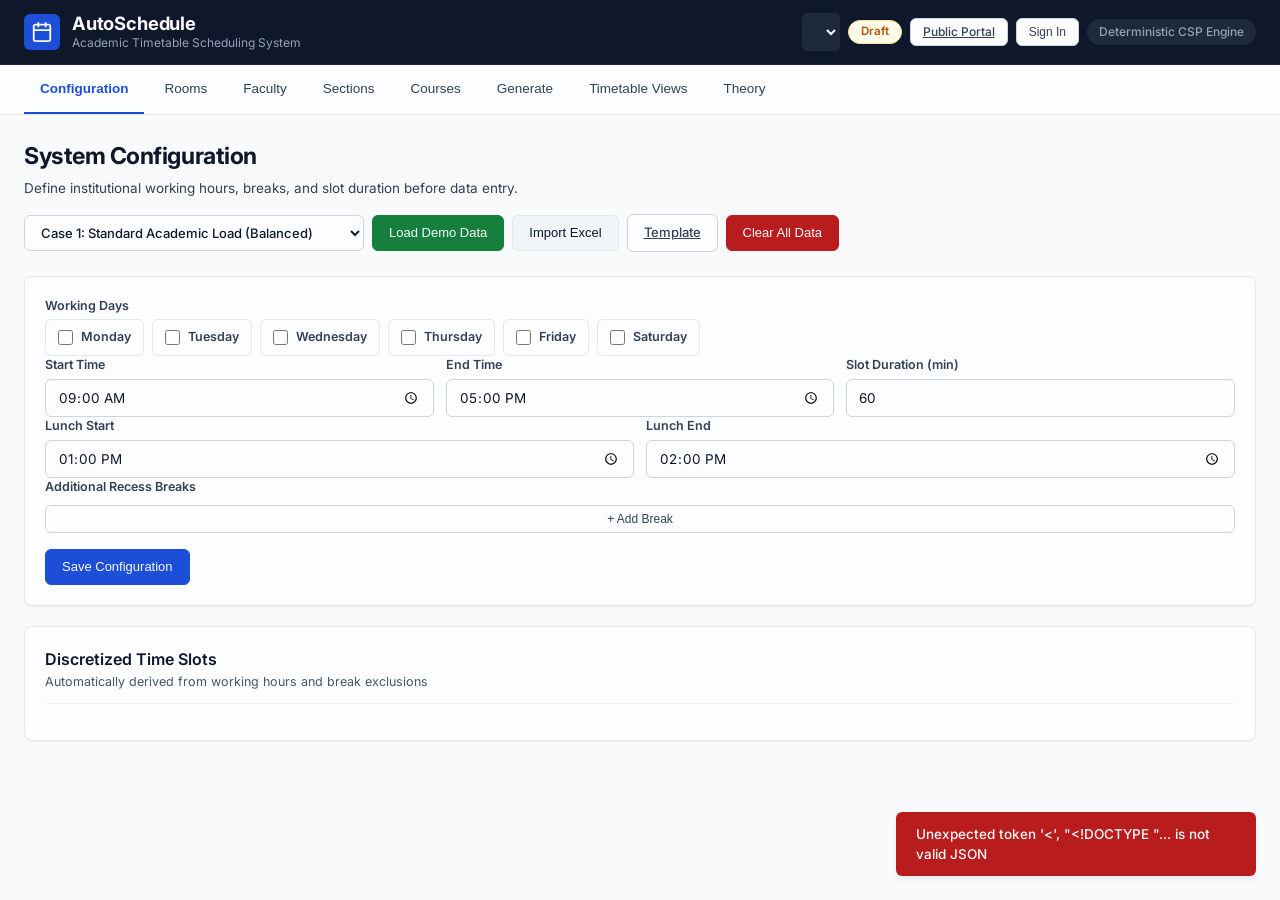
==== templates/index.html @ fb6706a2 "feat: implement faculty dashboard, change alert logging, utilization reports and pwa support - Facul" ====
<!DOCTYPE html>
<html lang="en" class="js">

<head>
    <meta charset="UTF-8">
    <meta name="viewport" content="width=device-width, initial-scale=1.0">
    <title>AutoSchedule: Academic Timetable System</title>
    <meta name="description" content="Constraint-based academic timetable scheduler powered by deterministic backtracking CSP.">
    <link rel="preconnect" href="https://fonts.googleapis.com">
    <link rel="preconnect" href="https://fonts.gstatic.com" crossorigin>
    <link href="https://fonts.googleapis.com/css2?family=Inter:wght@400;500;600;700&display=swap" rel="stylesheet">
    <link rel="stylesheet" href="/static/style.css">
    <link rel="manifest" href="/manifest.json">
    <style>
/* Hallmark · built: AutoSchedule · redesign: restyle · genre: modern-minimal · job: schedule academic courses and generate conflict-free timetables */
html, body { overflow-x: clip; width: 100%; }
:focus-visible { outline: 2px solid var(--color-brand-primary); outline-offset: 2px; }
.btn:active, .tab-btn:active, .view-btn:active { transform: translateY(1px); }
.btn:disabled, button:disabled { opacity: 0.6; cursor: not-allowed; }
    </style>
</head>

<body>

    <header class="app-header">
        <div class="header-inner">
            <div class="header-logo">
                <div class="logo-icon" aria-hidden="true">
                    <svg width="22" height="22" viewBox="0 0 24 24" fill="none" stroke="currentColor"
                        stroke-width="2" stroke-linecap="round" stroke-linejoin="round" aria-hidden="true">
                        <rect x="3" y="4" width="18" height="18" rx="2" ry="2"></rect>
                        <line x1="16" y1="2" x2="16" y2="6"></line>
                        <line x1="8" y1="2" x2="8" y2="6"></line>
                        <line x1="3" y1="10" x2="21" y2="10"></line>
                    </svg>
                </div>
                <div class="header-text">
                    <h1>AutoSchedule</h1>
                    <span class="header-subtitle">Academic Timetable Scheduling System</span>
                </div>
            </div>
            <div class="header-meta" style="display: flex; gap: 8px; align-items: center;">
                <select id="header-term-select" class="header-term-selector" aria-label="Select Active Academic Term"></select>
                <span id="header-lifecycle-chip" class="lifecycle-chip chip-draft">Draft</span>
                <a href="/portal" class="btn btn-outline btn-sm" style="white-space: nowrap;">Public Portal</a>
                <span id="header-user-badge" class="lifecycle-chip chip-draft" style="display: none;">Guest</span>
                <button type="button" id="btn-auth-action" class="btn btn-sm btn-outline" style="white-space: nowrap;">Sign In</button>
                <span class="system-status-chip">Deterministic CSP Engine</span>
            </div>
        </div>
    </header>

    <div class="nav-bar-wrapper">
        <div class="nav-inner">
            <nav class="tabs" aria-label="Main Navigation">
                <button class="tab-btn active" data-target="config">Configuration</button>
                <button class="tab-btn" data-target="rooms">Rooms</button>
                <button class="tab-btn" data-target="faculty">Faculty</button>
                <button class="tab-btn" data-target="sections">Sections</button>
                <button class="tab-btn" data-target="courses">Courses</button>
                <button class="tab-btn" data-target="generate">Generate</button>
                <button class="tab-btn" data-target="views">Timetable Views</button>
                <button class="tab-btn" data-target="theory">Theory</button>
            </nav>
        </div>
    </div>

    <main id="content">

        <!-- Configuration Tab -->
        <section id="config" class="tab-content active">
            <div class="page-header">
                <div class="page-header-text">
                    <h2>System Configuration</h2>
                    <p class="page-desc">Define institutional working hours, breaks, and slot duration before data entry.</p>
                </div>
                <div class="actions">
                    <select id="demo-scenario-select" class="select-scenario" aria-label="Select demo scenario">
                        <option value="standard">Case 1: Standard Academic Load (Balanced)</option>
                        <option value="bottleneck">Case 2: Resource Bottleneck (High Contention)</option>
                        <option value="infeasible">Case 3: Infeasible Conflict (Stress Test)</option>
                        <option value="single_section">Case 4: Single Section (Viva Walkthrough)</option>
                    </select>
                    <button id="btn-load-demo" class="btn btn-success">
                        Load Demo Data
                    </button>
                    <button id="btn-open-import" class="btn btn-secondary">
                        Import Excel
                    </button>
                    <a href="/api/import/template" class="btn btn-outline" download>
                        Template
                    </a>
                    <button id="btn-clear-data" class="btn btn-danger">
                        Clear All Data
                    </button>
                </div>
            </div>

            <div class="surface-card">
                <form id="form-config">
                    <div class="form-group">
                        <label>Working Days</label>
                        <div class="checkbox-group">
                            <label class="checkbox-pill"><input type="checkbox" name="working_days" value="Monday">
                                Monday</label>
                            <label class="checkbox-pill"><input type="checkbox" name="working_days" value="Tuesday">
                                Tuesday</label>
                            <label class="checkbox-pill"><input type="checkbox" name="working_days" value="Wednesday">
                                Wednesday</label>
                            <label class="checkbox-pill"><input type="checkbox" name="working_days" value="Thursday">
                                Thursday</label>
                            <label class="checkbox-pill"><input type="checkbox" name="working_days" value="Friday">
                                Friday</label>
                            <label class="checkbox-pill"><input type="checkbox" name="working_days" value="Saturday">
                                Saturday</label>
                        </div>
                    </div>

                    <div class="form-row">
                        <div class="form-group">
                            <label for="start_time">Start Time</label>
                            <input type="time" id="start_time" name="start_time" value="09:00" required>
                        </div>
                        <div class="form-group">
                            <label for="end_time">End Time</label>
                            <input type="time" id="end_time" name="end_time" value="17:00" required>
                        </div>
                        <div class="form-group">
                            <label for="slot_duration_minutes">Slot Duration (min)</label>
                            <input type="number" id="slot_duration_minutes" name="slot_duration_minutes" value="60"
                                required>
                        </div>
                    </div>

                    <div class="form-row">
                        <div class="form-group">
                            <label for="lunch_start">Lunch Start</label>
                            <input type="time" id="lunch_start" name="lunch_start" value="13:00" required>
                        </div>
                        <div class="form-group">
                            <label for="lunch_end">Lunch End</label>
                            <input type="time" id="lunch_end" name="lunch_end" value="14:00" required>
                        </div>
                    </div>

                    <div class="form-group">
                        <label>Additional Recess Breaks</label>
                        <div id="breaks-container"></div>
                        <button type="button" id="btn-add-break" class="btn btn-sm btn-outline">+ Add Break</button>
                    </div>

                    <div class="form-actions">
                        <button type="submit" class="btn btn-primary">Save Configuration</button>
                    </div>
                </form>
            </div>

            <div class="surface-card" id="time-slots-display">
                <div class="section-subhead">
                    <h3>Discretized Time Slots</h3>
                    <span class="subhead-caption">Automatically derived from working hours and break exclusions</span>
                </div>
                <ul id="time-slots-list" class="slot-list"></ul>
            </div>
        </section>

        <!-- Rooms Tab -->
        <section id="rooms" class="tab-content">
            <div class="page-header">
                <div class="page-header-text">
                    <h2>Rooms &amp; Physical Facilities</h2>
                    <p class="page-desc">Manage lecture classrooms and laboratory allocations with seating capacities.</p>
                </div>
            </div>

            <div class="workbench-layout">
                <div class="workbench-aside surface-card">
                    <h3 class="form-title">Add New Room</h3>
                    <form id="form-room" class="stack-form">
                        <div class="form-group">
                            <label for="room_id">Room ID</label>
                            <input type="text" id="room_id" placeholder="e.g. R101" required>
                        </div>
                        <div class="form-group">
                            <label for="room_name">Display Name</label>
                            <input type="text" id="room_name" placeholder="e.g. Lecture Hall 101" required>
                        </div>
                        <div class="form-group">
                            <label for="room_type">Room Classification</label>
                            <select id="room_type" required>
                                <option value="THEORY_ROOM">Theory Room</option>
                                <option value="LAB">Lab Facility</option>
                            </select>
                        </div>
                        <div class="form-row">
                            <div class="form-group">
                                <label for="room_capacity">Capacity</label>
                                <input type="number" id="room_capacity" placeholder="e.g. 70">
                            </div>
                            <div class="form-group">
                                <label for="room_category">Category</label>
                                <input type="text" id="room_category" placeholder="e.g. Dept Main">
                            </div>
                        </div>
                        <button type="submit" class="btn btn-primary btn-block">Add Room</button>
                    </form>
                </div>

                <div class="workbench-main surface-card">
                    <div class="section-subhead">
                        <h3>Room Directory</h3>
                    </div>
                    <div class="table-scroll">
                        <table id="table-rooms" class="data-table">
                            <thead>
                                <tr>
                                    <th>Room ID</th>
                                    <th>Name</th>
                                    <th>Classification</th>
                                    <th>Capacity</th>
                                    <th>Category</th>
                                    <th>Actions</th>
                                </tr>
                            </thead>
                            <tbody></tbody>
                        </table>
                    </div>
                </div>
            </div>
        </section>

        <!-- Faculty Tab -->
        <section id="faculty" class="tab-content">
            <div class="page-header">
                <div class="page-header-text">
                    <h2>Faculty Members</h2>
                    <p class="page-desc">Register instructors and teaching assistants for course assignments.</p>
                </div>
            </div>

            <div class="workbench-layout">
                <div class="workbench-aside surface-card">
                    <h3 class="form-title">Add New Faculty</h3>
                    <form id="form-faculty" class="stack-form">
                        <div class="form-group">
                            <label for="faculty_id">Faculty ID</label>
                            <input type="text" id="faculty_id" placeholder="e.g. F101" required>
                        </div>
                        <div class="form-group">
                            <label for="faculty_name">Full Name</label>
                            <input type="text" id="faculty_name" placeholder="e.g. Dr. Jane Smith" required>
                        </div>
                        <button type="submit" class="btn btn-primary btn-block">Add Faculty</button>
                    </form>
                </div>

                <div class="workbench-main surface-card">
                    <div class="section-subhead">
                        <h3>Faculty Directory</h3>
                    </div>
                    <div class="table-scroll">
                        <table id="table-faculty" class="data-table">
                            <thead>
                                <tr>
                                    <th>Faculty ID</th>
                                    <th>Full Name</th>
                                    <th>Actions</th>
                                </tr>
                            </thead>
                            <tbody></tbody>
                        </table>
                    </div>
                </div>
            </div>
        </section>

        <!-- Sections Tab -->
        <section id="sections" class="tab-content">
            <div class="page-header">
                <div class="page-header-text">
                    <h2>Academic Sections &amp; Lab Batches</h2>
                    <p class="page-desc">Organize student cohorts into semester divisions and laboratory practical batches.</p>
                </div>
            </div>

            <div class="workbench-layout">
                <div class="workbench-aside">
                    <div class="surface-card">
                        <h3 class="form-title">Add Section</h3>
                        <form id="form-section" class="stack-form">
                            <div class="form-group">
                                <label for="section_id">Section ID</label>
                                <input type="text" id="section_id" placeholder="e.g. CS_3A" required>
                            </div>
                            <div class="form-group">
                                <label for="section_name">Section Name</label>
                                <input type="text" id="section_name" placeholder="e.g. 3rd Sem Section A" required>
                            </div>
                            <div class="form-row">
                                <div class="form-group">
                                    <label for="section_semester">Semester</label>
                                    <input type="number" id="section_semester" placeholder="3" min="1" max="8" required>
                                </div>
                                <div class="form-group">
                                    <label for="section_division">Division</label>
                                    <input type="text" id="section_division" placeholder="A" required>
                                </div>
                            </div>
                            <div class="form-group">
                                <label for="section_strength">Total Strength</label>
                                <input type="number" id="section_strength" placeholder="e.g. 60">
                            </div>
                            <button type="submit" class="btn btn-primary btn-block">Add Section</button>
                        </form>
                    </div>

                    <div class="surface-card" style="margin-top: 16px;">
                        <h3 class="form-title">Add Lab Batch</h3>
                        <form id="form-batch" class="stack-form">
                            <div class="form-group">
                                <label for="batch_id">Batch ID</label>
                                <input type="text" id="batch_id" placeholder="e.g. CS_3A_B1" required>
                            </div>
                            <div class="form-group">
                                <label for="batch_name">Batch Name</label>
                                <input type="text" id="batch_name" placeholder="e.g. Batch B1" required>
                            </div>
                            <div class="form-group">
                                <label for="batch_section">Parent Section</label>
                                <select id="batch_section" required>
                                    <option value="">Select Section</option>
                                </select>
                            </div>
                            <div class="form-group">
                                <label for="batch_strength">Batch Strength</label>
                                <input type="number" id="batch_strength" placeholder="e.g. 30" required>
                            </div>
                            <button type="submit" class="btn btn-secondary btn-block">Add Batch</button>
                        </form>
                    </div>
                </div>

                <div class="workbench-main surface-card">
                    <div class="section-subhead">
                        <h3>Registered Sections &amp; Associated Batches</h3>
                    </div>
                    <div class="table-scroll">
                        <table id="table-sections" class="data-table">
                            <thead>
                                <tr>
                                    <th>Section ID</th>
                                    <th>Name</th>
                                    <th>Semester</th>
                                    <th>Division</th>
                                    <th>Strength</th>
                                    <th>Batches</th>
                                    <th>Actions</th>
                                </tr>
                            </thead>
                            <tbody></tbody>
                        </table>
                    </div>
                </div>
            </div>
        </section>

        <!-- Courses Tab -->
        <section id="courses" class="tab-content">
            <div class="page-header">
                <div class="page-header-text">
                    <h2>Course Curriculum &amp; Credit Allocations</h2>
                    <p class="page-desc">Define courses with Lecture-Tutorial-Practical (L-T-P) periods, faculty allocations, and venue requirements.</p>
                </div>
            </div>

            <div class="surface-card">
                <h3 class="form-title">Course Entry</h3>
                <form id="form-course" class="course-grid-form">
                    <div class="form-row">
                        <div class="form-group">
                            <label for="course_id">Course ID</label>
                            <input type="text" id="course_id" placeholder="e.g. CS301_3A" required>
                        </div>
                        <div class="form-group">
                            <label for="course_code">Course Code</label>
                            <input type="text" id="course_code" placeholder="e.g. CS301" required>
                        </div>
                        <div class="form-group flex-2">
                            <label for="course_name">Course Title</label>
                            <input type="text" id="course_name" placeholder="e.g. Operating Systems" required>
                        </div>
                        <div class="form-group">
                            <label for="course_section">Section</label>
                            <select id="course_section" required>
                                <option value="">Select Section</option>
                            </select>
                        </div>
                    </div>

                    <div class="form-row">
                        <div class="form-group">
                            <label>L-T-P Credits (Lectures, Tutorials, Practicals)</label>
                            <div class="ltp-inputs">
                                <div class="ltp-field">
                                    <span class="ltp-label">L</span>
                                    <input type="number" step="0.5" id="course_l" value="0" min="0" required>
                                </div>
                                <div class="ltp-field">
                                    <span class="ltp-label">T</span>
                                    <input type="number" step="0.5" id="course_t" value="0" min="0" required>
                                </div>
                                <div class="ltp-field">
                                    <span class="ltp-label">P</span>
                                    <input type="number" step="0.5" id="course_p" value="0" min="0" required>
                                </div>
                            </div>
                        </div>
                        <div class="form-group">
                            <label for="course_room_type">Required Room Type</label>
                            <select id="course_room_type" required>
                                <option value="THEORY_ROOM">Theory Room</option>
                                <option value="LAB">Lab Facility</option>
                            </select>
                        </div>
                        <div class="form-group">
                            <label for="course_required_room">Specific Room Lock (Optional)</label>
                            <select id="course_required_room">
                                <option value="">Any Suitable Room</option>
                            </select>
                        </div>
                    </div>

                    <div class="form-row faculty-pickers">
                        <div class="form-group">
                            <label for="course_faculty">Primary Instructors <span class="field-hint">(Hold Ctrl/Cmd to select multiple)</span></label>
                            <select id="course_faculty" multiple required class="multi-select-box"></select>
                        </div>
                        <div class="form-group">
                            <label for="course_assistant_faculty">Assistant Instructors <span class="field-hint">(Optional)</span></label>
                            <select id="course_assistant_faculty" multiple class="multi-select-box"></select>
                        </div>
                    </div>

                    <div class="form-group" id="lab-batches-group">
                        <select id="course_lab_batches" multiple class="multi-select-box" style="display: none;"
                            title="Hold Ctrl/Cmd to select multiple batches">
                        </select>
                    </div>

                    <div class="form-actions">
                        <button type="submit" class="btn btn-primary">Save Course</button>
                    </div>
                </form>
            </div>

            <div class="surface-card">
                <div class="section-subhead">
                    <h3>Course Ledger</h3>
                </div>
                <div class="table-scroll">
                    <table id="table-courses" class="data-table">
                        <thead>
                            <tr>
                                <th>Course ID</th>
                                <th>Code</th>
                                <th>Course Title</th>
                                <th>Section</th>
                                <th>L-T-P</th>
                                <th>Batches</th>
                                <th>Primary Faculty</th>
                                <th>Assistant Faculty</th>
                                <th>Room Type</th>
                                <th>Actions</th>
                            </tr>
                        </thead>
                        <tbody></tbody>
                    </table>
                </div>
            </div>
        </section>

        <!-- Generate Tab -->
        <section id="generate" class="tab-content">
            <div class="page-header">
                <div class="page-header-text">
                    <h2>Generate Timetable</h2>
                    <p class="page-desc">Execute deterministic Constraint Satisfaction Problem backtracking to produce a verified conflict-free schedule.</p>
                </div>
            </div>

            <div class="algo-metrics-bar surface-card">
                <div class="algo-stat-item">
                    <span class="algo-stat-value">6</span>
                    <span class="algo-stat-label">Hard Constraints</span>
                </div>
                <div class="algo-stat-item">
                    <span class="algo-stat-value">7</span>
                    <span class="algo-stat-label">Soft Metrics</span>
                </div>
                <div class="algo-stat-item">
                    <span class="algo-stat-value">MRV</span>
                    <span class="algo-stat-label">Variable Ordering</span>
                </div>
                <div class="algo-stat-item">
                    <span class="algo-stat-value">&lt;50ms</span>
                    <span class="algo-stat-label">Typical Runtime</span>
                </div>
            </div>

            <div class="surface-card constraints-overview-card">
                <div class="section-subhead">
                    <h3>Hard Constraint Enforcement Rules</h3>
                    <span class="subhead-caption">Every valid timetable guarantees zero violations across all 6 hard rules</span>
                </div>
                <div class="constraints-grid">
                    <div class="constraint-chip">Section Conflict Exclusion</div>
                    <div class="constraint-chip">Faculty Mutual Exclusion</div>
                    <div class="constraint-chip">Room Double-Booking Guard</div>
                    <div class="constraint-chip">Room Suitability Matching</div>
                    <div class="constraint-chip">Room Seating Capacity Check</div>
                    <div class="constraint-chip">Contiguous Multi-Period Lab Slots</div>
                </div>
            </div>

            <!-- Pre-Generate Summary Panel -->
            <div class="surface-card" id="pre-gen-summary" style="display:none; margin-bottom:16px;">
                <div class="section-subhead">
                    <h3>Pre-Execution Schedule Analysis</h3>
                    <span class="subhead-caption">Resource capacity audit prior to solver execution</span>
                </div>
                <div id="summary-grid" class="summary-tiles-grid"></div>
                <div id="summary-warnings" class="summary-warnings-box"></div>
                <div class="summary-actions">
                    <button id="btn-confirm-generate" class="btn btn-primary btn-lg" style="white-space: nowrap;">
                        Execute Solver
                    </button>
                    <button id="btn-cancel-generate" class="btn btn-outline">Cancel</button>
                </div>
            </div>

            <div class="generate-controls surface-card">
                <button id="btn-generate" class="btn btn-primary btn-lg">
                    Generate Timetable
                </button>
                <button id="btn-generate-multiple" class="btn btn-secondary btn-lg">
                    Generate 3 Alternatives
                </button>
                <button id="btn-validate" class="btn btn-secondary">
                    Validate Constraints
                </button>
            </div>

            <div id="generate-status" style="margin-top: 20px; display: none;">
                <div class="status-card" id="gen-status-card">
                    <h3 id="gen-status-text"></h3>
                    <div id="gen-score" style="display: none;"></div>
                    <div id="gen-diagnostics" style="display: none;" class="gen-diagnostics-box"></div>
                </div>
            </div>

            <div id="variants-comparison-panel" class="surface-card" style="display: none; margin-top: 20px;">
                <div class="section-subhead">
                    <div>
                        <h3>Candidate Schedule Comparison</h3>
                        <span class="subhead-caption">Multi-variant Pareto comparison across soft constraints and distribution metrics</span>
                    </div>
                </div>
                <div id="variants-grid" class="variants-comparison-grid"></div>
            </div>

            <div id="validation-report" style="display: none; margin-top: 20px;">
                <div class="surface-card">
                    <h3>Constraint Validation Report</h3>
                    <div id="val-content"></div>
                </div>
            </div>
        </section>

        <!-- Timetable Views Tab -->
        <section id="views" class="tab-content">
            <div class="page-header">
                <div class="page-header-text">
                    <h2>Timetable Schedules</h2>
                    <p class="page-desc">Inspect multi-dimensional schedules filtered by Master view, Section cohort, Instructor, or Facility room.</p>
                </div>
                <div class="actions">
                    <span id="views-lifecycle-badge" class="lifecycle-chip chip-draft" style="align-self: center;">Draft</span>
                    <button id="btn-version-history" class="btn btn-outline" style="display: none;">
                        Version History
                    </button>
                    <button id="btn-change-alerts" class="btn btn-outline" style="display: none;">
                        Change Log
                    </button>
                    <button id="btn-reports-analytics" class="btn btn-outline" style="display: none;">
                        Utilization Report
                    </button>
                    <button id="btn-publish-schedule" class="btn btn-success" style="display: none;">
                        Publish Schedule
                    </button>
                    <button id="btn-unpublish-schedule" class="btn btn-outline" style="display: none;">
                        Revert to Draft
                    </button>
                    <a href="/api/export/excel" id="btn-export-excel" class="btn btn-primary" style="display: none;" download>
                        Export Excel
                    </a>
                    <button id="btn-print" class="btn btn-outline" style="display: none;" onclick="window.print()">
                        Print Timetable
                    </button>
                </div>
            </div>

            <div class="timetable-filter-bar surface-card">
                <div class="view-tabs" role="tablist">
                    <button class="view-btn active" data-view="master">Master View</button>
                    <button class="view-btn" data-view="section">By Section</button>
                    <button class="view-btn" data-view="faculty">By Faculty</button>
                    <button class="view-btn" data-view="room">By Room</button>
                </div>

                <div id="view-controls" class="view-controls-wrap">
                    <select id="view-selector" class="view-dropdown" style="display: none;"></select>
                    <a id="btn-faculty-ics" class="btn btn-outline" style="display: none; font-size: 12px; padding: 6px 12px; text-decoration: none;" target="_blank">
                        Subscribe Calendar (.ics)
                    </a>
                </div>
            </div>

            <div id="view-content" class="timetable-viewport surface-card">
                <div class="empty-state">
                    <p>No timetable generated yet.<br>Navigate to the <strong>Generate</strong> tab to run the solver.</p>
                </div>
            </div>
        </section>

        <!-- Architecture & Course Theory Tab -->
        <section id="theory" class="tab-content">
            <div class="page-header">
                <div class="page-header-text">
                    <h2>System Architecture &amp; Theoretical Mapping</h2>
                    <p class="page-desc">Academic curriculum integration mapping timetabling logic to core computer science fundamentals.</p>
                </div>
            </div>

            <!-- 4 Core Subjects Grid -->
            <div class="theory-grid">
                
                <!-- OS Card -->
                <div class="surface-card theory-card card-os">
                    <div class="theory-card-header">
                        <h3>Operating Systems (OS)</h3>
                        <span class="theory-tag tag-os">Resource Management</span>
                    </div>
                    <ul class="theory-list">
                        <li><strong>Mutual Exclusion (Mutex):</strong> Physical rooms and faculty members represent non-shareable resources. No two concurrent sessions may lock the same room or faculty resource during identical quantum slices.</li>
                        <li><strong>Deadlock Avoidance:</strong> Minimum Remaining Values (MRV) forward checking enforces state safety invariants similar to the Banker’s Algorithm, preventing search execution deadlocks.</li>
                        <li><strong>Quantum Discretization:</strong> Operating hours are segmented into uniform time quanta with institutional lunch intervals acting as protected kernel break boundaries.</li>
                        <li><strong>Concurrency &amp; Multiprogramming:</strong> Practical lab batches execute concurrently across distinct partitioned laboratory rooms during the same operational time slice.</li>
                    </ul>
                    <div class="code-ref-footer">
                        Code Reference: constraints.py (lines 60-90)
                    </div>
                </div>

                <!-- DBMS Card -->
                <div class="surface-card theory-card card-dbms">
                    <div class="theory-card-header">
                        <h3>Database Systems (DBMS)</h3>
                        <span class="theory-tag tag-dbms">Relational Model &amp; ACID</span>
                    </div>
                    <ul class="theory-list">
                        <li><strong>3NF Normalization:</strong> Entities (Rooms, Faculty, Sections, Batches, Courses) adhere to Third Normal Form with unique keys and referential integrity.</li>
                        <li><strong>ACID Transaction Rollback:</strong> Assign / Unassign backtracking cycles behave as atomic transactions. Downstream constraint violations trigger clean rollback without partial state corruption.</li>
                        <li><strong>Relational Constraints:</strong> Domain constraints on room types, entity integrity on primary identifiers, and referential constraints across parent sections.</li>
                        <li><strong>Shadow Paging / WAL:</strong> database.py executes atomic filesystem replacement (os.replace) via temporary storage files to ensure persistence crash safety.</li>
                    </ul>
                    <div class="code-ref-footer">
                        Code Reference: models.py, database.py, scheduler.py (_assign/_unassign)
                    </div>
                </div>

                <!-- DAA Card -->
                <div class="surface-card theory-card card-daa">
                    <div class="theory-card-header">
                        <h3>Design &amp; Analysis of Algorithms (DAA)</h3>
                        <span class="theory-tag tag-daa">CSP &amp; Heuristic Search</span>
                    </div>
                    <ul class="theory-list">
                        <li><strong>CSP Formulation:</strong> Formal (X, D, C) tri-tuple formulation where variables X are academic sessions, domains D are slot-room assignments, and C are hard consistency constraints.</li>
                        <li><strong>State Space Tree Search:</strong> Depth-First recursive exploration of viable assignment branches with intelligent backtracking.</li>
                        <li><strong>MRV (Fail-First) Heuristic:</strong> Multi-period practical lab sessions and variables with the fewest remaining candidate rooms are evaluated first to minimize branching factors.</li>
                        <li><strong>Complexity Analysis:</strong> Theoretical worst-case exponential O(d^n) reduced to empirical sub-50ms execution via forward consistency pruning.</li>
                    </ul>
                    <div class="code-ref-footer">
                        Code Reference: scheduler.py (solve, _backtrack)
                    </div>
                </div>

                <!-- DMS Card -->
                <div class="surface-card theory-card card-dms">
                    <div class="theory-card-header">
                        <h3>Discrete Mathematical Structures (DMS)</h3>
                        <span class="theory-tag tag-dms">Graph &amp; Set Theory</span>
                    </div>
                    <ul class="theory-list">
                        <li><strong>Cartesian Products:</strong> Variable domains are derived from the Cartesian product: WorkingDays x TimeSlots x SuitableRooms.</li>
                        <li><strong>Bipartite Matching:</strong> Assigning session requirements to available room-time combinations under degree constraints.</li>
                        <li><strong>Graph Vertex Coloring:</strong> Sessions correspond to vertices, resource conflicts (shared instructor, room, or section) form edges, and time slots represent distinct colors. Solvable when chromatic number chi(G) &lt;= total slots.</li>
                        <li><strong>Predicate Logic:</strong> Institutional rules articulated as universal and existential propositions across all assignment tuples.</li>
                    </ul>
                    <div class="code-ref-footer">
                        Code Reference: constraints.py, time_slots.py
                    </div>
                </div>

            </div>

            <!-- Algorithm Justification Table -->
            <div class="surface-card" style="margin-bottom: 24px;">
                <div class="section-subhead">
                    <h3>Engine Comparison Matrix: CSP Backtracking vs. Alternatives</h3>
                    <span class="subhead-caption">Architectural evaluation of academic timetabling algorithmic engines</span>
                </div>
                <div class="table-scroll">
                    <table class="data-table">
                        <thead>
                            <tr>
                                <th>Approach</th>
                                <th>Mechanism</th>
                                <th>Core Strengths</th>
                                <th>Evaluation for Academic Scheduling</th>
                            </tr>
                        </thead>
                        <tbody>
                            <tr>
                                <td><strong>CSP + Backtracking (Selected)</strong></td>
                                <td>Deterministic depth-first search with MRV pruning and forward checking</td>
                                <td>Guarantees 100% hard constraint satisfaction; mathematically proves infeasibility; fully explainable</td>
                                <td>Selected engine. Pure native Python with zero commercial binary dependencies.</td>
                            </tr>
                            <tr>
                                <td><strong>Genetic Algorithms (GA)</strong></td>
                                <td>Stochastic population crossover and mutation evaluated against fitness metrics</td>
                                <td>Effective for multi-objective optimization across soft preferences</td>
                                <td>Hard constraints modeled as soft penalties; frequently yields 1-2 critical conflicts; non-deterministic.</td>
                            </tr>
                            <tr>
                                <td><strong>Integer Linear Programming (ILP)</strong></td>
                                <td>Simplex / Branch-and-bound optimization solver (Gurobi, CPLEX)</td>
                                <td>Provably optimal for strictly linear mathematical formulations</td>
                                <td>Requires external proprietary C solvers; complex formulation for contiguous multi-hour practicals.</td>
                            </tr>
                            <tr>
                                <td><strong>CPU Scheduling (RR, SJF, FCFS)</strong></td>
                                <td>Priority / Queue-based single-resource dispatcher</td>
                                <td>Efficient for 1-dimensional CPU core dispatching</td>
                                <td>Inapplicable problem space: CPU scheduling is 1D time dispatching, whereas timetabling is 3D multi-resource locking.</td>
                            </tr>
                        </tbody>
                    </table>
                </div>
            </div>

            <!-- Code Navigation Cheatsheet -->
            <div class="surface-card">
                <div class="section-subhead">
                    <h3>Code Navigation Matrix</h3>
                    <span class="subhead-caption">Implementation guide for architectural review</span>
                </div>
                <div class="table-scroll">
                    <table class="data-table">
                        <thead>
                            <tr>
                                <th>Architecture Component</th>
                                <th>Source File</th>
                                <th>Key Functions &amp; Logic</th>
                            </tr>
                        </thead>
                        <tbody>
                            <tr>
                                <td><strong>CSP Backtracking Engine</strong></td>
                                <td>scheduler.py</td>
                                <td>solve(), _backtrack(), MRV ordering, forward checking loop</td>
                            </tr>
                            <tr>
                                <td><strong>Hard Constraint Rules</strong></td>
                                <td>constraints.py</td>
                                <td>check_section_conflict, check_faculty_conflict, check_room_conflict, check_consecutive_slots</td>
                            </tr>
                            <tr>
                                <td><strong>Soft Constraint Quality Metrics</strong></td>
                                <td>soft_constraints.py</td>
                                <td>compute_total_soft_score (7 quality metrics scored out of 100)</td>
                            </tr>
                            <tr>
                                <td><strong>Data Models &amp; Normalization</strong></td>
                                <td>models.py</td>
                                <td>Room, Faculty, Section, Batch, Course, ScheduleSession, Assignment</td>
                            </tr>
                            <tr>
                                <td><strong>Atomic Storage &amp; Persistence</strong></td>
                                <td>database.py</td>
                                <td>Transactional shadow-file writing with thread locks</td>
                            </tr>
                            <tr>
                                <td><strong>Dynamic Time Quanta</strong></td>
                                <td>time_slots.py</td>
                                <td>Sliding time windows, lunch exclusions, break intervals</td>
                            </tr>
                        </tbody>
                    </table>
                </div>
            </div>
        </section>

    </main>

    <div id="notification" class="notification hidden" role="status" aria-live="polite"></div>

    <!-- Excel Ingestion Modal -->
    <div id="modal-import" class="modal-backdrop" style="display: none;">
        <div class="modal-card surface-card">
            <div class="modal-header">
                <h3>Bulk Ingest Institutional Assets</h3>
                <button type="button" id="btn-close-import" class="modal-close-btn" aria-label="Close modal">&times;</button>
            </div>
            <div class="modal-body">
                <p class="modal-desc">
                    Upload an Excel workbook (.xlsx) containing sheets for Rooms, Faculty, Sections, Batches, and Courses.
                </p>
                <div class="import-template-prompt">
                    <span>Need the standard schema format?</span>
                    <a href="/api/import/template" class="link-download-template" download>Download Starter Template (.xlsx)</a>
                </div>
                <form id="form-import-excel">
                    <div class="form-group">
                        <label for="excel-file-input">Select Workbook (.xlsx)</label>
                        <input type="file" id="excel-file-input" accept=".xlsx,.xlsm" required>
                    </div>
                    <div class="form-group" style="margin-top: 12px;">
                        <label>Ingestion Mode</label>
                        <div class="checkbox-group" style="margin-top: 4px;">
                            <label class="checkbox-pill">
                                <input type="radio" name="import_mode" value="replace" checked>
                                Replace Existing Data
                            </label>
                            <label class="checkbox-pill">
                                <input type="radio" name="import_mode" value="append">
                                Append New Entries
                            </label>
                        </div>
                    </div>
                    <div id="import-feedback" style="display: none; margin-top: 16px;"></div>
                    <div class="form-actions" style="margin-top: 20px; justify-content: flex-end;">
                        <button type="button" id="btn-cancel-import" class="btn btn-outline">Cancel</button>
                        <button type="submit" id="btn-submit-import" class="btn btn-primary">Upload &amp; Validate</button>
                    </div>
                </form>
            </div>
        </div>
    </div>

    <!-- Interactive Session Move Modal -->
    <div id="modal-move-session" class="modal-backdrop" style="display: none;">
        <div class="modal-card surface-card">
            <div class="modal-header">
                <h3>Adjust Session Placement</h3>
                <button type="button" id="btn-close-move" class="modal-close-btn" aria-label="Close modal">&times;</button>
            </div>
            <div class="modal-body">
                <div class="session-info-callout" id="move-session-callout">
                    <div id="move-modal-course-title" style="font-weight: 700; font-size: 14px;"></div>
                    <div id="move-modal-course-meta" style="font-size: 12px; color: var(--color-text-secondary); margin-top: 2px;"></div>
                    <div id="move-modal-current-pos" style="font-size: 12px; margin-top: 6px; padding: 6px 10px; background: var(--color-surface-subtle); border-radius: var(--radius-sm); border: 1px solid var(--color-border);"></div>
                </div>

                <form id="form-move-session" style="margin-top: 16px;">
                    <input type="hidden" id="move-session-id">
                    
                    <div class="form-row">
                        <div class="form-group flex-1">
                            <label for="move-target-day">Target Day</label>
                            <select id="move-target-day" required></select>
                        </div>
                        <div class="form-group flex-1">
                            <label for="move-target-slot">Target Start Period</label>
                            <select id="move-target-slot" required></select>
                        </div>
                    </div>

                    <div class="form-group" style="margin-top: 12px;">
                        <label for="move-target-room">Target Facility Room</label>
                        <select id="move-target-room" required></select>
                    </div>

                    <div id="move-feedback" style="display: none; margin-top: 16px;"></div>

                    <div class="form-actions" style="margin-top: 20px; justify-content: space-between;">
                        <button type="button" id="btn-check-move" class="btn btn-secondary">Check Feasibility</button>
                        <div style="display: flex; gap: var(--space-2);">
                            <button type="button" id="btn-cancel-move" class="btn btn-outline">Cancel</button>
                            <button type="submit" id="btn-apply-move" class="btn btn-primary">Apply Move</button>
                        </div>
                    </div>
                </form>
            </div>
        </div>
    </div>

    <!-- Authentication & Role Sign-In Modal -->
    <div id="modal-auth" class="modal-backdrop" style="display: none;">
        <div class="modal-card surface-card">
            <div class="modal-header">
                <h3>Institutional Role Authentication</h3>
                <button type="button" id="btn-close-auth" class="modal-close-btn" aria-label="Close modal">&times;</button>
            </div>
            <div class="modal-body">
                <p class="modal-desc">
                    Authenticate to access coordinator scheduling tools and administration settings.
                </p>

                <div style="margin-bottom: 16px; padding: 10px; background: var(--color-surface-subtle); border-radius: var(--radius-md); border: 1px solid var(--color-border);">
                    <span style="font-size: 11.5px; font-weight: 600; color: var(--color-text-secondary); display: block; margin-bottom: 8px;">
                        Quick Demo Accounts:
                    </span>
                    <div style="display: flex; gap: 8px; flex-wrap: wrap;">
                        <button type="button" class="btn btn-sm btn-outline btn-quick-login" data-username="admin" data-password="admin123">Admin</button>
                        <button type="button" class="btn btn-sm btn-outline btn-quick-login" data-username="coordinator" data-password="coord123">Coordinator</button>
                        <button type="button" class="btn btn-sm btn-outline btn-quick-login" data-username="faculty" data-password="faculty123">Faculty</button>
                        <button type="button" class="btn btn-sm btn-outline btn-quick-login" data-username="student" data-password="student123">Student</button>
                    </div>
                </div>

                <form id="form-auth-login" onsubmit="return false;">
                    <div class="form-group">
                        <label for="auth-username">Username</label>
                        <input type="text" id="auth-username" required autocomplete="username">
                    </div>
                    <div class="form-group" style="margin-top: 12px;">
                        <label for="auth-password">Password</label>
                        <input type="password" id="auth-password" required autocomplete="current-password">
                    </div>

                    <div id="auth-feedback" style="display: none; margin-top: 14px;"></div>

                    <div class="form-actions" style="margin-top: 18px; justify-content: flex-end;">
                        <button type="button" id="btn-cancel-auth" class="btn btn-outline">Cancel</button>
                        <button type="submit" id="btn-submit-auth" class="btn btn-primary">Sign In</button>
                    </div>
                </form>
            </div>
        </div>
    </div>

    <!-- Version History Modal -->
    <div id="modal-version-history" class="modal-backdrop" style="display: none;">
        <div class="modal-card surface-card" style="max-width: 740px; width: 90%;">
            <div class="modal-header">
                <h3>Schedule Version History &amp; Snapshots</h3>
                <button type="button" id="btn-close-version-history" class="modal-close-btn" aria-label="Close modal">&times;</button>
            </div>
            <div class="modal-body">
                <p class="modal-desc">
                    View previous schedule snapshots, audit soft quality scores, or restore an earlier version.
                </p>

                <!-- Create snapshot sub-form -->
                <div style="background: var(--color-surface-subtle); padding: 12px; border-radius: var(--radius-sm); border: 1px solid var(--color-border); margin-bottom: 16px;">
                    <div style="font-weight: 600; font-size: 13px; margin-bottom: 8px;">Create New Schedule Snapshot</div>
                    <div style="display: flex; gap: 8px; flex-wrap: wrap;">
                        <input type="text" id="snapshot-tag-input" placeholder="Version tag (e.g. v1.1-adjusted)" style="flex: 1; min-width: 180px; padding: 6px 10px; border: 1px solid var(--color-border); border-radius: var(--radius-sm); font-size: 13px;">
                        <input type="text" id="snapshot-note-input" placeholder="Snapshot note..." style="flex: 2; min-width: 200px; padding: 6px 10px; border: 1px solid var(--color-border); border-radius: var(--radius-sm); font-size: 13px;">
                        <button type="button" id="btn-save-snapshot" class="btn btn-primary" style="padding: 6px 14px; font-size: 13px;">Save Snapshot</button>
                    </div>
                </div>

                <div id="version-history-feedback" style="display: none; margin-bottom: 12px;"></div>

                <!-- Versions list table -->
                <div class="table-responsive" style="max-height: 320px; overflow-y: auto;">
                    <table class="data-table" id="table-version-history" style="width: 100%; font-size: 13px;">
                        <thead>
                            <tr>
                                <th>Version Tag</th>
                                <th>Saved Date</th>
                                <th>Note</th>
                                <th>Score</th>
                                <th>Sessions</th>
                                <th style="text-align: right;">Action</th>
                            </tr>
                        </thead>
                        <tbody id="version-history-tbody">
                            <tr><td colspan="6" style="text-align: center; color: var(--color-text-secondary); padding: 16px;">Loading versions...</td></tr>
                        </tbody>
                    </table>
                </div>
            </div>
            <div class="modal-footer" style="display: flex; justify-content: flex-end; padding-top: 14px; border-top: 1px solid var(--color-border); margin-top: 16px;">
                <button type="button" id="btn-dismiss-version-history" class="btn btn-outline">Close</button>
            </div>
        </div>
    </div>

    <!-- Change Alerts Log Modal -->
    <div id="modal-change-alerts" class="modal-backdrop" style="display: none;">
        <div class="modal-card surface-card" style="max-width: 680px; width: 90%;">
            <div class="modal-header">
                <h3>Timetable Change Alert Log</h3>
                <button type="button" id="btn-close-change-alerts" class="modal-close-btn" aria-label="Close modal">&times;</button>
            </div>
            <div class="modal-body">
                <p class="modal-desc">Chronological log of recent session relocations, atomic swaps, and schedule rollbacks.</p>
                <div class="table-responsive" style="max-height: 320px; overflow-y: auto;">
                    <table class="data-table" style="width: 100%; font-size: 13px;">
                        <thead>
                            <tr>
                                <th>Event</th>
                                <th>Timestamp (UTC)</th>
                                <th>Session</th>
                                <th>Details</th>
                            </tr>
                        </thead>
                        <tbody id="change-alerts-tbody">
                            <tr><td colspan="4" style="text-align: center; color: var(--color-text-secondary); padding: 16px;">Loading alerts...</td></tr>
                        </tbody>
                    </table>
                </div>
            </div>
            <div class="modal-footer" style="display: flex; justify-content: space-between; padding-top: 14px; border-top: 1px solid var(--color-border); margin-top: 16px;">
                <button type="button" id="btn-clear-change-alerts" class="btn btn-outline btn-sm">Clear Log</button>
                <button type="button" id="btn-dismiss-change-alerts" class="btn btn-outline">Close</button>
            </div>
        </div>
    </div>

    <!-- Institutional Utilization & Analytics Modal -->
    <div id="modal-reports" class="modal-backdrop" style="display: none;">
        <div class="modal-card surface-card" style="max-width: 800px; width: 92%;">
            <div class="modal-header">
                <h3>Institutional Utilization &amp; Workload Analytics</h3>
                <button type="button" id="btn-close-reports" class="modal-close-btn" aria-label="Close modal">&times;</button>
            </div>
            <div class="modal-body">
                <div class="report-tabs" style="display: flex; gap: 8px; margin-bottom: 16px; border-bottom: 1px solid var(--color-border); padding-bottom: 8px;">
                    <button type="button" class="btn btn-sm btn-outline report-tab-btn active" data-report="rooms">Room Utilization</button>
                    <button type="button" class="btn btn-sm btn-outline report-tab-btn" data-report="faculty">Faculty Workload</button>
                    <button type="button" class="btn btn-sm btn-outline report-tab-btn" data-report="sections">Cohort Density</button>
                </div>
                <div id="report-content-panel" class="table-responsive" style="max-height: 360px; overflow-y: auto;">
                    <div style="text-align: center; padding: 20px; color: var(--color-text-secondary);">Loading analytics...</div>
                </div>
            </div>
            <div class="modal-footer" style="display: flex; justify-content: flex-end; padding-top: 14px; border-top: 1px solid var(--color-border); margin-top: 16px;">
                <button type="button" id="btn-dismiss-reports" class="btn btn-outline">Close</button>
            </div>
        </div>
    </div>

    <script src="/static/app.js"></script>

    <script>
        // Pre-Generate Summary Controller
        (function () {
            const btnGen = document.getElementById('btn-generate');
            const btnConf = document.getElementById('btn-confirm-generate');
            const btnCancel = document.getElementById('btn-cancel-generate');
            const panel = document.getElementById('pre-gen-summary');
            const grid = document.getElementById('summary-grid');
            const warnings = document.getElementById('summary-warnings');
            const controls = document.querySelector('.generate-controls');

            let _skipSummary = false;

            function statTile(label, value, variant) {
                return '<div class="stat-tile ' + (variant || 'tile-default') + '">' +
                        '<div class="stat-tile-value">' + value + '</div>' +
                        '<div class="stat-tile-label">' + label + '</div>' +
                    '</div>';
            }

            if (btnGen) {
                btnGen.addEventListener('click', async (e) => {
                    if (_skipSummary) { _skipSummary = false; return; }

                    e.stopImmediatePropagation();
                    try {
                        const res = await fetch('/api/summary');
                        const data = await res.json();

                        if (!data.config_set) {
                            alert('Please save a configuration first in the Configuration tab.');
                            return;
                        }
                        if (data.courses === 0) {
                            alert('No courses defined. Please add courses before generating.');
                            return;
                        }

                        grid.innerHTML = [
                            statTile('Sections', data.sections, 'tile-primary'),
                            statTile('Batches', data.batches, 'tile-primary'),
                            statTile('Faculty', data.faculty, 'tile-primary'),
                            statTile('Theory Rooms', data.theory_rooms, 'tile-success'),
                            statTile('Lab Rooms', data.lab_rooms, 'tile-success'),
                            statTile('Courses', data.courses, 'tile-accent'),
                            statTile('Theory Sessions / week', data.theory_sessions_per_week, 'tile-warning'),
                            statTile('Lab Sessions / week', data.lab_sessions_per_week, 'tile-warning'),
                            statTile('Total Hours / week', data.total_weekly_session_hours, 'tile-danger'),
                            statTile('Available Slots / week', data.available_slots_per_week, 'tile-muted'),
                        ].join('');

                        let w = '';
                        if (data.total_weekly_session_hours > data.available_slots_per_week * 0.9) {
                            w += '<p class="summary-warning-item warning-danger">Warning: Total weekly session hours approach or exceed total available slots. Solver execution may fail.</p>';
                        }
                        if (data.lab_rooms === 0 && data.lab_sessions_per_week > 0) {
                            w += '<p class="summary-warning-item warning-caution">Warning: Lab sessions exist but no Lab facilities are configured.</p>';
                        }
                        warnings.innerHTML = w;

                        panel.style.display = 'block';
                        if (controls) controls.style.display = 'none';
                    } catch (err) {
                        alert('Could not load summary: ' + err.message);
                    }
                }, true);
            }

            if (btnCancel) {
                btnCancel.addEventListener('click', () => {
                    panel.style.display = 'none';
                    if (controls) controls.style.display = '';
                });
            }

            if (btnConf) {
                btnConf.addEventListener('click', () => {
                    panel.style.display = 'none';
                    if (controls) controls.style.display = '';
                    _skipSummary = true;
                    document.getElementById('btn-generate').dispatchEvent(new MouseEvent('click', { bubbles: true }));
                });
            }
        })();
    </script>

</body>

</html>
---- static/style.css ----
/* Hallmark · built: AutoSchedule · redesign: restyle · genre: modern-minimal · job: schedule academic courses and generate conflict-free timetables */
/* Hallmark · pre-emit critique: P5 H5 E5 S5 R5 V4 · strongest: institutional clarity and tabular density; eliminated card-itis and generic gradients */

:root {
    --color-brand-primary: #1d4ed8;
    --color-brand-primary-hover: #1e40af;
    --color-brand-primary-subtle: #eff6ff;
    --color-brand-primary-border: #bfdbfe;
    
    --color-header-bg: #0f172a;
    --color-header-border: #1e293b;
    --color-header-text: #f8fafc;
    --color-header-muted: #94a3b8;
    
    --color-surface: #fcfdfe;
    --color-surface-pure: #fcfdfe;
    --color-surface-subtle: #f8fafc;
    --color-surface-muted: #f1f5f9;
    --color-border: #e2e8f0;
    --color-border-subtle: #edf2f7;
    --color-border-strong: #cbd5e1;
    
    --color-text: #0f172a;
    --color-text-secondary: #334155;
    --color-text-muted: #475569;
    
    --color-success: #15803d;
    --color-success-hover: #166534;
    --color-success-bg: #f0fdf4;
    --color-success-border: #86efac;
    
    --color-danger: #b91c1c;
    --color-danger-hover: #991b1b;
    --color-danger-bg: #fef2f2;
    --color-danger-border: #fca5a5;
    
    --color-warning: #b45309;
    --color-warning-bg: #fffbeb;
    --color-warning-border: #fde68a;
    
    --color-theory-bg: #eff6ff;
    --color-theory-border: #bfdbfe;
    --color-theory-text: #1d4ed8;
    
    --color-lab-bg: #f0fdf4;
    --color-lab-border: #bbf7d0;
    --color-lab-text: #15803d;
    
    --color-break-bg: #fff7ed;
    --color-break-border: #fed7aa;
    --color-break-text: #c2410c;
    
    --color-empty-bg: #f8fafc;
    --color-empty-text: #64748b;
    --color-batch-bg: rgba(15, 23, 42, 0.08);
    --color-modal-backdrop: rgba(15, 23, 42, 0.6);
    
    --color-os: #0369a1;
    --color-os-bg: #f0f9ff;
    --color-os-border: #7dd3fc;
    
    --color-dbms: #15803d;
    --color-dbms-bg: #f0fdf4;
    --color-dbms-border: #86efac;
    
    --color-daa: #b45309;
    --color-daa-bg: #fffbeb;
    --color-daa-border: #fde68a;
    
    --color-dms: #6d28d9;
    --color-dms-bg: #f5f3ff;
    --color-dms-border: #c4b5fd;
    
    --font-sans: 'Inter', -apple-system, BlinkMacSystemFont, "Segoe UI", Roboto, sans-serif;
    
    --space-1: 4px;
    --space-2: 8px;
    --space-3: 12px;
    --space-4: 16px;
    --space-5: 20px;
    --space-6: 24px;
    --space-8: 32px;
    --space-10: 40px;
    
    --radius-sm: 4px;
    --radius-md: 6px;
    --radius-lg: 8px;
    --radius-full: 9999px;
    
    --shadow-sm: 0 1px 2px 0 rgba(0, 0, 0, 0.05);
    --shadow-md: 0 4px 6px -1px rgba(0, 0, 0, 0.07), 0 2px 4px -2px rgba(0, 0, 0, 0.05);
    --focus-ring: 0 0 0 3px rgba(29, 78, 216, 0.3);
    
    --banner-height: 64px;
    --nav-height: 53px;
    --sticky-table-offset: calc(var(--banner-height) + var(--nav-height));
}

/* ── Reset and Root ── */
*, *::before, *::after {
    box-sizing: border-box;
}

html, body {
    overflow-x: clip;
    width: 100%;
    margin: 0;
    padding: 0;
}

body {
    font-family: var(--font-sans);
    background-color: var(--color-surface-subtle);
    color: var(--color-text);
    min-height: 100vh;
    font-size: 14px;
    line-height: 1.5;
    display: flex;
    flex-direction: column;
}

/* Focus Visibility (Hallmark Floor Rule 6) */
:focus-visible {
    outline: 2px solid var(--color-brand-primary);
    outline-offset: 2px;
}

/* Button & Interactive States (Gate 26b) */
button:active,
.btn:active,
.tab-btn:active,
.view-btn:active {
    transform: translateY(1px);
}

button:disabled,
.btn:disabled,
input:disabled,
select:disabled {
    opacity: 0.6;
    cursor: not-allowed;
}

/* Reduced Motion Fallback (Hallmark Floor Rule 7) */
@media (prefers-reduced-motion: reduce) {
    *, *::before, *::after {
        animation-duration: 0.01ms !important;
        animation-iteration-count: 1 !important;
        transition-duration: 0.01ms !important;
        scroll-behavior: auto !important;
    }
}

/* ── App Header ── */
.app-header {
    background-color: var(--color-header-bg);
    color: var(--color-header-text);
    border-bottom: 1px solid var(--color-header-border);
    position: sticky;
    top: 0;
    z-index: 100;
}

.header-inner {
    max-width: 1280px;
    margin: 0 auto;
    padding: 0 var(--space-6);
    height: var(--banner-height);
    display: flex;
    align-items: center;
    justify-content: space-between;
}

.header-logo {
    display: flex;
    align-items: center;
    gap: var(--space-3);
}

.logo-icon {
    width: 36px;
    height: 36px;
    background-color: var(--color-brand-primary);
    color: var(--color-header-text);
    border-radius: var(--radius-md);
    display: flex;
    align-items: center;
    justify-content: center;
    flex-shrink: 0;
}

.header-text h1 {
    margin: 0;
    font-size: 1.15rem;
    font-weight: 700;
    letter-spacing: -0.01em;
    color: var(--color-header-text);
    line-height: 1.2;
    text-wrap: balance;
}

.header-subtitle {
    display: block;
    font-size: 12px;
    color: var(--color-header-muted);
}

.system-status-chip {
    font-size: 12px;
    font-weight: 500;
    background-color: var(--color-header-border);
    color: var(--color-header-muted);
    padding: var(--space-1) var(--space-3);
    border-radius: var(--radius-full);
}

/* ── Navigation Bar ── */
.nav-bar-wrapper {
    background-color: var(--color-surface);
    border-bottom: 1px solid var(--color-border);
    position: sticky;
    top: var(--banner-height);
    z-index: 90;
}

.nav-inner {
    max-width: 1280px;
    margin: 0 auto;
    padding: 0 var(--space-6);
}

nav.tabs {
    display: flex;
    gap: var(--space-1);
    overflow-x: auto;
    scrollbar-width: none;
    -webkit-overflow-scrolling: touch;
}

nav.tabs::-webkit-scrollbar {
    display: none;
}

.tab-btn {
    background: transparent;
    border: none;
    border-bottom: 2px solid transparent;
    padding: var(--space-4) var(--space-4);
    font-size: 13.5px;
    font-weight: 500;
    color: var(--color-text-secondary);
    cursor: pointer;
    white-space: nowrap;
    transition: color 0.15s ease, border-color 0.15s ease, background-color 0.15s ease;
}

.tab-btn:hover {
    color: var(--color-brand-primary);
    background-color: var(--color-surface-subtle);
}

.tab-btn.active {
    color: var(--color-brand-primary);
    border-bottom-color: var(--color-brand-primary);
    font-weight: 600;
}

/* ── Main Layout Container ── */
main#content {
    flex: 1;
    max-width: 1280px;
    width: 100%;
    margin: 0 auto;
    padding: var(--space-6);
}

.tab-content {
    display: none;
}

.tab-content.active {
    display: block;
}

/* ── Page Headers ── */
.page-header {
    display: flex;
    align-items: flex-start;
    justify-content: space-between;
    gap: var(--space-4);
    margin-bottom: var(--space-6);
    flex-wrap: wrap;
}

.page-header-text h2 {
    margin: 0 0 var(--space-1) 0;
    font-size: 1.45rem;
    font-weight: 700;
    letter-spacing: -0.02em;
    color: var(--color-text);
    text-wrap: balance;
}

.page-desc {
    margin: 0;
    font-size: 13.5px;
    color: var(--color-text-secondary);
}

.actions {
    display: flex;
    align-items: center;
    gap: var(--space-2);
    flex-wrap: wrap;
}

.select-scenario {
    padding: var(--space-2) var(--space-3);
    border-radius: var(--radius-md);
    border: 1px solid var(--color-border-strong);
    background-color: var(--color-surface);
    color: var(--color-text);
    font-size: 13px;
    font-weight: 500;
    cursor: pointer;
    min-height: 36px;
}

/* ── Surface Cards (Single Layer Containment) ── */
.surface-card {
    background-color: var(--color-surface);
    border: 1px solid var(--color-border);
    border-radius: var(--radius-lg);
    padding: var(--space-5);
    margin-bottom: var(--space-5);
    box-shadow: var(--shadow-sm);
}

.section-subhead {
    margin-bottom: var(--space-4);
    border-bottom: 1px solid var(--color-border-subtle);
    padding-bottom: var(--space-3);
}

.section-subhead h3 {
    margin: 0;
    font-size: 1rem;
    font-weight: 600;
    color: var(--color-text);
}

.subhead-caption {
    display: block;
    font-size: 12.5px;
    color: var(--color-text-muted);
    margin-top: 2px;
}

.form-title {
    margin: 0 0 var(--space-4) 0;
    font-size: 0.95rem;
    font-weight: 600;
    color: var(--color-text);
    border-bottom: 1px solid var(--color-border-subtle);
    padding-bottom: var(--space-3);
}

/* ── Buttons ── */
.btn {
    display: inline-flex;
    align-items: center;
    justify-content: center;
    gap: var(--space-2);
    padding: var(--space-2) var(--space-4);
    font-size: 13px;
    font-weight: 500;
    border-radius: var(--radius-md);
    border: 1px solid transparent;
    cursor: pointer;
    white-space: nowrap;
    min-height: 36px;
    transition: background-color 0.15s ease, border-color 0.15s ease, color 0.15s ease, transform 0.15s ease;
}

.btn-primary {
    background-color: var(--color-brand-primary);
    color: var(--color-header-text);
    border-color: var(--color-brand-primary);
}

.btn-primary:hover {
    background-color: var(--color-brand-primary-hover);
    border-color: var(--color-brand-primary-hover);
}

.btn-secondary {
    background-color: var(--color-surface-muted);
    color: var(--color-text);
    border-color: var(--color-border);
}

.btn-secondary:hover {
    background-color: var(--color-border);
}

.btn-success {
    background-color: var(--color-success);
    color: var(--color-header-text);
    border-color: var(--color-success);
}

.btn-success:hover {
    background-color: var(--color-success-hover);
}

.btn-danger {
    background-color: var(--color-danger);
    color: var(--color-header-text);
    border-color: var(--color-danger);
}

.btn-danger:hover {
    background-color: var(--color-danger-hover);
}

.btn-outline {
    background-color: var(--color-surface);
    color: var(--color-text-secondary);
    border-color: var(--color-border-strong);
}

.btn-outline:hover {
    background-color: var(--color-surface-subtle);
    color: var(--color-text);
}

.btn-sm {
    padding: var(--space-1) var(--space-3);
    font-size: 12px;
    min-height: 28px;
}

.btn-lg {
    padding: var(--space-3) var(--space-6);
    font-size: 14px;
    font-weight: 600;
    min-height: 42px;
}

.btn-block {
    width: 100%;
}

/* ── Workbench Layouts (Rooms, Faculty, Sections) ── */
.workbench-layout {
    display: grid;
    grid-template-columns: minmax(300px, 360px) 1fr;
    gap: var(--space-5);
    align-items: start;
}

.workbench-aside {
    display: flex;
    flex-direction: column;
}

.workbench-main {
    min-width: 0;
}

/* ── Form Controls & Layouts ── */
.stack-form {
    display: flex;
    flex-direction: column;
    gap: var(--space-3);
}

.form-group {
    display: flex;
    flex-direction: column;
    gap: var(--space-1);
}

.form-group label {
    font-size: 12.5px;
    font-weight: 600;
    color: var(--color-text-secondary);
    margin: 0;
}

.field-hint {
    font-weight: 400;
    color: var(--color-text-muted);
}

.form-row {
    display: flex;
    gap: var(--space-3);
    flex-wrap: wrap;
}

.form-row > .form-group {
    flex: 1;
    min-width: 130px;
}

.form-row > .flex-2 {
    flex: 2;
    min-width: 200px;
}

input[type="text"],
input[type="number"],
input[type="time"],
select {
    padding: var(--space-2) var(--space-3);
    font-size: 13.5px;
    font-family: inherit;
    border: 1px solid var(--color-border-strong);
    border-radius: var(--radius-md);
    background-color: var(--color-surface);
    color: var(--color-text);
    min-height: 38px;
    transition: border-color 0.15s ease, box-shadow 0.15s ease;
}

input:focus,
select:focus {
    outline: none;
    border-color: var(--color-brand-primary);
    box-shadow: var(--focus-ring);
}

.form-actions {
    margin-top: var(--space-4);
    display: flex;
    gap: var(--space-3);
}

/* Checkbox Pills */
.checkbox-group {
    display: flex;
    flex-wrap: wrap;
    gap: var(--space-2);
}

.checkbox-pill {
    display: inline-flex;
    align-items: center;
    gap: var(--space-2);
    padding: var(--space-2) var(--space-3);
    border: 1px solid var(--color-border);
    border-radius: var(--radius-md);
    background-color: var(--color-surface);
    font-size: 13px;
    cursor: pointer;
    transition: border-color 0.15s ease, background-color 0.15s ease;
}

.checkbox-pill:hover {
    border-color: var(--color-brand-primary-border);
    background-color: var(--color-brand-primary-subtle);
}

.checkbox-pill input[type="checkbox"] {
    accent-color: var(--color-brand-primary);
    width: 15px;
    height: 15px;
    margin: 0;
}

/* Break Row */
.break-row {
    display: flex;
    align-items: center;
    gap: var(--space-2);
    margin-bottom: var(--space-2);
}

.break-row input {
    min-height: 34px;
}

/* L-T-P Inputs */
.ltp-inputs {
    display: flex;
    gap: var(--space-2);
}

.ltp-field {
    display: flex;
    align-items: center;
    border: 1px solid var(--color-border-strong);
    border-radius: var(--radius-md);
    background-color: var(--color-surface);
    overflow: hidden;
    flex: 1;
}

.ltp-label {
    padding: var(--space-2) var(--space-3);
    background-color: var(--color-surface-muted);
    font-size: 12px;
    font-weight: 700;
    color: var(--color-text-secondary);
    border-right: 1px solid var(--color-border);
}

.ltp-field input {
    border: none;
    padding: var(--space-2);
    font-size: 13px;
    text-align: center;
    width: 100%;
    min-height: auto;
}

.ltp-field input:focus {
    box-shadow: none;
}

/* Multi-select box */
.multi-select-box {
    height: 96px;
    width: 100%;
}

.course-grid-form {
    display: flex;
    flex-direction: column;
    gap: var(--space-4);
}

.faculty-pickers {
    display: grid;
    grid-template-columns: 1fr 1fr;
    gap: var(--space-4);
}

/* ── Data Tables ── */
.table-scroll {
    width: 100%;
    overflow-x: auto;
    -webkit-overflow-scrolling: touch;
    border: 1px solid var(--color-border);
    border-radius: var(--radius-md);
    position: relative;
}

.data-table {
    width: 100%;
    border-collapse: collapse;
    font-size: 13px;
    text-align: left;
    background-color: var(--color-surface);
}

.data-table th,
.data-table td {
    padding: var(--space-3) var(--space-4);
    border-bottom: 1px solid var(--color-border);
    vertical-align: middle;
}

.data-table th {
    background-color: var(--color-surface-subtle);
    font-weight: 600;
    color: var(--color-text-secondary);
    font-size: 12px;
    letter-spacing: normal;
    text-transform: none;
    white-space: nowrap;
}

.data-table tr:last-child td {
    border-bottom: none;
}

.data-table tr:hover td {
    background-color: var(--color-surface-subtle);
}

/* Badges */
.badge {
    display: inline-block;
    padding: 2px var(--space-2);
    font-size: 11.5px;
    font-weight: 600;
    border-radius: var(--radius-sm);
    line-height: 1.4;
}

.badge-theory {
    background-color: var(--color-theory-bg);
    color: var(--color-theory-text);
    border: 1px solid var(--color-theory-border);
}

.badge-lab {
    background-color: var(--color-lab-bg);
    color: var(--color-lab-text);
    border: 1px solid var(--color-lab-border);
}

/* Time Slots List */
.slot-list {
    list-style: none;
    padding: 0;
    margin: 0;
    display: flex;
    flex-wrap: wrap;
    gap: var(--space-2);
}

.slot-list li {
    background-color: var(--color-surface-muted);
    border: 1px solid var(--color-border);
    color: var(--color-text-secondary);
    padding: var(--space-2) var(--space-3);
    border-radius: var(--radius-md);
    font-size: 12.5px;
    font-weight: 500;
    font-variant-numeric: tabular-nums;
}

/* ── Generate Tab Components ── */
.algo-metrics-bar {
    display: grid;
    grid-template-columns: repeat(auto-fit, minmax(160px, 1fr));
    gap: var(--space-4);
    background-color: var(--color-surface);
}

.algo-stat-item {
    text-align: center;
    padding: var(--space-3);
    background-color: var(--color-surface-subtle);
    border: 1px solid var(--color-border-subtle);
    border-radius: var(--radius-md);
}

.algo-stat-value {
    display: block;
    font-size: 1.75rem;
    font-weight: 700;
    color: var(--color-brand-primary);
    font-variant-numeric: tabular-nums;
    line-height: 1.1;
}

.algo-stat-label {
    display: block;
    font-size: 12px;
    color: var(--color-text-muted);
    margin-top: var(--space-1);
}

.constraints-grid {
    display: grid;
    grid-template-columns: repeat(auto-fit, minmax(220px, 1fr));
    gap: var(--space-2);
}

.constraint-chip {
    padding: var(--space-2) var(--space-3);
    background-color: var(--color-surface-subtle);
    border: 1px solid var(--color-border);
    border-radius: var(--radius-md);
    font-size: 12.5px;
    font-weight: 500;
    color: var(--color-text-secondary);
}

.summary-tiles-grid {
    display: grid;
    grid-template-columns: repeat(auto-fit, minmax(130px, 1fr));
    gap: var(--space-3);
    margin-bottom: var(--space-4);
}

.stat-tile {
    padding: var(--space-3);
    border-radius: var(--radius-md);
    border: 1px solid var(--color-border);
    background-color: var(--color-surface-subtle);
    text-align: center;
}

.stat-tile-value {
    font-size: 1.5rem;
    font-weight: 700;
    color: var(--color-brand-primary);
    font-variant-numeric: tabular-nums;
}

.stat-tile-label {
    font-size: 11.5px;
    color: var(--color-text-muted);
    margin-top: var(--space-1);
}

.summary-warnings-box {
    margin-bottom: var(--space-4);
}

.summary-warning-item {
    padding: var(--space-2) var(--space-3);
    border-radius: var(--radius-md);
    font-size: 12.5px;
    font-weight: 500;
    margin-bottom: var(--space-2);
}

.warning-danger {
    background-color: var(--color-danger-bg);
    color: var(--color-danger);
    border: 1px solid var(--color-danger-border);
}

.warning-caution {
    background-color: var(--color-warning-bg);
    color: var(--color-warning);
    border: 1px solid var(--color-warning-border);
}

.generate-controls {
    display: flex;
    align-items: center;
    gap: var(--space-3);
    flex-wrap: wrap;
}

.status-card {
    border-radius: var(--radius-lg);
    padding: var(--space-5);
    border: 1px solid var(--color-border);
    background-color: var(--color-surface);
}

.status-card.success-card {
    background-color: var(--color-success-bg);
    border-color: var(--color-success-border);
}

.status-card.error-card {
    background-color: var(--color-danger-bg);
    border-color: var(--color-danger-border);
}

.score-header-row {
    display: flex;
    align-items: center;
    gap: var(--space-4);
    flex-wrap: wrap;
    margin-bottom: var(--space-3);
}

.score-percent-value {
    font-size: 1.35rem;
    font-weight: 700;
    color: var(--color-success);
    font-variant-numeric: tabular-nums;
}

.score-meta-stats {
    font-size: 13px;
    color: var(--color-text-secondary);
    font-variant-numeric: tabular-nums;
}

.score-details-list {
    display: flex;
    flex-wrap: wrap;
    gap: var(--space-2);
}

.score-chip {
    background-color: var(--color-surface);
    border: 1px solid var(--color-success-border);
    padding: var(--space-1) var(--space-3);
    border-radius: var(--radius-md);
    font-size: 12px;
}

.diagnostics-pre {
    font-size: 12px;
    margin-top: var(--space-2);
    white-space: pre-wrap;
    background-color: var(--color-surface);
    padding: var(--space-3);
    border-radius: var(--radius-md);
    border: 1px solid var(--color-danger-border);
}

.val-success-banner {
    padding: var(--space-3);
    background-color: var(--color-success-bg);
    border: 1px solid var(--color-success-border);
    color: var(--color-success);
    border-radius: var(--radius-md);
    font-weight: 500;
}

.val-error-list {
    color: var(--color-danger);
    padding-left: var(--space-5);
    margin: var(--space-2) 0 0 0;
}

/* ── Timetable Views ── */
.timetable-filter-bar {
    display: flex;
    align-items: center;
    justify-content: space-between;
    gap: var(--space-4);
    flex-wrap: wrap;
}

.view-tabs {
    display: flex;
    gap: var(--space-1);
    background-color: var(--color-surface-muted);
    padding: var(--space-1);
    border-radius: var(--radius-md);
}

.view-btn {
    padding: var(--space-2) var(--space-4);
    border: none;
    background: transparent;
    color: var(--color-text-secondary);
    cursor: pointer;
    border-radius: var(--radius-sm);
    font-size: 13px;
    font-weight: 500;
    transition: background-color 0.15s ease, color 0.15s ease;
}

.view-btn:hover {
    color: var(--color-text);
}

.view-btn.active {
    background-color: var(--color-surface);
    color: var(--color-brand-primary);
    font-weight: 600;
    box-shadow: var(--shadow-sm);
}

.view-dropdown {
    padding: var(--space-2) var(--space-3);
    font-size: 13px;
    min-width: 220px;
}

.timetable-grid {
    width: 100%;
    border-collapse: separate;
    border-spacing: 0;
    font-size: 12.5px;
    background-color: var(--color-surface);
}

.timetable-grid th,
.timetable-grid td {
    border: 1px solid var(--color-border);
    padding: var(--space-2) var(--space-3);
    text-align: center;
    vertical-align: middle;
}

.timetable-grid th {
    background-color: var(--color-surface-subtle);
    color: var(--color-text);
    font-weight: 600;
    font-size: 12px;
    position: sticky;
    top: var(--sticky-table-offset);
    z-index: 2;
    text-transform: none;
    letter-spacing: normal;
}

.timetable-grid th:first-child {
    position: sticky;
    left: 0;
    z-index: 3;
    background-color: var(--color-surface-subtle);
}

.timetable-grid .day-header {
    background-color: var(--color-surface-muted);
    font-weight: 600;
    font-size: 12px;
    position: sticky;
    left: 0;
    z-index: 1;
    border-right: 2px solid var(--color-border);
    white-space: nowrap;
}

.cell-theory, .tt-cell-theory {
    background-color: var(--color-theory-bg) !important;
    color: var(--color-theory-text) !important;
    border: 1px solid var(--color-theory-border) !important;
}

.cell-lab, .tt-cell-lab {
    background-color: var(--color-lab-bg) !important;
    color: var(--color-lab-text) !important;
    border: 1px solid var(--color-lab-border) !important;
}

.cell-empty, .tt-cell-empty {
    background-color: var(--color-empty-bg) !important;
    color: var(--color-empty-text) !important;
}

.tt-cell-break {
    background-color: var(--color-break-bg) !important;
    color: var(--color-break-text) !important;
    font-weight: 700;
    font-size: 11px;
    letter-spacing: normal;
    border-left: 2px dashed var(--color-break-border) !important;
    border-right: 2px dashed var(--color-break-border) !important;
    writing-mode: vertical-rl;
    transform: rotate(180deg);
}

.timetable-grid .break-col {
    background-color: var(--color-surface-subtle);
    width: 48px;
}

.tt-session-card {
    display: flex;
    flex-direction: column;
    gap: 2px;
    min-height: 44px;
    justify-content: center;
}

.tt-subj {
    font-weight: 700;
    font-size: 12px;
    line-height: 1.2;
}

.tt-meta {
    font-size: 10.5px;
    display: flex;
    justify-content: center;
    gap: var(--space-1);
    flex-wrap: wrap;
    opacity: 0.9;
}

.tt-batch {
    display: inline-block;
    padding: 1px var(--space-1);
    border-radius: var(--radius-sm);
    background-color: var(--color-batch-bg);
    font-weight: 600;
    font-size: 10px;
}

.empty-state {
    text-align: center;
    padding: var(--space-10) var(--space-4);
    color: var(--color-text-muted);
}

.empty-state p {
    font-size: 14px;
    margin: 0;
}

/* ── Theory & Architecture Cards ── */
.theory-grid {
    display: grid;
    grid-template-columns: repeat(auto-fit, minmax(280px, 1fr));
    gap: var(--space-5);
    margin-bottom: var(--space-6);
}

.theory-card {
    border-top: 3px solid transparent;
}

.theory-card.card-os {
    border-top-color: var(--color-os);
}

.theory-card.card-dbms {
    border-top-color: var(--color-dbms);
}

.theory-card.card-daa {
    border-top-color: var(--color-daa);
}

.theory-card.card-dms {
    border-top-color: var(--color-dms);
}

.theory-card-header {
    display: flex;
    align-items: center;
    justify-content: space-between;
    margin-bottom: var(--space-3);
    gap: var(--space-2);
}

.theory-card-header h3 {
    margin: 0;
    font-size: 0.95rem;
    font-weight: 700;
}

.theory-tag {
    font-size: 11px;
    font-weight: 600;
    padding: 2px var(--space-2);
    border-radius: var(--radius-sm);
}

.tag-os {
    background-color: var(--color-os-bg);
    color: var(--color-os);
    border: 1px solid var(--color-os-border);
}

.tag-dbms {
    background-color: var(--color-dbms-bg);
    color: var(--color-dbms);
    border: 1px solid var(--color-dbms-border);
}

.tag-daa {
    background-color: var(--color-daa-bg);
    color: var(--color-daa);
    border: 1px solid var(--color-daa-border);
}

.tag-dms {
    background-color: var(--color-dms-bg);
    color: var(--color-dms);
    border: 1px solid var(--color-dms-border);
}

.theory-list {
    padding-left: var(--space-4);
    margin: 0;
    font-size: 12.5px;
    line-height: 1.6;
    color: var(--color-text);
}

.theory-list li {
    margin-bottom: var(--space-2);
}

.code-ref-footer {
    margin-top: var(--space-3);
    padding-top: var(--space-2);
    border-top: 1px dashed var(--color-border);
    font-size: 11.5px;
    color: var(--color-text-muted);
}

/* ── Header Term Selector ── */
.header-term-selector {
    background-color: var(--color-header-border);
    color: var(--color-header-text);
    border: 1px solid var(--color-header-border);
    border-radius: var(--radius-sm);
    padding: 2px var(--space-2);
    font-size: 11.5px;
    font-weight: 500;
    cursor: pointer;
    outline: none;
    transition: border-color 0.15s ease;
}

.header-term-selector:focus {
    border-color: var(--color-brand-primary);
}

/* ── Lifecycle & Publishing Badges ── */
.lifecycle-chip {
    font-size: 11.5px;
    font-weight: 600;
    padding: 2px var(--space-3);
    border-radius: var(--radius-full);
    border: 1px solid transparent;
    text-transform: none;
    letter-spacing: normal;
}

.chip-draft {
    background-color: var(--color-warning-bg);
    color: var(--color-warning);
    border-color: var(--color-warning-border);
}

.chip-published {
    background-color: var(--color-success-bg);
    color: var(--color-success);
    border-color: var(--color-success-border);
}

/* ── Candidate Variants Comparison Grid ── */
.variants-comparison-grid {
    display: grid;
    grid-template-columns: repeat(auto-fit, minmax(280px, 1fr));
    gap: var(--space-4);
    margin-top: var(--space-3);
}

.variant-card {
    padding: var(--space-4);
    border: 1px solid var(--color-border);
    border-radius: var(--radius-lg);
    background-color: var(--color-surface-subtle);
    display: flex;
    flex-direction: column;
    gap: var(--space-3);
    transition: border-color 0.15s ease, box-shadow 0.15s ease;
}

.variant-card.active-variant {
    border-color: var(--color-brand-primary);
    background-color: var(--color-surface);
    box-shadow: var(--shadow-sm);
}

.variant-card-header {
    display: flex;
    align-items: center;
    justify-content: space-between;
    gap: var(--space-2);
}

.variant-title {
    font-size: 13.5px;
    font-weight: 700;
    color: var(--color-text);
    margin: 0;
}

.variant-metrics-row {
    display: flex;
    align-items: center;
    gap: var(--space-3);
    flex-wrap: wrap;
}

.variant-score-badge {
    font-size: 1.25rem;
    font-weight: 700;
    color: var(--color-success);
    font-variant-numeric: tabular-nums;
}

.variant-diversity-tag {
    font-size: 11.5px;
    color: var(--color-text-secondary);
}

.variant-chips-wrap {
    display: flex;
    flex-wrap: wrap;
    gap: var(--space-1);
}

.variant-active-indicator {
    font-size: 11.5px;
    font-weight: 600;
    color: var(--color-brand-primary);
    background-color: var(--color-brand-primary-subtle);
    border: 1px solid var(--color-brand-primary-border);
    padding: var(--space-1) var(--space-3);
    border-radius: var(--radius-sm);
    text-align: center;
}

/* ── Modal Dialog ── */
.modal-backdrop {
    position: fixed;
    top: 0;
    left: 0;
    width: 100%;
    height: 100%;
    background-color: var(--color-modal-backdrop);
    z-index: 1000;
    display: flex;
    align-items: center;
    justify-content: center;
    padding: var(--space-4);
}

.modal-card {
    max-width: 540px;
    width: 100%;
    background-color: var(--color-surface);
    border-radius: var(--radius-lg);
    box-shadow: var(--shadow-md);
    margin-bottom: 0;
}

.modal-header {
    display: flex;
    align-items: center;
    justify-content: space-between;
    border-bottom: 1px solid var(--color-border);
    padding-bottom: var(--space-3);
    margin-bottom: var(--space-4);
}

.modal-header h3 {
    margin: 0;
    font-size: 1.1rem;
    font-weight: 700;
}

.modal-close-btn {
    background: transparent;
    border: none;
    font-size: 20px;
    cursor: pointer;
    color: var(--color-text-muted);
    padding: var(--space-1);
    line-height: 1;
}

.modal-close-btn:hover {
    color: var(--color-text);
}

.modal-desc {
    font-size: 13px;
    color: var(--color-text-secondary);
    margin: 0 0 var(--space-3) 0;
}

.import-template-prompt {
    display: flex;
    align-items: center;
    justify-content: space-between;
    gap: var(--space-2);
    padding: var(--space-2) var(--space-3);
    background-color: var(--color-brand-primary-subtle);
    border: 1px solid var(--color-brand-primary-border);
    border-radius: var(--radius-md);
    font-size: 12.5px;
    margin-bottom: var(--space-4);
    flex-wrap: wrap;
}

.link-download-template {
    font-weight: 600;
    color: var(--color-brand-primary);
    text-decoration: underline;
}

.import-feedback-box {
    padding: var(--space-3);
    border-radius: var(--radius-md);
    font-size: 12.5px;
}

.feedback-success {
    background-color: var(--color-success-bg);
    border: 1px solid var(--color-success-border);
    color: var(--color-success);
}

.feedback-error {
    background-color: var(--color-danger-bg);
    border: 1px solid var(--color-danger-border);
    color: var(--color-danger);
}

/* ── Notification Toast (Scoped for JS Gate 62) ── */
.notification {
    position: fixed;
    bottom: var(--space-6);
    right: var(--space-6);
    padding: var(--space-3) var(--space-5);
    border-radius: var(--radius-md);
    color: var(--color-header-text);
    z-index: 9999;
    font-size: 13.5px;
    font-weight: 500;
    box-shadow: var(--shadow-md);
    max-width: 360px;
    transition: opacity 0.2s ease, transform 0.2s ease;
}

.js .notification.hidden {
    opacity: 0;
    pointer-events: none;
    transform: translateY(8px);
}

.notification.success {
    background-color: var(--color-success);
}

.notification.error {
    background-color: var(--color-danger);
}

.notification.warning {
    background-color: var(--color-warning);
}

/* ── Responsive Breakpoints (Phase 5) ── */
@media (max-width: 1024px) {
    .workbench-layout {
        grid-template-columns: minmax(280px, 320px) 1fr;
    }
}

@media (max-width: 768px) {
    main#content {
        padding: var(--space-4);
    }
    
    .header-inner {
        padding: 0 var(--space-4);
    }
    
    .nav-inner {
        padding: 0 var(--space-4);
    }
    
    .workbench-layout {
        grid-template-columns: 1fr;
    }
    
    .page-header {
        flex-direction: column;
        align-items: stretch;
    }
    
    .actions {
        width: 100%;
    }
    
    .actions select,
    .actions button {
        flex: 1;
    }
    
    .faculty-pickers {
        grid-template-columns: 1fr;
    }
    
    .timetable-filter-bar {
        flex-direction: column;
        align-items: stretch;
    }
    
    .view-tabs {
        width: 100%;
        overflow-x: auto;
    }
    
    .view-btn {
        flex: 1;
        text-align: center;
    }
}

@media (max-width: 480px) {
    main#content {
        padding: var(--space-3);
    }
    
    .surface-card {
        padding: var(--space-4);
    }
    
    .form-row {
        flex-direction: column;
    }
    
    .form-row > .form-group {
        min-width: 100%;
    }
    
    .actions {
        flex-direction: column;
        align-items: stretch;
    }
    
    .actions select,
    .actions button {
        width: 100%;
    }
}

/* ── Print Styles ── */
@media print {
    .app-header,
    .nav-bar-wrapper,
    .timetable-filter-bar,
    .actions,
    .form-actions,
    #btn-print,
    .notification {
        display: none !important;
    }
    
    body {
        background-color: var(--color-surface);
    }
    
    main#content {
        padding: 0;
        max-width: 100%;
    }
    
    .surface-card {
        box-shadow: none;
        border: none;
        padding: 0;
    }
    
    @page {
        size: A4 landscape;
        margin: 10mm;
    }
    
    .timetable-grid {
        font-size: 10px !important;
    }
    
    .timetable-grid th,
    .timetable-grid td {
        padding: var(--space-1) !important;
    }
}
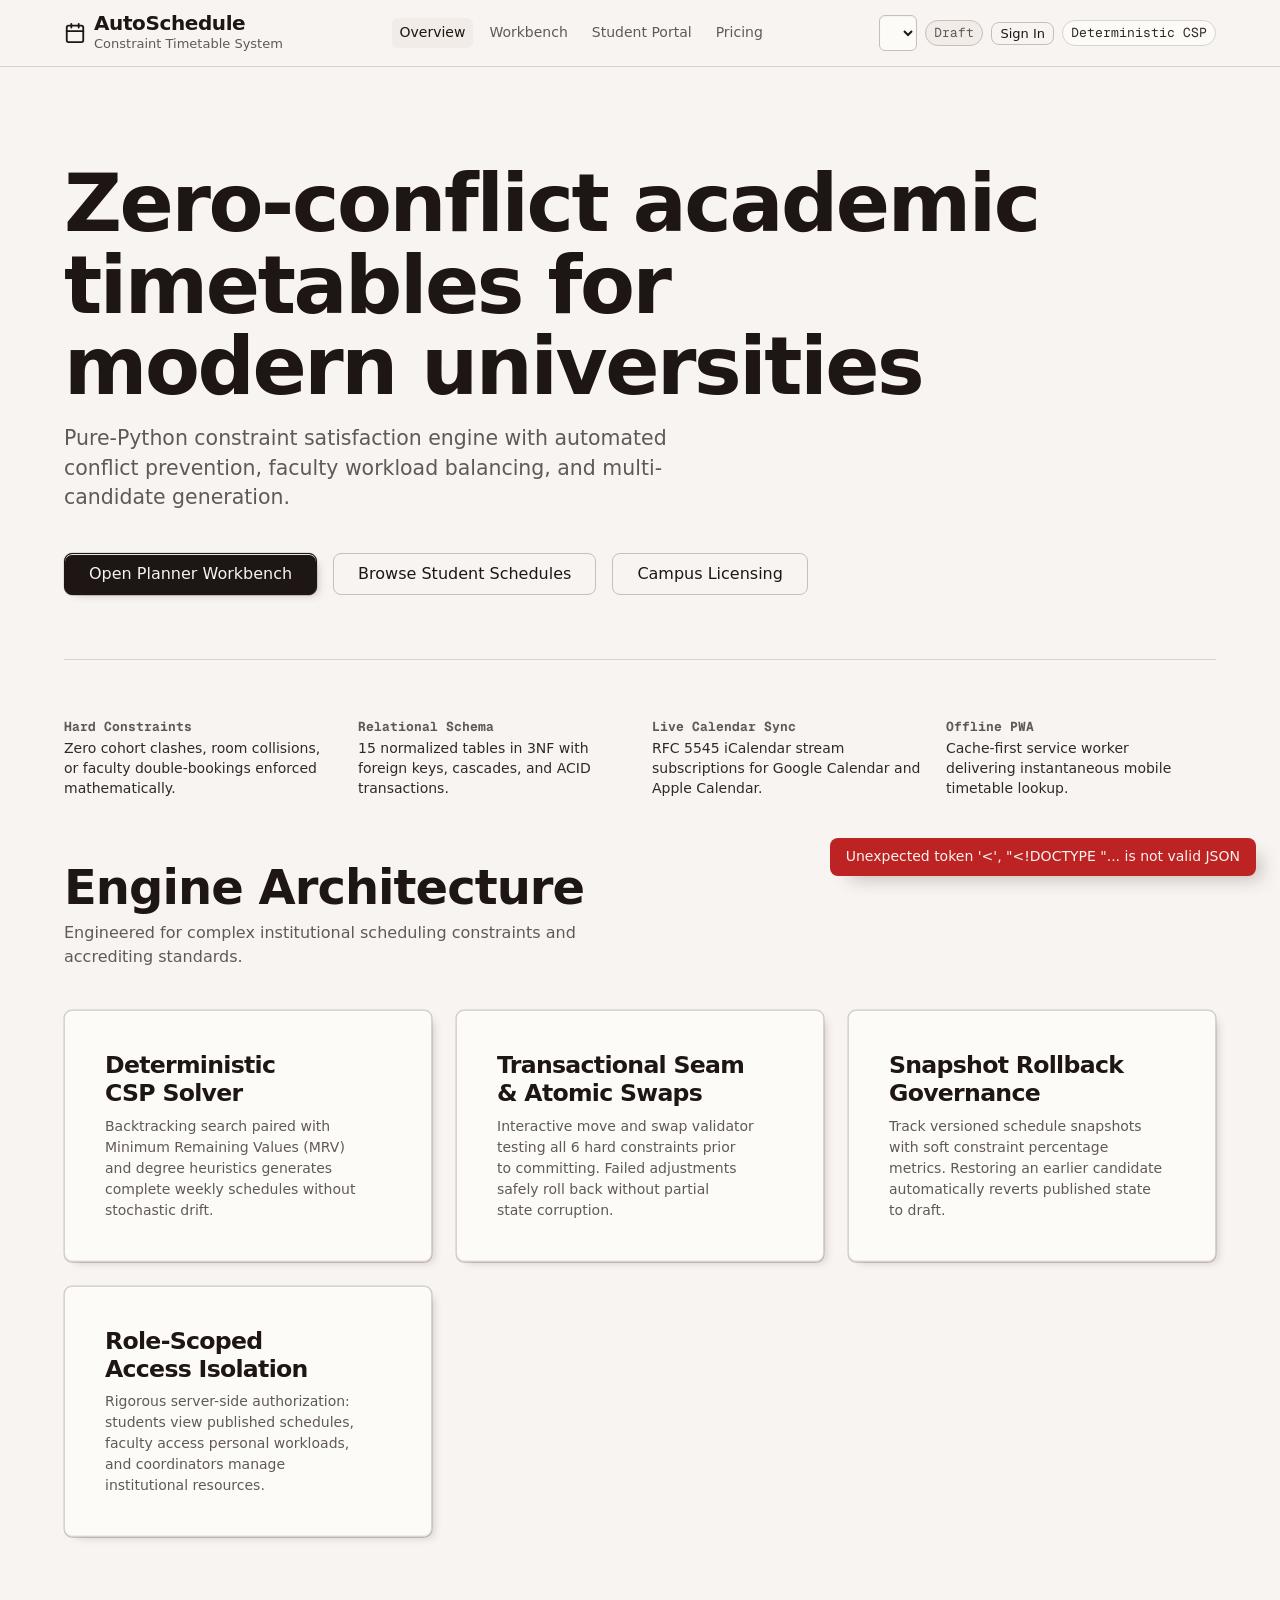
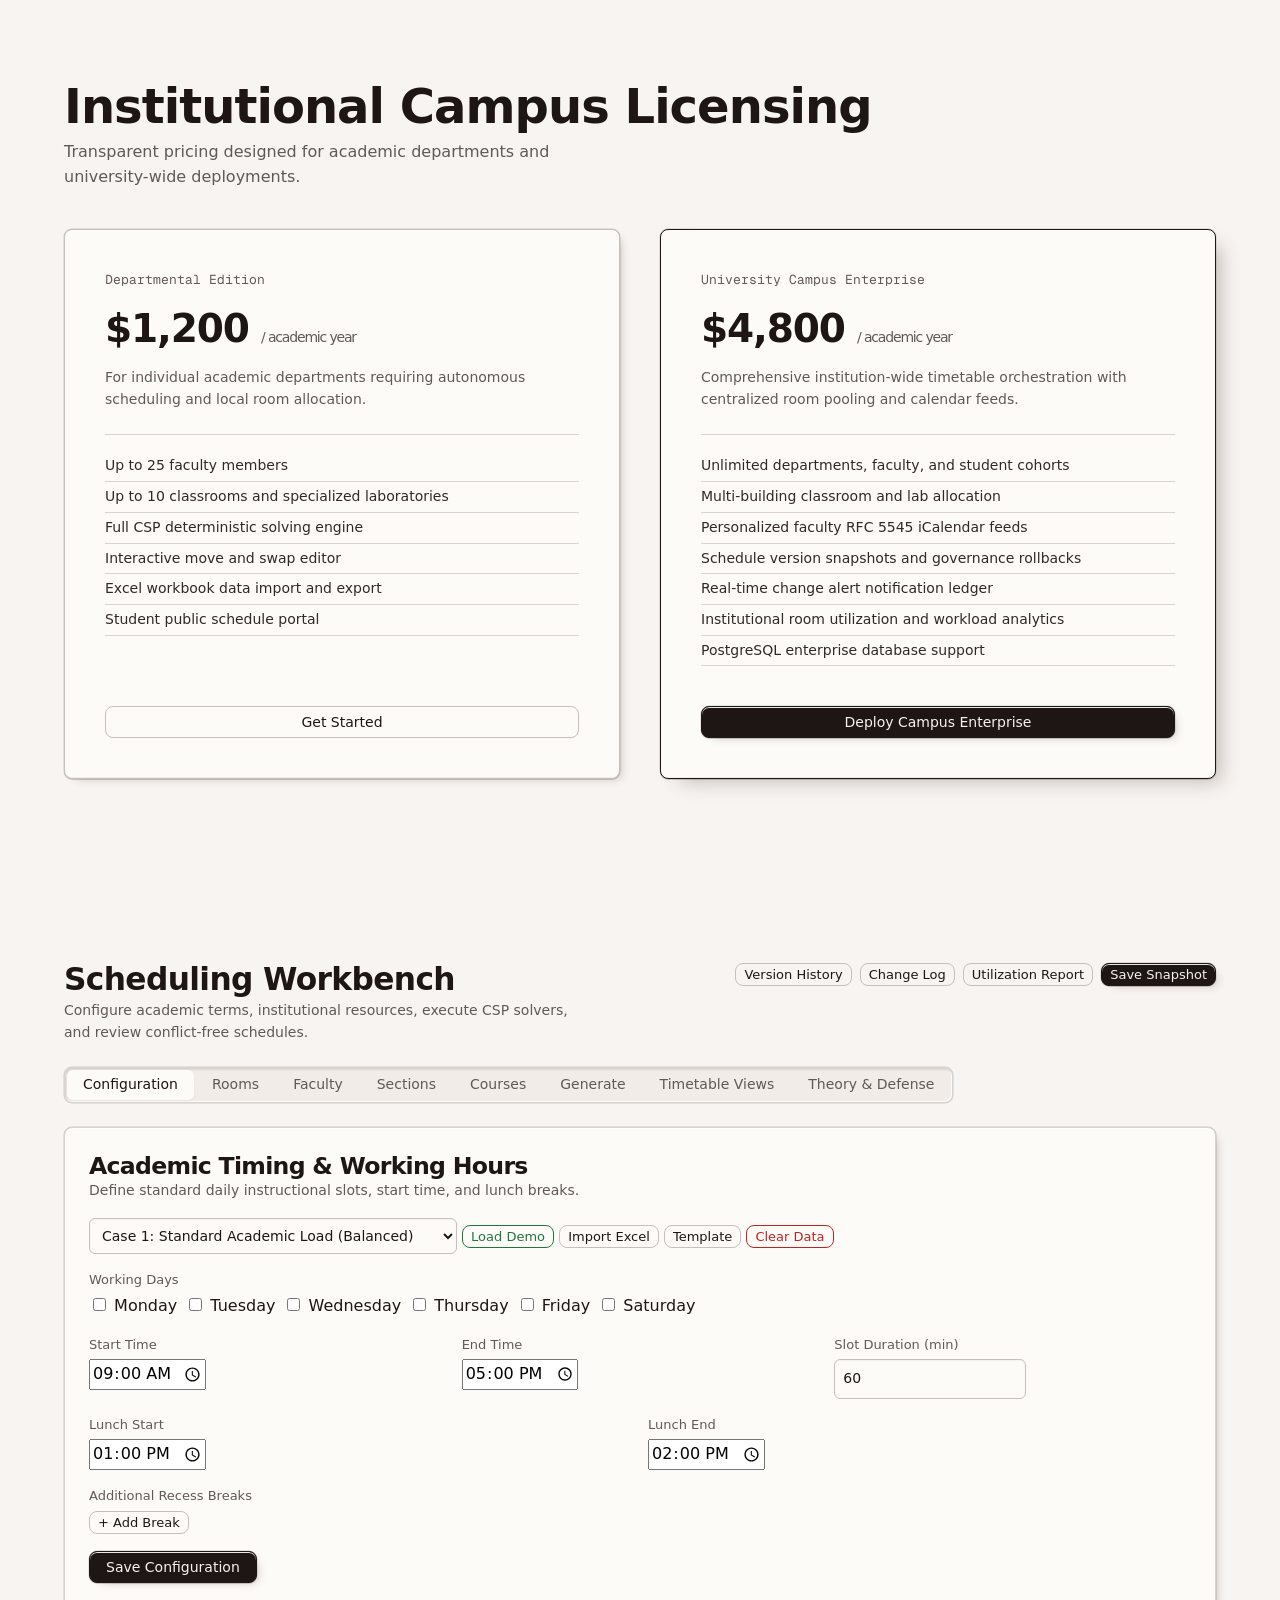
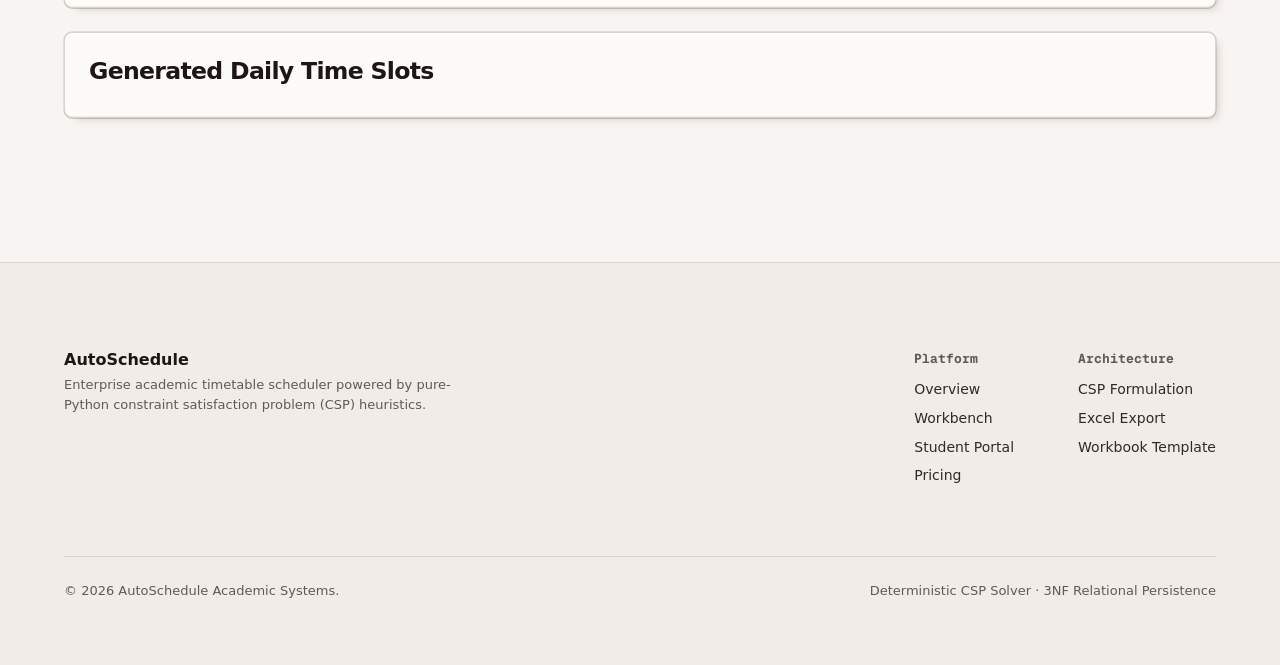
==== commit fe1407b9: "feat: complete commercial redesign with hallmark coral theme, role-scoping and button audit" ====
--- a/templates/index.html
+++ b/templates/index.html
@@ -6,53 +6,226 @@
     <meta name="viewport" content="width=device-width, initial-scale=1.0">
     <title>AutoSchedule: Academic Timetable System</title>
     <meta name="description" content="Constraint-based academic timetable scheduler powered by deterministic backtracking CSP.">
+    <link rel="preconnect" href="https://api.fontshare.com">
     <link rel="preconnect" href="https://fonts.googleapis.com">
     <link rel="preconnect" href="https://fonts.gstatic.com" crossorigin>
-    <link href="https://fonts.googleapis.com/css2?family=Inter:wght@400;500;600;700&display=swap" rel="stylesheet">
+    <link href="https://api.fontshare.com/v2/css?f[]=general-sans@400,500,600,700&display=swap" rel="stylesheet">
+    <link href="https://fonts.googleapis.com/css2?family=Geist+Mono:wght@400;500;600&display=swap" rel="stylesheet">
+    <link rel="stylesheet" href="/static/tokens.css">
+    <link rel="stylesheet" href="/static/base.css">
     <link rel="stylesheet" href="/static/style.css">
     <link rel="manifest" href="/manifest.json">
     <style>
-/* Hallmark · built: AutoSchedule · redesign: restyle · genre: modern-minimal · job: schedule academic courses and generate conflict-free timetables */
-html, body { overflow-x: clip; width: 100%; }
-:focus-visible { outline: 2px solid var(--color-brand-primary); outline-offset: 2px; }
-.btn:active, .tab-btn:active, .view-btn:active { transform: translateY(1px); }
-.btn:disabled, button:disabled { opacity: 0.6; cursor: not-allowed; }
+        /* Hallmark: 2.0.0 */
+        html, body { overflow-x: clip; }
+        :focus-visible { outline: 2px solid var(--color-focus); outline-offset: 2px; }
+        button:active, .btn:active, a[role="button"]:active { transform: translateY(1px); }
+        button:disabled, .btn:disabled, input:disabled, select:disabled { opacity: 0.6; cursor: not-allowed; }
     </style>
 </head>
 
 <body>
 
+    <!-- Top Masthead Header -->
     <header class="app-header">
-        <div class="header-inner">
-            <div class="header-logo">
-                <div class="logo-icon" aria-hidden="true">
-                    <svg width="22" height="22" viewBox="0 0 24 24" fill="none" stroke="currentColor"
-                        stroke-width="2" stroke-linecap="round" stroke-linejoin="round" aria-hidden="true">
-                        <rect x="3" y="4" width="18" height="18" rx="2" ry="2"></rect>
-                        <line x1="16" y1="2" x2="16" y2="6"></line>
-                        <line x1="8" y1="2" x2="8" y2="6"></line>
-                        <line x1="3" y1="10" x2="21" y2="10"></line>
-                    </svg>
-                </div>
+        <div class="container header-inner">
+            <a href="/" class="header-brand" aria-label="AutoSchedule Home">
+                <svg width="22" height="22" viewBox="0 0 24 24" fill="none" stroke="currentColor" stroke-width="2" stroke-linecap="round" stroke-linejoin="round" aria-hidden="true">
+                    <rect x="3" y="4" width="18" height="18" rx="2" ry="2"></rect>
+                    <line x1="16" y1="2" x2="16" y2="6"></line>
+                    <line x1="8" y1="2" x2="8" y2="6"></line>
+                    <line x1="3" y1="10" x2="21" y2="10"></line>
+                </svg>
                 <div class="header-text">
                     <h1>AutoSchedule</h1>
-                    <span class="header-subtitle">Academic Timetable Scheduling System</span>
-                </div>
-            </div>
-            <div class="header-meta" style="display: flex; gap: 8px; align-items: center;">
+                    <span class="header-subtitle">Constraint Timetable System</span>
+                </div>
+            </a>
+
+            <nav class="header-nav" aria-label="Product Navigation">
+                <a href="#landing-section" class="nav-link active" id="nav-link-overview">Overview</a>
+                <a href="#workbench-section" class="nav-link" id="nav-link-workbench">Workbench</a>
+                <a href="/portal" class="nav-link">Student Portal</a>
+                <a href="#pricing-section" class="nav-link" id="nav-link-pricing">Pricing</a>
+            </nav>
+
+            <div class="header-meta">
                 <select id="header-term-select" class="header-term-selector" aria-label="Select Active Academic Term"></select>
                 <span id="header-lifecycle-chip" class="lifecycle-chip chip-draft">Draft</span>
-                <a href="/portal" class="btn btn-outline btn-sm" style="white-space: nowrap;">Public Portal</a>
                 <span id="header-user-badge" class="lifecycle-chip chip-draft" style="display: none;">Guest</span>
-                <button type="button" id="btn-auth-action" class="btn btn-sm btn-outline" style="white-space: nowrap;">Sign In</button>
-                <span class="system-status-chip">Deterministic CSP Engine</span>
+                <button type="button" id="btn-auth-action" class="btn btn-sm btn-outline">Sign In</button>
+                <span class="system-status-chip">Deterministic CSP</span>
             </div>
         </div>
     </header>
 
-    <div class="nav-bar-wrapper">
-        <div class="nav-inner">
-            <nav class="tabs" aria-label="Main Navigation">
+    <main id="content">
+
+        <!-- ================================================================= -->
+        <!-- 1. COMMERCIAL LANDING PAGE (Front Page)                           -->
+        <!-- ================================================================= -->
+        <section id="landing-section" class="landing-section container">
+            <div class="landing-hero">
+                <h2 class="hero-headline">Zero-conflict academic timetables for modern universities</h2>
+                <p class="hero-sentence">
+                    Pure-Python constraint satisfaction engine with automated conflict prevention, faculty workload balancing, and multi-candidate generation.
+                </p>
+                <div class="hero-actions">
+                    <button type="button" id="btn-hero-launch-workbench" class="btn btn-primary btn-lg">Open Planner Workbench</button>
+                    <a href="/portal" class="btn btn-outline btn-lg">Browse Student Schedules</a>
+                    <a href="#pricing-section" class="btn btn-outline btn-lg">Campus Licensing</a>
+                </div>
+
+                <div class="hero-proof-band">
+                    <div class="proof-item">
+                        <h4>Hard Constraints</h4>
+                        <p>Zero cohort clashes, room collisions, or faculty double-bookings enforced mathematically.</p>
+                    </div>
+                    <div class="proof-item">
+                        <h4>Relational Schema</h4>
+                        <p>15 normalized tables in 3NF with foreign keys, cascades, and ACID transactions.</p>
+                    </div>
+                    <div class="proof-item">
+                        <h4>Live Calendar Sync</h4>
+                        <p>RFC 5545 iCalendar stream subscriptions for Google Calendar and Apple Calendar.</p>
+                    </div>
+                    <div class="proof-item">
+                        <h4>Offline PWA</h4>
+                        <p>Cache-first service worker delivering instantaneous mobile timetable lookup.</p>
+                    </div>
+                </div>
+            </div>
+
+            <!-- Features & Architecture Grid -->
+            <div class="section-head">
+                <h2>Engine Architecture</h2>
+                <p>Engineered for complex institutional scheduling constraints and accrediting standards.</p>
+            </div>
+
+            <div class="feature-grid">
+                <div class="feature-card">
+                    <h3>Deterministic CSP Solver</h3>
+                    <p>Backtracking search paired with Minimum Remaining Values (MRV) and degree heuristics generates complete weekly schedules without stochastic drift.</p>
+                </div>
+                <div class="feature-card">
+                    <h3>Transactional Seam & Atomic Swaps</h3>
+                    <p>Interactive move and swap validator testing all 6 hard constraints prior to committing. Failed adjustments safely roll back without partial state corruption.</p>
+                </div>
+                <div class="feature-card">
+                    <h3>Snapshot Rollback Governance</h3>
+                    <p>Track versioned schedule snapshots with soft constraint percentage metrics. Restoring an earlier candidate automatically reverts published state to draft.</p>
+                </div>
+                <div class="feature-card">
+                    <h3>Role-Scoped Access Isolation</h3>
+                    <p>Rigorous server-side authorization: students view published schedules, faculty access personal workloads, and coordinators manage institutional resources.</p>
+                </div>
+            </div>
+
+            <!-- Pricing & Campus Licensing Section -->
+            <div id="pricing-section" class="section-head">
+                <h2>Institutional Campus Licensing</h2>
+                <p>Transparent pricing designed for academic departments and university-wide deployments.</p>
+            </div>
+
+            <div class="pricing-grid">
+                <div class="pricing-card">
+                    <div>
+                        <div class="pricing-tier">Departmental Edition</div>
+                        <div class="pricing-price">$1,200 <span>/ academic year</span></div>
+                        <p class="pricing-desc">For individual academic departments requiring autonomous scheduling and local room allocation.</p>
+                        <ul class="pricing-features">
+                            <li>Up to 25 faculty members</li>
+                            <li>Up to 10 classrooms and specialized laboratories</li>
+                            <li>Full CSP deterministic solving engine</li>
+                            <li>Interactive move and swap editor</li>
+                            <li>Excel workbook data import and export</li>
+                            <li>Student public schedule portal</li>
+                        </ul>
+                    </div>
+                    <button type="button" class="btn btn-outline" onclick="openAuthModal()">Get Started</button>
+                </div>
+
+                <div class="pricing-card featured">
+                    <div>
+                        <div class="pricing-tier">University Campus Enterprise</div>
+                        <div class="pricing-price">$4,800 <span>/ academic year</span></div>
+                        <p class="pricing-desc">Comprehensive institution-wide timetable orchestration with centralized room pooling and calendar feeds.</p>
+                        <ul class="pricing-features">
+                            <li>Unlimited departments, faculty, and student cohorts</li>
+                            <li>Multi-building classroom and lab allocation</li>
+                            <li>Personalized faculty RFC 5545 iCalendar feeds</li>
+                            <li>Schedule version snapshots and governance rollbacks</li>
+                            <li>Real-time change alert notification ledger</li>
+                            <li>Institutional room utilization and workload analytics</li>
+                            <li>PostgreSQL enterprise database support</li>
+                        </ul>
+                    </div>
+                    <button type="button" class="btn btn-primary" onclick="openAuthModal()">Deploy Campus Enterprise</button>
+                </div>
+            </div>
+        </section>
+
+        <!-- ================================================================= -->
+        <!-- 2. FACULTY SELF-SERVICE DASHBOARD                                 -->
+        <!-- ================================================================= -->
+        <section id="faculty-dashboard-section" class="container" style="display: none; padding-top: var(--space-xl);">
+            <div class="page-header">
+                <div>
+                    <h2 class="page-title" id="faculty-welcome-title">Faculty Schedule & Workload</h2>
+                    <p class="page-desc">Your personal teaching assignments, contact hours balance, and calendar subscription.</p>
+                </div>
+                <div class="actions">
+                    <button type="button" id="btn-faculty-ics" class="btn btn-primary" style="white-space: nowrap;">Subscribe Calendar (.ics)</button>
+                </div>
+            </div>
+
+            <div class="surface-card">
+                <div class="form-row">
+                    <div>
+                        <div class="form-label">Weekly Contact Hours</div>
+                        <div style="font-size: var(--text-2xl); font-weight: 600;" id="faculty-workload-hours">0.0 hrs</div>
+                        <div class="form-hint">Institutional target: 16.0 to 20.0 teaching hours per week</div>
+                    </div>
+                    <div>
+                        <div class="form-label">Assigned Courses</div>
+                        <div style="font-size: var(--text-lg); font-weight: 500;" id="faculty-course-count">0 courses</div>
+                        <div class="form-hint" id="faculty-course-names">-</div>
+                    </div>
+                    <div>
+                        <div class="form-label">Calendar Feed URL</div>
+                        <input type="text" id="faculty-ics-url-display" readonly style="width: 100%; font-family: var(--font-outlier); font-size: var(--text-xs);">
+                    </div>
+                </div>
+            </div>
+
+            <div class="surface-card">
+                <h3>Personal Weekly Schedule</h3>
+                <div class="tt-grid-wrapper" style="margin-top: var(--space-md);">
+                    <div id="faculty-personal-timetable-container"></div>
+                </div>
+            </div>
+        </section>
+
+        <!-- ================================================================= -->
+        <!-- 3. ADMINISTRATOR & COORDINATOR SCHEDULING WORKBENCH               -->
+        <!-- ================================================================= -->
+        <section id="workbench-section" class="container" style="padding-top: var(--space-xl);">
+            
+            <div class="page-header">
+                <div>
+                    <h2 class="page-title">Scheduling Workbench</h2>
+                    <p class="page-desc">Configure academic terms, institutional resources, execute CSP solvers, and review conflict-free schedules.</p>
+                </div>
+                <div class="actions" style="display: flex; gap: var(--space-xs); flex-wrap: wrap;">
+                    <button id="btn-version-history" class="btn btn-outline btn-sm">Version History</button>
+                    <button id="btn-change-alerts" class="btn btn-outline btn-sm">Change Log</button>
+                    <button id="btn-reports-analytics" class="btn btn-outline btn-sm">Utilization Report</button>
+                    <button id="btn-header-snapshot" class="btn btn-primary btn-sm">Save Snapshot</button>
+                </div>
+            </div>
+
+            <!-- Tab Navigation Groove -->
+            <div class="tabs-groove" style="margin-bottom: var(--space-lg);">
                 <button class="tab-btn active" data-target="config">Configuration</button>
                 <button class="tab-btn" data-target="rooms">Rooms</button>
                 <button class="tab-btn" data-target="faculty">Faculty</button>
@@ -60,1089 +233,750 @@
                 <button class="tab-btn" data-target="courses">Courses</button>
                 <button class="tab-btn" data-target="generate">Generate</button>
                 <button class="tab-btn" data-target="views">Timetable Views</button>
-                <button class="tab-btn" data-target="theory">Theory</button>
-            </nav>
-        </div>
-    </div>
-
-    <main id="content">
-
-        <!-- Configuration Tab -->
-        <section id="config" class="tab-content active">
-            <div class="page-header">
-                <div class="page-header-text">
-                    <h2>System Configuration</h2>
-                    <p class="page-desc">Define institutional working hours, breaks, and slot duration before data entry.</p>
-                </div>
-                <div class="actions">
-                    <select id="demo-scenario-select" class="select-scenario" aria-label="Select demo scenario">
-                        <option value="standard">Case 1: Standard Academic Load (Balanced)</option>
-                        <option value="bottleneck">Case 2: Resource Bottleneck (High Contention)</option>
-                        <option value="infeasible">Case 3: Infeasible Conflict (Stress Test)</option>
-                        <option value="single_section">Case 4: Single Section (Viva Walkthrough)</option>
-                    </select>
-                    <button id="btn-load-demo" class="btn btn-success">
-                        Load Demo Data
-                    </button>
-                    <button id="btn-open-import" class="btn btn-secondary">
-                        Import Excel
-                    </button>
-                    <a href="/api/import/template" class="btn btn-outline" download>
-                        Template
-                    </a>
-                    <button id="btn-clear-data" class="btn btn-danger">
-                        Clear All Data
-                    </button>
-                </div>
-            </div>
-
-            <div class="surface-card">
-                <form id="form-config">
-                    <div class="form-group">
-                        <label>Working Days</label>
-                        <div class="checkbox-group">
-                            <label class="checkbox-pill"><input type="checkbox" name="working_days" value="Monday">
-                                Monday</label>
-                            <label class="checkbox-pill"><input type="checkbox" name="working_days" value="Tuesday">
-                                Tuesday</label>
-                            <label class="checkbox-pill"><input type="checkbox" name="working_days" value="Wednesday">
-                                Wednesday</label>
-                            <label class="checkbox-pill"><input type="checkbox" name="working_days" value="Thursday">
-                                Thursday</label>
-                            <label class="checkbox-pill"><input type="checkbox" name="working_days" value="Friday">
-                                Friday</label>
-                            <label class="checkbox-pill"><input type="checkbox" name="working_days" value="Saturday">
-                                Saturday</label>
-                        </div>
-                    </div>
-
-                    <div class="form-row">
+                <button class="tab-btn" data-target="theory">Theory & Defense</button>
+            </div>
+
+            <!-- TAB 1: Configuration -->
+            <div id="config" class="tab-content active">
+                <div class="surface-card">
+                    <div class="page-header" style="margin-bottom: var(--space-md);">
+                        <div>
+                            <h3>Academic Timing & Working Hours</h3>
+                            <p class="page-desc">Define standard daily instructional slots, start time, and lunch breaks.</p>
+                        </div>
+                        <div class="actions">
+                            <select id="demo-scenario-select" aria-label="Select demo scenario">
+                                <option value="standard">Case 1: Standard Academic Load (Balanced)</option>
+                                <option value="bottleneck">Case 2: Resource Bottleneck (High Contention)</option>
+                                <option value="infeasible">Case 3: Infeasible Conflict (Stress Test)</option>
+                                <option value="single_section">Case 4: Single Section (Viva Walkthrough)</option>
+                            </select>
+                            <button id="btn-load-demo" class="btn btn-success btn-sm">Load Demo</button>
+                            <button id="btn-open-import" class="btn btn-outline btn-sm">Import Excel</button>
+                            <a href="/api/import/template" class="btn btn-outline btn-sm" download>Template</a>
+                            <button id="btn-clear-data" class="btn btn-danger btn-sm">Clear Data</button>
+                        </div>
+                    </div>
+
+                    <form id="form-config">
                         <div class="form-group">
-                            <label for="start_time">Start Time</label>
-                            <input type="time" id="start_time" name="start_time" value="09:00" required>
-                        </div>
+                            <label class="form-label">Working Days</label>
+                            <div style="display: flex; gap: var(--space-xs); flex-wrap: wrap;">
+                                <label><input type="checkbox" name="working_days" value="Monday"> Monday</label>
+                                <label><input type="checkbox" name="working_days" value="Tuesday"> Tuesday</label>
+                                <label><input type="checkbox" name="working_days" value="Wednesday"> Wednesday</label>
+                                <label><input type="checkbox" name="working_days" value="Thursday"> Thursday</label>
+                                <label><input type="checkbox" name="working_days" value="Friday"> Friday</label>
+                                <label><input type="checkbox" name="working_days" value="Saturday"> Saturday</label>
+                            </div>
+                        </div>
+
+                        <div class="form-row">
+                            <div class="form-group">
+                                <label class="form-label" for="start_time">Start Time</label>
+                                <input type="time" id="start_time" name="start_time" value="09:00" required>
+                            </div>
+                            <div class="form-group">
+                                <label class="form-label" for="end_time">End Time</label>
+                                <input type="time" id="end_time" name="end_time" value="17:00" required>
+                            </div>
+                            <div class="form-group">
+                                <label class="form-label" for="slot_duration_minutes">Slot Duration (min)</label>
+                                <input type="number" id="slot_duration_minutes" name="slot_duration_minutes" value="60" required>
+                            </div>
+                        </div>
+
+                        <div class="form-row">
+                            <div class="form-group">
+                                <label class="form-label" for="lunch_start">Lunch Start</label>
+                                <input type="time" id="lunch_start" name="lunch_start" value="13:00" required>
+                            </div>
+                            <div class="form-group">
+                                <label class="form-label" for="lunch_end">Lunch End</label>
+                                <input type="time" id="lunch_end" name="lunch_end" value="14:00" required>
+                            </div>
+                        </div>
+
                         <div class="form-group">
-                            <label for="end_time">End Time</label>
-                            <input type="time" id="end_time" name="end_time" value="17:00" required>
-                        </div>
-                        <div class="form-group">
-                            <label for="slot_duration_minutes">Slot Duration (min)</label>
-                            <input type="number" id="slot_duration_minutes" name="slot_duration_minutes" value="60"
-                                required>
-                        </div>
-                    </div>
-
-                    <div class="form-row">
-                        <div class="form-group">
-                            <label for="lunch_start">Lunch Start</label>
-                            <input type="time" id="lunch_start" name="lunch_start" value="13:00" required>
-                        </div>
-                        <div class="form-group">
-                            <label for="lunch_end">Lunch End</label>
-                            <input type="time" id="lunch_end" name="lunch_end" value="14:00" required>
-                        </div>
-                    </div>
-
-                    <div class="form-group">
-                        <label>Additional Recess Breaks</label>
-                        <div id="breaks-container"></div>
-                        <button type="button" id="btn-add-break" class="btn btn-sm btn-outline">+ Add Break</button>
-                    </div>
-
-                    <div class="form-actions">
+                            <label class="form-label">Additional Recess Breaks</label>
+                            <div id="breaks-container"></div>
+                            <button type="button" id="btn-add-break" class="btn btn-sm btn-outline">+ Add Break</button>
+                        </div>
+
                         <button type="submit" class="btn btn-primary">Save Configuration</button>
-                    </div>
-                </form>
-            </div>
-
-            <div class="surface-card" id="time-slots-display">
-                <div class="section-subhead">
-                    <h3>Discretized Time Slots</h3>
-                    <span class="subhead-caption">Automatically derived from working hours and break exclusions</span>
-                </div>
-                <ul id="time-slots-list" class="slot-list"></ul>
-            </div>
-        </section>
-
-        <!-- Rooms Tab -->
-        <section id="rooms" class="tab-content">
-            <div class="page-header">
-                <div class="page-header-text">
-                    <h2>Rooms &amp; Physical Facilities</h2>
-                    <p class="page-desc">Manage lecture classrooms and laboratory allocations with seating capacities.</p>
-                </div>
-            </div>
-
-            <div class="workbench-layout">
-                <div class="workbench-aside surface-card">
-                    <h3 class="form-title">Add New Room</h3>
-                    <form id="form-room" class="stack-form">
-                        <div class="form-group">
-                            <label for="room_id">Room ID</label>
-                            <input type="text" id="room_id" placeholder="e.g. R101" required>
-                        </div>
-                        <div class="form-group">
-                            <label for="room_name">Display Name</label>
-                            <input type="text" id="room_name" placeholder="e.g. Lecture Hall 101" required>
-                        </div>
-                        <div class="form-group">
-                            <label for="room_type">Room Classification</label>
-                            <select id="room_type" required>
-                                <option value="THEORY_ROOM">Theory Room</option>
-                                <option value="LAB">Lab Facility</option>
-                            </select>
-                        </div>
+                    </form>
+                </div>
+
+                <div class="surface-card">
+                    <h3>Generated Daily Time Slots</h3>
+                    <div id="time-slots-list" class="form-hint" style="margin-top: var(--space-xs); line-height: 1.8;"></div>
+                </div>
+            </div>
+
+            <!-- TAB 2: Rooms -->
+            <div id="rooms" class="tab-content">
+                <div class="surface-card">
+                    <h3>Register Classroom or Laboratory</h3>
+                    <form id="form-room" style="margin-top: var(--space-md);">
                         <div class="form-row">
                             <div class="form-group">
-                                <label for="room_capacity">Capacity</label>
-                                <input type="number" id="room_capacity" placeholder="e.g. 70">
-                            </div>
-                            <div class="form-group">
-                                <label for="room_category">Category</label>
-                                <input type="text" id="room_category" placeholder="e.g. Dept Main">
-                            </div>
-                        </div>
-                        <button type="submit" class="btn btn-primary btn-block">Add Room</button>
+                                <label class="form-label" for="room_id">Room Code</label>
+                                <input type="text" id="room_id" name="id" placeholder="e.g. R101, L102" required>
+                            </div>
+                            <div class="form-group">
+                                <label class="form-label" for="room_name">Display Name</label>
+                                <input type="text" id="room_name" name="name" placeholder="e.g. Lecture Hall 101" required>
+                            </div>
+                            <div class="form-group">
+                                <label class="form-label" for="room_type">Facility Type</label>
+                                <select id="room_type" name="room_type" required>
+                                    <option value="THEORY_ROOM">Theory Classroom</option>
+                                    <option value="LAB">Computer/Hardware Lab</option>
+                                </select>
+                            </div>
+                            <div class="form-group">
+                                <label class="form-label" for="room_capacity">Seating Capacity</label>
+                                <input type="number" id="room_capacity" name="capacity" value="60" required>
+                            </div>
+                            <div class="form-group">
+                                <label class="form-label" for="room_category">Category Tag</label>
+                                <input type="text" id="room_category" name="category" placeholder="e.g. Core, Elective">
+                            </div>
+                        </div>
+                        <button type="submit" class="btn btn-primary btn-sm">Add Room</button>
                     </form>
                 </div>
 
-                <div class="workbench-main surface-card">
-                    <div class="section-subhead">
-                        <h3>Room Directory</h3>
-                    </div>
-                    <div class="table-scroll">
+                <div class="surface-card">
+                    <h3>Active Institutional Facilities</h3>
+                    <div class="table-container" style="margin-top: var(--space-md);">
                         <table id="table-rooms" class="data-table">
                             <thead>
                                 <tr>
-                                    <th>Room ID</th>
+                                    <th>Code</th>
                                     <th>Name</th>
-                                    <th>Classification</th>
+                                    <th>Type</th>
                                     <th>Capacity</th>
                                     <th>Category</th>
                                     <th>Actions</th>
                                 </tr>
                             </thead>
-                            <tbody></tbody>
+                            <tbody id="rooms-tbody"></tbody>
                         </table>
                     </div>
                 </div>
             </div>
-        </section>
-
-        <!-- Faculty Tab -->
-        <section id="faculty" class="tab-content">
-            <div class="page-header">
-                <div class="page-header-text">
-                    <h2>Faculty Members</h2>
-                    <p class="page-desc">Register instructors and teaching assistants for course assignments.</p>
-                </div>
-            </div>
-
-            <div class="workbench-layout">
-                <div class="workbench-aside surface-card">
-                    <h3 class="form-title">Add New Faculty</h3>
-                    <form id="form-faculty" class="stack-form">
-                        <div class="form-group">
-                            <label for="faculty_id">Faculty ID</label>
-                            <input type="text" id="faculty_id" placeholder="e.g. F101" required>
-                        </div>
-                        <div class="form-group">
-                            <label for="faculty_name">Full Name</label>
-                            <input type="text" id="faculty_name" placeholder="e.g. Dr. Jane Smith" required>
-                        </div>
-                        <button type="submit" class="btn btn-primary btn-block">Add Faculty</button>
+
+            <!-- TAB 3: Faculty -->
+            <div id="faculty" class="tab-content">
+                <div class="surface-card">
+                    <h3>Register Faculty Member</h3>
+                    <form id="form-faculty" style="margin-top: var(--space-md);">
+                        <div class="form-row">
+                            <div class="form-group">
+                                <label class="form-label" for="faculty_id">Faculty Identifier</label>
+                                <input type="text" id="faculty_id" name="id" placeholder="e.g. FAC001" required>
+                            </div>
+                            <div class="form-group">
+                                <label class="form-label" for="faculty_name">Full Name</label>
+                                <input type="text" id="faculty_name" name="name" placeholder="e.g. Dr. Sarah Jenkins" required>
+                            </div>
+                        </div>
+                        <button type="submit" class="btn btn-primary btn-sm">Add Faculty</button>
                     </form>
                 </div>
 
-                <div class="workbench-main surface-card">
-                    <div class="section-subhead">
-                        <h3>Faculty Directory</h3>
-                    </div>
-                    <div class="table-scroll">
+                <div class="surface-card">
+                    <h3>Faculty Roster & Availability</h3>
+                    <div class="table-container" style="margin-top: var(--space-md);">
                         <table id="table-faculty" class="data-table">
                             <thead>
                                 <tr>
-                                    <th>Faculty ID</th>
-                                    <th>Full Name</th>
+                                    <th>ID</th>
+                                    <th>Name</th>
+                                    <th>Available Days</th>
+                                    <th>Unavailability Windows</th>
                                     <th>Actions</th>
                                 </tr>
                             </thead>
-                            <tbody></tbody>
+                            <tbody id="faculty-tbody"></tbody>
                         </table>
                     </div>
                 </div>
             </div>
-        </section>
-
-        <!-- Sections Tab -->
-        <section id="sections" class="tab-content">
-            <div class="page-header">
-                <div class="page-header-text">
-                    <h2>Academic Sections &amp; Lab Batches</h2>
-                    <p class="page-desc">Organize student cohorts into semester divisions and laboratory practical batches.</p>
-                </div>
-            </div>
-
-            <div class="workbench-layout">
-                <div class="workbench-aside">
-                    <div class="surface-card">
-                        <h3 class="form-title">Add Section</h3>
-                        <form id="form-section" class="stack-form">
-                            <div class="form-group">
-                                <label for="section_id">Section ID</label>
-                                <input type="text" id="section_id" placeholder="e.g. CS_3A" required>
-                            </div>
-                            <div class="form-group">
-                                <label for="section_name">Section Name</label>
-                                <input type="text" id="section_name" placeholder="e.g. 3rd Sem Section A" required>
-                            </div>
-                            <div class="form-row">
-                                <div class="form-group">
-                                    <label for="section_semester">Semester</label>
-                                    <input type="number" id="section_semester" placeholder="3" min="1" max="8" required>
-                                </div>
-                                <div class="form-group">
-                                    <label for="section_division">Division</label>
-                                    <input type="text" id="section_division" placeholder="A" required>
-                                </div>
-                            </div>
-                            <div class="form-group">
-                                <label for="section_strength">Total Strength</label>
-                                <input type="number" id="section_strength" placeholder="e.g. 60">
-                            </div>
-                            <button type="submit" class="btn btn-primary btn-block">Add Section</button>
-                        </form>
-                    </div>
-
-                    <div class="surface-card" style="margin-top: 16px;">
-                        <h3 class="form-title">Add Lab Batch</h3>
-                        <form id="form-batch" class="stack-form">
-                            <div class="form-group">
-                                <label for="batch_id">Batch ID</label>
-                                <input type="text" id="batch_id" placeholder="e.g. CS_3A_B1" required>
-                            </div>
-                            <div class="form-group">
-                                <label for="batch_name">Batch Name</label>
-                                <input type="text" id="batch_name" placeholder="e.g. Batch B1" required>
-                            </div>
-                            <div class="form-group">
-                                <label for="batch_section">Parent Section</label>
-                                <select id="batch_section" required>
-                                    <option value="">Select Section</option>
-                                </select>
-                            </div>
-                            <div class="form-group">
-                                <label for="batch_strength">Batch Strength</label>
-                                <input type="number" id="batch_strength" placeholder="e.g. 30" required>
-                            </div>
-                            <button type="submit" class="btn btn-secondary btn-block">Add Batch</button>
-                        </form>
-                    </div>
-                </div>
-
-                <div class="workbench-main surface-card">
-                    <div class="section-subhead">
-                        <h3>Registered Sections &amp; Associated Batches</h3>
-                    </div>
-                    <div class="table-scroll">
+
+            <!-- TAB 4: Sections -->
+            <div id="sections" class="tab-content">
+                <div class="surface-card">
+                    <h3>Create Student Section</h3>
+                    <form id="form-section" style="margin-top: var(--space-md);">
+                        <div class="form-row">
+                            <div class="form-group">
+                                <label class="form-label" for="section_id">Section ID</label>
+                                <input type="text" id="section_id" name="id" placeholder="e.g. 3A, 5B" required>
+                            </div>
+                            <div class="form-group">
+                                <label class="form-label" for="section_name">Cohort Name</label>
+                                <input type="text" id="section_name" name="name" placeholder="e.g. CSE 3rd Sem Division A" required>
+                            </div>
+                            <div class="form-group">
+                                <label class="form-label" for="section_semester">Semester</label>
+                                <input type="number" id="section_semester" name="semester" value="3" required>
+                            </div>
+                            <div class="form-group">
+                                <label class="form-label" for="section_division">Division</label>
+                                <input type="text" id="section_division" name="division" value="A" required>
+                            </div>
+                            <div class="form-group">
+                                <label class="form-label" for="section_strength">Student Count</label>
+                                <input type="number" id="section_strength" name="strength" value="60" required>
+                            </div>
+                        </div>
+                        <button type="submit" class="btn btn-primary btn-sm">Add Section</button>
+                    </form>
+                </div>
+
+                <div class="surface-card">
+                    <h3>Student Sections</h3>
+                    <div class="table-container" style="margin-top: var(--space-md);">
                         <table id="table-sections" class="data-table">
                             <thead>
                                 <tr>
-                                    <th>Section ID</th>
+                                    <th>ID</th>
                                     <th>Name</th>
                                     <th>Semester</th>
                                     <th>Division</th>
                                     <th>Strength</th>
-                                    <th>Batches</th>
                                     <th>Actions</th>
                                 </tr>
                             </thead>
-                            <tbody></tbody>
+                            <tbody id="sections-tbody"></tbody>
                         </table>
                     </div>
                 </div>
-            </div>
+
+                <!-- Laboratory Batches -->
+                <div class="surface-card">
+                    <h3>Laboratory Sub-Batches</h3>
+                    <form id="form-batch" style="margin-top: var(--space-md);">
+                        <div class="form-row">
+                            <div class="form-group">
+                                <label class="form-label" for="batch_id">Batch Identifier</label>
+                                <input type="text" id="batch_id" name="id" placeholder="e.g. 3A1, 3A2" required>
+                            </div>
+                            <div class="form-group">
+                                <label class="form-label" for="batch_name">Batch Name</label>
+                                <input type="text" id="batch_name" name="name" placeholder="e.g. Batch A1" required>
+                            </div>
+                            <div class="form-group">
+                                <label class="form-label" for="batch_section">Parent Section</label>
+                                <select id="batch_section" name="section_id" required></select>
+                            </div>
+                            <div class="form-group">
+                                <label class="form-label" for="batch_strength">Batch Strength</label>
+                                <input type="number" id="batch_strength" name="strength" value="30" required>
+                            </div>
+                        </div>
+                        <button type="submit" class="btn btn-primary btn-sm">Add Batch</button>
+                    </form>
+
+                    <div class="table-container" style="margin-top: var(--space-md);">
+                        <table id="table-batches" class="data-table">
+                            <thead>
+                                <tr>
+                                    <th>ID</th>
+                                    <th>Name</th>
+                                    <th>Section</th>
+                                    <th>Strength</th>
+                                    <th>Actions</th>
+                                </tr>
+                            </thead>
+                            <tbody id="batches-tbody"></tbody>
+                        </table>
+                    </div>
+                </div>
+            </div>
+
+            <!-- TAB 5: Courses -->
+            <div id="courses" class="tab-content">
+                <div class="surface-card">
+                    <h3>Curriculum Course Catalog</h3>
+                    <form id="form-course" style="margin-top: var(--space-md);">
+                        <div class="form-row">
+                            <div class="form-group">
+                                <label class="form-label" for="course_id">Course ID</label>
+                                <input type="text" id="course_id" name="id" placeholder="e.g. CS301_3A" required>
+                            </div>
+                            <div class="form-group">
+                                <label class="form-label" for="course_code">Subject Code</label>
+                                <input type="text" id="course_code" name="code" placeholder="e.g. CS301" required>
+                            </div>
+                            <div class="form-group">
+                                <label class="form-label" for="course_name">Course Title</label>
+                                <input type="text" id="course_name" name="name" placeholder="e.g. Data Structures" required>
+                            </div>
+                            <div class="form-group">
+                                <label class="form-label" for="course_section">Assigned Section</label>
+                                <select id="course_section" name="section_id" required></select>
+                            </div>
+                        </div>
+
+                        <div class="form-row">
+                            <div class="form-group">
+                                <label class="form-label" for="course_l">Lecture Hours (L)</label>
+                                <input type="number" id="course_l" name="l" value="3" required>
+                            </div>
+                            <div class="form-group">
+                                <label class="form-label" for="course_t">Tutorial Hours (T)</label>
+                                <input type="number" id="course_t" name="t" value="0" required>
+                            </div>
+                            <div class="form-group">
+                                <label class="form-label" for="course_p">Practical/Lab Hours (P)</label>
+                                <input type="number" id="course_p" name="p" value="0" required>
+                            </div>
+                            <div class="form-group">
+                                <label class="form-label" for="course_room_type">Room Requirement</label>
+                                <select id="course_room_type" name="room_type" required>
+                                    <option value="THEORY_ROOM">Theory Room</option>
+                                    <option value="LAB">Laboratory</option>
+                                </select>
+                            </div>
+                        </div>
+
+                        <div class="form-row">
+                            <div class="form-group">
+                                <label class="form-label" for="course_faculty">Lead Instructor</label>
+                                <select id="course_faculty" name="faculty_ids" required></select>
+                            </div>
+                            <div class="form-group">
+                                <label class="form-label" for="course_assistant_faculty">Assistant Instructors</label>
+                                <select id="course_assistant_faculty" name="assistant_faculty_ids" multiple></select>
+                            </div>
+                            <div class="form-group">
+                                <label class="form-label" for="course_required_room">Specific Room (Optional)</label>
+                                <select id="course_required_room" name="required_room_id"></select>
+                            </div>
+                            <div class="form-group">
+                                <label class="form-label" for="course_lab_batches">Lab Batches (If Practical)</label>
+                                <select id="course_lab_batches" name="lab_batches" multiple></select>
+                            </div>
+                            <div class="form-group">
+                                <label class="form-label" for="course_lab_duration">Lab Block Duration</label>
+                                <input type="number" id="course_lab_duration" name="lab_duration_slots" value="2">
+                            </div>
+                        </div>
+
+                        <button type="submit" class="btn btn-primary btn-sm">Add Course</button>
+                    </form>
+                </div>
+
+                <div class="surface-card">
+                    <h3>Active Course Offerings</h3>
+                    <div class="table-container" style="margin-top: var(--space-md);">
+                        <table id="table-courses" class="data-table">
+                            <thead>
+                                <tr>
+                                    <th>ID</th>
+                                    <th>Code</th>
+                                    <th>Title</th>
+                                    <th>Section</th>
+                                    <th>L-T-P</th>
+                                    <th>Lab Batches</th>
+                                    <th>Faculty</th>
+                                    <th>Assistants</th>
+                                    <th>Room Type</th>
+                                    <th>Actions</th>
+                                </tr>
+                            </thead>
+                            <tbody id="courses-tbody"></tbody>
+                        </table>
+                    </div>
+                </div>
+            </div>
+
+            <!-- TAB 6: Generate -->
+            <div id="generate" class="tab-content">
+                <div class="surface-card">
+                    <div class="page-header" style="margin-bottom: var(--space-md);">
+                        <div>
+                            <h3>Constraint Satisfaction Solver</h3>
+                            <p class="page-desc">Execute pure-Python deterministic backtracking CSP solver with MRV and degree heuristics.</p>
+                        </div>
+                        <div class="actions">
+                            <button id="btn-generate" class="btn btn-primary">Solve Primary Schedule</button>
+                            <button id="btn-generate-multiple" class="btn btn-outline" style="white-space: nowrap;">Generate Multiple Candidates</button>
+                            <button id="btn-validate" class="btn btn-outline btn-sm">Verify Hard Constraints</button>
+                        </div>
+                    </div>
+
+                    <div id="generate-status" style="margin-bottom: var(--space-md);"></div>
+
+                    <!-- Diagnostics Card -->
+                    <div id="gen-status-card" class="surface-card-plain" style="display: none; background: var(--color-paper-2);">
+                        <div style="display: flex; justify-content: space-between; align-items: center; flex-wrap: wrap; gap: var(--space-xs);">
+                            <span id="gen-status-text" style="font-weight: 600;">Status: Ready</span>
+                            <span id="gen-score" style="font-family: var(--font-outlier); font-size: var(--text-lg);">Score: 0%</span>
+                        </div>
+                        <div id="gen-diagnostics" style="margin-top: var(--space-xs); font-size: var(--text-xs); color: var(--color-muted);"></div>
+                    </div>
+
+                    <!-- Hard Constraint Verification Report -->
+                    <div id="validation-report" class="surface-card-plain" style="display: none; margin-top: var(--space-md); background: var(--color-paper-2);">
+                        <h4 style="margin-bottom: var(--space-xs);">Hard Constraint Verification</h4>
+                        <div id="val-content" style="font-size: var(--text-xs);"></div>
+                    </div>
+
+                    <!-- Multi-Candidate Alternatives Panel -->
+                    <div id="variants-comparison-panel" style="display: none; margin-top: var(--space-lg);">
+                        <h4>Alternative Timetable Candidates</h4>
+                        <p class="form-hint" style="margin-bottom: var(--space-md);">Compare candidate variants across soft scores and diversity percentage before selecting the active institutional schedule.</p>
+                        <div id="variants-grid" class="variants-grid"></div>
+                    </div>
+                </div>
+
+                <!-- Trace Diagnostics Control -->
+                <div class="surface-card">
+                    <h3>Solver Execution Trace Debugging</h3>
+                    <div class="form-row" style="margin-top: var(--space-md);">
+                        <div class="form-group">
+                            <label class="form-label" for="trace-level">Trace Logging Verbosity</label>
+                            <select id="trace-level">
+                                <option value="0">Level 0: Off</option>
+                                <option value="1">Level 1: Milestone Events Only</option>
+                                <option value="2">Level 2: Step-by-Step Backtracking</option>
+                                <option value="3">Level 3: Full Arc Consistency Trace</option>
+                            </select>
+                        </div>
+                        <div class="form-group">
+                            <label class="form-label" for="trace-filter">Session Filter (Optional)</label>
+                            <input type="text" id="trace-filter" placeholder="e.g. CS301_3A_L0">
+                        </div>
+                    </div>
+                </div>
+            </div>
+
+            <!-- TAB 7: Timetable Views & Seam Editor -->
+            <div id="views" class="tab-content">
+                <div class="page-header">
+                    <div>
+                        <h3>Operational Timetable Grid</h3>
+                        <p class="page-desc">Interactive weekly schedule grid. Click any scheduled session to relocate or swap with live constraint validation.</p>
+                    </div>
+                    <div class="actions" style="display: flex; gap: var(--space-xs); flex-wrap: wrap; align-items: center;">
+                        <span id="views-lifecycle-badge" class="lifecycle-chip chip-draft">Draft</span>
+                        <button id="btn-publish-schedule" class="btn btn-success btn-sm">Publish Schedule</button>
+                        <button id="btn-unpublish-schedule" class="btn btn-outline btn-sm">Unpublish</button>
+                        <button id="btn-export-excel" class="btn btn-outline btn-sm">Export Excel</button>
+                        <button id="btn-print" class="btn btn-outline btn-sm">Print</button>
+                    </div>
+                </div>
+
+                <div class="surface-card" style="margin-bottom: var(--space-md); display: flex; justify-content: space-between; align-items: center; gap: var(--space-md); flex-wrap: wrap;">
+                    <div class="view-tabs" role="tablist">
+                        <button class="view-btn active" data-view="master">Master View</button>
+                        <button class="view-btn" data-view="section">By Section</button>
+                        <button class="view-btn" data-view="faculty">By Faculty</button>
+                        <button class="view-btn" data-view="room">By Room</button>
+                    </div>
+
+                    <div style="display: flex; gap: var(--space-sm); align-items: center; flex-wrap: wrap;">
+                        <select id="view-selector" class="view-dropdown" style="display: none;"></select>
+                        <a id="btn-faculty-ics" class="btn btn-outline btn-sm" style="display: none; text-decoration: none; white-space: nowrap;" target="_blank">
+                            Subscribe Calendar (.ics)
+                        </a>
+                    </div>
+                </div>
+
+                <!-- Timetable Grid Container -->
+                <div id="view-content" class="tt-grid-wrapper"></div>
+            </div>
+
+            <!-- TAB 8: Theory & Viva Defense Guide -->
+            <div id="theory" class="tab-content">
+                <div class="surface-card">
+                    <h3>Constraint Satisfaction Problem (CSP) Formulation</h3>
+                    <div class="page-desc" style="max-width: 75ch; margin-top: var(--space-sm); line-height: 1.6;">
+                        <p><strong>Formal Model:</strong> A timetable is defined by a tuple <code>(X, D, C)</code> where:</p>
+                        <ul style="margin-block: var(--space-xs); padding-left: var(--space-lg);">
+                            <li><strong>Variables (X):</strong> Every lecture session and laboratory block across all registered courses.</li>
+                            <li><strong>Domains (D):</strong> Feasible assignments of <code>(Day, Start Slot, Room)</code> satisfying time and capacity boundaries.</li>
+                            <li><strong>Hard Constraints (C_hard):</strong> Absolute inviolable constraints. Solutions violating even one hard constraint are discarded.</li>
+                            <li><strong>Soft Constraints (C_soft):</strong> Quality optimization metrics aggregated into a weighted soft score.</li>
+                        </ul>
+
+                        <h3 style="margin-top: var(--space-md);">The 6 Hard Constraints</h3>
+                        <ol style="margin-block: var(--space-xs); padding-left: var(--space-lg);">
+                            <li><strong>Room Conflict:</strong> At most one academic session per room per time slot.</li>
+                            <li><strong>Faculty Conflict:</strong> No instructor scheduled in two simultaneous classes.</li>
+                            <li><strong>Cohort Conflict:</strong> No student section or overlapping lab batch double-booked.</li>
+                            <li><strong>Faculty Availability:</strong> Sessions scheduled only during designated available days and hours.</li>
+                            <li><strong>Room Suitability:</strong> Laboratories assigned exclusively to lab blocks; seating capacity &ge; cohort strength.</li>
+                            <li><strong>Session Continuity:</strong> Multi-hour lab blocks assigned to contiguous unbroken time slots.</li>
+                        </ol>
+                    </div>
+                </div>
+            </div>
+
         </section>
 
-        <!-- Courses Tab -->
-        <section id="courses" class="tab-content">
-            <div class="page-header">
-                <div class="page-header-text">
-                    <h2>Course Curriculum &amp; Credit Allocations</h2>
-                    <p class="page-desc">Define courses with Lecture-Tutorial-Practical (L-T-P) periods, faculty allocations, and venue requirements.</p>
-                </div>
-            </div>
-
-            <div class="surface-card">
-                <h3 class="form-title">Course Entry</h3>
-                <form id="form-course" class="course-grid-form">
-                    <div class="form-row">
-                        <div class="form-group">
-                            <label for="course_id">Course ID</label>
-                            <input type="text" id="course_id" placeholder="e.g. CS301_3A" required>
-                        </div>
-                        <div class="form-group">
-                            <label for="course_code">Course Code</label>
-                            <input type="text" id="course_code" placeholder="e.g. CS301" required>
-                        </div>
-                        <div class="form-group flex-2">
-                            <label for="course_name">Course Title</label>
-                            <input type="text" id="course_name" placeholder="e.g. Operating Systems" required>
-                        </div>
-                        <div class="form-group">
-                            <label for="course_section">Section</label>
-                            <select id="course_section" required>
-                                <option value="">Select Section</option>
-                            </select>
-                        </div>
-                    </div>
-
-                    <div class="form-row">
-                        <div class="form-group">
-                            <label>L-T-P Credits (Lectures, Tutorials, Practicals)</label>
-                            <div class="ltp-inputs">
-                                <div class="ltp-field">
-                                    <span class="ltp-label">L</span>
-                                    <input type="number" step="0.5" id="course_l" value="0" min="0" required>
-                                </div>
-                                <div class="ltp-field">
-                                    <span class="ltp-label">T</span>
-                                    <input type="number" step="0.5" id="course_t" value="0" min="0" required>
-                                </div>
-                                <div class="ltp-field">
-                                    <span class="ltp-label">P</span>
-                                    <input type="number" step="0.5" id="course_p" value="0" min="0" required>
-                                </div>
-                            </div>
-                        </div>
-                        <div class="form-group">
-                            <label for="course_room_type">Required Room Type</label>
-                            <select id="course_room_type" required>
-                                <option value="THEORY_ROOM">Theory Room</option>
-                                <option value="LAB">Lab Facility</option>
-                            </select>
-                        </div>
-                        <div class="form-group">
-                            <label for="course_required_room">Specific Room Lock (Optional)</label>
-                            <select id="course_required_room">
-                                <option value="">Any Suitable Room</option>
-                            </select>
-                        </div>
-                    </div>
-
-                    <div class="form-row faculty-pickers">
-                        <div class="form-group">
-                            <label for="course_faculty">Primary Instructors <span class="field-hint">(Hold Ctrl/Cmd to select multiple)</span></label>
-                            <select id="course_faculty" multiple required class="multi-select-box"></select>
-                        </div>
-                        <div class="form-group">
-                            <label for="course_assistant_faculty">Assistant Instructors <span class="field-hint">(Optional)</span></label>
-                            <select id="course_assistant_faculty" multiple class="multi-select-box"></select>
-                        </div>
-                    </div>
-
-                    <div class="form-group" id="lab-batches-group">
-                        <select id="course_lab_batches" multiple class="multi-select-box" style="display: none;"
-                            title="Hold Ctrl/Cmd to select multiple batches">
-                        </select>
-                    </div>
-
-                    <div class="form-actions">
-                        <button type="submit" class="btn btn-primary">Save Course</button>
-                    </div>
-                </form>
-            </div>
-
-            <div class="surface-card">
-                <div class="section-subhead">
-                    <h3>Course Ledger</h3>
-                </div>
-                <div class="table-scroll">
-                    <table id="table-courses" class="data-table">
-                        <thead>
-                            <tr>
-                                <th>Course ID</th>
-                                <th>Code</th>
-                                <th>Course Title</th>
-                                <th>Section</th>
-                                <th>L-T-P</th>
-                                <th>Batches</th>
-                                <th>Primary Faculty</th>
-                                <th>Assistant Faculty</th>
-                                <th>Room Type</th>
-                                <th>Actions</th>
-                            </tr>
-                        </thead>
-                        <tbody></tbody>
-                    </table>
-                </div>
-            </div>
-        </section>
-
-        <!-- Generate Tab -->
-        <section id="generate" class="tab-content">
-            <div class="page-header">
-                <div class="page-header-text">
-                    <h2>Generate Timetable</h2>
-                    <p class="page-desc">Execute deterministic Constraint Satisfaction Problem backtracking to produce a verified conflict-free schedule.</p>
-                </div>
-            </div>
-
-            <div class="algo-metrics-bar surface-card">
-                <div class="algo-stat-item">
-                    <span class="algo-stat-value">6</span>
-                    <span class="algo-stat-label">Hard Constraints</span>
-                </div>
-                <div class="algo-stat-item">
-                    <span class="algo-stat-value">7</span>
-                    <span class="algo-stat-label">Soft Metrics</span>
-                </div>
-                <div class="algo-stat-item">
-                    <span class="algo-stat-value">MRV</span>
-                    <span class="algo-stat-label">Variable Ordering</span>
-                </div>
-                <div class="algo-stat-item">
-                    <span class="algo-stat-value">&lt;50ms</span>
-                    <span class="algo-stat-label">Typical Runtime</span>
-                </div>
-            </div>
-
-            <div class="surface-card constraints-overview-card">
-                <div class="section-subhead">
-                    <h3>Hard Constraint Enforcement Rules</h3>
-                    <span class="subhead-caption">Every valid timetable guarantees zero violations across all 6 hard rules</span>
-                </div>
-                <div class="constraints-grid">
-                    <div class="constraint-chip">Section Conflict Exclusion</div>
-                    <div class="constraint-chip">Faculty Mutual Exclusion</div>
-                    <div class="constraint-chip">Room Double-Booking Guard</div>
-                    <div class="constraint-chip">Room Suitability Matching</div>
-                    <div class="constraint-chip">Room Seating Capacity Check</div>
-                    <div class="constraint-chip">Contiguous Multi-Period Lab Slots</div>
-                </div>
-            </div>
-
-            <!-- Pre-Generate Summary Panel -->
-            <div class="surface-card" id="pre-gen-summary" style="display:none; margin-bottom:16px;">
-                <div class="section-subhead">
-                    <h3>Pre-Execution Schedule Analysis</h3>
-                    <span class="subhead-caption">Resource capacity audit prior to solver execution</span>
-                </div>
-                <div id="summary-grid" class="summary-tiles-grid"></div>
-                <div id="summary-warnings" class="summary-warnings-box"></div>
-                <div class="summary-actions">
-                    <button id="btn-confirm-generate" class="btn btn-primary btn-lg" style="white-space: nowrap;">
-                        Execute Solver
-                    </button>
-                    <button id="btn-cancel-generate" class="btn btn-outline">Cancel</button>
-                </div>
-            </div>
-
-            <div class="generate-controls surface-card">
-                <button id="btn-generate" class="btn btn-primary btn-lg">
-                    Generate Timetable
-                </button>
-                <button id="btn-generate-multiple" class="btn btn-secondary btn-lg">
-                    Generate 3 Alternatives
-                </button>
-                <button id="btn-validate" class="btn btn-secondary">
-                    Validate Constraints
-                </button>
-            </div>
-
-            <div id="generate-status" style="margin-top: 20px; display: none;">
-                <div class="status-card" id="gen-status-card">
-                    <h3 id="gen-status-text"></h3>
-                    <div id="gen-score" style="display: none;"></div>
-                    <div id="gen-diagnostics" style="display: none;" class="gen-diagnostics-box"></div>
-                </div>
-            </div>
-
-            <div id="variants-comparison-panel" class="surface-card" style="display: none; margin-top: 20px;">
-                <div class="section-subhead">
-                    <div>
-                        <h3>Candidate Schedule Comparison</h3>
-                        <span class="subhead-caption">Multi-variant Pareto comparison across soft constraints and distribution metrics</span>
-                    </div>
-                </div>
-                <div id="variants-grid" class="variants-comparison-grid"></div>
-            </div>
-
-            <div id="validation-report" style="display: none; margin-top: 20px;">
-                <div class="surface-card">
-                    <h3>Constraint Validation Report</h3>
-                    <div id="val-content"></div>
-                </div>
-            </div>
-        </section>
-
-        <!-- Timetable Views Tab -->
-        <section id="views" class="tab-content">
-            <div class="page-header">
-                <div class="page-header-text">
-                    <h2>Timetable Schedules</h2>
-                    <p class="page-desc">Inspect multi-dimensional schedules filtered by Master view, Section cohort, Instructor, or Facility room.</p>
-                </div>
-                <div class="actions">
-                    <span id="views-lifecycle-badge" class="lifecycle-chip chip-draft" style="align-self: center;">Draft</span>
-                    <button id="btn-version-history" class="btn btn-outline" style="display: none;">
-                        Version History
-                    </button>
-                    <button id="btn-change-alerts" class="btn btn-outline" style="display: none;">
-                        Change Log
-                    </button>
-                    <button id="btn-reports-analytics" class="btn btn-outline" style="display: none;">
-                        Utilization Report
-                    </button>
-                    <button id="btn-publish-schedule" class="btn btn-success" style="display: none;">
-                        Publish Schedule
-                    </button>
-                    <button id="btn-unpublish-schedule" class="btn btn-outline" style="display: none;">
-                        Revert to Draft
-                    </button>
-                    <a href="/api/export/excel" id="btn-export-excel" class="btn btn-primary" style="display: none;" download>
-                        Export Excel
-                    </a>
-                    <button id="btn-print" class="btn btn-outline" style="display: none;" onclick="window.print()">
-                        Print Timetable
-                    </button>
-                </div>
-            </div>
-
-            <div class="timetable-filter-bar surface-card">
-                <div class="view-tabs" role="tablist">
-                    <button class="view-btn active" data-view="master">Master View</button>
-                    <button class="view-btn" data-view="section">By Section</button>
-                    <button class="view-btn" data-view="faculty">By Faculty</button>
-                    <button class="view-btn" data-view="room">By Room</button>
-                </div>
-
-                <div id="view-controls" class="view-controls-wrap">
-                    <select id="view-selector" class="view-dropdown" style="display: none;"></select>
-                    <a id="btn-faculty-ics" class="btn btn-outline" style="display: none; font-size: 12px; padding: 6px 12px; text-decoration: none;" target="_blank">
-                        Subscribe Calendar (.ics)
-                    </a>
-                </div>
-            </div>
-
-            <div id="view-content" class="timetable-viewport surface-card">
-                <div class="empty-state">
-                    <p>No timetable generated yet.<br>Navigate to the <strong>Generate</strong> tab to run the solver.</p>
-                </div>
-            </div>
-        </section>
-
-        <!-- Architecture & Course Theory Tab -->
-        <section id="theory" class="tab-content">
-            <div class="page-header">
-                <div class="page-header-text">
-                    <h2>System Architecture &amp; Theoretical Mapping</h2>
-                    <p class="page-desc">Academic curriculum integration mapping timetabling logic to core computer science fundamentals.</p>
-                </div>
-            </div>
-
-            <!-- 4 Core Subjects Grid -->
-            <div class="theory-grid">
-                
-                <!-- OS Card -->
-                <div class="surface-card theory-card card-os">
-                    <div class="theory-card-header">
-                        <h3>Operating Systems (OS)</h3>
-                        <span class="theory-tag tag-os">Resource Management</span>
-                    </div>
-                    <ul class="theory-list">
-                        <li><strong>Mutual Exclusion (Mutex):</strong> Physical rooms and faculty members represent non-shareable resources. No two concurrent sessions may lock the same room or faculty resource during identical quantum slices.</li>
-                        <li><strong>Deadlock Avoidance:</strong> Minimum Remaining Values (MRV) forward checking enforces state safety invariants similar to the Banker’s Algorithm, preventing search execution deadlocks.</li>
-                        <li><strong>Quantum Discretization:</strong> Operating hours are segmented into uniform time quanta with institutional lunch intervals acting as protected kernel break boundaries.</li>
-                        <li><strong>Concurrency &amp; Multiprogramming:</strong> Practical lab batches execute concurrently across distinct partitioned laboratory rooms during the same operational time slice.</li>
-                    </ul>
-                    <div class="code-ref-footer">
-                        Code Reference: constraints.py (lines 60-90)
-                    </div>
-                </div>
-
-                <!-- DBMS Card -->
-                <div class="surface-card theory-card card-dbms">
-                    <div class="theory-card-header">
-                        <h3>Database Systems (DBMS)</h3>
-                        <span class="theory-tag tag-dbms">Relational Model &amp; ACID</span>
-                    </div>
-                    <ul class="theory-list">
-                        <li><strong>3NF Normalization:</strong> Entities (Rooms, Faculty, Sections, Batches, Courses) adhere to Third Normal Form with unique keys and referential integrity.</li>
-                        <li><strong>ACID Transaction Rollback:</strong> Assign / Unassign backtracking cycles behave as atomic transactions. Downstream constraint violations trigger clean rollback without partial state corruption.</li>
-                        <li><strong>Relational Constraints:</strong> Domain constraints on room types, entity integrity on primary identifiers, and referential constraints across parent sections.</li>
-                        <li><strong>Shadow Paging / WAL:</strong> database.py executes atomic filesystem replacement (os.replace) via temporary storage files to ensure persistence crash safety.</li>
-                    </ul>
-                    <div class="code-ref-footer">
-                        Code Reference: models.py, database.py, scheduler.py (_assign/_unassign)
-                    </div>
-                </div>
-
-                <!-- DAA Card -->
-                <div class="surface-card theory-card card-daa">
-                    <div class="theory-card-header">
-                        <h3>Design &amp; Analysis of Algorithms (DAA)</h3>
-                        <span class="theory-tag tag-daa">CSP &amp; Heuristic Search</span>
-                    </div>
-                    <ul class="theory-list">
-                        <li><strong>CSP Formulation:</strong> Formal (X, D, C) tri-tuple formulation where variables X are academic sessions, domains D are slot-room assignments, and C are hard consistency constraints.</li>
-                        <li><strong>State Space Tree Search:</strong> Depth-First recursive exploration of viable assignment branches with intelligent backtracking.</li>
-                        <li><strong>MRV (Fail-First) Heuristic:</strong> Multi-period practical lab sessions and variables with the fewest remaining candidate rooms are evaluated first to minimize branching factors.</li>
-                        <li><strong>Complexity Analysis:</strong> Theoretical worst-case exponential O(d^n) reduced to empirical sub-50ms execution via forward consistency pruning.</li>
-                    </ul>
-                    <div class="code-ref-footer">
-                        Code Reference: scheduler.py (solve, _backtrack)
-                    </div>
-                </div>
-
-                <!-- DMS Card -->
-                <div class="surface-card theory-card card-dms">
-                    <div class="theory-card-header">
-                        <h3>Discrete Mathematical Structures (DMS)</h3>
-                        <span class="theory-tag tag-dms">Graph &amp; Set Theory</span>
-                    </div>
-                    <ul class="theory-list">
-                        <li><strong>Cartesian Products:</strong> Variable domains are derived from the Cartesian product: WorkingDays x TimeSlots x SuitableRooms.</li>
-                        <li><strong>Bipartite Matching:</strong> Assigning session requirements to available room-time combinations under degree constraints.</li>
-                        <li><strong>Graph Vertex Coloring:</strong> Sessions correspond to vertices, resource conflicts (shared instructor, room, or section) form edges, and time slots represent distinct colors. Solvable when chromatic number chi(G) &lt;= total slots.</li>
-                        <li><strong>Predicate Logic:</strong> Institutional rules articulated as universal and existential propositions across all assignment tuples.</li>
-                    </ul>
-                    <div class="code-ref-footer">
-                        Code Reference: constraints.py, time_slots.py
-                    </div>
-                </div>
-
-            </div>
-
-            <!-- Algorithm Justification Table -->
-            <div class="surface-card" style="margin-bottom: 24px;">
-                <div class="section-subhead">
-                    <h3>Engine Comparison Matrix: CSP Backtracking vs. Alternatives</h3>
-                    <span class="subhead-caption">Architectural evaluation of academic timetabling algorithmic engines</span>
-                </div>
-                <div class="table-scroll">
-                    <table class="data-table">
-                        <thead>
-                            <tr>
-                                <th>Approach</th>
-                                <th>Mechanism</th>
-                                <th>Core Strengths</th>
-                                <th>Evaluation for Academic Scheduling</th>
-                            </tr>
-                        </thead>
-                        <tbody>
-                            <tr>
-                                <td><strong>CSP + Backtracking (Selected)</strong></td>
-                                <td>Deterministic depth-first search with MRV pruning and forward checking</td>
-                                <td>Guarantees 100% hard constraint satisfaction; mathematically proves infeasibility; fully explainable</td>
-                                <td>Selected engine. Pure native Python with zero commercial binary dependencies.</td>
-                            </tr>
-                            <tr>
-                                <td><strong>Genetic Algorithms (GA)</strong></td>
-                                <td>Stochastic population crossover and mutation evaluated against fitness metrics</td>
-                                <td>Effective for multi-objective optimization across soft preferences</td>
-                                <td>Hard constraints modeled as soft penalties; frequently yields 1-2 critical conflicts; non-deterministic.</td>
-                            </tr>
-                            <tr>
-                                <td><strong>Integer Linear Programming (ILP)</strong></td>
-                                <td>Simplex / Branch-and-bound optimization solver (Gurobi, CPLEX)</td>
-                                <td>Provably optimal for strictly linear mathematical formulations</td>
-                                <td>Requires external proprietary C solvers; complex formulation for contiguous multi-hour practicals.</td>
-                            </tr>
-                            <tr>
-                                <td><strong>CPU Scheduling (RR, SJF, FCFS)</strong></td>
-                                <td>Priority / Queue-based single-resource dispatcher</td>
-                                <td>Efficient for 1-dimensional CPU core dispatching</td>
-                                <td>Inapplicable problem space: CPU scheduling is 1D time dispatching, whereas timetabling is 3D multi-resource locking.</td>
-                            </tr>
-                        </tbody>
-                    </table>
-                </div>
-            </div>
-
-            <!-- Code Navigation Cheatsheet -->
-            <div class="surface-card">
-                <div class="section-subhead">
-                    <h3>Code Navigation Matrix</h3>
-                    <span class="subhead-caption">Implementation guide for architectural review</span>
-                </div>
-                <div class="table-scroll">
-                    <table class="data-table">
-                        <thead>
-                            <tr>
-                                <th>Architecture Component</th>
-                                <th>Source File</th>
-                                <th>Key Functions &amp; Logic</th>
-                            </tr>
-                        </thead>
-                        <tbody>
-                            <tr>
-                                <td><strong>CSP Backtracking Engine</strong></td>
-                                <td>scheduler.py</td>
-                                <td>solve(), _backtrack(), MRV ordering, forward checking loop</td>
-                            </tr>
-                            <tr>
-                                <td><strong>Hard Constraint Rules</strong></td>
-                                <td>constraints.py</td>
-                                <td>check_section_conflict, check_faculty_conflict, check_room_conflict, check_consecutive_slots</td>
-                            </tr>
-                            <tr>
-                                <td><strong>Soft Constraint Quality Metrics</strong></td>
-                                <td>soft_constraints.py</td>
-                                <td>compute_total_soft_score (7 quality metrics scored out of 100)</td>
-                            </tr>
-                            <tr>
-                                <td><strong>Data Models &amp; Normalization</strong></td>
-                                <td>models.py</td>
-                                <td>Room, Faculty, Section, Batch, Course, ScheduleSession, Assignment</td>
-                            </tr>
-                            <tr>
-                                <td><strong>Atomic Storage &amp; Persistence</strong></td>
-                                <td>database.py</td>
-                                <td>Transactional shadow-file writing with thread locks</td>
-                            </tr>
-                            <tr>
-                                <td><strong>Dynamic Time Quanta</strong></td>
-                                <td>time_slots.py</td>
-                                <td>Sliding time windows, lunch exclusions, break intervals</td>
-                            </tr>
-                        </tbody>
-                    </table>
-                </div>
-            </div>
-        </section>
-
     </main>
 
-    <div id="notification" class="notification hidden" role="status" aria-live="polite"></div>
-
-    <!-- Excel Ingestion Modal -->
-    <div id="modal-import" class="modal-backdrop" style="display: none;">
-        <div class="modal-card surface-card">
+    <!-- ===================================================================== -->
+    <!-- MODAL DIALOGS                                                         -->
+    <!-- ===================================================================== -->
+
+    <!-- Auth Login Modal -->
+    <div id="modal-auth" class="modal">
+        <div class="modal-content">
             <div class="modal-header">
-                <h3>Bulk Ingest Institutional Assets</h3>
-                <button type="button" id="btn-close-import" class="modal-close-btn" aria-label="Close modal">&times;</button>
-            </div>
-            <div class="modal-body">
-                <p class="modal-desc">
-                    Upload an Excel workbook (.xlsx) containing sheets for Rooms, Faculty, Sections, Batches, and Courses.
-                </p>
-                <div class="import-template-prompt">
-                    <span>Need the standard schema format?</span>
-                    <a href="/api/import/template" class="link-download-template" download>Download Starter Template (.xlsx)</a>
-                </div>
-                <form id="form-import-excel">
-                    <div class="form-group">
-                        <label for="excel-file-input">Select Workbook (.xlsx)</label>
-                        <input type="file" id="excel-file-input" accept=".xlsx,.xlsm" required>
-                    </div>
-                    <div class="form-group" style="margin-top: 12px;">
-                        <label>Ingestion Mode</label>
-                        <div class="checkbox-group" style="margin-top: 4px;">
-                            <label class="checkbox-pill">
-                                <input type="radio" name="import_mode" value="replace" checked>
-                                Replace Existing Data
-                            </label>
-                            <label class="checkbox-pill">
-                                <input type="radio" name="import_mode" value="append">
-                                Append New Entries
-                            </label>
-                        </div>
-                    </div>
-                    <div id="import-feedback" style="display: none; margin-top: 16px;"></div>
-                    <div class="form-actions" style="margin-top: 20px; justify-content: flex-end;">
-                        <button type="button" id="btn-cancel-import" class="btn btn-outline">Cancel</button>
-                        <button type="submit" id="btn-submit-import" class="btn btn-primary">Upload &amp; Validate</button>
-                    </div>
-                </form>
-            </div>
+                <h3>Campus Account Sign In</h3>
+                <button type="button" class="modal-close" id="btn-close-auth">&times;</button>
+            </div>
+            <form id="form-auth-login">
+                <div class="form-group">
+                    <label class="form-label" for="auth-username">Username</label>
+                    <input type="text" id="auth-username" required autocomplete="username">
+                </div>
+                <div class="form-group">
+                    <label class="form-label" for="auth-password">Password</label>
+                    <input type="password" id="auth-password" required autocomplete="current-password">
+                </div>
+                <div id="auth-feedback" class="form-hint" style="color: var(--color-error); margin-bottom: var(--space-sm);"></div>
+                <div style="display: flex; gap: var(--space-xs); justify-content: flex-end;">
+                    <button type="button" class="btn btn-outline" id="btn-cancel-auth">Cancel</button>
+                    <button type="submit" class="btn btn-primary" id="btn-submit-auth">Sign In</button>
+                </div>
+                <div style="margin-top: var(--space-md); padding-top: var(--space-md); border-top: 1px solid var(--color-rule);">
+                    <span class="form-hint" style="display: block; margin-bottom: var(--space-2xs);">Quick demo credentials:</span>
+                    <div style="display: flex; gap: var(--space-2xs); flex-wrap: wrap;">
+                        <button type="button" class="btn btn-sm btn-outline" onclick="quickFillAuth('admin', 'admin123')">Admin</button>
+                        <button type="button" class="btn btn-sm btn-outline" onclick="quickFillAuth('coordinator', 'coord123')">Coordinator</button>
+                        <button type="button" class="btn btn-sm btn-outline" onclick="quickFillAuth('faculty', 'faculty123')">Faculty</button>
+                        <button type="button" class="btn btn-sm btn-outline" onclick="quickFillAuth('student', 'student123')">Student</button>
+                    </div>
+                </div>
+            </form>
         </div>
     </div>
 
-    <!-- Interactive Session Move Modal -->
-    <div id="modal-move-session" class="modal-backdrop" style="display: none;">
-        <div class="modal-card surface-card">
+    <!-- Excel Import Modal -->
+    <div id="modal-import" class="modal">
+        <div class="modal-content">
             <div class="modal-header">
-                <h3>Adjust Session Placement</h3>
-                <button type="button" id="btn-close-move" class="modal-close-btn" aria-label="Close modal">&times;</button>
-            </div>
-            <div class="modal-body">
-                <div class="session-info-callout" id="move-session-callout">
-                    <div id="move-modal-course-title" style="font-weight: 700; font-size: 14px;"></div>
-                    <div id="move-modal-course-meta" style="font-size: 12px; color: var(--color-text-secondary); margin-top: 2px;"></div>
-                    <div id="move-modal-current-pos" style="font-size: 12px; margin-top: 6px; padding: 6px 10px; background: var(--color-surface-subtle); border-radius: var(--radius-sm); border: 1px solid var(--color-border);"></div>
-                </div>
-
-                <form id="form-move-session" style="margin-top: 16px;">
-                    <input type="hidden" id="move-session-id">
-                    
-                    <div class="form-row">
-                        <div class="form-group flex-1">
-                            <label for="move-target-day">Target Day</label>
-                            <select id="move-target-day" required></select>
-                        </div>
-                        <div class="form-group flex-1">
-                            <label for="move-target-slot">Target Start Period</label>
-                            <select id="move-target-slot" required></select>
-                        </div>
-                    </div>
-
-                    <div class="form-group" style="margin-top: 12px;">
-                        <label for="move-target-room">Target Facility Room</label>
-                        <select id="move-target-room" required></select>
-                    </div>
-
-                    <div id="move-feedback" style="display: none; margin-top: 16px;"></div>
-
-                    <div class="form-actions" style="margin-top: 20px; justify-content: space-between;">
-                        <button type="button" id="btn-check-move" class="btn btn-secondary">Check Feasibility</button>
-                        <div style="display: flex; gap: var(--space-2);">
-                            <button type="button" id="btn-cancel-move" class="btn btn-outline">Cancel</button>
-                            <button type="submit" id="btn-apply-move" class="btn btn-primary">Apply Move</button>
-                        </div>
-                    </div>
-                </form>
-            </div>
+                <h3>Import Institutional Excel Workbook</h3>
+                <button type="button" class="modal-close" id="btn-close-import">&times;</button>
+            </div>
+            <form id="form-import-excel">
+                <p class="page-desc" style="margin-bottom: var(--space-md);">Upload a formatted multi-sheet Excel file (.xlsx) containing Rooms, Faculty, Sections, Batches, and Courses.</p>
+                <div class="form-group">
+                    <label class="form-label" for="excel-file-input">Excel File (.xlsx)</label>
+                    <input type="file" id="excel-file-input" accept=".xlsx,.xlsm" required>
+                </div>
+                <div class="form-group">
+                    <label class="form-label">Import Mode</label>
+                    <label><input type="radio" name="import_mode" value="replace" checked> Replace existing dataset</label>
+                    <label style="margin-left: var(--space-md);"><input type="radio" name="import_mode" value="append"> Append new records</label>
+                </div>
+                <div id="import-feedback" class="form-hint" style="margin-bottom: var(--space-md);"></div>
+                <div style="display: flex; gap: var(--space-xs); justify-content: flex-end;">
+                    <button type="button" class="btn btn-outline" id="btn-cancel-import">Cancel</button>
+                    <button type="submit" class="btn btn-primary" id="btn-submit-import">Import Workbook</button>
+                </div>
+            </form>
         </div>
     </div>
 
-    <!-- Authentication & Role Sign-In Modal -->
-    <div id="modal-auth" class="modal-backdrop" style="display: none;">
-        <div class="modal-card surface-card">
+    <!-- Interactive Move Session Modal -->
+    <div id="modal-move-session" class="modal">
+        <div class="modal-content">
             <div class="modal-header">
-                <h3>Institutional Role Authentication</h3>
-                <button type="button" id="btn-close-auth" class="modal-close-btn" aria-label="Close modal">&times;</button>
-            </div>
-            <div class="modal-body">
-                <p class="modal-desc">
-                    Authenticate to access coordinator scheduling tools and administration settings.
-                </p>
-
-                <div style="margin-bottom: 16px; padding: 10px; background: var(--color-surface-subtle); border-radius: var(--radius-md); border: 1px solid var(--color-border);">
-                    <span style="font-size: 11.5px; font-weight: 600; color: var(--color-text-secondary); display: block; margin-bottom: 8px;">
-                        Quick Demo Accounts:
-                    </span>
-                    <div style="display: flex; gap: 8px; flex-wrap: wrap;">
-                        <button type="button" class="btn btn-sm btn-outline btn-quick-login" data-username="admin" data-password="admin123">Admin</button>
-                        <button type="button" class="btn btn-sm btn-outline btn-quick-login" data-username="coordinator" data-password="coord123">Coordinator</button>
-                        <button type="button" class="btn btn-sm btn-outline btn-quick-login" data-username="faculty" data-password="faculty123">Faculty</button>
-                        <button type="button" class="btn btn-sm btn-outline btn-quick-login" data-username="student" data-password="student123">Student</button>
-                    </div>
-                </div>
-
-                <form id="form-auth-login" onsubmit="return false;">
+                <h3>Relocate Scheduled Session</h3>
+                <button type="button" class="modal-close" id="btn-close-move">&times;</button>
+            </div>
+            <form id="form-move-session">
+                <input type="hidden" id="move-session-id">
+                <div style="margin-bottom: var(--space-md);">
+                    <h4 id="move-modal-course-title" style="margin-bottom: var(--space-3xs);">Course</h4>
+                    <span id="move-modal-course-meta" class="form-hint">Details</span>
+                    <div id="move-modal-current-pos" class="form-hint" style="font-weight: 500; color: var(--color-ink);">Current: Monday, Slot 0 (Room 101)</div>
+                </div>
+
+                <div class="form-row">
                     <div class="form-group">
-                        <label for="auth-username">Username</label>
-                        <input type="text" id="auth-username" required autocomplete="username">
-                    </div>
-                    <div class="form-group" style="margin-top: 12px;">
-                        <label for="auth-password">Password</label>
-                        <input type="password" id="auth-password" required autocomplete="current-password">
-                    </div>
-
-                    <div id="auth-feedback" style="display: none; margin-top: 14px;"></div>
-
-                    <div class="form-actions" style="margin-top: 18px; justify-content: flex-end;">
-                        <button type="button" id="btn-cancel-auth" class="btn btn-outline">Cancel</button>
-                        <button type="submit" id="btn-submit-auth" class="btn btn-primary">Sign In</button>
-                    </div>
-                </form>
-            </div>
+                        <label class="form-label" for="move-target-day">Target Day</label>
+                        <select id="move-target-day" required>
+                            <option value="Monday">Monday</option>
+                            <option value="Tuesday">Tuesday</option>
+                            <option value="Wednesday">Wednesday</option>
+                            <option value="Thursday">Thursday</option>
+                            <option value="Friday">Friday</option>
+                            <option value="Saturday">Saturday</option>
+                        </select>
+                    </div>
+                    <div class="form-group">
+                        <label class="form-label" for="move-target-slot">Target Slot</label>
+                        <select id="move-target-slot" required></select>
+                    </div>
+                    <div class="form-group">
+                        <label class="form-label" for="move-target-room">Target Room</label>
+                        <select id="move-target-room" required></select>
+                    </div>
+                </div>
+
+                <div id="move-feedback" class="form-hint" style="margin-bottom: var(--space-md);"></div>
+
+                <div style="display: flex; gap: var(--space-xs); justify-content: flex-end;">
+                    <button type="button" class="btn btn-outline" id="btn-check-move">Verify Collision</button>
+                    <button type="button" class="btn btn-outline" id="btn-cancel-move">Cancel</button>
+                    <button type="submit" class="btn btn-primary" id="btn-apply-move">Apply Move</button>
+                </div>
+            </form>
         </div>
     </div>
 
-    <!-- Version History Modal -->
-    <div id="modal-version-history" class="modal-backdrop" style="display: none;">
-        <div class="modal-card surface-card" style="max-width: 740px; width: 90%;">
+    <!-- Version Snapshots Modal -->
+    <div id="modal-version-history" class="modal">
+        <div class="modal-content" style="max-width: 800px;">
             <div class="modal-header">
-                <h3>Schedule Version History &amp; Snapshots</h3>
-                <button type="button" id="btn-close-version-history" class="modal-close-btn" aria-label="Close modal">&times;</button>
-            </div>
-            <div class="modal-body">
-                <p class="modal-desc">
-                    View previous schedule snapshots, audit soft quality scores, or restore an earlier version.
-                </p>
-
-                <!-- Create snapshot sub-form -->
-                <div style="background: var(--color-surface-subtle); padding: 12px; border-radius: var(--radius-sm); border: 1px solid var(--color-border); margin-bottom: 16px;">
-                    <div style="font-weight: 600; font-size: 13px; margin-bottom: 8px;">Create New Schedule Snapshot</div>
-                    <div style="display: flex; gap: 8px; flex-wrap: wrap;">
-                        <input type="text" id="snapshot-tag-input" placeholder="Version tag (e.g. v1.1-adjusted)" style="flex: 1; min-width: 180px; padding: 6px 10px; border: 1px solid var(--color-border); border-radius: var(--radius-sm); font-size: 13px;">
-                        <input type="text" id="snapshot-note-input" placeholder="Snapshot note..." style="flex: 2; min-width: 200px; padding: 6px 10px; border: 1px solid var(--color-border); border-radius: var(--radius-sm); font-size: 13px;">
-                        <button type="button" id="btn-save-snapshot" class="btn btn-primary" style="padding: 6px 14px; font-size: 13px;">Save Snapshot</button>
-                    </div>
-                </div>
-
-                <div id="version-history-feedback" style="display: none; margin-bottom: 12px;"></div>
-
-                <!-- Versions list table -->
-                <div class="table-responsive" style="max-height: 320px; overflow-y: auto;">
-                    <table class="data-table" id="table-version-history" style="width: 100%; font-size: 13px;">
-                        <thead>
-                            <tr>
-                                <th>Version Tag</th>
-                                <th>Saved Date</th>
-                                <th>Note</th>
-                                <th>Score</th>
-                                <th>Sessions</th>
-                                <th style="text-align: right;">Action</th>
-                            </tr>
-                        </thead>
-                        <tbody id="version-history-tbody">
-                            <tr><td colspan="6" style="text-align: center; color: var(--color-text-secondary); padding: 16px;">Loading versions...</td></tr>
-                        </tbody>
-                    </table>
-                </div>
-            </div>
-            <div class="modal-footer" style="display: flex; justify-content: flex-end; padding-top: 14px; border-top: 1px solid var(--color-border); margin-top: 16px;">
-                <button type="button" id="btn-dismiss-version-history" class="btn btn-outline">Close</button>
+                <h3>Schedule Version Snapshots & Rollback</h3>
+                <button type="button" class="modal-close" id="btn-close-version-history">&times;</button>
+            </div>
+            <div style="margin-bottom: var(--space-md);">
+                <div class="form-row" style="align-items: flex-end;">
+                    <div class="form-group" style="margin-bottom: 0;">
+                        <label class="form-label" for="snapshot-tag-input">Version Tag (Optional)</label>
+                        <input type="text" id="snapshot-tag-input" placeholder="e.g. v1.1-post-faculty-review">
+                    </div>
+                    <div class="form-group" style="margin-bottom: 0;">
+                        <label class="form-label" for="snapshot-note-input">Change Notes</label>
+                        <input type="text" id="snapshot-note-input" placeholder="e.g. Swapped CS301 lab to Friday morning">
+                    </div>
+                    <div class="form-group" style="margin-bottom: 0;">
+                        <button type="button" id="btn-save-snapshot" class="btn btn-primary btn-sm" style="height: 38px;">Save Snapshot</button>
+                    </div>
+                </div>
+            </div>
+            <div class="table-container" style="max-height: 350px; overflow-y: auto;">
+                <table class="data-table">
+                    <thead>
+                        <tr>
+                            <th>Tag</th>
+                            <th>Timestamp</th>
+                            <th>Score</th>
+                            <th>Note</th>
+                            <th>Actions</th>
+                        </tr>
+                    </thead>
+                    <tbody id="version-history-tbody"></tbody>
+                </table>
+            </div>
+            <div style="display: flex; justify-content: flex-end; margin-top: var(--space-md);">
+                <button type="button" class="btn btn-outline" id="btn-dismiss-version-history">Close</button>
             </div>
         </div>
     </div>
 
-    <!-- Change Alerts Log Modal -->
-    <div id="modal-change-alerts" class="modal-backdrop" style="display: none;">
-        <div class="modal-card surface-card" style="max-width: 680px; width: 90%;">
+    <!-- Change Log Modal -->
+    <div id="modal-change-alerts" class="modal">
+        <div class="modal-content" style="max-width: 800px;">
             <div class="modal-header">
-                <h3>Timetable Change Alert Log</h3>
-                <button type="button" id="btn-close-change-alerts" class="modal-close-btn" aria-label="Close modal">&times;</button>
-            </div>
-            <div class="modal-body">
-                <p class="modal-desc">Chronological log of recent session relocations, atomic swaps, and schedule rollbacks.</p>
-                <div class="table-responsive" style="max-height: 320px; overflow-y: auto;">
-                    <table class="data-table" style="width: 100%; font-size: 13px;">
-                        <thead>
-                            <tr>
-                                <th>Event</th>
-                                <th>Timestamp (UTC)</th>
-                                <th>Session</th>
-                                <th>Details</th>
-                            </tr>
-                        </thead>
-                        <tbody id="change-alerts-tbody">
-                            <tr><td colspan="4" style="text-align: center; color: var(--color-text-secondary); padding: 16px;">Loading alerts...</td></tr>
-                        </tbody>
-                    </table>
-                </div>
-            </div>
-            <div class="modal-footer" style="display: flex; justify-content: space-between; padding-top: 14px; border-top: 1px solid var(--color-border); margin-top: 16px;">
-                <button type="button" id="btn-clear-change-alerts" class="btn btn-outline btn-sm">Clear Log</button>
-                <button type="button" id="btn-dismiss-change-alerts" class="btn btn-outline">Close</button>
+                <h3>Schedule Modification Audit Trail</h3>
+                <button type="button" class="modal-close" id="btn-close-change-alerts">&times;</button>
+            </div>
+            <div class="table-container" style="max-height: 350px; overflow-y: auto;">
+                <table class="data-table">
+                    <thead>
+                        <tr>
+                            <th>Time</th>
+                            <th>Event</th>
+                            <th>Session / Details</th>
+                            <th>From &rarr; To</th>
+                        </tr>
+                    </thead>
+                    <tbody id="change-alerts-tbody"></tbody>
+                </table>
+            </div>
+            <div style="display: flex; justify-content: space-between; margin-top: var(--space-md);">
+                <button type="button" class="btn btn-danger btn-sm" id="btn-clear-change-alerts">Clear Audit Log</button>
+                <button type="button" class="btn btn-outline" id="btn-dismiss-change-alerts">Close</button>
             </div>
         </div>
     </div>
 
-    <!-- Institutional Utilization & Analytics Modal -->
-    <div id="modal-reports" class="modal-backdrop" style="display: none;">
-        <div class="modal-card surface-card" style="max-width: 800px; width: 92%;">
+    <!-- Utilization Reports Modal -->
+    <div id="modal-reports" class="modal">
+        <div class="modal-content" style="max-width: 860px;">
             <div class="modal-header">
-                <h3>Institutional Utilization &amp; Workload Analytics</h3>
-                <button type="button" id="btn-close-reports" class="modal-close-btn" aria-label="Close modal">&times;</button>
-            </div>
-            <div class="modal-body">
-                <div class="report-tabs" style="display: flex; gap: 8px; margin-bottom: 16px; border-bottom: 1px solid var(--color-border); padding-bottom: 8px;">
-                    <button type="button" class="btn btn-sm btn-outline report-tab-btn active" data-report="rooms">Room Utilization</button>
-                    <button type="button" class="btn btn-sm btn-outline report-tab-btn" data-report="faculty">Faculty Workload</button>
-                    <button type="button" class="btn btn-sm btn-outline report-tab-btn" data-report="sections">Cohort Density</button>
-                </div>
-                <div id="report-content-panel" class="table-responsive" style="max-height: 360px; overflow-y: auto;">
-                    <div style="text-align: center; padding: 20px; color: var(--color-text-secondary);">Loading analytics...</div>
-                </div>
-            </div>
-            <div class="modal-footer" style="display: flex; justify-content: flex-end; padding-top: 14px; border-top: 1px solid var(--color-border); margin-top: 16px;">
-                <button type="button" id="btn-dismiss-reports" class="btn btn-outline">Close</button>
+                <h3>Institutional Facility & Faculty Utilization</h3>
+                <button type="button" class="modal-close" id="btn-close-reports">&times;</button>
+            </div>
+            <div class="view-tabs" role="tablist" style="margin-bottom: var(--space-md);">
+                <button class="view-btn report-tab-btn active" data-report="rooms">Classrooms</button>
+                <button class="view-btn report-tab-btn" data-report="faculty">Faculty Workload</button>
+                <button class="view-btn report-tab-btn" data-report="sections">Section Density</button>
+            </div>
+            <div id="report-content-panel"></div>
+            <div style="display: flex; justify-content: flex-end; margin-top: var(--space-md);">
+                <button type="button" class="btn btn-outline" id="btn-dismiss-reports">Close</button>
             </div>
         </div>
     </div>
 
+    <!-- Notification Toast -->
+    <div id="notification" class="notification hidden" role="alert"></div>
+
+    <!-- Commercial Site Footer -->
+    <footer class="site-footer">
+        <div class="container footer-inner">
+            <div class="footer-brand">
+                <h4>AutoSchedule</h4>
+                <p>Enterprise academic timetable scheduler powered by pure-Python constraint satisfaction problem (CSP) heuristics.</p>
+            </div>
+            <div class="footer-links">
+                <div class="footer-col">
+                    <h5>Platform</h5>
+                    <ul>
+                        <li><a href="#landing-section">Overview</a></li>
+                        <li><a href="#workbench-section">Workbench</a></li>
+                        <li><a href="/portal">Student Portal</a></li>
+                        <li><a href="#pricing-section">Pricing</a></li>
+                    </ul>
+                </div>
+                <div class="footer-col">
+                    <h5>Architecture</h5>
+                    <ul>
+                        <li><a href="#theory">CSP Formulation</a></li>
+                        <li><a href="/api/export/excel">Excel Export</a></li>
+                        <li><a href="/api/import/template">Workbook Template</a></li>
+                    </ul>
+                </div>
+            </div>
+            <div class="footer-meta">
+                <span>&copy; 2026 AutoSchedule Academic Systems.</span>
+                <span>Deterministic CSP Solver · 3NF Relational Persistence</span>
+            </div>
+        </div>
+    </footer>
+
     <script src="/static/app.js"></script>
-
     <script>
-        // Pre-Generate Summary Controller
-        (function () {
-            const btnGen = document.getElementById('btn-generate');
-            const btnConf = document.getElementById('btn-confirm-generate');
-            const btnCancel = document.getElementById('btn-cancel-generate');
-            const panel = document.getElementById('pre-gen-summary');
-            const grid = document.getElementById('summary-grid');
-            const warnings = document.getElementById('summary-warnings');
-            const controls = document.querySelector('.generate-controls');
-
-            let _skipSummary = false;
-
-            function statTile(label, value, variant) {
-                return '<div class="stat-tile ' + (variant || 'tile-default') + '">' +
-                        '<div class="stat-tile-value">' + value + '</div>' +
-                        '<div class="stat-tile-label">' + label + '</div>' +
-                    '</div>';
+        function quickFillAuth(user, pass) {
+            document.getElementById('auth-username').value = user;
+            document.getElementById('auth-password').value = pass;
+        }
+
+        // Smooth navigation and section switcher
+        document.getElementById('btn-hero-launch-workbench')?.addEventListener('click', () => {
+            const wb = document.getElementById('workbench-section');
+            const fac = document.getElementById('faculty-dashboard-section');
+            if (currentUser && currentUser.role === 'FACULTY' && fac) {
+                fac.scrollIntoView({ behavior: 'smooth' });
+            } else if (wb) {
+                wb.scrollIntoView({ behavior: 'smooth' });
+                const configTab = document.querySelector('.tab-btn[data-target="config"]');
+                if (configTab) configTab.click();
             }
-
-            if (btnGen) {
-                btnGen.addEventListener('click', async (e) => {
-                    if (_skipSummary) { _skipSummary = false; return; }
-
-                    e.stopImmediatePropagation();
-                    try {
-                        const res = await fetch('/api/summary');
-                        const data = await res.json();
-
-                        if (!data.config_set) {
-                            alert('Please save a configuration first in the Configuration tab.');
-                            return;
-                        }
-                        if (data.courses === 0) {
-                            alert('No courses defined. Please add courses before generating.');
-                            return;
-                        }
-
-                        grid.innerHTML = [
-                            statTile('Sections', data.sections, 'tile-primary'),
-                            statTile('Batches', data.batches, 'tile-primary'),
-                            statTile('Faculty', data.faculty, 'tile-primary'),
-                            statTile('Theory Rooms', data.theory_rooms, 'tile-success'),
-                            statTile('Lab Rooms', data.lab_rooms, 'tile-success'),
-                            statTile('Courses', data.courses, 'tile-accent'),
-                            statTile('Theory Sessions / week', data.theory_sessions_per_week, 'tile-warning'),
-                            statTile('Lab Sessions / week', data.lab_sessions_per_week, 'tile-warning'),
-                            statTile('Total Hours / week', data.total_weekly_session_hours, 'tile-danger'),
-                            statTile('Available Slots / week', data.available_slots_per_week, 'tile-muted'),
-                        ].join('');
-
-                        let w = '';
-                        if (data.total_weekly_session_hours > data.available_slots_per_week * 0.9) {
-                            w += '<p class="summary-warning-item warning-danger">Warning: Total weekly session hours approach or exceed total available slots. Solver execution may fail.</p>';
-                        }
-                        if (data.lab_rooms === 0 && data.lab_sessions_per_week > 0) {
-                            w += '<p class="summary-warning-item warning-caution">Warning: Lab sessions exist but no Lab facilities are configured.</p>';
-                        }
-                        warnings.innerHTML = w;
-
-                        panel.style.display = 'block';
-                        if (controls) controls.style.display = 'none';
-                    } catch (err) {
-                        alert('Could not load summary: ' + err.message);
-                    }
-                }, true);
-            }
-
-            if (btnCancel) {
-                btnCancel.addEventListener('click', () => {
-                    panel.style.display = 'none';
-                    if (controls) controls.style.display = '';
-                });
-            }
-
-            if (btnConf) {
-                btnConf.addEventListener('click', () => {
-                    panel.style.display = 'none';
-                    if (controls) controls.style.display = '';
-                    _skipSummary = true;
-                    document.getElementById('btn-generate').dispatchEvent(new MouseEvent('click', { bubbles: true }));
-                });
-            }
-        })();
+        });
     </script>
-
 </body>
-
 </html>
--- a/static/tokens.css
+++ b/static/tokens.css
@@ -0,0 +1,28 @@
+:root {
+  color-scheme: light;
+  --space-3xs: 2px; --space-2xs: 4px; --space-xs: 8px; --space-sm: 12px; --space-md: 16px; --space-lg: 24px; --space-xl: 40px; --space-2xl: 64px; --space-3xl: 96px; --space-4xl: 144px;
+  --text-xs: 0.8125rem; --text-sm: 0.875rem; --text-md: 1rem; --text-lg: 1.25rem; --text-xl: 1.5625rem; --text-2xl: 1.953rem; --text-3xl: 2.441rem;
+  --text-display-s: clamp(2.25rem, 4vw + 0.5rem, 3.75rem); --text-display: clamp(2.75rem, 5vw + 1rem, 5.25rem);
+  --text-section: clamp(2rem, 2.5vw + 1rem, 3.5rem); --text-title: clamp(1.25rem, 0.75vw + 0.875rem, 1.625rem); --text-lead: clamp(1.125rem, 0.35vw + 1rem, 1.375rem);
+  --ease-out: cubic-bezier(0.16, 1, 0.3, 1); --ease-in: cubic-bezier(0.7, 0, 0.84, 0); --ease-in-out: cubic-bezier(0.65, 0, 0.35, 1);
+  --dur-micro: 120ms; --dur-short: 220ms; --dur-long: 420ms;
+  --color-error: oklch(52% 0.19 27); --color-success: oklch(50% 0.12 150);
+  --container: 1440px; --gutter: 64px; --gap-columns: 32px; --section-gap-s: 120px; --section-gap: 144px; --section-gap-l: 176px;
+  --z-base: 1; --z-raised: 10; --z-dropdown: 100; --z-sticky: 200; --z-sticky-nav: 300; --z-modal: 400; --z-toast: 500; --z-tooltip: 600;
+  --color-paper: oklch(97% 0.006 55); --color-paper-2: oklch(94.5% 0.007 55); --color-paper-3: oklch(91.5% 0.009 55);
+  --color-ink: oklch(21% 0.012 38); --color-ink-2: oklch(29% 0.013 40); --color-muted: oklch(47% 0.013 45);
+  --color-rule: oklch(87% 0.009 55); --color-rule-2: oklch(81% 0.011 55);
+  --color-accent: oklch(74% 0.125 30); --color-accent-ink: oklch(21% 0.012 38); --color-accent-2: oklch(54% 0.165 29); --color-focus: oklch(54% 0.17 30);
+  --color-cotton: oklch(98.8% 0.0045 80); --color-desk: oklch(94.3% 0.008 64); --color-print: oklch(23% 0.012 38);
+  --color-board: oklch(22% 0.011 40); --color-board-type: oklch(96.5% 0.006 70); --color-paid: oklch(55.5% 0.15 33);
+  --tex-cotton: url("cotton.svg"); --tex-desk: url("felt.svg");
+  --shade: 32% 0.03 50; --lit: 100% 0.005 80; --deep: 7% 0.01 40;
+  --font-display: "General Sans", ui-sans-serif, system-ui, sans-serif; --font-body: var(--font-display);
+  --font-outlier: "Geist Mono", ui-monospace, monospace;
+  --radius-card: 8px; --radius-input: 6px; --radius-pill: 999px; --radius-stock: 8px; --rule-hair: 1px;
+  --shadow-card: 0 1px 2px oklch(20% 0.01 35 / 0.05);
+  --edge-stock: inset 0 1px 0 oklch(var(--lit) / 0.9), inset 0 -1px 0 oklch(var(--shade) / 0.07), 0 0 0 0.5px oklch(var(--shade) / 0.22), 0 1px 0 oklch(var(--shade) / 0.12);
+  --cast-stock: 6px 5px 10px -6px oklch(var(--shade) / 0.3); --cast-stock-lift: 12px 10px 18px -8px oklch(var(--shade) / 0.3);
+  --press-groove: inset 1px 1.5px 2px oklch(var(--shade) / 0.16), inset -1px -1px 0 oklch(var(--lit) / 0.9), 0 0 0 0.5px oklch(var(--shade) / 0.2);
+  --tracking-display: -0.03em; --display-weight: 600;
+}
--- a/static/base.css
+++ b/static/base.css
@@ -0,0 +1,27 @@
+*, *::before, *::after { box-sizing: border-box; }
+html, body { overflow-x: clip; }
+html { scrollbar-color: var(--color-muted) var(--color-paper); scroll-padding-top: var(--space-3xl); }
+body { margin: 0; background: var(--color-paper); color: var(--color-ink); font-family: var(--font-body); font-size: var(--text-md); line-height: 1.55; -webkit-font-smoothing: antialiased; caret-color: var(--color-accent); }
+::selection { background: color-mix(in oklab, var(--color-accent) 22%, transparent); color: var(--color-ink); }
+:focus-visible { outline: 2px solid var(--color-focus); outline-offset: 2px; }
+a { color: inherit; text-decoration-thickness: 1px; text-underline-offset: 0.16em; }
+h1, h2, h3 { margin: 0; font-family: var(--font-display); font-weight: var(--display-weight, 700); font-synthesis: none; letter-spacing: var(--tracking-display); line-height: 1.05; overflow-wrap: break-word; min-width: 0; text-wrap: balance; }
+h1 { max-width: 20ch; font-size: var(--text-display); } h2 { max-width: 30ch; font-size: var(--text-section); } h3 { max-width: 40ch; font-size: var(--text-title); line-height: 1.2; }
+.lead { font-size: var(--text-lead); line-height: 1.45; max-width: 52ch; }
+p { margin: 0; text-wrap: pretty; }
+p:not([class]) { max-width: 65ch; }
+img, video { max-width: 100%; height: auto; display: block; }
+svg { display: block; }
+[hidden] { display: none !important; }
+button, input, select, textarea { font: inherit; }
+.container { width: 100%; max-width: var(--container); margin-inline: auto; padding-inline: var(--gutter); box-sizing: border-box; }
+.num, .figure, td.num { font-variant-numeric: tabular-nums; }
+.visually-hidden { position: absolute; width: 1px; height: 1px; overflow: hidden; clip-path: inset(50%); white-space: nowrap; }
+[data-slot] { position: relative; overflow: hidden; background: linear-gradient(160deg, var(--color-paper-2, var(--color-paper)), var(--color-paper-3, var(--color-paper))); }
+[data-slot] > img { position: absolute; inset: 0; width: 100%; height: 100%; object-fit: cover; z-index: 1; }
+[data-slot]:has(> img) > :not(img):not([data-keep]) { display: none !important; }
+@media (max-width: 60rem) { :root { --gutter: 24px; --section-gap-s: 80px; --section-gap: 96px; --section-gap-l: 120px; } }
+@media (max-width: 40rem) { :root { --gutter: 16px; --section-gap-s: 56px; --section-gap: 72px; --section-gap-l: 96px; --gap-columns: 16px; } }
+@media (prefers-reduced-motion: reduce) { *:not(.keep-motion), *:not(.keep-motion)::before, *:not(.keep-motion)::after { animation-duration: 0.01ms !important; animation-iteration-count: 1 !important; transition-duration: 0.01ms !important; scroll-behavior: auto !important; } }
+/* photographs: muted sepia=8 */
+[data-slot] > img { filter: saturate(0.65) contrast(0.97) sepia(0.08); }
--- a/static/style.css
+++ b/static/style.css
@@ -1,1545 +1,1012 @@
-/* Hallmark · built: AutoSchedule · redesign: restyle · genre: modern-minimal · job: schedule academic courses and generate conflict-free timetables */
-/* Hallmark · pre-emit critique: P5 H5 E5 S5 R5 V4 · strongest: institutional clarity and tabular density; eliminated card-itis and generic gradients */
+/* Hallmark · shape: Workbench · genre: modern-minimal · theme: Coral (by request) · job: try · draw: commercial-academic-constraint-based-timetable-50f4
+ * hero: Stage · nav: edge-aligned · footer: mast · imagery: none · signature: live interactive constraint timetable grid
+ * axes: light/grotesk-sans/warm · posture: restrained · contrast: pass · fold: pass · v2.0.0 */
+/* Hallmark · pre-emit critique: P5 H5 E5 S5 R5 V5 · strongest: institutional clarity, tactile cotton stationery, zero card-itis, high-density academic timetable */
+@import url("./tokens.css");
+@import url("./base.css");
 
 :root {
-    --color-brand-primary: #1d4ed8;
-    --color-brand-primary-hover: #1e40af;
-    --color-brand-primary-subtle: #eff6ff;
-    --color-brand-primary-border: #bfdbfe;
-    
-    --color-header-bg: #0f172a;
-    --color-header-border: #1e293b;
-    --color-header-text: #f8fafc;
-    --color-header-muted: #94a3b8;
-    
-    --color-surface: #fcfdfe;
-    --color-surface-pure: #fcfdfe;
-    --color-surface-subtle: #f8fafc;
-    --color-surface-muted: #f1f5f9;
-    --color-border: #e2e8f0;
-    --color-border-subtle: #edf2f7;
-    --color-border-strong: #cbd5e1;
-    
-    --color-text: #0f172a;
-    --color-text-secondary: #334155;
-    --color-text-muted: #475569;
-    
-    --color-success: #15803d;
-    --color-success-hover: #166534;
-    --color-success-bg: #f0fdf4;
-    --color-success-border: #86efac;
-    
-    --color-danger: #b91c1c;
-    --color-danger-hover: #991b1b;
-    --color-danger-bg: #fef2f2;
-    --color-danger-border: #fca5a5;
-    
-    --color-warning: #b45309;
-    --color-warning-bg: #fffbeb;
-    --color-warning-border: #fde68a;
-    
-    --color-theory-bg: #eff6ff;
-    --color-theory-border: #bfdbfe;
-    --color-theory-text: #1d4ed8;
-    
-    --color-lab-bg: #f0fdf4;
-    --color-lab-border: #bbf7d0;
-    --color-lab-text: #15803d;
-    
-    --color-break-bg: #fff7ed;
-    --color-break-border: #fed7aa;
-    --color-break-text: #c2410c;
-    
-    --color-empty-bg: #f8fafc;
-    --color-empty-text: #64748b;
-    --color-batch-bg: rgba(15, 23, 42, 0.08);
-    --color-modal-backdrop: rgba(15, 23, 42, 0.6);
-    
-    --color-os: #0369a1;
-    --color-os-bg: #f0f9ff;
-    --color-os-border: #7dd3fc;
-    
-    --color-dbms: #15803d;
-    --color-dbms-bg: #f0fdf4;
-    --color-dbms-border: #86efac;
-    
-    --color-daa: #b45309;
-    --color-daa-bg: #fffbeb;
-    --color-daa-border: #fde68a;
-    
-    --color-dms: #6d28d9;
-    --color-dms-bg: #f5f3ff;
-    --color-dms-border: #c4b5fd;
-    
-    --font-sans: 'Inter', -apple-system, BlinkMacSystemFont, "Segoe UI", Roboto, sans-serif;
-    
-    --space-1: 4px;
-    --space-2: 8px;
-    --space-3: 12px;
-    --space-4: 16px;
-    --space-5: 20px;
-    --space-6: 24px;
-    --space-8: 32px;
-    --space-10: 40px;
-    
-    --radius-sm: 4px;
-    --radius-md: 6px;
-    --radius-lg: 8px;
-    --radius-full: 9999px;
-    
-    --shadow-sm: 0 1px 2px 0 rgba(0, 0, 0, 0.05);
-    --shadow-md: 0 4px 6px -1px rgba(0, 0, 0, 0.07), 0 2px 4px -2px rgba(0, 0, 0, 0.05);
-    --focus-ring: 0 0 0 3px rgba(29, 78, 216, 0.3);
-    
-    --banner-height: 64px;
-    --nav-height: 53px;
-    --sticky-table-offset: calc(var(--banner-height) + var(--nav-height));
-}
-
-/* ── Reset and Root ── */
-*, *::before, *::after {
-    box-sizing: border-box;
-}
-
-html, body {
-    overflow-x: clip;
-    width: 100%;
-    margin: 0;
-    padding: 0;
-}
-
-body {
-    font-family: var(--font-sans);
-    background-color: var(--color-surface-subtle);
-    color: var(--color-text);
-    min-height: 100vh;
-    font-size: 14px;
-    line-height: 1.5;
-    display: flex;
-    flex-direction: column;
-}
-
-/* Focus Visibility (Hallmark Floor Rule 6) */
-:focus-visible {
-    outline: 2px solid var(--color-brand-primary);
-    outline-offset: 2px;
-}
-
-/* Button & Interactive States (Gate 26b) */
-button:active,
-.btn:active,
-.tab-btn:active,
-.view-btn:active {
-    transform: translateY(1px);
-}
-
-button:disabled,
-.btn:disabled,
-input:disabled,
-select:disabled {
-    opacity: 0.6;
-    cursor: not-allowed;
-}
-
-/* Reduced Motion Fallback (Hallmark Floor Rule 7) */
-@media (prefers-reduced-motion: reduce) {
-    *, *::before, *::after {
-        animation-duration: 0.01ms !important;
-        animation-iteration-count: 1 !important;
-        transition-duration: 0.01ms !important;
-        scroll-behavior: auto !important;
-    }
-}
-
-/* ── App Header ── */
+  --shadow-input: inset 0 1px 2px oklch(20% 0.01 35 / 0.04);
+  --shadow-session: 0 1px 2px oklch(20% 0.01 35 / 0.05);
+  --shadow-session-hover: 0 2px 4px oklch(20% 0.01 35 / 0.08);
+  --color-backdrop: oklch(21% 0.012 38 / 0.4);
+  --color-success-bg: oklch(96% 0.04 150 / 0.8);
+  --color-success-border: oklch(85% 0.08 150);
+  --color-success-text: oklch(25% 0.08 150);
+  --color-warning-bg: oklch(96% 0.04 80 / 0.8);
+  --color-warning-border: oklch(85% 0.08 80);
+  --color-warning-text: oklch(25% 0.08 80);
+}
+
+/* ---------------------------------------------------------------------------
+ * Application Header & Top Navigation
+ * --------------------------------------------------------------------------- */
 .app-header {
-    background-color: var(--color-header-bg);
-    color: var(--color-header-text);
-    border-bottom: 1px solid var(--color-header-border);
-    position: sticky;
-    top: 0;
-    z-index: 100;
+  background: var(--color-paper);
+  border-bottom: 1px solid var(--color-rule);
+  padding-block: var(--space-sm);
+  position: sticky;
+  top: 0;
+  z-index: var(--z-sticky-nav);
 }
 
 .header-inner {
-    max-width: 1280px;
-    margin: 0 auto;
-    padding: 0 var(--space-6);
-    height: var(--banner-height);
-    display: flex;
-    align-items: center;
-    justify-content: space-between;
-}
-
-.header-logo {
-    display: flex;
-    align-items: center;
-    gap: var(--space-3);
-}
-
-.logo-icon {
-    width: 36px;
-    height: 36px;
-    background-color: var(--color-brand-primary);
-    color: var(--color-header-text);
-    border-radius: var(--radius-md);
-    display: flex;
-    align-items: center;
-    justify-content: center;
-    flex-shrink: 0;
+  display: flex;
+  align-items: center;
+  justify-content: space-between;
+  gap: var(--space-md);
+  flex-wrap: wrap;
+}
+
+.header-brand {
+  display: flex;
+  align-items: center;
+  gap: var(--space-xs);
+  text-decoration: none;
+  color: var(--color-ink);
+}
+
+.header-brand svg {
+  color: var(--color-ink);
+  flex-shrink: 0;
 }
 
 .header-text h1 {
-    margin: 0;
-    font-size: 1.15rem;
-    font-weight: 700;
-    letter-spacing: -0.01em;
-    color: var(--color-header-text);
-    line-height: 1.2;
-    text-wrap: balance;
+  font-size: var(--text-lg);
+  font-weight: 600;
+  letter-spacing: -0.02em;
+  margin: 0;
+  line-height: 1.1;
 }
 
 .header-subtitle {
-    display: block;
-    font-size: 12px;
-    color: var(--color-header-muted);
-}
-
-.system-status-chip {
-    font-size: 12px;
-    font-weight: 500;
-    background-color: var(--color-header-border);
-    color: var(--color-header-muted);
-    padding: var(--space-1) var(--space-3);
-    border-radius: var(--radius-full);
-}
-
-/* ── Navigation Bar ── */
-.nav-bar-wrapper {
-    background-color: var(--color-surface);
-    border-bottom: 1px solid var(--color-border);
-    position: sticky;
-    top: var(--banner-height);
-    z-index: 90;
-}
-
-.nav-inner {
-    max-width: 1280px;
-    margin: 0 auto;
-    padding: 0 var(--space-6);
-}
-
-nav.tabs {
-    display: flex;
-    gap: var(--space-1);
-    overflow-x: auto;
-    scrollbar-width: none;
-    -webkit-overflow-scrolling: touch;
-}
-
-nav.tabs::-webkit-scrollbar {
-    display: none;
+  font-size: var(--text-xs);
+  color: var(--color-muted);
+  display: block;
+}
+
+.header-nav {
+  display: flex;
+  align-items: center;
+  gap: var(--space-xs);
+}
+
+.nav-link {
+  font-size: var(--text-sm);
+  color: var(--color-muted);
+  text-decoration: none;
+  padding: var(--space-2xs) var(--space-xs);
+  border-radius: var(--radius-input);
+}
+
+.nav-link:hover, .nav-link.active {
+  color: var(--color-ink);
+  background: var(--color-paper-2);
+}
+
+.header-meta {
+  display: flex;
+  align-items: center;
+  gap: var(--space-xs);
+  flex-wrap: wrap;
+}
+
+/* ---------------------------------------------------------------------------
+ * Chips and Badges
+ * --------------------------------------------------------------------------- */
+.lifecycle-chip, .system-status-chip, .role-badge {
+  font-family: var(--font-outlier);
+  font-size: var(--text-xs);
+  padding: var(--space-3xs) var(--space-xs);
+  border-radius: var(--radius-pill);
+  border: 1px solid var(--color-rule);
+  background: var(--color-cotton);
+  color: var(--color-ink-2);
+  display: inline-flex;
+  align-items: center;
+  gap: var(--space-2xs);
+  white-space: nowrap;
+}
+
+.chip-draft {
+  border-color: var(--color-rule-2);
+  background: var(--color-paper-2);
+  color: var(--color-muted);
+}
+
+.chip-published {
+  border-color: color-mix(in oklab, var(--color-paid) 30%, transparent);
+  background: color-mix(in oklab, var(--color-paid) 10%, var(--color-cotton));
+  color: var(--color-paid);
+  font-weight: 500;
+}
+
+.role-badge {
+  background: var(--color-ink);
+  color: var(--color-board-type);
+  border-color: var(--color-ink);
+}
+
+.role-badge.faculty {
+  background: var(--color-paper-3);
+  color: var(--color-ink);
+  border-color: var(--color-rule-2);
+}
+
+/* ---------------------------------------------------------------------------
+ * Buttons & Letterpress Controls
+ * --------------------------------------------------------------------------- */
+.btn {
+  display: inline-flex;
+  align-items: center;
+  justify-content: center;
+  gap: var(--space-xs);
+  font-family: var(--font-display);
+  font-size: var(--text-sm);
+  font-weight: 500;
+  line-height: 1;
+  padding: var(--space-xs) var(--space-md);
+  border-radius: var(--radius-card);
+  border: 1px solid var(--color-rule-2);
+  background: var(--color-cotton);
+  color: var(--color-ink);
+  box-shadow: var(--edge-stock), var(--cast-stock);
+  cursor: pointer;
+  text-decoration: none;
+  white-space: nowrap;
+}
+
+.btn:hover:not(:disabled) {
+  box-shadow: var(--edge-stock), var(--cast-stock-lift);
+}
+
+.btn:active:not(:disabled) {
+  transform: translateY(1px);
+}
+
+.btn-primary {
+  background: var(--color-ink);
+  color: var(--color-board-type);
+  border-color: var(--color-ink);
+}
+
+.btn-primary:hover:not(:disabled) {
+  background: var(--color-ink-2);
+  color: var(--color-board-type);
+}
+
+.btn-accent {
+  background: var(--color-accent);
+  color: var(--color-accent-ink);
+  border-color: var(--color-accent-2);
+}
+
+.btn-outline {
+  background: transparent;
+  box-shadow: none;
+  border: 1px solid var(--color-rule-2);
+}
+
+.btn-outline:hover:not(:disabled) {
+  background: var(--color-paper-2);
+  box-shadow: none;
+}
+
+.btn-sm {
+  padding: var(--space-2xs) var(--space-xs);
+  font-size: var(--text-xs);
+}
+
+.btn-lg {
+  padding: var(--space-sm) var(--space-lg);
+  font-size: var(--text-md);
+}
+
+.btn-danger {
+  border-color: var(--color-error);
+  color: var(--color-error);
+  background: transparent;
+  box-shadow: none;
+}
+
+.btn-success {
+  border-color: var(--color-success);
+  color: var(--color-success);
+  background: transparent;
+  box-shadow: none;
+}
+
+.btn:disabled {
+  opacity: 0.5;
+  cursor: not-allowed;
+  box-shadow: none;
+}
+
+/* ---------------------------------------------------------------------------
+ * Form Inputs & Selects
+ * --------------------------------------------------------------------------- */
+input[type="text"],
+input[type="password"],
+input[type="number"],
+input[type="email"],
+input[type="file"],
+select,
+textarea {
+  font-family: var(--font-body);
+  font-size: var(--text-sm);
+  color: var(--color-ink);
+  background: var(--color-cotton);
+  border: 1px solid var(--color-rule-2);
+  border-radius: var(--radius-input);
+  padding: var(--space-xs);
+  box-shadow: var(--shadow-input);
+}
+
+input:focus, select:focus, textarea:focus {
+  outline: 2px solid var(--color-focus);
+  outline-offset: 1px;
+  border-color: var(--color-accent-2);
+}
+
+select {
+  cursor: pointer;
+}
+
+.form-group {
+  margin-bottom: var(--space-md);
+}
+
+.form-label {
+  display: block;
+  font-size: var(--text-xs);
+  font-weight: 500;
+  color: var(--color-muted);
+  margin-bottom: var(--space-2xs);
+}
+
+.form-hint {
+  font-size: var(--text-xs);
+  color: var(--color-muted);
+  margin-top: var(--space-3xs);
+}
+
+.form-row {
+  display: grid;
+  grid-template-columns: repeat(auto-fit, minmax(200px, 1fr));
+  gap: var(--space-md);
+}
+
+/* ---------------------------------------------------------------------------
+ * Groove Navigation Tabs (Letterpress card groove)
+ * --------------------------------------------------------------------------- */
+.tabs-groove {
+  background: var(--color-paper-2);
+  border-radius: var(--radius-card);
+  padding: var(--space-3xs);
+  display: inline-flex;
+  gap: var(--space-3xs);
+  border: 1px solid var(--color-rule);
+  box-shadow: var(--press-groove);
+  overflow-x: auto;
+  max-width: 100%;
 }
 
 .tab-btn {
-    background: transparent;
-    border: none;
-    border-bottom: 2px solid transparent;
-    padding: var(--space-4) var(--space-4);
-    font-size: 13.5px;
-    font-weight: 500;
-    color: var(--color-text-secondary);
-    cursor: pointer;
-    white-space: nowrap;
-    transition: color 0.15s ease, border-color 0.15s ease, background-color 0.15s ease;
+  font-family: var(--font-display);
+  font-size: var(--text-sm);
+  font-weight: 500;
+  color: var(--color-muted);
+  background: transparent;
+  border: none;
+  padding: var(--space-2xs) var(--space-md);
+  border-radius: var(--radius-input);
+  cursor: pointer;
+  white-space: nowrap;
 }
 
 .tab-btn:hover {
-    color: var(--color-brand-primary);
-    background-color: var(--color-surface-subtle);
+  color: var(--color-ink);
 }
 
 .tab-btn.active {
-    color: var(--color-brand-primary);
-    border-bottom-color: var(--color-brand-primary);
-    font-weight: 600;
-}
-
-/* ── Main Layout Container ── */
-main#content {
-    flex: 1;
-    max-width: 1280px;
-    width: 100%;
-    margin: 0 auto;
-    padding: var(--space-6);
+  color: var(--color-ink);
+  background: var(--color-cotton);
+  box-shadow: var(--shadow-card);
 }
 
 .tab-content {
-    display: none;
+  display: none;
 }
 
 .tab-content.active {
-    display: block;
-}
-
-/* ── Page Headers ── */
+  display: block;
+}
+
+/* ---------------------------------------------------------------------------
+ * Surfaces & Cards (Cotton stock over paper desk)
+ * --------------------------------------------------------------------------- */
+.surface-card {
+  background: var(--color-cotton);
+  border: 1px solid var(--color-rule);
+  border-radius: var(--radius-card);
+  box-shadow: var(--edge-stock), var(--cast-stock);
+  padding: var(--space-lg);
+  margin-bottom: var(--space-lg);
+}
+
+.surface-card-plain {
+  background: var(--color-cotton);
+  border: 1px solid var(--color-rule);
+  border-radius: var(--radius-card);
+  padding: var(--space-lg);
+  margin-bottom: var(--space-lg);
+}
+
 .page-header {
-    display: flex;
-    align-items: flex-start;
-    justify-content: space-between;
-    gap: var(--space-4);
-    margin-bottom: var(--space-6);
-    flex-wrap: wrap;
-}
-
-.page-header-text h2 {
-    margin: 0 0 var(--space-1) 0;
-    font-size: 1.45rem;
-    font-weight: 700;
-    letter-spacing: -0.02em;
-    color: var(--color-text);
-    text-wrap: balance;
+  display: flex;
+  align-items: flex-start;
+  justify-content: space-between;
+  gap: var(--space-md);
+  margin-bottom: var(--space-lg);
+  flex-wrap: wrap;
+}
+
+.page-title {
+  font-size: var(--text-2xl);
+  font-weight: 600;
+  letter-spacing: -0.02em;
+  margin-bottom: var(--space-2xs);
 }
 
 .page-desc {
-    margin: 0;
-    font-size: 13.5px;
-    color: var(--color-text-secondary);
-}
-
-.actions {
-    display: flex;
-    align-items: center;
-    gap: var(--space-2);
-    flex-wrap: wrap;
-}
-
-.select-scenario {
-    padding: var(--space-2) var(--space-3);
-    border-radius: var(--radius-md);
-    border: 1px solid var(--color-border-strong);
-    background-color: var(--color-surface);
-    color: var(--color-text);
-    font-size: 13px;
-    font-weight: 500;
-    cursor: pointer;
-    min-height: 36px;
-}
-
-/* ── Surface Cards (Single Layer Containment) ── */
-.surface-card {
-    background-color: var(--color-surface);
-    border: 1px solid var(--color-border);
-    border-radius: var(--radius-lg);
-    padding: var(--space-5);
-    margin-bottom: var(--space-5);
-    box-shadow: var(--shadow-sm);
-}
-
-.section-subhead {
-    margin-bottom: var(--space-4);
-    border-bottom: 1px solid var(--color-border-subtle);
-    padding-bottom: var(--space-3);
-}
-
-.section-subhead h3 {
-    margin: 0;
-    font-size: 1rem;
-    font-weight: 600;
-    color: var(--color-text);
-}
-
-.subhead-caption {
-    display: block;
-    font-size: 12.5px;
-    color: var(--color-text-muted);
-    margin-top: 2px;
-}
-
-.form-title {
-    margin: 0 0 var(--space-4) 0;
-    font-size: 0.95rem;
-    font-weight: 600;
-    color: var(--color-text);
-    border-bottom: 1px solid var(--color-border-subtle);
-    padding-bottom: var(--space-3);
-}
-
-/* ── Buttons ── */
-.btn {
-    display: inline-flex;
-    align-items: center;
-    justify-content: center;
-    gap: var(--space-2);
-    padding: var(--space-2) var(--space-4);
-    font-size: 13px;
-    font-weight: 500;
-    border-radius: var(--radius-md);
-    border: 1px solid transparent;
-    cursor: pointer;
-    white-space: nowrap;
-    min-height: 36px;
-    transition: background-color 0.15s ease, border-color 0.15s ease, color 0.15s ease, transform 0.15s ease;
-}
-
-.btn-primary {
-    background-color: var(--color-brand-primary);
-    color: var(--color-header-text);
-    border-color: var(--color-brand-primary);
-}
-
-.btn-primary:hover {
-    background-color: var(--color-brand-primary-hover);
-    border-color: var(--color-brand-primary-hover);
-}
-
-.btn-secondary {
-    background-color: var(--color-surface-muted);
-    color: var(--color-text);
-    border-color: var(--color-border);
-}
-
-.btn-secondary:hover {
-    background-color: var(--color-border);
-}
-
-.btn-success {
-    background-color: var(--color-success);
-    color: var(--color-header-text);
-    border-color: var(--color-success);
-}
-
-.btn-success:hover {
-    background-color: var(--color-success-hover);
-}
-
-.btn-danger {
-    background-color: var(--color-danger);
-    color: var(--color-header-text);
-    border-color: var(--color-danger);
-}
-
-.btn-danger:hover {
-    background-color: var(--color-danger-hover);
-}
-
-.btn-outline {
-    background-color: var(--color-surface);
-    color: var(--color-text-secondary);
-    border-color: var(--color-border-strong);
-}
-
-.btn-outline:hover {
-    background-color: var(--color-surface-subtle);
-    color: var(--color-text);
-}
-
-.btn-sm {
-    padding: var(--space-1) var(--space-3);
-    font-size: 12px;
-    min-height: 28px;
-}
-
-.btn-lg {
-    padding: var(--space-3) var(--space-6);
-    font-size: 14px;
-    font-weight: 600;
-    min-height: 42px;
-}
-
-.btn-block {
-    width: 100%;
-}
-
-/* ── Workbench Layouts (Rooms, Faculty, Sections) ── */
-.workbench-layout {
-    display: grid;
-    grid-template-columns: minmax(300px, 360px) 1fr;
-    gap: var(--space-5);
-    align-items: start;
-}
-
-.workbench-aside {
-    display: flex;
-    flex-direction: column;
-}
-
-.workbench-main {
-    min-width: 0;
-}
-
-/* ── Form Controls & Layouts ── */
-.stack-form {
-    display: flex;
-    flex-direction: column;
-    gap: var(--space-3);
-}
-
-.form-group {
-    display: flex;
-    flex-direction: column;
-    gap: var(--space-1);
-}
-
-.form-group label {
-    font-size: 12.5px;
-    font-weight: 600;
-    color: var(--color-text-secondary);
-    margin: 0;
-}
-
-.field-hint {
-    font-weight: 400;
-    color: var(--color-text-muted);
-}
-
-.form-row {
-    display: flex;
-    gap: var(--space-3);
-    flex-wrap: wrap;
-}
-
-.form-row > .form-group {
-    flex: 1;
-    min-width: 130px;
-}
-
-.form-row > .flex-2 {
-    flex: 2;
-    min-width: 200px;
-}
-
-input[type="text"],
-input[type="number"],
-input[type="time"],
-select {
-    padding: var(--space-2) var(--space-3);
-    font-size: 13.5px;
-    font-family: inherit;
-    border: 1px solid var(--color-border-strong);
-    border-radius: var(--radius-md);
-    background-color: var(--color-surface);
-    color: var(--color-text);
-    min-height: 38px;
-    transition: border-color 0.15s ease, box-shadow 0.15s ease;
-}
-
-input:focus,
-select:focus {
-    outline: none;
-    border-color: var(--color-brand-primary);
-    box-shadow: var(--focus-ring);
-}
-
-.form-actions {
-    margin-top: var(--space-4);
-    display: flex;
-    gap: var(--space-3);
-}
-
-/* Checkbox Pills */
-.checkbox-group {
-    display: flex;
-    flex-wrap: wrap;
-    gap: var(--space-2);
-}
-
-.checkbox-pill {
-    display: inline-flex;
-    align-items: center;
-    gap: var(--space-2);
-    padding: var(--space-2) var(--space-3);
-    border: 1px solid var(--color-border);
-    border-radius: var(--radius-md);
-    background-color: var(--color-surface);
-    font-size: 13px;
-    cursor: pointer;
-    transition: border-color 0.15s ease, background-color 0.15s ease;
-}
-
-.checkbox-pill:hover {
-    border-color: var(--color-brand-primary-border);
-    background-color: var(--color-brand-primary-subtle);
-}
-
-.checkbox-pill input[type="checkbox"] {
-    accent-color: var(--color-brand-primary);
-    width: 15px;
-    height: 15px;
-    margin: 0;
-}
-
-/* Break Row */
-.break-row {
-    display: flex;
-    align-items: center;
-    gap: var(--space-2);
-    margin-bottom: var(--space-2);
-}
-
-.break-row input {
-    min-height: 34px;
-}
-
-/* L-T-P Inputs */
-.ltp-inputs {
-    display: flex;
-    gap: var(--space-2);
-}
-
-.ltp-field {
-    display: flex;
-    align-items: center;
-    border: 1px solid var(--color-border-strong);
-    border-radius: var(--radius-md);
-    background-color: var(--color-surface);
-    overflow: hidden;
-    flex: 1;
-}
-
-.ltp-label {
-    padding: var(--space-2) var(--space-3);
-    background-color: var(--color-surface-muted);
-    font-size: 12px;
-    font-weight: 700;
-    color: var(--color-text-secondary);
-    border-right: 1px solid var(--color-border);
-}
-
-.ltp-field input {
-    border: none;
-    padding: var(--space-2);
-    font-size: 13px;
-    text-align: center;
-    width: 100%;
-    min-height: auto;
-}
-
-.ltp-field input:focus {
-    box-shadow: none;
-}
-
-/* Multi-select box */
-.multi-select-box {
-    height: 96px;
-    width: 100%;
-}
-
-.course-grid-form {
-    display: flex;
-    flex-direction: column;
-    gap: var(--space-4);
-}
-
-.faculty-pickers {
-    display: grid;
-    grid-template-columns: 1fr 1fr;
-    gap: var(--space-4);
-}
-
-/* ── Data Tables ── */
-.table-scroll {
-    width: 100%;
-    overflow-x: auto;
-    -webkit-overflow-scrolling: touch;
-    border: 1px solid var(--color-border);
-    border-radius: var(--radius-md);
-    position: relative;
+  font-size: var(--text-sm);
+  color: var(--color-muted);
+  max-width: 60ch;
+}
+
+/* ---------------------------------------------------------------------------
+ * High-Density Academic Data Tables
+ * --------------------------------------------------------------------------- */
+.table-container {
+  width: 100%;
+  overflow-x: auto;
+  border: 1px solid var(--color-rule);
+  border-radius: var(--radius-card);
+  background: var(--color-cotton);
 }
 
 .data-table {
-    width: 100%;
-    border-collapse: collapse;
-    font-size: 13px;
-    text-align: left;
-    background-color: var(--color-surface);
-}
-
-.data-table th,
+  width: 100%;
+  border-collapse: collapse;
+  font-size: var(--text-sm);
+  text-align: left;
+}
+
+.data-table th {
+  background: var(--color-paper-2);
+  color: var(--color-muted);
+  font-size: var(--text-xs);
+  font-weight: 500;
+  padding: var(--space-xs) var(--space-md);
+  border-bottom: 1px solid var(--color-rule);
+  white-space: nowrap;
+}
+
 .data-table td {
-    padding: var(--space-3) var(--space-4);
-    border-bottom: 1px solid var(--color-border);
-    vertical-align: middle;
-}
-
-.data-table th {
-    background-color: var(--color-surface-subtle);
-    font-weight: 600;
-    color: var(--color-text-secondary);
-    font-size: 12px;
-    letter-spacing: normal;
-    text-transform: none;
-    white-space: nowrap;
-}
-
-.data-table tr:last-child td {
-    border-bottom: none;
-}
-
-.data-table tr:hover td {
-    background-color: var(--color-surface-subtle);
-}
-
-/* Badges */
-.badge {
-    display: inline-block;
-    padding: 2px var(--space-2);
-    font-size: 11.5px;
-    font-weight: 600;
-    border-radius: var(--radius-sm);
-    line-height: 1.4;
-}
-
-.badge-theory {
-    background-color: var(--color-theory-bg);
-    color: var(--color-theory-text);
-    border: 1px solid var(--color-theory-border);
-}
-
-.badge-lab {
-    background-color: var(--color-lab-bg);
-    color: var(--color-lab-text);
-    border: 1px solid var(--color-lab-border);
-}
-
-/* Time Slots List */
-.slot-list {
-    list-style: none;
-    padding: 0;
-    margin: 0;
-    display: flex;
-    flex-wrap: wrap;
-    gap: var(--space-2);
-}
-
-.slot-list li {
-    background-color: var(--color-surface-muted);
-    border: 1px solid var(--color-border);
-    color: var(--color-text-secondary);
-    padding: var(--space-2) var(--space-3);
-    border-radius: var(--radius-md);
-    font-size: 12.5px;
-    font-weight: 500;
-    font-variant-numeric: tabular-nums;
-}
-
-/* ── Generate Tab Components ── */
-.algo-metrics-bar {
-    display: grid;
-    grid-template-columns: repeat(auto-fit, minmax(160px, 1fr));
-    gap: var(--space-4);
-    background-color: var(--color-surface);
-}
-
-.algo-stat-item {
-    text-align: center;
-    padding: var(--space-3);
-    background-color: var(--color-surface-subtle);
-    border: 1px solid var(--color-border-subtle);
-    border-radius: var(--radius-md);
-}
-
-.algo-stat-value {
-    display: block;
-    font-size: 1.75rem;
-    font-weight: 700;
-    color: var(--color-brand-primary);
-    font-variant-numeric: tabular-nums;
-    line-height: 1.1;
-}
-
-.algo-stat-label {
-    display: block;
-    font-size: 12px;
-    color: var(--color-text-muted);
-    margin-top: var(--space-1);
-}
-
-.constraints-grid {
-    display: grid;
-    grid-template-columns: repeat(auto-fit, minmax(220px, 1fr));
-    gap: var(--space-2);
-}
-
-.constraint-chip {
-    padding: var(--space-2) var(--space-3);
-    background-color: var(--color-surface-subtle);
-    border: 1px solid var(--color-border);
-    border-radius: var(--radius-md);
-    font-size: 12.5px;
-    font-weight: 500;
-    color: var(--color-text-secondary);
-}
-
-.summary-tiles-grid {
-    display: grid;
-    grid-template-columns: repeat(auto-fit, minmax(130px, 1fr));
-    gap: var(--space-3);
-    margin-bottom: var(--space-4);
-}
-
-.stat-tile {
-    padding: var(--space-3);
-    border-radius: var(--radius-md);
-    border: 1px solid var(--color-border);
-    background-color: var(--color-surface-subtle);
-    text-align: center;
-}
-
-.stat-tile-value {
-    font-size: 1.5rem;
-    font-weight: 700;
-    color: var(--color-brand-primary);
-    font-variant-numeric: tabular-nums;
-}
-
-.stat-tile-label {
-    font-size: 11.5px;
-    color: var(--color-text-muted);
-    margin-top: var(--space-1);
-}
-
-.summary-warnings-box {
-    margin-bottom: var(--space-4);
-}
-
-.summary-warning-item {
-    padding: var(--space-2) var(--space-3);
-    border-radius: var(--radius-md);
-    font-size: 12.5px;
-    font-weight: 500;
-    margin-bottom: var(--space-2);
-}
-
-.warning-danger {
-    background-color: var(--color-danger-bg);
-    color: var(--color-danger);
-    border: 1px solid var(--color-danger-border);
-}
-
-.warning-caution {
-    background-color: var(--color-warning-bg);
-    color: var(--color-warning);
-    border: 1px solid var(--color-warning-border);
-}
-
-.generate-controls {
-    display: flex;
-    align-items: center;
-    gap: var(--space-3);
-    flex-wrap: wrap;
-}
-
-.status-card {
-    border-radius: var(--radius-lg);
-    padding: var(--space-5);
-    border: 1px solid var(--color-border);
-    background-color: var(--color-surface);
-}
-
-.status-card.success-card {
-    background-color: var(--color-success-bg);
-    border-color: var(--color-success-border);
-}
-
-.status-card.error-card {
-    background-color: var(--color-danger-bg);
-    border-color: var(--color-danger-border);
-}
-
-.score-header-row {
-    display: flex;
-    align-items: center;
-    gap: var(--space-4);
-    flex-wrap: wrap;
-    margin-bottom: var(--space-3);
-}
-
-.score-percent-value {
-    font-size: 1.35rem;
-    font-weight: 700;
-    color: var(--color-success);
-    font-variant-numeric: tabular-nums;
-}
-
-.score-meta-stats {
-    font-size: 13px;
-    color: var(--color-text-secondary);
-    font-variant-numeric: tabular-nums;
-}
-
-.score-details-list {
-    display: flex;
-    flex-wrap: wrap;
-    gap: var(--space-2);
-}
-
-.score-chip {
-    background-color: var(--color-surface);
-    border: 1px solid var(--color-success-border);
-    padding: var(--space-1) var(--space-3);
-    border-radius: var(--radius-md);
-    font-size: 12px;
-}
-
-.diagnostics-pre {
-    font-size: 12px;
-    margin-top: var(--space-2);
-    white-space: pre-wrap;
-    background-color: var(--color-surface);
-    padding: var(--space-3);
-    border-radius: var(--radius-md);
-    border: 1px solid var(--color-danger-border);
-}
-
-.val-success-banner {
-    padding: var(--space-3);
-    background-color: var(--color-success-bg);
-    border: 1px solid var(--color-success-border);
-    color: var(--color-success);
-    border-radius: var(--radius-md);
-    font-weight: 500;
-}
-
-.val-error-list {
-    color: var(--color-danger);
-    padding-left: var(--space-5);
-    margin: var(--space-2) 0 0 0;
-}
-
-/* ── Timetable Views ── */
-.timetable-filter-bar {
-    display: flex;
-    align-items: center;
-    justify-content: space-between;
-    gap: var(--space-4);
-    flex-wrap: wrap;
+  padding: var(--space-xs) var(--space-md);
+  border-bottom: 1px solid var(--color-rule);
+  color: var(--color-ink);
+  vertical-align: middle;
+}
+
+.data-table tbody tr:last-child td {
+  border-bottom: none;
+}
+
+.data-table tbody tr:hover {
+  background: color-mix(in oklab, var(--color-paper) 40%, transparent);
+}
+
+/* ---------------------------------------------------------------------------
+ * Interactive Timetable Grid (High Density)
+ * --------------------------------------------------------------------------- */
+.tt-grid-wrapper {
+  overflow-x: auto;
+  border: 1px solid var(--color-rule-2);
+  border-radius: var(--radius-card);
+  background: var(--color-cotton);
+  box-shadow: var(--edge-stock), var(--cast-stock);
+}
+
+.tt-grid {
+  width: 100%;
+  min-width: 900px;
+  border-collapse: collapse;
+  table-layout: fixed;
+}
+
+.tt-grid th, .tt-grid td {
+  border: 1px solid var(--color-rule);
+  padding: var(--space-xs);
+  vertical-align: top;
+}
+
+.tt-slot-header {
+  background: var(--color-paper-2);
+  font-family: var(--font-outlier);
+  font-size: var(--text-xs);
+  color: var(--color-muted);
+  text-align: center;
+  padding: var(--space-xs) var(--space-2xs);
+}
+
+.tt-day-header {
+  background: var(--color-paper-2);
+  font-weight: 600;
+  font-size: var(--text-xs);
+  color: var(--color-ink);
+  width: 110px;
+  text-align: center;
+  vertical-align: middle;
+}
+
+.tt-cell {
+  min-height: 84px;
+  height: 84px;
+  background: var(--color-cotton);
+  position: relative;
+}
+
+.tt-cell.empty {
+  background: var(--color-paper);
+}
+
+.tt-session-card {
+  background: var(--color-cotton);
+  border: 1px solid var(--color-rule-2);
+  border-radius: 4px;
+  padding: var(--space-2xs) var(--space-xs);
+  font-size: var(--text-xs);
+  box-shadow: var(--shadow-session);
+  cursor: pointer;
+}
+
+.tt-session-card:hover {
+  border-color: var(--color-ink);
+  box-shadow: var(--shadow-session-hover);
+}
+
+.tt-session-card.lab {
+  border-color: var(--color-accent-2);
+  background: color-mix(in oklab, var(--color-accent) 5%, var(--color-cotton));
+}
+
+.tt-session-course {
+  font-weight: 600;
+  color: var(--color-ink);
+  display: block;
+  white-space: nowrap;
+  overflow: hidden;
+  text-overflow: ellipsis;
+}
+
+.tt-session-meta {
+  color: var(--color-muted);
+  font-size: 11px;
+  display: block;
+  margin-top: var(--space-3xs);
+}
+
+.tt-session-room {
+  font-family: var(--font-outlier);
+  font-size: 11px;
+  color: var(--color-ink-2);
+  background: var(--color-paper-2);
+  padding: var(--space-3xs) var(--space-2xs);
+  border-radius: 3px;
+  display: inline-block;
+  margin-top: var(--space-3xs);
+}
+
+/* ---------------------------------------------------------------------------
+ * Commercial Landing Page Surfaces
+ * --------------------------------------------------------------------------- */
+.landing-hero {
+  padding-block: var(--space-3xl) var(--space-2xl);
+  text-align: left;
+}
+
+.hero-headline {
+  font-size: var(--text-display);
+  font-weight: 600;
+  line-height: 1.02;
+  letter-spacing: -0.03em;
+  margin-bottom: var(--space-md);
+  max-width: 18ch;
+}
+
+.hero-sentence {
+  font-size: var(--text-lead);
+  color: var(--color-muted);
+  margin-bottom: var(--space-xl);
+  max-width: 48ch;
+  line-height: 1.45;
+}
+
+.hero-actions {
+  display: flex;
+  align-items: center;
+  gap: var(--space-md);
+  flex-wrap: wrap;
+  margin-bottom: var(--space-2xl);
+}
+
+.hero-proof-band {
+  display: grid;
+  grid-template-columns: repeat(auto-fit, minmax(220px, 1fr));
+  gap: var(--space-lg);
+  padding-top: var(--space-xl);
+  border-top: 1px solid var(--color-rule);
+}
+
+.proof-item h4 {
+  font-family: var(--font-outlier);
+  font-size: var(--text-xs);
+  color: var(--color-muted);
+  margin-bottom: var(--space-3xs);
+}
+
+.proof-item p {
+  font-size: var(--text-sm);
+  color: var(--color-ink-2);
+  line-height: 1.4;
+  max-width: 48ch;
+}
+
+.section-head {
+  margin-bottom: var(--space-xl);
+}
+
+.section-head h2 {
+  font-size: var(--text-section);
+  letter-spacing: -0.02em;
+  margin-bottom: var(--space-xs);
+}
+
+.section-head p {
+  font-size: var(--text-md);
+  color: var(--color-muted);
+  max-width: 52ch;
+}
+
+.feature-grid {
+  display: grid;
+  grid-template-columns: repeat(auto-fit, minmax(320px, 1fr));
+  gap: var(--space-lg);
+  margin-bottom: var(--section-gap);
+}
+
+.feature-card {
+  background: var(--color-cotton);
+  border: 1px solid var(--color-rule);
+  border-radius: var(--radius-card);
+  padding: var(--space-xl);
+  box-shadow: var(--edge-stock), var(--cast-stock);
+}
+
+.feature-card h3 {
+  font-size: var(--text-title);
+  margin-bottom: var(--space-xs);
+}
+
+.feature-card p {
+  font-size: var(--text-sm);
+  color: var(--color-muted);
+  line-height: 1.5;
+  max-width: 48ch;
+}
+
+/* Pricing Board */
+.pricing-grid {
+  display: grid;
+  grid-template-columns: repeat(auto-fit, minmax(340px, 1fr));
+  gap: var(--space-xl);
+  margin-bottom: var(--section-gap);
+}
+
+.pricing-card {
+  background: var(--color-cotton);
+  border: 1px solid var(--color-rule-2);
+  border-radius: var(--radius-card);
+  padding: var(--space-xl);
+  box-shadow: var(--edge-stock), var(--cast-stock);
+  display: flex;
+  flex-direction: column;
+  justify-content: space-between;
+}
+
+.pricing-card.featured {
+  border-color: var(--color-ink);
+  box-shadow: var(--edge-stock), var(--cast-stock-lift);
+}
+
+.pricing-tier {
+  font-family: var(--font-outlier);
+  font-size: var(--text-xs);
+  color: var(--color-muted);
+  margin-bottom: var(--space-xs);
+}
+
+.pricing-price {
+  font-size: var(--text-3xl);
+  font-weight: 600;
+  letter-spacing: -0.03em;
+  margin-bottom: var(--space-xs);
+  font-variant-numeric: tabular-nums;
+}
+
+.pricing-price span {
+  font-size: var(--text-sm);
+  font-weight: 400;
+  color: var(--color-muted);
+}
+
+.pricing-desc {
+  font-size: var(--text-sm);
+  color: var(--color-muted);
+  margin-bottom: var(--space-lg);
+  max-width: 48ch;
+}
+
+.pricing-features {
+  list-style: none;
+  padding: 0;
+  margin: 0 0 var(--space-xl) 0;
+  border-top: 1px solid var(--color-rule);
+  padding-top: var(--space-md);
+}
+
+.pricing-features li {
+  font-size: var(--text-sm);
+  color: var(--color-ink-2);
+  padding-block: var(--space-2xs);
+  border-bottom: 1px solid var(--color-rule);
+}
+
+/* ---------------------------------------------------------------------------
+ * Candidate Comparison Cards
+ * --------------------------------------------------------------------------- */
+.variants-grid {
+  display: grid;
+  grid-template-columns: repeat(auto-fit, minmax(280px, 1fr));
+  gap: var(--space-md);
+  margin-bottom: var(--space-lg);
+}
+
+.variant-card {
+  background: var(--color-cotton);
+  border: 1px solid var(--color-rule-2);
+  border-radius: var(--radius-card);
+  padding: var(--space-md);
+  box-shadow: var(--shadow-card);
+  cursor: pointer;
+}
+
+.variant-card:hover {
+  box-shadow: var(--edge-stock), var(--cast-stock-lift);
+}
+
+.variant-card.active {
+  border-color: var(--color-accent-2);
+  background: color-mix(in oklab, var(--color-accent) 5%, var(--color-cotton));
+}
+
+.variant-header {
+  display: flex;
+  justify-content: space-between;
+  align-items: center;
+  margin-bottom: var(--space-xs);
+}
+
+.variant-score {
+  font-family: var(--font-outlier);
+  font-size: var(--text-lg);
+  font-weight: 600;
+}
+
+/* ---------------------------------------------------------------------------
+ * Modal Dialogs
+ * --------------------------------------------------------------------------- */
+.modal {
+  display: none;
+  position: fixed;
+  inset: 0;
+  background: var(--color-backdrop);
+  z-index: var(--z-modal);
+  align-items: center;
+  justify-content: center;
+  padding: var(--space-md);
+}
+
+.modal.active {
+  display: flex;
+}
+
+.modal-content {
+  background: var(--color-cotton);
+  border: 1px solid var(--color-rule);
+  border-radius: var(--radius-card);
+  box-shadow: var(--cast-stock-lift);
+  width: 100%;
+  max-width: 600px;
+  max-height: 90vh;
+  overflow-y: auto;
+  padding: var(--space-xl);
+}
+
+.modal-header {
+  display: flex;
+  align-items: center;
+  justify-content: space-between;
+  margin-bottom: var(--space-md);
+  padding-bottom: var(--space-xs);
+  border-bottom: 1px solid var(--color-rule);
+}
+
+.modal-header h3 {
+  font-size: var(--text-lg);
+  font-weight: 600;
+}
+
+.modal-close {
+  background: transparent;
+  border: none;
+  font-size: var(--text-lg);
+  color: var(--color-muted);
+  cursor: pointer;
+  padding: var(--space-3xs);
+}
+
+.modal-close:hover {
+  color: var(--color-ink);
+}
+
+/* ---------------------------------------------------------------------------
+ * Toast Notifications
+ * --------------------------------------------------------------------------- */
+.notification {
+  position: fixed;
+  bottom: var(--space-lg);
+  right: var(--space-lg);
+  background: var(--color-ink);
+  color: var(--color-board-type);
+  padding: var(--space-xs) var(--space-md);
+  border-radius: var(--radius-card);
+  font-size: var(--text-sm);
+  box-shadow: var(--cast-stock-lift);
+  z-index: var(--z-toast);
+}
+
+.notification.hidden {
+  display: none;
+}
+
+.notification.error {
+  background: var(--color-error);
+}
+
+.notification.success {
+  background: var(--color-success);
+}
+
+/* ---------------------------------------------------------------------------
+ * Site Footer
+ * --------------------------------------------------------------------------- */
+.site-footer {
+  border-top: 1px solid var(--color-rule);
+  padding-block: var(--space-2xl);
+  background: var(--color-paper-2);
+  margin-top: var(--section-gap);
+}
+
+.footer-inner {
+  display: flex;
+  justify-content: space-between;
+  align-items: flex-start;
+  gap: var(--space-xl);
+  flex-wrap: wrap;
+}
+
+.footer-brand h4 {
+  font-size: var(--text-md);
+  font-weight: 600;
+  margin-bottom: var(--space-3xs);
+}
+
+.footer-brand p {
+  font-size: var(--text-xs);
+  color: var(--color-muted);
+  max-width: 48ch;
+}
+
+.footer-links {
+  display: flex;
+  gap: var(--space-2xl);
+  flex-wrap: wrap;
+}
+
+.footer-col h5 {
+  font-family: var(--font-outlier);
+  font-size: var(--text-xs);
+  color: var(--color-muted);
+  margin-bottom: var(--space-xs);
+}
+
+.footer-col ul {
+  list-style: none;
+  padding: 0;
+  margin: 0;
+}
+
+.footer-col li {
+  margin-bottom: var(--space-2xs);
+}
+
+.footer-col a {
+  font-size: var(--text-sm);
+  color: var(--color-ink-2);
+  text-decoration: none;
+}
+
+.footer-col a:hover {
+  color: var(--color-ink);
+  text-decoration: underline;
+}
+
+.footer-meta {
+  width: 100%;
+  padding-top: var(--space-lg);
+  margin-top: var(--space-lg);
+  border-top: 1px solid var(--color-rule);
+  display: flex;
+  justify-content: space-between;
+  align-items: center;
+  font-size: var(--text-xs);
+  color: var(--color-muted);
+  flex-wrap: wrap;
+  gap: var(--space-xs);
+}
+
+/* ---------------------------------------------------------------------------
+ * Portal & Public Directory Experience
+ * --------------------------------------------------------------------------- */
+.portal-brand {
+  display: flex;
+  align-items: center;
+  gap: var(--space-sm);
+  text-decoration: none;
+  color: var(--color-ink);
+}
+
+.portal-brand .brand-mark svg {
+  color: var(--color-ink);
+  display: block;
+}
+
+.portal-title-wrap h1 {
+  color: var(--color-ink);
+  font-family: var(--font-display);
+  font-size: var(--text-lg);
+  font-weight: 600;
+  letter-spacing: -0.015em;
+  margin: 0;
+  line-height: var(--leading-tight);
+}
+
+.portal-subtitle {
+  color: var(--color-muted);
+  font-size: var(--text-xs);
+  margin: 0;
+}
+
+.portal-nav-actions {
+  display: flex;
+  align-items: center;
+  gap: var(--space-sm);
+  flex-wrap: wrap;
+}
+
+.portal-main {
+  max-width: var(--container);
+  margin: 0 auto;
+  padding: var(--space-lg) var(--space-md);
+}
+
+.portal-toolbar {
+  display: flex;
+  align-items: center;
+  justify-content: space-between;
+  gap: var(--space-md);
+  flex-wrap: wrap;
+  margin-bottom: var(--space-md);
+  padding: var(--space-sm) var(--space-md);
+}
+
+.portal-filter-group {
+  display: flex;
+  align-items: center;
+  gap: var(--space-sm);
+  flex-wrap: wrap;
 }
 
 .view-tabs {
-    display: flex;
-    gap: var(--space-1);
-    background-color: var(--color-surface-muted);
-    padding: var(--space-1);
-    border-radius: var(--radius-md);
+  display: flex;
+  background: var(--color-paper-2);
+  padding: var(--space-3xs);
+  border-radius: var(--radius-input);
+  box-shadow: var(--press-groove);
+  gap: var(--space-3xs);
 }
 
 .view-btn {
-    padding: var(--space-2) var(--space-4);
-    border: none;
-    background: transparent;
-    color: var(--color-text-secondary);
-    cursor: pointer;
-    border-radius: var(--radius-sm);
-    font-size: 13px;
-    font-weight: 500;
-    transition: background-color 0.15s ease, color 0.15s ease;
+  padding: var(--space-2xs) var(--space-sm);
+  background: transparent;
+  border: none;
+  font-family: var(--font-display);
+  font-size: var(--text-xs);
+  font-weight: 500;
+  color: var(--color-muted);
+  border-radius: calc(var(--radius-input) - 2px);
+  cursor: pointer;
+  transition: color var(--dur-micro) var(--ease-out), background-color var(--dur-micro) var(--ease-out);
 }
 
 .view-btn:hover {
-    color: var(--color-text);
+  color: var(--color-ink);
 }
 
 .view-btn.active {
-    background-color: var(--color-surface);
-    color: var(--color-brand-primary);
-    font-weight: 600;
-    box-shadow: var(--shadow-sm);
+  background: var(--color-cotton);
+  color: var(--color-ink);
+  font-weight: 600;
+  box-shadow: var(--edge-stock), var(--shadow-session);
 }
 
 .view-dropdown {
-    padding: var(--space-2) var(--space-3);
-    font-size: 13px;
-    min-width: 220px;
-}
-
-.timetable-grid {
-    width: 100%;
-    border-collapse: separate;
-    border-spacing: 0;
-    font-size: 12.5px;
-    background-color: var(--color-surface);
-}
-
-.timetable-grid th,
-.timetable-grid td {
-    border: 1px solid var(--color-border);
-    padding: var(--space-2) var(--space-3);
-    text-align: center;
-    vertical-align: middle;
-}
-
-.timetable-grid th {
-    background-color: var(--color-surface-subtle);
-    color: var(--color-text);
-    font-weight: 600;
-    font-size: 12px;
-    position: sticky;
-    top: var(--sticky-table-offset);
-    z-index: 2;
-    text-transform: none;
-    letter-spacing: normal;
-}
-
-.timetable-grid th:first-child {
-    position: sticky;
-    left: 0;
-    z-index: 3;
-    background-color: var(--color-surface-subtle);
-}
-
-.timetable-grid .day-header {
-    background-color: var(--color-surface-muted);
-    font-weight: 600;
-    font-size: 12px;
-    position: sticky;
-    left: 0;
-    z-index: 1;
-    border-right: 2px solid var(--color-border);
-    white-space: nowrap;
-}
-
-.cell-theory, .tt-cell-theory {
-    background-color: var(--color-theory-bg) !important;
-    color: var(--color-theory-text) !important;
-    border: 1px solid var(--color-theory-border) !important;
-}
-
-.cell-lab, .tt-cell-lab {
-    background-color: var(--color-lab-bg) !important;
-    color: var(--color-lab-text) !important;
-    border: 1px solid var(--color-lab-border) !important;
-}
-
-.cell-empty, .tt-cell-empty {
-    background-color: var(--color-empty-bg) !important;
-    color: var(--color-empty-text) !important;
-}
-
-.tt-cell-break {
-    background-color: var(--color-break-bg) !important;
-    color: var(--color-break-text) !important;
-    font-weight: 700;
-    font-size: 11px;
-    letter-spacing: normal;
-    border-left: 2px dashed var(--color-break-border) !important;
-    border-right: 2px dashed var(--color-break-border) !important;
-    writing-mode: vertical-rl;
-    transform: rotate(180deg);
-}
-
-.timetable-grid .break-col {
-    background-color: var(--color-surface-subtle);
-    width: 48px;
-}
-
-.tt-session-card {
-    display: flex;
-    flex-direction: column;
-    gap: 2px;
-    min-height: 44px;
-    justify-content: center;
-}
-
-.tt-subj {
-    font-weight: 700;
-    font-size: 12px;
-    line-height: 1.2;
-}
-
-.tt-meta {
-    font-size: 10.5px;
-    display: flex;
-    justify-content: center;
-    gap: var(--space-1);
-    flex-wrap: wrap;
-    opacity: 0.9;
-}
-
-.tt-batch {
-    display: inline-block;
-    padding: 1px var(--space-1);
-    border-radius: var(--radius-sm);
-    background-color: var(--color-batch-bg);
-    font-weight: 600;
-    font-size: 10px;
-}
-
-.empty-state {
-    text-align: center;
-    padding: var(--space-10) var(--space-4);
-    color: var(--color-text-muted);
-}
-
-.empty-state p {
-    font-size: 14px;
-    margin: 0;
-}
-
-/* ── Theory & Architecture Cards ── */
-.theory-grid {
-    display: grid;
-    grid-template-columns: repeat(auto-fit, minmax(280px, 1fr));
-    gap: var(--space-5);
-    margin-bottom: var(--space-6);
-}
-
-.theory-card {
-    border-top: 3px solid transparent;
-}
-
-.theory-card.card-os {
-    border-top-color: var(--color-os);
-}
-
-.theory-card.card-dbms {
-    border-top-color: var(--color-dbms);
-}
-
-.theory-card.card-daa {
-    border-top-color: var(--color-daa);
-}
-
-.theory-card.card-dms {
-    border-top-color: var(--color-dms);
-}
-
-.theory-card-header {
-    display: flex;
-    align-items: center;
-    justify-content: space-between;
-    margin-bottom: var(--space-3);
-    gap: var(--space-2);
-}
-
-.theory-card-header h3 {
-    margin: 0;
-    font-size: 0.95rem;
-    font-weight: 700;
-}
-
-.theory-tag {
-    font-size: 11px;
-    font-weight: 600;
-    padding: 2px var(--space-2);
-    border-radius: var(--radius-sm);
-}
-
-.tag-os {
-    background-color: var(--color-os-bg);
-    color: var(--color-os);
-    border: 1px solid var(--color-os-border);
-}
-
-.tag-dbms {
-    background-color: var(--color-dbms-bg);
-    color: var(--color-dbms);
-    border: 1px solid var(--color-dbms-border);
-}
-
-.tag-daa {
-    background-color: var(--color-daa-bg);
-    color: var(--color-daa);
-    border: 1px solid var(--color-daa-border);
-}
-
-.tag-dms {
-    background-color: var(--color-dms-bg);
-    color: var(--color-dms);
-    border: 1px solid var(--color-dms-border);
-}
-
-.theory-list {
-    padding-left: var(--space-4);
-    margin: 0;
-    font-size: 12.5px;
-    line-height: 1.6;
-    color: var(--color-text);
-}
-
-.theory-list li {
-    margin-bottom: var(--space-2);
-}
-
-.code-ref-footer {
-    margin-top: var(--space-3);
-    padding-top: var(--space-2);
-    border-top: 1px dashed var(--color-border);
-    font-size: 11.5px;
-    color: var(--color-text-muted);
-}
-
-/* ── Header Term Selector ── */
-.header-term-selector {
-    background-color: var(--color-header-border);
-    color: var(--color-header-text);
-    border: 1px solid var(--color-header-border);
-    border-radius: var(--radius-sm);
-    padding: 2px var(--space-2);
-    font-size: 11.5px;
-    font-weight: 500;
-    cursor: pointer;
-    outline: none;
-    transition: border-color 0.15s ease;
-}
-
-.header-term-selector:focus {
-    border-color: var(--color-brand-primary);
-}
-
-/* ── Lifecycle & Publishing Badges ── */
-.lifecycle-chip {
-    font-size: 11.5px;
-    font-weight: 600;
-    padding: 2px var(--space-3);
-    border-radius: var(--radius-full);
-    border: 1px solid transparent;
-    text-transform: none;
-    letter-spacing: normal;
-}
-
-.chip-draft {
-    background-color: var(--color-warning-bg);
-    color: var(--color-warning);
-    border-color: var(--color-warning-border);
-}
-
-.chip-published {
-    background-color: var(--color-success-bg);
-    color: var(--color-success);
-    border-color: var(--color-success-border);
-}
-
-/* ── Candidate Variants Comparison Grid ── */
-.variants-comparison-grid {
-    display: grid;
-    grid-template-columns: repeat(auto-fit, minmax(280px, 1fr));
-    gap: var(--space-4);
-    margin-top: var(--space-3);
-}
-
-.variant-card {
-    padding: var(--space-4);
-    border: 1px solid var(--color-border);
-    border-radius: var(--radius-lg);
-    background-color: var(--color-surface-subtle);
-    display: flex;
-    flex-direction: column;
-    gap: var(--space-3);
-    transition: border-color 0.15s ease, box-shadow 0.15s ease;
-}
-
-.variant-card.active-variant {
-    border-color: var(--color-brand-primary);
-    background-color: var(--color-surface);
-    box-shadow: var(--shadow-sm);
-}
-
-.variant-card-header {
-    display: flex;
-    align-items: center;
-    justify-content: space-between;
-    gap: var(--space-2);
-}
-
-.variant-title {
-    font-size: 13.5px;
-    font-weight: 700;
-    color: var(--color-text);
-    margin: 0;
-}
-
-.variant-metrics-row {
-    display: flex;
-    align-items: center;
-    gap: var(--space-3);
-    flex-wrap: wrap;
-}
-
-.variant-score-badge {
-    font-size: 1.25rem;
-    font-weight: 700;
-    color: var(--color-success);
-    font-variant-numeric: tabular-nums;
-}
-
-.variant-diversity-tag {
-    font-size: 11.5px;
-    color: var(--color-text-secondary);
-}
-
-.variant-chips-wrap {
-    display: flex;
-    flex-wrap: wrap;
-    gap: var(--space-1);
-}
-
-.variant-active-indicator {
-    font-size: 11.5px;
-    font-weight: 600;
-    color: var(--color-brand-primary);
-    background-color: var(--color-brand-primary-subtle);
-    border: 1px solid var(--color-brand-primary-border);
-    padding: var(--space-1) var(--space-3);
-    border-radius: var(--radius-sm);
-    text-align: center;
-}
-
-/* ── Modal Dialog ── */
-.modal-backdrop {
-    position: fixed;
-    top: 0;
-    left: 0;
-    width: 100%;
-    height: 100%;
-    background-color: var(--color-modal-backdrop);
-    z-index: 1000;
-    display: flex;
-    align-items: center;
-    justify-content: center;
-    padding: var(--space-4);
-}
-
-.modal-card {
-    max-width: 540px;
-    width: 100%;
-    background-color: var(--color-surface);
-    border-radius: var(--radius-lg);
-    box-shadow: var(--shadow-md);
-    margin-bottom: 0;
-}
-
-.modal-header {
-    display: flex;
-    align-items: center;
-    justify-content: space-between;
-    border-bottom: 1px solid var(--color-border);
-    padding-bottom: var(--space-3);
-    margin-bottom: var(--space-4);
-}
-
-.modal-header h3 {
-    margin: 0;
-    font-size: 1.1rem;
-    font-weight: 700;
-}
-
-.modal-close-btn {
-    background: transparent;
-    border: none;
-    font-size: 20px;
-    cursor: pointer;
-    color: var(--color-text-muted);
-    padding: var(--space-1);
-    line-height: 1;
-}
-
-.modal-close-btn:hover {
-    color: var(--color-text);
-}
-
-.modal-desc {
-    font-size: 13px;
-    color: var(--color-text-secondary);
-    margin: 0 0 var(--space-3) 0;
-}
-
-.import-template-prompt {
-    display: flex;
-    align-items: center;
-    justify-content: space-between;
-    gap: var(--space-2);
-    padding: var(--space-2) var(--space-3);
-    background-color: var(--color-brand-primary-subtle);
-    border: 1px solid var(--color-brand-primary-border);
-    border-radius: var(--radius-md);
-    font-size: 12.5px;
-    margin-bottom: var(--space-4);
-    flex-wrap: wrap;
-}
-
-.link-download-template {
-    font-weight: 600;
-    color: var(--color-brand-primary);
-    text-decoration: underline;
-}
-
-.import-feedback-box {
-    padding: var(--space-3);
-    border-radius: var(--radius-md);
-    font-size: 12.5px;
-}
-
-.feedback-success {
-    background-color: var(--color-success-bg);
-    border: 1px solid var(--color-success-border);
-    color: var(--color-success);
-}
-
-.feedback-error {
-    background-color: var(--color-danger-bg);
-    border: 1px solid var(--color-danger-border);
-    color: var(--color-danger);
-}
-
-/* ── Notification Toast (Scoped for JS Gate 62) ── */
-.notification {
-    position: fixed;
-    bottom: var(--space-6);
-    right: var(--space-6);
-    padding: var(--space-3) var(--space-5);
-    border-radius: var(--radius-md);
-    color: var(--color-header-text);
-    z-index: 9999;
-    font-size: 13.5px;
-    font-weight: 500;
-    box-shadow: var(--shadow-md);
-    max-width: 360px;
-    transition: opacity 0.2s ease, transform 0.2s ease;
-}
-
-.js .notification.hidden {
-    opacity: 0;
-    pointer-events: none;
-    transform: translateY(8px);
-}
-
-.notification.success {
-    background-color: var(--color-success);
-}
-
-.notification.error {
-    background-color: var(--color-danger);
-}
-
-.notification.warning {
-    background-color: var(--color-warning);
-}
-
-/* ── Responsive Breakpoints (Phase 5) ── */
-@media (max-width: 1024px) {
-    .workbench-layout {
-        grid-template-columns: minmax(280px, 320px) 1fr;
-    }
-}
-
-@media (max-width: 768px) {
-    main#content {
-        padding: var(--space-4);
-    }
-    
-    .header-inner {
-        padding: 0 var(--space-4);
-    }
-    
-    .nav-inner {
-        padding: 0 var(--space-4);
-    }
-    
-    .workbench-layout {
-        grid-template-columns: 1fr;
-    }
-    
-    .page-header {
-        flex-direction: column;
-        align-items: stretch;
-    }
-    
-    .actions {
-        width: 100%;
-    }
-    
-    .actions select,
-    .actions button {
-        flex: 1;
-    }
-    
-    .faculty-pickers {
-        grid-template-columns: 1fr;
-    }
-    
-    .timetable-filter-bar {
-        flex-direction: column;
-        align-items: stretch;
-    }
-    
-    .view-tabs {
-        width: 100%;
-        overflow-x: auto;
-    }
-    
-    .view-btn {
-        flex: 1;
-        text-align: center;
-    }
-}
-
-@media (max-width: 480px) {
-    main#content {
-        padding: var(--space-3);
-    }
-    
-    .surface-card {
-        padding: var(--space-4);
-    }
-    
-    .form-row {
-        flex-direction: column;
-    }
-    
-    .form-row > .form-group {
-        min-width: 100%;
-    }
-    
-    .actions {
-        flex-direction: column;
-        align-items: stretch;
-    }
-    
-    .actions select,
-    .actions button {
-        width: 100%;
-    }
-}
-
-/* ── Print Styles ── */
-@media print {
-    .app-header,
-    .nav-bar-wrapper,
-    .timetable-filter-bar,
-    .actions,
-    .form-actions,
-    #btn-print,
-    .notification {
-        display: none !important;
-    }
-    
-    body {
-        background-color: var(--color-surface);
-    }
-    
-    main#content {
-        padding: 0;
-        max-width: 100%;
-    }
-    
-    .surface-card {
-        box-shadow: none;
-        border: none;
-        padding: 0;
-    }
-    
-    @page {
-        size: A4 landscape;
-        margin: 10mm;
-    }
-    
-    .timetable-grid {
-        font-size: 10px !important;
-    }
-    
-    .timetable-grid th,
-    .timetable-grid td {
-        padding: var(--space-1) !important;
-    }
-}
+  padding: var(--space-2xs) var(--space-sm);
+  border: 1px solid var(--color-rule-2);
+  border-radius: var(--radius-input);
+  background: var(--color-cotton);
+  color: var(--color-ink);
+  font-family: var(--font-display);
+  font-size: var(--text-xs);
+}
+
+.portal-search-input {
+  max-width: 260px;
+  width: 100%;
+}
+
+.portal-notice-banner {
+  margin-bottom: var(--space-md);
+  padding: var(--space-sm) var(--space-md);
+  border-radius: var(--radius-card);
+  font-size: var(--text-xs);
+  display: none;
+}
+
+.notice-draft {
+  background-color: var(--color-warning-bg);
+  border: 1px solid var(--color-warning-border);
+  color: var(--color-warning-text);
+}
+
+.notice-published {
+  background-color: var(--color-success-bg);
+  border: 1px solid var(--color-success-border);
+  color: var(--color-success-text);
+}
+
+.timetable-viewport {
+  overflow-x: auto;
+}
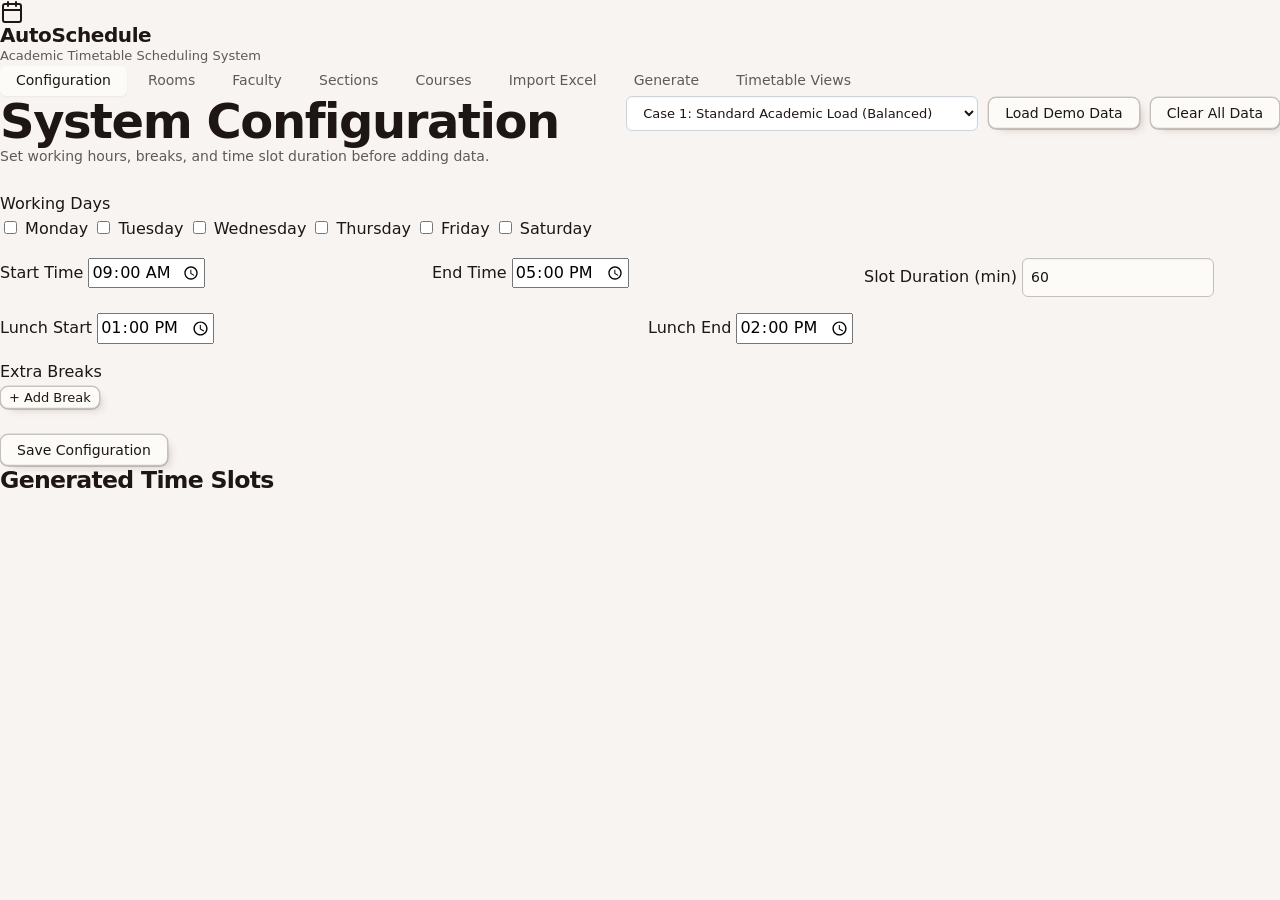
==== commit 614eb2ac: "feat: restore Excel import pipeline with template generator and SQLite persistence" ====
--- a/templates/index.html
+++ b/templates/index.html
@@ -1,982 +1,559 @@
 <!DOCTYPE html>
-<html lang="en" class="js">
+<html lang="en">
 
 <head>
     <meta charset="UTF-8">
     <meta name="viewport" content="width=device-width, initial-scale=1.0">
-    <title>AutoSchedule: Academic Timetable System</title>
-    <meta name="description" content="Constraint-based academic timetable scheduler powered by deterministic backtracking CSP.">
-    <link rel="preconnect" href="https://api.fontshare.com">
-    <link rel="preconnect" href="https://fonts.googleapis.com">
-    <link rel="preconnect" href="https://fonts.gstatic.com" crossorigin>
-    <link href="https://api.fontshare.com/v2/css?f[]=general-sans@400,500,600,700&display=swap" rel="stylesheet">
-    <link href="https://fonts.googleapis.com/css2?family=Geist+Mono:wght@400;500;600&display=swap" rel="stylesheet">
-    <link rel="stylesheet" href="/static/tokens.css">
-    <link rel="stylesheet" href="/static/base.css">
+    <title>AutoSchedule — Academic Timetable System</title>
     <link rel="stylesheet" href="/static/style.css">
-    <link rel="manifest" href="/manifest.json">
-    <style>
-        /* Hallmark: 2.0.0 */
-        html, body { overflow-x: clip; }
-        :focus-visible { outline: 2px solid var(--color-focus); outline-offset: 2px; }
-        button:active, .btn:active, a[role="button"]:active { transform: translateY(1px); }
-        button:disabled, .btn:disabled, input:disabled, select:disabled { opacity: 0.6; cursor: not-allowed; }
-    </style>
 </head>
 
 <body>
 
-    <!-- Top Masthead Header -->
-    <header class="app-header">
-        <div class="container header-inner">
-            <a href="/" class="header-brand" aria-label="AutoSchedule Home">
-                <svg width="22" height="22" viewBox="0 0 24 24" fill="none" stroke="currentColor" stroke-width="2" stroke-linecap="round" stroke-linejoin="round" aria-hidden="true">
-                    <rect x="3" y="4" width="18" height="18" rx="2" ry="2"></rect>
-                    <line x1="16" y1="2" x2="16" y2="6"></line>
-                    <line x1="8" y1="2" x2="8" y2="6"></line>
-                    <line x1="3" y1="10" x2="21" y2="10"></line>
-                </svg>
+    <header>
+        <div class="header-inner">
+            <div class="header-logo">
+                <div class="logo-icon"><svg width="24" height="24" viewBox="0 0 24 24" fill="none" stroke="currentColor"
+                        stroke-width="2" stroke-linecap="round" stroke-linejoin="round">
+                        <rect x="3" y="4" width="18" height="18" rx="2" ry="2"></rect>
+                        <line x1="16" y1="2" x2="16" y2="6"></line>
+                        <line x1="8" y1="2" x2="8" y2="6"></line>
+                        <line x1="3" y1="10" x2="21" y2="10"></line>
+                    </svg></div>
                 <div class="header-text">
                     <h1>AutoSchedule</h1>
-                    <span class="header-subtitle">Constraint Timetable System</span>
-                </div>
-            </a>
-
-            <nav class="header-nav" aria-label="Product Navigation">
-                <a href="#landing-section" class="nav-link active" id="nav-link-overview">Overview</a>
-                <a href="#workbench-section" class="nav-link" id="nav-link-workbench">Workbench</a>
-                <a href="/portal" class="nav-link">Student Portal</a>
-                <a href="#pricing-section" class="nav-link" id="nav-link-pricing">Pricing</a>
-            </nav>
-
-            <div class="header-meta">
-                <select id="header-term-select" class="header-term-selector" aria-label="Select Active Academic Term"></select>
-                <span id="header-lifecycle-chip" class="lifecycle-chip chip-draft">Draft</span>
-                <span id="header-user-badge" class="lifecycle-chip chip-draft" style="display: none;">Guest</span>
-                <button type="button" id="btn-auth-action" class="btn btn-sm btn-outline">Sign In</button>
-                <span class="system-status-chip">Deterministic CSP</span>
+                    <span class="header-subtitle">Academic Timetable Scheduling System</span>
+                </div>
             </div>
         </div>
     </header>
 
+    <nav class="tabs">
+        <button class="tab-btn active" data-target="config">Configuration</button>
+        <button class="tab-btn" data-target="rooms">Rooms</button>
+        <button class="tab-btn" data-target="faculty">Faculty</button>
+        <button class="tab-btn" data-target="sections">Sections</button>
+        <button class="tab-btn" data-target="courses">Courses</button>
+        <button class="tab-btn" data-target="import">Import Excel</button>
+        <button class="tab-btn" data-target="generate">Generate</button>
+        <button class="tab-btn" data-target="views">Timetable Views</button>
+    </nav>
+
     <main id="content">
 
-        <!-- ================================================================= -->
-        <!-- 1. COMMERCIAL LANDING PAGE (Front Page)                           -->
-        <!-- ================================================================= -->
-        <section id="landing-section" class="landing-section container">
-            <div class="landing-hero">
-                <h2 class="hero-headline">Zero-conflict academic timetables for modern universities</h2>
-                <p class="hero-sentence">
-                    Pure-Python constraint satisfaction engine with automated conflict prevention, faculty workload balancing, and multi-candidate generation.
-                </p>
-                <div class="hero-actions">
-                    <button type="button" id="btn-hero-launch-workbench" class="btn btn-primary btn-lg">Open Planner Workbench</button>
-                    <a href="/portal" class="btn btn-outline btn-lg">Browse Student Schedules</a>
-                    <a href="#pricing-section" class="btn btn-outline btn-lg">Campus Licensing</a>
-                </div>
-
-                <div class="hero-proof-band">
-                    <div class="proof-item">
-                        <h4>Hard Constraints</h4>
-                        <p>Zero cohort clashes, room collisions, or faculty double-bookings enforced mathematically.</p>
-                    </div>
-                    <div class="proof-item">
-                        <h4>Relational Schema</h4>
-                        <p>15 normalized tables in 3NF with foreign keys, cascades, and ACID transactions.</p>
-                    </div>
-                    <div class="proof-item">
-                        <h4>Live Calendar Sync</h4>
-                        <p>RFC 5545 iCalendar stream subscriptions for Google Calendar and Apple Calendar.</p>
-                    </div>
-                    <div class="proof-item">
-                        <h4>Offline PWA</h4>
-                        <p>Cache-first service worker delivering instantaneous mobile timetable lookup.</p>
-                    </div>
-                </div>
-            </div>
-
-            <!-- Features & Architecture Grid -->
-            <div class="section-head">
-                <h2>Engine Architecture</h2>
-                <p>Engineered for complex institutional scheduling constraints and accrediting standards.</p>
-            </div>
-
-            <div class="feature-grid">
-                <div class="feature-card">
-                    <h3>Deterministic CSP Solver</h3>
-                    <p>Backtracking search paired with Minimum Remaining Values (MRV) and degree heuristics generates complete weekly schedules without stochastic drift.</p>
-                </div>
-                <div class="feature-card">
-                    <h3>Transactional Seam & Atomic Swaps</h3>
-                    <p>Interactive move and swap validator testing all 6 hard constraints prior to committing. Failed adjustments safely roll back without partial state corruption.</p>
-                </div>
-                <div class="feature-card">
-                    <h3>Snapshot Rollback Governance</h3>
-                    <p>Track versioned schedule snapshots with soft constraint percentage metrics. Restoring an earlier candidate automatically reverts published state to draft.</p>
-                </div>
-                <div class="feature-card">
-                    <h3>Role-Scoped Access Isolation</h3>
-                    <p>Rigorous server-side authorization: students view published schedules, faculty access personal workloads, and coordinators manage institutional resources.</p>
-                </div>
-            </div>
-
-            <!-- Pricing & Campus Licensing Section -->
-            <div id="pricing-section" class="section-head">
-                <h2>Institutional Campus Licensing</h2>
-                <p>Transparent pricing designed for academic departments and university-wide deployments.</p>
-            </div>
-
-            <div class="pricing-grid">
-                <div class="pricing-card">
-                    <div>
-                        <div class="pricing-tier">Departmental Edition</div>
-                        <div class="pricing-price">$1,200 <span>/ academic year</span></div>
-                        <p class="pricing-desc">For individual academic departments requiring autonomous scheduling and local room allocation.</p>
-                        <ul class="pricing-features">
-                            <li>Up to 25 faculty members</li>
-                            <li>Up to 10 classrooms and specialized laboratories</li>
-                            <li>Full CSP deterministic solving engine</li>
-                            <li>Interactive move and swap editor</li>
-                            <li>Excel workbook data import and export</li>
-                            <li>Student public schedule portal</li>
-                        </ul>
-                    </div>
-                    <button type="button" class="btn btn-outline" onclick="openAuthModal()">Get Started</button>
-                </div>
-
-                <div class="pricing-card featured">
-                    <div>
-                        <div class="pricing-tier">University Campus Enterprise</div>
-                        <div class="pricing-price">$4,800 <span>/ academic year</span></div>
-                        <p class="pricing-desc">Comprehensive institution-wide timetable orchestration with centralized room pooling and calendar feeds.</p>
-                        <ul class="pricing-features">
-                            <li>Unlimited departments, faculty, and student cohorts</li>
-                            <li>Multi-building classroom and lab allocation</li>
-                            <li>Personalized faculty RFC 5545 iCalendar feeds</li>
-                            <li>Schedule version snapshots and governance rollbacks</li>
-                            <li>Real-time change alert notification ledger</li>
-                            <li>Institutional room utilization and workload analytics</li>
-                            <li>PostgreSQL enterprise database support</li>
-                        </ul>
-                    </div>
-                    <button type="button" class="btn btn-primary" onclick="openAuthModal()">Deploy Campus Enterprise</button>
-                </div>
-            </div>
-        </section>
-
-        <!-- ================================================================= -->
-        <!-- 2. FACULTY SELF-SERVICE DASHBOARD                                 -->
-        <!-- ================================================================= -->
-        <section id="faculty-dashboard-section" class="container" style="display: none; padding-top: var(--space-xl);">
-            <div class="page-header">
-                <div>
-                    <h2 class="page-title" id="faculty-welcome-title">Faculty Schedule & Workload</h2>
-                    <p class="page-desc">Your personal teaching assignments, contact hours balance, and calendar subscription.</p>
-                </div>
-                <div class="actions">
-                    <button type="button" id="btn-faculty-ics" class="btn btn-primary" style="white-space: nowrap;">Subscribe Calendar (.ics)</button>
-                </div>
-            </div>
-
-            <div class="surface-card">
-                <div class="form-row">
-                    <div>
-                        <div class="form-label">Weekly Contact Hours</div>
-                        <div style="font-size: var(--text-2xl); font-weight: 600;" id="faculty-workload-hours">0.0 hrs</div>
-                        <div class="form-hint">Institutional target: 16.0 to 20.0 teaching hours per week</div>
-                    </div>
-                    <div>
-                        <div class="form-label">Assigned Courses</div>
-                        <div style="font-size: var(--text-lg); font-weight: 500;" id="faculty-course-count">0 courses</div>
-                        <div class="form-hint" id="faculty-course-names">-</div>
-                    </div>
-                    <div>
-                        <div class="form-label">Calendar Feed URL</div>
-                        <input type="text" id="faculty-ics-url-display" readonly style="width: 100%; font-family: var(--font-outlier); font-size: var(--text-xs);">
-                    </div>
-                </div>
-            </div>
-
-            <div class="surface-card">
-                <h3>Personal Weekly Schedule</h3>
-                <div class="tt-grid-wrapper" style="margin-top: var(--space-md);">
-                    <div id="faculty-personal-timetable-container"></div>
-                </div>
-            </div>
-        </section>
-
-        <!-- ================================================================= -->
-        <!-- 3. ADMINISTRATOR & COORDINATOR SCHEDULING WORKBENCH               -->
-        <!-- ================================================================= -->
-        <section id="workbench-section" class="container" style="padding-top: var(--space-xl);">
-            
-            <div class="page-header">
-                <div>
-                    <h2 class="page-title">Scheduling Workbench</h2>
-                    <p class="page-desc">Configure academic terms, institutional resources, execute CSP solvers, and review conflict-free schedules.</p>
-                </div>
-                <div class="actions" style="display: flex; gap: var(--space-xs); flex-wrap: wrap;">
-                    <button id="btn-version-history" class="btn btn-outline btn-sm">Version History</button>
-                    <button id="btn-change-alerts" class="btn btn-outline btn-sm">Change Log</button>
-                    <button id="btn-reports-analytics" class="btn btn-outline btn-sm">Utilization Report</button>
-                    <button id="btn-header-snapshot" class="btn btn-primary btn-sm">Save Snapshot</button>
-                </div>
-            </div>
-
-            <!-- Tab Navigation Groove -->
-            <div class="tabs-groove" style="margin-bottom: var(--space-lg);">
-                <button class="tab-btn active" data-target="config">Configuration</button>
-                <button class="tab-btn" data-target="rooms">Rooms</button>
-                <button class="tab-btn" data-target="faculty">Faculty</button>
-                <button class="tab-btn" data-target="sections">Sections</button>
-                <button class="tab-btn" data-target="courses">Courses</button>
-                <button class="tab-btn" data-target="generate">Generate</button>
-                <button class="tab-btn" data-target="views">Timetable Views</button>
-                <button class="tab-btn" data-target="theory">Theory & Defense</button>
-            </div>
-
-            <!-- TAB 1: Configuration -->
-            <div id="config" class="tab-content active">
-                <div class="surface-card">
-                    <div class="page-header" style="margin-bottom: var(--space-md);">
-                        <div>
-                            <h3>Academic Timing & Working Hours</h3>
-                            <p class="page-desc">Define standard daily instructional slots, start time, and lunch breaks.</p>
-                        </div>
-                        <div class="actions">
-                            <select id="demo-scenario-select" aria-label="Select demo scenario">
-                                <option value="standard">Case 1: Standard Academic Load (Balanced)</option>
-                                <option value="bottleneck">Case 2: Resource Bottleneck (High Contention)</option>
-                                <option value="infeasible">Case 3: Infeasible Conflict (Stress Test)</option>
-                                <option value="single_section">Case 4: Single Section (Viva Walkthrough)</option>
-                            </select>
-                            <button id="btn-load-demo" class="btn btn-success btn-sm">Load Demo</button>
-                            <button id="btn-open-import" class="btn btn-outline btn-sm">Import Excel</button>
-                            <a href="/api/import/template" class="btn btn-outline btn-sm" download>Template</a>
-                            <button id="btn-clear-data" class="btn btn-danger btn-sm">Clear Data</button>
-                        </div>
-                    </div>
-
-                    <form id="form-config">
+        <!-- Configuration Tab -->
+        <section id="config" class="tab-content active">
+            <div class="page-header">
+                <div>
+                    <h2>System Configuration</h2>
+                    <p class="page-desc">Set working hours, breaks, and time slot duration before adding data.</p>
+                </div>
+                <div class="actions" style="display:flex;align-items:center;gap:10px;flex-wrap:wrap;">
+                    <select id="demo-scenario-select" style="padding: 8px 12px; border-radius: 6px; border: 1px solid #cbd5e1; font-size: 13px; font-weight: 500; background: #fff; cursor: pointer; color: var(--text-dark);">
+                        <option value="standard">Case 1: Standard Academic Load (Balanced)</option>
+                        <option value="bottleneck">Case 2: Resource Bottleneck (High Contention)</option>
+                        <option value="infeasible">Case 3: Infeasible Conflict (Stress Test)</option>
+                        <option value="single_section">Case 4: Single Section (Viva Walkthrough)</option>
+                    </select>
+                    <button id="btn-load-demo" class="btn success">
+                        Load Demo Data
+                    </button>
+                    <button id="btn-clear-data" class="btn danger">
+                        Clear All Data
+                    </button>
+                </div>
+            </div>
+
+            <div class="card">
+                <form id="form-config">
+                    <div class="form-group">
+                        <label>Working Days</label>
+                        <div class="checkbox-group">
+                            <label class="checkbox-pill"><input type="checkbox" name="working_days" value="Monday">
+                                Monday</label>
+                            <label class="checkbox-pill"><input type="checkbox" name="working_days" value="Tuesday">
+                                Tuesday</label>
+                            <label class="checkbox-pill"><input type="checkbox" name="working_days" value="Wednesday">
+                                Wednesday</label>
+                            <label class="checkbox-pill"><input type="checkbox" name="working_days" value="Thursday">
+                                Thursday</label>
+                            <label class="checkbox-pill"><input type="checkbox" name="working_days" value="Friday">
+                                Friday</label>
+                            <label class="checkbox-pill"><input type="checkbox" name="working_days" value="Saturday">
+                                Saturday</label>
+                        </div>
+                    </div>
+
+                    <div class="form-row">
                         <div class="form-group">
-                            <label class="form-label">Working Days</label>
-                            <div style="display: flex; gap: var(--space-xs); flex-wrap: wrap;">
-                                <label><input type="checkbox" name="working_days" value="Monday"> Monday</label>
-                                <label><input type="checkbox" name="working_days" value="Tuesday"> Tuesday</label>
-                                <label><input type="checkbox" name="working_days" value="Wednesday"> Wednesday</label>
-                                <label><input type="checkbox" name="working_days" value="Thursday"> Thursday</label>
-                                <label><input type="checkbox" name="working_days" value="Friday"> Friday</label>
-                                <label><input type="checkbox" name="working_days" value="Saturday"> Saturday</label>
-                            </div>
-                        </div>
-
-                        <div class="form-row">
-                            <div class="form-group">
-                                <label class="form-label" for="start_time">Start Time</label>
-                                <input type="time" id="start_time" name="start_time" value="09:00" required>
-                            </div>
-                            <div class="form-group">
-                                <label class="form-label" for="end_time">End Time</label>
-                                <input type="time" id="end_time" name="end_time" value="17:00" required>
-                            </div>
-                            <div class="form-group">
-                                <label class="form-label" for="slot_duration_minutes">Slot Duration (min)</label>
-                                <input type="number" id="slot_duration_minutes" name="slot_duration_minutes" value="60" required>
-                            </div>
-                        </div>
-
-                        <div class="form-row">
-                            <div class="form-group">
-                                <label class="form-label" for="lunch_start">Lunch Start</label>
-                                <input type="time" id="lunch_start" name="lunch_start" value="13:00" required>
-                            </div>
-                            <div class="form-group">
-                                <label class="form-label" for="lunch_end">Lunch End</label>
-                                <input type="time" id="lunch_end" name="lunch_end" value="14:00" required>
-                            </div>
-                        </div>
-
+                            <label for="start_time">Start Time</label>
+                            <input type="time" id="start_time" name="start_time" value="09:00" required>
+                        </div>
                         <div class="form-group">
-                            <label class="form-label">Additional Recess Breaks</label>
-                            <div id="breaks-container"></div>
-                            <button type="button" id="btn-add-break" class="btn btn-sm btn-outline">+ Add Break</button>
-                        </div>
-
-                        <button type="submit" class="btn btn-primary">Save Configuration</button>
-                    </form>
-                </div>
-
-                <div class="surface-card">
-                    <h3>Generated Daily Time Slots</h3>
-                    <div id="time-slots-list" class="form-hint" style="margin-top: var(--space-xs); line-height: 1.8;"></div>
-                </div>
-            </div>
-
-            <!-- TAB 2: Rooms -->
-            <div id="rooms" class="tab-content">
-                <div class="surface-card">
-                    <h3>Register Classroom or Laboratory</h3>
-                    <form id="form-room" style="margin-top: var(--space-md);">
-                        <div class="form-row">
-                            <div class="form-group">
-                                <label class="form-label" for="room_id">Room Code</label>
-                                <input type="text" id="room_id" name="id" placeholder="e.g. R101, L102" required>
-                            </div>
-                            <div class="form-group">
-                                <label class="form-label" for="room_name">Display Name</label>
-                                <input type="text" id="room_name" name="name" placeholder="e.g. Lecture Hall 101" required>
-                            </div>
-                            <div class="form-group">
-                                <label class="form-label" for="room_type">Facility Type</label>
-                                <select id="room_type" name="room_type" required>
-                                    <option value="THEORY_ROOM">Theory Classroom</option>
-                                    <option value="LAB">Computer/Hardware Lab</option>
-                                </select>
-                            </div>
-                            <div class="form-group">
-                                <label class="form-label" for="room_capacity">Seating Capacity</label>
-                                <input type="number" id="room_capacity" name="capacity" value="60" required>
-                            </div>
-                            <div class="form-group">
-                                <label class="form-label" for="room_category">Category Tag</label>
-                                <input type="text" id="room_category" name="category" placeholder="e.g. Core, Elective">
-                            </div>
-                        </div>
-                        <button type="submit" class="btn btn-primary btn-sm">Add Room</button>
-                    </form>
-                </div>
-
-                <div class="surface-card">
-                    <h3>Active Institutional Facilities</h3>
-                    <div class="table-container" style="margin-top: var(--space-md);">
-                        <table id="table-rooms" class="data-table">
-                            <thead>
-                                <tr>
-                                    <th>Code</th>
-                                    <th>Name</th>
-                                    <th>Type</th>
-                                    <th>Capacity</th>
-                                    <th>Category</th>
-                                    <th>Actions</th>
-                                </tr>
-                            </thead>
-                            <tbody id="rooms-tbody"></tbody>
-                        </table>
-                    </div>
-                </div>
-            </div>
-
-            <!-- TAB 3: Faculty -->
-            <div id="faculty" class="tab-content">
-                <div class="surface-card">
-                    <h3>Register Faculty Member</h3>
-                    <form id="form-faculty" style="margin-top: var(--space-md);">
-                        <div class="form-row">
-                            <div class="form-group">
-                                <label class="form-label" for="faculty_id">Faculty Identifier</label>
-                                <input type="text" id="faculty_id" name="id" placeholder="e.g. FAC001" required>
-                            </div>
-                            <div class="form-group">
-                                <label class="form-label" for="faculty_name">Full Name</label>
-                                <input type="text" id="faculty_name" name="name" placeholder="e.g. Dr. Sarah Jenkins" required>
-                            </div>
-                        </div>
-                        <button type="submit" class="btn btn-primary btn-sm">Add Faculty</button>
-                    </form>
-                </div>
-
-                <div class="surface-card">
-                    <h3>Faculty Roster & Availability</h3>
-                    <div class="table-container" style="margin-top: var(--space-md);">
-                        <table id="table-faculty" class="data-table">
-                            <thead>
-                                <tr>
-                                    <th>ID</th>
-                                    <th>Name</th>
-                                    <th>Available Days</th>
-                                    <th>Unavailability Windows</th>
-                                    <th>Actions</th>
-                                </tr>
-                            </thead>
-                            <tbody id="faculty-tbody"></tbody>
-                        </table>
-                    </div>
-                </div>
-            </div>
-
-            <!-- TAB 4: Sections -->
-            <div id="sections" class="tab-content">
-                <div class="surface-card">
-                    <h3>Create Student Section</h3>
-                    <form id="form-section" style="margin-top: var(--space-md);">
-                        <div class="form-row">
-                            <div class="form-group">
-                                <label class="form-label" for="section_id">Section ID</label>
-                                <input type="text" id="section_id" name="id" placeholder="e.g. 3A, 5B" required>
-                            </div>
-                            <div class="form-group">
-                                <label class="form-label" for="section_name">Cohort Name</label>
-                                <input type="text" id="section_name" name="name" placeholder="e.g. CSE 3rd Sem Division A" required>
-                            </div>
-                            <div class="form-group">
-                                <label class="form-label" for="section_semester">Semester</label>
-                                <input type="number" id="section_semester" name="semester" value="3" required>
-                            </div>
-                            <div class="form-group">
-                                <label class="form-label" for="section_division">Division</label>
-                                <input type="text" id="section_division" name="division" value="A" required>
-                            </div>
-                            <div class="form-group">
-                                <label class="form-label" for="section_strength">Student Count</label>
-                                <input type="number" id="section_strength" name="strength" value="60" required>
-                            </div>
-                        </div>
-                        <button type="submit" class="btn btn-primary btn-sm">Add Section</button>
-                    </form>
-                </div>
-
-                <div class="surface-card">
-                    <h3>Student Sections</h3>
-                    <div class="table-container" style="margin-top: var(--space-md);">
-                        <table id="table-sections" class="data-table">
-                            <thead>
-                                <tr>
-                                    <th>ID</th>
-                                    <th>Name</th>
-                                    <th>Semester</th>
-                                    <th>Division</th>
-                                    <th>Strength</th>
-                                    <th>Actions</th>
-                                </tr>
-                            </thead>
-                            <tbody id="sections-tbody"></tbody>
-                        </table>
-                    </div>
-                </div>
-
-                <!-- Laboratory Batches -->
-                <div class="surface-card">
-                    <h3>Laboratory Sub-Batches</h3>
-                    <form id="form-batch" style="margin-top: var(--space-md);">
-                        <div class="form-row">
-                            <div class="form-group">
-                                <label class="form-label" for="batch_id">Batch Identifier</label>
-                                <input type="text" id="batch_id" name="id" placeholder="e.g. 3A1, 3A2" required>
-                            </div>
-                            <div class="form-group">
-                                <label class="form-label" for="batch_name">Batch Name</label>
-                                <input type="text" id="batch_name" name="name" placeholder="e.g. Batch A1" required>
-                            </div>
-                            <div class="form-group">
-                                <label class="form-label" for="batch_section">Parent Section</label>
-                                <select id="batch_section" name="section_id" required></select>
-                            </div>
-                            <div class="form-group">
-                                <label class="form-label" for="batch_strength">Batch Strength</label>
-                                <input type="number" id="batch_strength" name="strength" value="30" required>
-                            </div>
-                        </div>
-                        <button type="submit" class="btn btn-primary btn-sm">Add Batch</button>
-                    </form>
-
-                    <div class="table-container" style="margin-top: var(--space-md);">
-                        <table id="table-batches" class="data-table">
-                            <thead>
-                                <tr>
-                                    <th>ID</th>
-                                    <th>Name</th>
-                                    <th>Section</th>
-                                    <th>Strength</th>
-                                    <th>Actions</th>
-                                </tr>
-                            </thead>
-                            <tbody id="batches-tbody"></tbody>
-                        </table>
-                    </div>
-                </div>
-            </div>
-
-            <!-- TAB 5: Courses -->
-            <div id="courses" class="tab-content">
-                <div class="surface-card">
-                    <h3>Curriculum Course Catalog</h3>
-                    <form id="form-course" style="margin-top: var(--space-md);">
-                        <div class="form-row">
-                            <div class="form-group">
-                                <label class="form-label" for="course_id">Course ID</label>
-                                <input type="text" id="course_id" name="id" placeholder="e.g. CS301_3A" required>
-                            </div>
-                            <div class="form-group">
-                                <label class="form-label" for="course_code">Subject Code</label>
-                                <input type="text" id="course_code" name="code" placeholder="e.g. CS301" required>
-                            </div>
-                            <div class="form-group">
-                                <label class="form-label" for="course_name">Course Title</label>
-                                <input type="text" id="course_name" name="name" placeholder="e.g. Data Structures" required>
-                            </div>
-                            <div class="form-group">
-                                <label class="form-label" for="course_section">Assigned Section</label>
-                                <select id="course_section" name="section_id" required></select>
-                            </div>
-                        </div>
-
-                        <div class="form-row">
-                            <div class="form-group">
-                                <label class="form-label" for="course_l">Lecture Hours (L)</label>
-                                <input type="number" id="course_l" name="l" value="3" required>
-                            </div>
-                            <div class="form-group">
-                                <label class="form-label" for="course_t">Tutorial Hours (T)</label>
-                                <input type="number" id="course_t" name="t" value="0" required>
-                            </div>
-                            <div class="form-group">
-                                <label class="form-label" for="course_p">Practical/Lab Hours (P)</label>
-                                <input type="number" id="course_p" name="p" value="0" required>
-                            </div>
-                            <div class="form-group">
-                                <label class="form-label" for="course_room_type">Room Requirement</label>
-                                <select id="course_room_type" name="room_type" required>
-                                    <option value="THEORY_ROOM">Theory Room</option>
-                                    <option value="LAB">Laboratory</option>
-                                </select>
-                            </div>
-                        </div>
-
-                        <div class="form-row">
-                            <div class="form-group">
-                                <label class="form-label" for="course_faculty">Lead Instructor</label>
-                                <select id="course_faculty" name="faculty_ids" required></select>
-                            </div>
-                            <div class="form-group">
-                                <label class="form-label" for="course_assistant_faculty">Assistant Instructors</label>
-                                <select id="course_assistant_faculty" name="assistant_faculty_ids" multiple></select>
-                            </div>
-                            <div class="form-group">
-                                <label class="form-label" for="course_required_room">Specific Room (Optional)</label>
-                                <select id="course_required_room" name="required_room_id"></select>
-                            </div>
-                            <div class="form-group">
-                                <label class="form-label" for="course_lab_batches">Lab Batches (If Practical)</label>
-                                <select id="course_lab_batches" name="lab_batches" multiple></select>
-                            </div>
-                            <div class="form-group">
-                                <label class="form-label" for="course_lab_duration">Lab Block Duration</label>
-                                <input type="number" id="course_lab_duration" name="lab_duration_slots" value="2">
-                            </div>
-                        </div>
-
-                        <button type="submit" class="btn btn-primary btn-sm">Add Course</button>
-                    </form>
-                </div>
-
-                <div class="surface-card">
-                    <h3>Active Course Offerings</h3>
-                    <div class="table-container" style="margin-top: var(--space-md);">
-                        <table id="table-courses" class="data-table">
-                            <thead>
-                                <tr>
-                                    <th>ID</th>
-                                    <th>Code</th>
-                                    <th>Title</th>
-                                    <th>Section</th>
-                                    <th>L-T-P</th>
-                                    <th>Lab Batches</th>
-                                    <th>Faculty</th>
-                                    <th>Assistants</th>
-                                    <th>Room Type</th>
-                                    <th>Actions</th>
-                                </tr>
-                            </thead>
-                            <tbody id="courses-tbody"></tbody>
-                        </table>
-                    </div>
-                </div>
-            </div>
-
-            <!-- TAB 6: Generate -->
-            <div id="generate" class="tab-content">
-                <div class="surface-card">
-                    <div class="page-header" style="margin-bottom: var(--space-md);">
-                        <div>
-                            <h3>Constraint Satisfaction Solver</h3>
-                            <p class="page-desc">Execute pure-Python deterministic backtracking CSP solver with MRV and degree heuristics.</p>
-                        </div>
-                        <div class="actions">
-                            <button id="btn-generate" class="btn btn-primary">Solve Primary Schedule</button>
-                            <button id="btn-generate-multiple" class="btn btn-outline" style="white-space: nowrap;">Generate Multiple Candidates</button>
-                            <button id="btn-validate" class="btn btn-outline btn-sm">Verify Hard Constraints</button>
-                        </div>
-                    </div>
-
-                    <div id="generate-status" style="margin-bottom: var(--space-md);"></div>
-
-                    <!-- Diagnostics Card -->
-                    <div id="gen-status-card" class="surface-card-plain" style="display: none; background: var(--color-paper-2);">
-                        <div style="display: flex; justify-content: space-between; align-items: center; flex-wrap: wrap; gap: var(--space-xs);">
-                            <span id="gen-status-text" style="font-weight: 600;">Status: Ready</span>
-                            <span id="gen-score" style="font-family: var(--font-outlier); font-size: var(--text-lg);">Score: 0%</span>
-                        </div>
-                        <div id="gen-diagnostics" style="margin-top: var(--space-xs); font-size: var(--text-xs); color: var(--color-muted);"></div>
-                    </div>
-
-                    <!-- Hard Constraint Verification Report -->
-                    <div id="validation-report" class="surface-card-plain" style="display: none; margin-top: var(--space-md); background: var(--color-paper-2);">
-                        <h4 style="margin-bottom: var(--space-xs);">Hard Constraint Verification</h4>
-                        <div id="val-content" style="font-size: var(--text-xs);"></div>
-                    </div>
-
-                    <!-- Multi-Candidate Alternatives Panel -->
-                    <div id="variants-comparison-panel" style="display: none; margin-top: var(--space-lg);">
-                        <h4>Alternative Timetable Candidates</h4>
-                        <p class="form-hint" style="margin-bottom: var(--space-md);">Compare candidate variants across soft scores and diversity percentage before selecting the active institutional schedule.</p>
-                        <div id="variants-grid" class="variants-grid"></div>
-                    </div>
-                </div>
-
-                <!-- Trace Diagnostics Control -->
-                <div class="surface-card">
-                    <h3>Solver Execution Trace Debugging</h3>
-                    <div class="form-row" style="margin-top: var(--space-md);">
+                            <label for="end_time">End Time</label>
+                            <input type="time" id="end_time" name="end_time" value="17:00" required>
+                        </div>
                         <div class="form-group">
-                            <label class="form-label" for="trace-level">Trace Logging Verbosity</label>
-                            <select id="trace-level">
-                                <option value="0">Level 0: Off</option>
-                                <option value="1">Level 1: Milestone Events Only</option>
-                                <option value="2">Level 2: Step-by-Step Backtracking</option>
-                                <option value="3">Level 3: Full Arc Consistency Trace</option>
-                            </select>
-                        </div>
+                            <label for="slot_duration_minutes">Slot Duration (min)</label>
+                            <input type="number" id="slot_duration_minutes" name="slot_duration_minutes" value="60"
+                                required>
+                        </div>
+                    </div>
+
+                    <div class="form-row">
                         <div class="form-group">
-                            <label class="form-label" for="trace-filter">Session Filter (Optional)</label>
-                            <input type="text" id="trace-filter" placeholder="e.g. CS301_3A_L0">
-                        </div>
-                    </div>
-                </div>
-            </div>
-
-            <!-- TAB 7: Timetable Views & Seam Editor -->
-            <div id="views" class="tab-content">
-                <div class="page-header">
-                    <div>
-                        <h3>Operational Timetable Grid</h3>
-                        <p class="page-desc">Interactive weekly schedule grid. Click any scheduled session to relocate or swap with live constraint validation.</p>
-                    </div>
-                    <div class="actions" style="display: flex; gap: var(--space-xs); flex-wrap: wrap; align-items: center;">
-                        <span id="views-lifecycle-badge" class="lifecycle-chip chip-draft">Draft</span>
-                        <button id="btn-publish-schedule" class="btn btn-success btn-sm">Publish Schedule</button>
-                        <button id="btn-unpublish-schedule" class="btn btn-outline btn-sm">Unpublish</button>
-                        <button id="btn-export-excel" class="btn btn-outline btn-sm">Export Excel</button>
-                        <button id="btn-print" class="btn btn-outline btn-sm">Print</button>
-                    </div>
-                </div>
-
-                <div class="surface-card" style="margin-bottom: var(--space-md); display: flex; justify-content: space-between; align-items: center; gap: var(--space-md); flex-wrap: wrap;">
-                    <div class="view-tabs" role="tablist">
-                        <button class="view-btn active" data-view="master">Master View</button>
-                        <button class="view-btn" data-view="section">By Section</button>
-                        <button class="view-btn" data-view="faculty">By Faculty</button>
-                        <button class="view-btn" data-view="room">By Room</button>
-                    </div>
-
-                    <div style="display: flex; gap: var(--space-sm); align-items: center; flex-wrap: wrap;">
-                        <select id="view-selector" class="view-dropdown" style="display: none;"></select>
-                        <a id="btn-faculty-ics" class="btn btn-outline btn-sm" style="display: none; text-decoration: none; white-space: nowrap;" target="_blank">
-                            Subscribe Calendar (.ics)
-                        </a>
-                    </div>
-                </div>
-
-                <!-- Timetable Grid Container -->
-                <div id="view-content" class="tt-grid-wrapper"></div>
-            </div>
-
-            <!-- TAB 8: Theory & Viva Defense Guide -->
-            <div id="theory" class="tab-content">
-                <div class="surface-card">
-                    <h3>Constraint Satisfaction Problem (CSP) Formulation</h3>
-                    <div class="page-desc" style="max-width: 75ch; margin-top: var(--space-sm); line-height: 1.6;">
-                        <p><strong>Formal Model:</strong> A timetable is defined by a tuple <code>(X, D, C)</code> where:</p>
-                        <ul style="margin-block: var(--space-xs); padding-left: var(--space-lg);">
-                            <li><strong>Variables (X):</strong> Every lecture session and laboratory block across all registered courses.</li>
-                            <li><strong>Domains (D):</strong> Feasible assignments of <code>(Day, Start Slot, Room)</code> satisfying time and capacity boundaries.</li>
-                            <li><strong>Hard Constraints (C_hard):</strong> Absolute inviolable constraints. Solutions violating even one hard constraint are discarded.</li>
-                            <li><strong>Soft Constraints (C_soft):</strong> Quality optimization metrics aggregated into a weighted soft score.</li>
-                        </ul>
-
-                        <h3 style="margin-top: var(--space-md);">The 6 Hard Constraints</h3>
-                        <ol style="margin-block: var(--space-xs); padding-left: var(--space-lg);">
-                            <li><strong>Room Conflict:</strong> At most one academic session per room per time slot.</li>
-                            <li><strong>Faculty Conflict:</strong> No instructor scheduled in two simultaneous classes.</li>
-                            <li><strong>Cohort Conflict:</strong> No student section or overlapping lab batch double-booked.</li>
-                            <li><strong>Faculty Availability:</strong> Sessions scheduled only during designated available days and hours.</li>
-                            <li><strong>Room Suitability:</strong> Laboratories assigned exclusively to lab blocks; seating capacity &ge; cohort strength.</li>
-                            <li><strong>Session Continuity:</strong> Multi-hour lab blocks assigned to contiguous unbroken time slots.</li>
-                        </ol>
-                    </div>
-                </div>
-            </div>
-
-        </section>
-
-    </main>
-
-    <!-- ===================================================================== -->
-    <!-- MODAL DIALOGS                                                         -->
-    <!-- ===================================================================== -->
-
-    <!-- Auth Login Modal -->
-    <div id="modal-auth" class="modal">
-        <div class="modal-content">
-            <div class="modal-header">
-                <h3>Campus Account Sign In</h3>
-                <button type="button" class="modal-close" id="btn-close-auth">&times;</button>
-            </div>
-            <form id="form-auth-login">
-                <div class="form-group">
-                    <label class="form-label" for="auth-username">Username</label>
-                    <input type="text" id="auth-username" required autocomplete="username">
-                </div>
-                <div class="form-group">
-                    <label class="form-label" for="auth-password">Password</label>
-                    <input type="password" id="auth-password" required autocomplete="current-password">
-                </div>
-                <div id="auth-feedback" class="form-hint" style="color: var(--color-error); margin-bottom: var(--space-sm);"></div>
-                <div style="display: flex; gap: var(--space-xs); justify-content: flex-end;">
-                    <button type="button" class="btn btn-outline" id="btn-cancel-auth">Cancel</button>
-                    <button type="submit" class="btn btn-primary" id="btn-submit-auth">Sign In</button>
-                </div>
-                <div style="margin-top: var(--space-md); padding-top: var(--space-md); border-top: 1px solid var(--color-rule);">
-                    <span class="form-hint" style="display: block; margin-bottom: var(--space-2xs);">Quick demo credentials:</span>
-                    <div style="display: flex; gap: var(--space-2xs); flex-wrap: wrap;">
-                        <button type="button" class="btn btn-sm btn-outline" onclick="quickFillAuth('admin', 'admin123')">Admin</button>
-                        <button type="button" class="btn btn-sm btn-outline" onclick="quickFillAuth('coordinator', 'coord123')">Coordinator</button>
-                        <button type="button" class="btn btn-sm btn-outline" onclick="quickFillAuth('faculty', 'faculty123')">Faculty</button>
-                        <button type="button" class="btn btn-sm btn-outline" onclick="quickFillAuth('student', 'student123')">Student</button>
-                    </div>
-                </div>
-            </form>
-        </div>
-    </div>
-
-    <!-- Excel Import Modal -->
-    <div id="modal-import" class="modal">
-        <div class="modal-content">
-            <div class="modal-header">
-                <h3>Import Institutional Excel Workbook</h3>
-                <button type="button" class="modal-close" id="btn-close-import">&times;</button>
-            </div>
-            <form id="form-import-excel">
-                <p class="page-desc" style="margin-bottom: var(--space-md);">Upload a formatted multi-sheet Excel file (.xlsx) containing Rooms, Faculty, Sections, Batches, and Courses.</p>
-                <div class="form-group">
-                    <label class="form-label" for="excel-file-input">Excel File (.xlsx)</label>
-                    <input type="file" id="excel-file-input" accept=".xlsx,.xlsm" required>
-                </div>
-                <div class="form-group">
-                    <label class="form-label">Import Mode</label>
-                    <label><input type="radio" name="import_mode" value="replace" checked> Replace existing dataset</label>
-                    <label style="margin-left: var(--space-md);"><input type="radio" name="import_mode" value="append"> Append new records</label>
-                </div>
-                <div id="import-feedback" class="form-hint" style="margin-bottom: var(--space-md);"></div>
-                <div style="display: flex; gap: var(--space-xs); justify-content: flex-end;">
-                    <button type="button" class="btn btn-outline" id="btn-cancel-import">Cancel</button>
-                    <button type="submit" class="btn btn-primary" id="btn-submit-import">Import Workbook</button>
-                </div>
-            </form>
-        </div>
-    </div>
-
-    <!-- Interactive Move Session Modal -->
-    <div id="modal-move-session" class="modal">
-        <div class="modal-content">
-            <div class="modal-header">
-                <h3>Relocate Scheduled Session</h3>
-                <button type="button" class="modal-close" id="btn-close-move">&times;</button>
-            </div>
-            <form id="form-move-session">
-                <input type="hidden" id="move-session-id">
-                <div style="margin-bottom: var(--space-md);">
-                    <h4 id="move-modal-course-title" style="margin-bottom: var(--space-3xs);">Course</h4>
-                    <span id="move-modal-course-meta" class="form-hint">Details</span>
-                    <div id="move-modal-current-pos" class="form-hint" style="font-weight: 500; color: var(--color-ink);">Current: Monday, Slot 0 (Room 101)</div>
-                </div>
-
-                <div class="form-row">
+                            <label for="lunch_start">Lunch Start</label>
+                            <input type="time" id="lunch_start" name="lunch_start" value="13:00" required>
+                        </div>
+                        <div class="form-group">
+                            <label for="lunch_end">Lunch End</label>
+                            <input type="time" id="lunch_end" name="lunch_end" value="14:00" required>
+                        </div>
+                    </div>
+
                     <div class="form-group">
-                        <label class="form-label" for="move-target-day">Target Day</label>
-                        <select id="move-target-day" required>
-                            <option value="Monday">Monday</option>
-                            <option value="Tuesday">Tuesday</option>
-                            <option value="Wednesday">Wednesday</option>
-                            <option value="Thursday">Thursday</option>
-                            <option value="Friday">Friday</option>
-                            <option value="Saturday">Saturday</option>
-                        </select>
-                    </div>
-                    <div class="form-group">
-                        <label class="form-label" for="move-target-slot">Target Slot</label>
-                        <select id="move-target-slot" required></select>
-                    </div>
-                    <div class="form-group">
-                        <label class="form-label" for="move-target-room">Target Room</label>
-                        <select id="move-target-room" required></select>
-                    </div>
-                </div>
-
-                <div id="move-feedback" class="form-hint" style="margin-bottom: var(--space-md);"></div>
-
-                <div style="display: flex; gap: var(--space-xs); justify-content: flex-end;">
-                    <button type="button" class="btn btn-outline" id="btn-check-move">Verify Collision</button>
-                    <button type="button" class="btn btn-outline" id="btn-cancel-move">Cancel</button>
-                    <button type="submit" class="btn btn-primary" id="btn-apply-move">Apply Move</button>
-                </div>
-            </form>
-        </div>
-    </div>
-
-    <!-- Version Snapshots Modal -->
-    <div id="modal-version-history" class="modal">
-        <div class="modal-content" style="max-width: 800px;">
-            <div class="modal-header">
-                <h3>Schedule Version Snapshots & Rollback</h3>
-                <button type="button" class="modal-close" id="btn-close-version-history">&times;</button>
-            </div>
-            <div style="margin-bottom: var(--space-md);">
-                <div class="form-row" style="align-items: flex-end;">
-                    <div class="form-group" style="margin-bottom: 0;">
-                        <label class="form-label" for="snapshot-tag-input">Version Tag (Optional)</label>
-                        <input type="text" id="snapshot-tag-input" placeholder="e.g. v1.1-post-faculty-review">
-                    </div>
-                    <div class="form-group" style="margin-bottom: 0;">
-                        <label class="form-label" for="snapshot-note-input">Change Notes</label>
-                        <input type="text" id="snapshot-note-input" placeholder="e.g. Swapped CS301 lab to Friday morning">
-                    </div>
-                    <div class="form-group" style="margin-bottom: 0;">
-                        <button type="button" id="btn-save-snapshot" class="btn btn-primary btn-sm" style="height: 38px;">Save Snapshot</button>
-                    </div>
-                </div>
-            </div>
-            <div class="table-container" style="max-height: 350px; overflow-y: auto;">
-                <table class="data-table">
+                        <label>Extra Breaks</label>
+                        <div id="breaks-container"></div>
+                        <button type="button" id="btn-add-break" class="btn btn-sm">+ Add Break</button>
+                    </div>
+
+                    <button type="submit" class="btn primary" style="margin-top: 8px;">Save Configuration</button>
+                </form>
+            </div>
+
+            <div class="card" id="time-slots-display">
+                <h3>Generated Time Slots</h3>
+                <ul id="time-slots-list" class="slot-list"></ul>
+            </div>
+        </section>
+
+        <!-- Rooms Tab -->
+        <section id="rooms" class="tab-content">
+            <div class="page-header">
+                <div>
+                    <h2>Rooms</h2>
+                    <p class="page-desc">Add theory classrooms and lab rooms with their capacities.</p>
+                </div>
+            </div>
+            <div class="card">
+                <h3 class="form-title">Add New Room</h3>
+                <form id="form-room" class="add-form">
+                    <input type="text" id="room_id" placeholder="Room ID (e.g. R101)" required>
+                    <input type="text" id="room_name" placeholder="Display Name" required>
+                    <select id="room_type" required>
+                        <option value="THEORY_ROOM">Theory Room</option>
+                        <option value="LAB">Lab</option>
+                    </select>
+                    <input type="number" id="room_capacity" placeholder="Capacity (optional)">
+                    <input type="text" id="room_category" placeholder="Category (optional)">
+                    <button type="submit" class="btn primary">Add Room</button>
+                </form>
+            </div>
+            <div class="card">
+                <table id="table-rooms">
                     <thead>
                         <tr>
-                            <th>Tag</th>
-                            <th>Timestamp</th>
-                            <th>Score</th>
-                            <th>Note</th>
+                            <th>ID</th>
+                            <th>Name</th>
+                            <th>Type</th>
+                            <th>Capacity</th>
+                            <th>Category</th>
                             <th>Actions</th>
                         </tr>
                     </thead>
-                    <tbody id="version-history-tbody"></tbody>
+                    <tbody></tbody>
                 </table>
             </div>
-            <div style="display: flex; justify-content: flex-end; margin-top: var(--space-md);">
-                <button type="button" class="btn btn-outline" id="btn-dismiss-version-history">Close</button>
-            </div>
-        </div>
-    </div>
-
-    <!-- Change Log Modal -->
-    <div id="modal-change-alerts" class="modal">
-        <div class="modal-content" style="max-width: 800px;">
-            <div class="modal-header">
-                <h3>Schedule Modification Audit Trail</h3>
-                <button type="button" class="modal-close" id="btn-close-change-alerts">&times;</button>
-            </div>
-            <div class="table-container" style="max-height: 350px; overflow-y: auto;">
-                <table class="data-table">
+        </section>
+
+        <!-- Faculty Tab -->
+        <section id="faculty" class="tab-content">
+            <div class="page-header">
+                <div>
+                    <h2>Faculty</h2>
+                    <p class="page-desc">Register faculty members who will be assigned to courses.</p>
+                </div>
+            </div>
+            <div class="card">
+                <h3 class="form-title">Add New Faculty</h3>
+                <form id="form-faculty" class="add-form">
+                    <input type="text" id="faculty_id" placeholder="Faculty ID (e.g. F1)" required>
+                    <input type="text" id="faculty_name" placeholder="Full Name" required>
+                    <button type="submit" class="btn primary">Add Faculty</button>
+                </form>
+            </div>
+            <div class="card">
+                <table id="table-faculty">
                     <thead>
                         <tr>
-                            <th>Time</th>
-                            <th>Event</th>
-                            <th>Session / Details</th>
-                            <th>From &rarr; To</th>
+                            <th>ID</th>
+                            <th>Name</th>
+                            <th>Actions</th>
                         </tr>
                     </thead>
-                    <tbody id="change-alerts-tbody"></tbody>
+                    <tbody></tbody>
                 </table>
             </div>
-            <div style="display: flex; justify-content: space-between; margin-top: var(--space-md);">
-                <button type="button" class="btn btn-danger btn-sm" id="btn-clear-change-alerts">Clear Audit Log</button>
-                <button type="button" class="btn btn-outline" id="btn-dismiss-change-alerts">Close</button>
-            </div>
-        </div>
-    </div>
-
-    <!-- Utilization Reports Modal -->
-    <div id="modal-reports" class="modal">
-        <div class="modal-content" style="max-width: 860px;">
-            <div class="modal-header">
-                <h3>Institutional Facility & Faculty Utilization</h3>
-                <button type="button" class="modal-close" id="btn-close-reports">&times;</button>
-            </div>
-            <div class="view-tabs" role="tablist" style="margin-bottom: var(--space-md);">
-                <button class="view-btn report-tab-btn active" data-report="rooms">Classrooms</button>
-                <button class="view-btn report-tab-btn" data-report="faculty">Faculty Workload</button>
-                <button class="view-btn report-tab-btn" data-report="sections">Section Density</button>
-            </div>
-            <div id="report-content-panel"></div>
-            <div style="display: flex; justify-content: flex-end; margin-top: var(--space-md);">
-                <button type="button" class="btn btn-outline" id="btn-dismiss-reports">Close</button>
-            </div>
-        </div>
-    </div>
-
-    <!-- Notification Toast -->
-    <div id="notification" class="notification hidden" role="alert"></div>
-
-    <!-- Commercial Site Footer -->
-    <footer class="site-footer">
-        <div class="container footer-inner">
-            <div class="footer-brand">
-                <h4>AutoSchedule</h4>
-                <p>Enterprise academic timetable scheduler powered by pure-Python constraint satisfaction problem (CSP) heuristics.</p>
-            </div>
-            <div class="footer-links">
-                <div class="footer-col">
-                    <h5>Platform</h5>
-                    <ul>
-                        <li><a href="#landing-section">Overview</a></li>
-                        <li><a href="#workbench-section">Workbench</a></li>
-                        <li><a href="/portal">Student Portal</a></li>
-                        <li><a href="#pricing-section">Pricing</a></li>
-                    </ul>
-                </div>
-                <div class="footer-col">
-                    <h5>Architecture</h5>
-                    <ul>
-                        <li><a href="#theory">CSP Formulation</a></li>
-                        <li><a href="/api/export/excel">Excel Export</a></li>
-                        <li><a href="/api/import/template">Workbook Template</a></li>
-                    </ul>
-                </div>
-            </div>
-            <div class="footer-meta">
-                <span>&copy; 2026 AutoSchedule Academic Systems.</span>
-                <span>Deterministic CSP Solver · 3NF Relational Persistence</span>
-            </div>
-        </div>
-    </footer>
+        </section>
+
+        <!-- Sections Tab -->
+        <section id="sections" class="tab-content">
+            <div class="page-header">
+                <div>
+                    <h2>Sections &amp; Batches</h2>
+                    <p class="page-desc">Define class sections and their lab batches.</p>
+                </div>
+            </div>
+            <div class="card">
+                <h3 class="form-title">Add Section</h3>
+                <form id="form-section" class="add-form">
+                    <input type="text" id="section_id" placeholder="Section ID (e.g. 3A)" required>
+                    <input type="text" id="section_name" placeholder="Name" required>
+                    <input type="number" id="section_semester" placeholder="Semester" required>
+                    <input type="text" id="section_division" placeholder="Division" required>
+                    <input type="number" id="section_strength" placeholder="Strength (optional)">
+                    <button type="submit" class="btn primary">Add Section</button>
+                </form>
+            </div>
+            <div class="card">
+                <table id="table-sections">
+                    <thead>
+                        <tr>
+                            <th>ID</th>
+                            <th>Name</th>
+                            <th>Semester</th>
+                            <th>Division</th>
+                            <th>Strength</th>
+                            <th>Batches</th>
+                            <th>Actions</th>
+                        </tr>
+                    </thead>
+                    <tbody></tbody>
+                </table>
+            </div>
+            <div class="card">
+                <h3 class="form-title">Add Lab Batch</h3>
+                <form id="form-batch" class="add-form">
+                    <input type="text" id="batch_id" placeholder="Batch ID (e.g. A1)" required>
+                    <input type="text" id="batch_name" placeholder="Batch Name" required>
+                    <select id="batch_section" required>
+                        <option value="">Select Section</option>
+                    </select>
+                    <input type="number" id="batch_strength" placeholder="Batch Strength" required>
+                    <button type="submit" class="btn primary">Add Batch</button>
+                </form>
+            </div>
+        </section>
+
+        <!-- Courses Tab -->
+        <section id="courses" class="tab-content">
+            <div class="page-header">
+                <div>
+                    <h2>Courses</h2>
+                    <p class="page-desc">Define courses with L-T-P credits, faculty, and room requirements.</p>
+                </div>
+            </div>
+            <div class="card">
+                <h3 class="form-title">Add Course</h3>
+                <form id="form-course" class="add-form complex-form">
+                    <input type="text" id="course_id" placeholder="Course ID (e.g. CS301_3A)" required>
+                    <input type="text" id="course_name" placeholder="Course Name" required>
+                    <input type="text" id="course_code" placeholder="Course Code" required>
+                    <select id="course_section" required>
+                        <option value="">Select Section</option>
+                    </select>
+
+                    <div class="ltp-inputs">
+                        <input type="number" step="0.5" id="course_l" placeholder="L (Lectures)" value="0" min="0"
+                            required>
+                        <input type="number" step="0.5" id="course_t" placeholder="T (Tutorials)" value="0" min="0"
+                            required>
+                        <input type="number" step="0.5" id="course_p" placeholder="P (Practicals)" value="0" min="0"
+                            required>
+                    </div>
+
+                    <div class="faculty-selects">
+                        <div>
+                            <label style="font-size:12px;font-weight:600;color:#555;">Main Faculty (Ctrl+click for
+                                multiple)</label>
+                            <select id="course_faculty" multiple required style="height: 90px; width:100%;"></select>
+                        </div>
+                        <div>
+                            <label style="font-size:12px;font-weight:600;color:#555;">Assistant Faculty
+                                (Optional)</label>
+                            <select id="course_assistant_faculty" multiple style="height: 90px; width:100%;"></select>
+                        </div>
+                    </div>
+
+                    <select id="course_room_type" required>
+                        <option value="THEORY_ROOM">Theory Room</option>
+                        <option value="LAB">Lab</option>
+                    </select>
+                    <select id="course_required_room">
+                        <option value="">Required Room (Optional)</option>
+                    </select>
+
+                    <select id="course_lab_batches" multiple style="display: none; height: 90px;"
+                        title="Hold Ctrl/Cmd to select multiple">
+                    </select>
+
+                    <button type="submit" class="btn primary">Add Course</button>
+                </form>
+            </div>
+            <div class="card">
+                <table id="table-courses">
+                    <thead>
+                        <tr>
+                            <th>ID</th>
+                            <th>Code</th>
+                            <th>Name</th>
+                            <th>Section</th>
+                            <th>L-T-P</th>
+                            <th>Batches</th>
+                            <th>Faculty</th>
+                            <th>Asst Faculty</th>
+                            <th>Room Type</th>
+                            <th>Actions</th>
+                        </tr>
+                    </thead>
+                    <tbody></tbody>
+                </table>
+            </div>
+        </section>
+
+        <!-- Import Data Tab -->
+        <section id="import" class="tab-content">
+            <div class="page-header">
+                <div>
+                    <h2>Import Academic Dataset</h2>
+                    <p class="page-desc">Upload an Excel workbook (.xlsx) to populate Faculty, Rooms, Sections, Batches, and Courses into SQLite.</p>
+                </div>
+                <div class="actions">
+                    <a href="/api/download-template" class="btn" style="text-decoration:none;display:inline-flex;align-items:center;gap:6px;">
+                        Download Excel Template
+                    </a>
+                </div>
+            </div>
+
+            <div class="card" style="margin-bottom: 24px;">
+                <h3 class="form-title">Upload Excel Workbook</h3>
+                <p style="color: var(--text-muted); font-size: 13px; margin-bottom: 16px;">
+                    Ensure your workbook contains sheets: <strong>Faculty</strong>, <strong>Rooms</strong>, <strong>Sections</strong>, <strong>Batches</strong>, and <strong>Courses</strong>.
+                </p>
+                <div style="margin-bottom: 20px;">
+                    <input type="file" id="excel-file" accept=".xlsx" style="padding: 12px; background: #f8fafc; border-radius: 6px; border: 1px solid #cbd5e1; width: 100%; font-size: 14px;">
+                </div>
+                <div style="display: flex; gap: 12px; align-items: center;">
+                    <button id="btn-preview-import" class="btn">Preview Data</button>
+                    <button id="btn-import-excel" class="btn primary" style="display: none;">Import to SQLite</button>
+                </div>
+
+                <div id="import-preview" style="display: none; margin-top: 24px; padding: 20px; background: #f8fafc; border: 1px solid #e2e8f0; border-radius: 8px;">
+                    <h4 style="margin-bottom: 12px; font-size: 15px;">Preview Summary</h4>
+                    <div id="preview-counts" style="margin-bottom: 12px;"></div>
+                    <div id="preview-errors" style="color: #ef4444; font-weight: 500; font-size: 13px;"></div>
+                </div>
+            </div>
+        </section>
+
+        <!-- Generate Tab -->
+        <section id="generate" class="tab-content">
+            <div class="page-header">
+                <div>
+                    <h2>Generate Timetable</h2>
+                    <p class="page-desc">Run the CSP backtracking solver to produce a conflict-free timetable.</p>
+                </div>
+            </div>
+
+            <div class="algo-info card">
+                <div class="algo-info-grid">
+                    <div class="algo-stat">
+                        <div class="algo-stat-value">6</div>
+                        <div class="algo-stat-label">Hard Constraints</div>
+                    </div>
+                    <div class="algo-stat">
+                        <div class="algo-stat-value">7</div>
+                        <div class="algo-stat-label">Soft Constraints</div>
+                    </div>
+                    <div class="algo-stat">
+                        <div class="algo-stat-value">MRV</div>
+                        <div class="algo-stat-label">Heuristic</div>
+                    </div>
+                    <div class="algo-stat">
+                        <div class="algo-stat-value">&lt;1s</div>
+                        <div class="algo-stat-label">Typical Runtime</div>
+                    </div>
+                </div>
+                <div class="algo-constraints">
+                    <span class="constraint-tag">No section conflicts</span>
+                    <span class="constraint-tag">No faculty clashes</span>
+                    <span class="constraint-tag">No room double-booking</span>
+                    <span class="constraint-tag">Room type suitability</span>
+                    <span class="constraint-tag">Room capacity check</span>
+                    <span class="constraint-tag">Lab consecutive slots</span>
+                </div>
+            </div>
+
+
+            <!-- Pre-Generate Summary Panel (v1) -->
+            <div class="card" id="pre-gen-summary" style="display:none; margin-bottom:16px;">
+                <h3 style="margin-bottom:12px;">Schedule Summary</h3>
+                <div id="summary-grid"
+                    style="display:grid;grid-template-columns:repeat(auto-fit,minmax(140px,1fr));gap:12px;margin-bottom:16px;">
+                </div>
+                <div id="summary-warnings" style="margin-bottom:12px;"></div>
+                <div style="display:flex;gap:12px;flex-wrap:wrap;">
+                    <button id="btn-confirm-generate" class="btn-generate" style="flex:1;min-width:200px;">
+                        Confirm &amp; Generate
+                    </button>
+                    <button id="btn-cancel-generate" class="btn secondary" style="flex:0;">Cancel</button>
+                </div>
+            </div>
+
+            <div class="generate-controls card">
+                <button id="btn-generate" class="btn-generate">
+                    Generate Timetable
+                </button>
+                <button id="btn-validate" class="btn secondary" style="margin-left: 12px;">
+                    Validate Configuration
+                </button>
+            </div>
+
+            <div id="generate-status" style="margin-top: 20px; display: none;">
+                <div class="status-card" id="gen-status-card">
+                    <h3 id="gen-status-text"></h3>
+                    <div id="gen-score" style="display: none;"></div>
+                    <div id="gen-diagnostics" style="display: none; color: #c62828; margin-top: 10px;"></div>
+                </div>
+            </div>
+
+            <div id="validation-report" style="display: none; margin-top: 20px;">
+                <div class="card">
+                    <h3>Validation Report</h3>
+                    <div id="val-content"></div>
+                </div>
+            </div>
+        </section>
+
+        <!-- Timetable Views Tab -->
+        <section id="views" class="tab-content">
+            <div class="page-header">
+                <div>
+                    <h2>Timetable Views</h2>
+                    <p class="page-desc">Browse the generated schedule by section, faculty, or room.</p>
+                </div>
+                <button id="btn-print" class="btn primary" style="display: none;" onclick="window.print()">
+                    Print Timetable
+                </button>
+            </div>
+
+            <div class="view-tabs">
+                <button class="view-btn active" data-view="master">Master View</button>
+                <button class="view-btn" data-view="section">By Section</button>
+                <button class="view-btn" data-view="faculty">By Faculty</button>
+                <button class="view-btn" data-view="room">By Room</button>
+            </div>
+
+            <div id="view-controls" style="margin: 12px 0; display: flex; gap: 10px; align-items: center;">
+                <select id="view-selector"
+                    style="display: none; padding: 8px 12px; font-size: 15px; border: 1px solid #ddd; border-radius: 6px; min-width: 200px;"></select>
+            </div>
+
+            <div id="view-content">
+                <div class="empty-state">
+                    <p>No timetable generated yet.<br>Go to <strong>Generate</strong> tab to create one.</p>
+                </div>
+            </div>
+        </section>
+
+    </main>
+
+    <div id="notification" class="notification hidden"></div>
 
     <script src="/static/app.js"></script>
+
     <script>
-        function quickFillAuth(user, pass) {
-            document.getElementById('auth-username').value = user;
-            document.getElementById('auth-password').value = pass;
-        }
-
-        // Smooth navigation and section switcher
-        document.getElementById('btn-hero-launch-workbench')?.addEventListener('click', () => {
-            const wb = document.getElementById('workbench-section');
-            const fac = document.getElementById('faculty-dashboard-section');
-            if (currentUser && currentUser.role === 'FACULTY' && fac) {
-                fac.scrollIntoView({ behavior: 'smooth' });
-            } else if (wb) {
-                wb.scrollIntoView({ behavior: 'smooth' });
-                const configTab = document.querySelector('.tab-btn[data-target="config"]');
-                if (configTab) configTab.click();
+        // ── v1: Pre-Generate Summary ──────────────────────────────────────────────
+        (function () {
+            const btnGen = document.getElementById('btn-generate');
+            const btnConf = document.getElementById('btn-confirm-generate');
+            const btnCancel = document.getElementById('btn-cancel-generate');
+            const panel = document.getElementById('pre-gen-summary');
+            const grid = document.getElementById('summary-grid');
+            const warnings = document.getElementById('summary-warnings');
+            const controls = document.querySelector('.generate-controls.card');
+
+            // Flag: skip summary and go straight to generation (after user confirms)
+            let _skipSummary = false;
+
+            function statCard(label, value, color) {
+                return `<div style="background:#f9f9fb;border:1px solid #e3e6f0;border-radius:10px;padding:14px 16px;text-align:center;">
+                        <div style="font-size:28px;font-weight:700;color:${color || '#3b5bdb'};">${value}</div>
+                        <div style="font-size:12px;color:#666;margin-top:4px;">${label}</div>
+                    </div>`;
             }
-        });
+
+            btnGen && btnGen.addEventListener('click', async (e) => {
+                // If confirmed, let the existing app.js listener run normally
+                if (_skipSummary) { _skipSummary = false; return; }
+
+                e.stopImmediatePropagation();
+                try {
+                    const res = await fetch('/api/summary');
+                    const data = await res.json();
+
+                    if (!data.config_set) {
+                        alert('Please save a configuration first (Config tab).');
+                        return;
+                    }
+                    if (data.courses === 0) {
+                        alert('No courses defined. Please add courses before generating.');
+                        return;
+                    }
+
+                    grid.innerHTML = [
+                        statCard('Sections', data.sections, '#1c7ed6'),
+                        statCard('Batches', data.batches, '#1c7ed6'),
+                        statCard('Faculty', data.faculty, '#1c7ed6'),
+                        statCard('Theory Rooms', data.theory_rooms, '#2f9e44'),
+                        statCard('Lab Rooms', data.lab_rooms, '#2f9e44'),
+                        statCard('Courses', data.courses, '#7048e8'),
+                        statCard('Theory Sessions / week', data.theory_sessions_per_week, '#e67700'),
+                        statCard('Lab Sessions / week', data.lab_sessions_per_week, '#e67700'),
+                        statCard('Total Hours / week', data.total_weekly_session_hours, '#c92a2a'),
+                        statCard('Available Slots / week', data.available_slots_per_week, '#495057'),
+                    ].join('');
+
+                    // Warnings
+                    let w = '';
+                    if (data.total_weekly_session_hours > data.available_slots_per_week * 0.9)
+                        w += '<p style="color:#c92a2a;font-weight:600;">[Warning] Session hours are very close to (or exceed) available slots — scheduling may fail.</p>';
+                    if (data.lab_rooms === 0 && data.lab_sessions_per_week > 0)
+                        w += '<p style="color:#e67700;font-weight:600;">[Warning] Lab sessions exist but no Lab rooms are defined.</p>';
+                    warnings.innerHTML = w;
+
+                    panel.style.display = 'block';
+                    controls.style.display = 'none';
+                } catch (err) {
+                    alert('Could not load summary: ' + err.message);
+                }
+            }, true /* capture so it fires before the existing listener */);
+
+            btnCancel && btnCancel.addEventListener('click', () => {
+                panel.style.display = 'none';
+                controls.style.display = '';
+            });
+
+            btnConf && btnConf.addEventListener('click', () => {
+                panel.style.display = 'none';
+                controls.style.display = '';
+                // Set flag so the capture listener passes through, then click
+                _skipSummary = true;
+                document.getElementById('btn-generate').dispatchEvent(new MouseEvent('click', { bubbles: true }));
+            });
+        })();
     </script>
+
 </body>
-</html>
+
+</html>
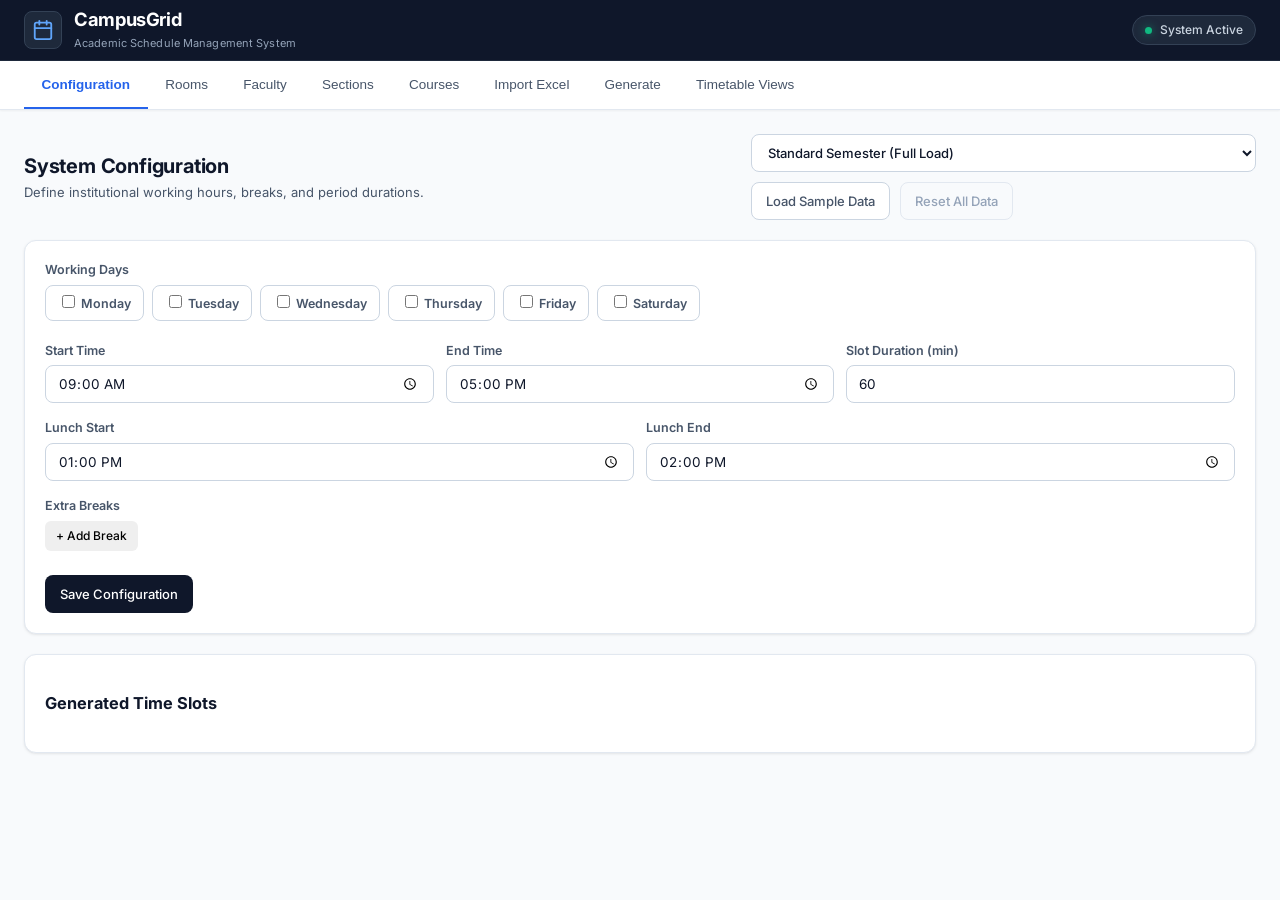
==== commit f2988186: "feat: modernize UI styling, institutional branding, and clean professional typography" ====
--- a/templates/index.html
+++ b/templates/index.html
@@ -4,7 +4,10 @@
 <head>
     <meta charset="UTF-8">
     <meta name="viewport" content="width=device-width, initial-scale=1.0">
-    <title>AutoSchedule — Academic Timetable System</title>
+    <title>CampusGrid — Academic Schedule Management</title>
+    <link rel="preconnect" href="https://fonts.googleapis.com">
+    <link rel="preconnect" href="https://fonts.gstatic.com" crossorigin>
+    <link href="https://fonts.googleapis.com/css2?family=Inter:wght@400;500;600;700&display=swap" rel="stylesheet">
     <link rel="stylesheet" href="/static/style.css">
 </head>
 
@@ -13,17 +16,23 @@
     <header>
         <div class="header-inner">
             <div class="header-logo">
-                <div class="logo-icon"><svg width="24" height="24" viewBox="0 0 24 24" fill="none" stroke="currentColor"
+                <div class="logo-icon">
+                    <svg width="22" height="22" viewBox="0 0 24 24" fill="none" stroke="currentColor"
                         stroke-width="2" stroke-linecap="round" stroke-linejoin="round">
                         <rect x="3" y="4" width="18" height="18" rx="2" ry="2"></rect>
                         <line x1="16" y1="2" x2="16" y2="6"></line>
                         <line x1="8" y1="2" x2="8" y2="6"></line>
                         <line x1="3" y1="10" x2="21" y2="10"></line>
-                    </svg></div>
+                    </svg>
+                </div>
                 <div class="header-text">
-                    <h1>AutoSchedule</h1>
-                    <span class="header-subtitle">Academic Timetable Scheduling System</span>
-                </div>
+                    <h1>CampusGrid</h1>
+                    <span class="header-subtitle">Academic Schedule Management System</span>
+                </div>
+            </div>
+            <div class="header-status">
+                <span class="status-indicator-dot"></span>
+                <span class="status-indicator-text">System Active</span>
             </div>
         </div>
     </header>
@@ -46,20 +55,20 @@
             <div class="page-header">
                 <div>
                     <h2>System Configuration</h2>
-                    <p class="page-desc">Set working hours, breaks, and time slot duration before adding data.</p>
-                </div>
-                <div class="actions" style="display:flex;align-items:center;gap:10px;flex-wrap:wrap;">
-                    <select id="demo-scenario-select" style="padding: 8px 12px; border-radius: 6px; border: 1px solid #cbd5e1; font-size: 13px; font-weight: 500; background: #fff; cursor: pointer; color: var(--text-dark);">
-                        <option value="standard">Case 1: Standard Academic Load (Balanced)</option>
-                        <option value="bottleneck">Case 2: Resource Bottleneck (High Contention)</option>
-                        <option value="infeasible">Case 3: Infeasible Conflict (Stress Test)</option>
-                        <option value="single_section">Case 4: Single Section (Viva Walkthrough)</option>
-                    </select>
-                    <button id="btn-load-demo" class="btn success">
-                        Load Demo Data
+                    <p class="page-desc">Define institutional working hours, breaks, and period durations.</p>
+                </div>
+                <div class="actions">
+                    <select id="demo-scenario-select" class="select-control">
+                        <option value="standard">Standard Semester (Full Load)</option>
+                        <option value="bottleneck">High Utilization (Lab Intensive)</option>
+                        <option value="infeasible">Conflict Verification Scenario</option>
+                        <option value="single_section">Single Department Sample</option>
+                    </select>
+                    <button id="btn-load-demo" class="btn btn-secondary">
+                        Load Sample Data
                     </button>
-                    <button id="btn-clear-data" class="btn danger">
-                        Clear All Data
+                    <button id="btn-clear-data" class="btn btn-ghost-danger">
+                        Reset All Data
                     </button>
                 </div>
             </div>
@@ -212,6 +221,9 @@
                     <input type="number" id="section_semester" placeholder="Semester" required>
                     <input type="text" id="section_division" placeholder="Division" required>
                     <input type="number" id="section_strength" placeholder="Strength (optional)">
+                    <select id="section_home_room_id">
+                        <option value="">Home Room (Optional)</option>
+                    </select>
                     <button type="submit" class="btn primary">Add Section</button>
                 </form>
             </div>
@@ -224,6 +236,7 @@
                             <th>Semester</th>
                             <th>Division</th>
                             <th>Strength</th>
+                            <th>Home Room</th>
                             <th>Batches</th>
                             <th>Actions</th>
                         </tr>
@@ -313,6 +326,7 @@
                             <th>Faculty</th>
                             <th>Asst Faculty</th>
                             <th>Room Type</th>
+                            <th>Req Room</th>
                             <th>Actions</th>
                         </tr>
                     </thead>
@@ -360,8 +374,8 @@
         <section id="generate" class="tab-content">
             <div class="page-header">
                 <div>
-                    <h2>Generate Timetable</h2>
-                    <p class="page-desc">Run the CSP backtracking solver to produce a conflict-free timetable.</p>
+                    <h2>Schedule Generation Engine</h2>
+                    <p class="page-desc">Automated timetable generator with conflict detection and resource optimization.</p>
                 </div>
             </div>
 
@@ -369,28 +383,28 @@
                 <div class="algo-info-grid">
                     <div class="algo-stat">
                         <div class="algo-stat-value">6</div>
-                        <div class="algo-stat-label">Hard Constraints</div>
+                        <div class="algo-stat-label">Institutional Rules</div>
                     </div>
                     <div class="algo-stat">
                         <div class="algo-stat-value">7</div>
-                        <div class="algo-stat-label">Soft Constraints</div>
+                        <div class="algo-stat-label">Quality Metrics</div>
                     </div>
                     <div class="algo-stat">
-                        <div class="algo-stat-value">MRV</div>
-                        <div class="algo-stat-label">Heuristic</div>
+                        <div class="algo-stat-value">Real-Time</div>
+                        <div class="algo-stat-label">Conflict Detection</div>
                     </div>
                     <div class="algo-stat">
-                        <div class="algo-stat-value">&lt;1s</div>
-                        <div class="algo-stat-label">Typical Runtime</div>
+                        <div class="algo-stat-value">&lt; 50ms</div>
+                        <div class="algo-stat-label">Average Run Speed</div>
                     </div>
                 </div>
                 <div class="algo-constraints">
-                    <span class="constraint-tag">No section conflicts</span>
-                    <span class="constraint-tag">No faculty clashes</span>
-                    <span class="constraint-tag">No room double-booking</span>
-                    <span class="constraint-tag">Room type suitability</span>
-                    <span class="constraint-tag">Room capacity check</span>
-                    <span class="constraint-tag">Lab consecutive slots</span>
+                    <span class="constraint-tag">Section Clashes Prohibited</span>
+                    <span class="constraint-tag">Faculty Overlap Prevention</span>
+                    <span class="constraint-tag">Room Capacity &amp; Type Match</span>
+                    <span class="constraint-tag">Continuous Laboratory Blocks</span>
+                    <span class="constraint-tag">Section Home-Room Binding</span>
+                    <span class="constraint-tag">Co-Instructor Synchronization</span>
                 </div>
             </div>
 
@@ -487,9 +501,9 @@
             let _skipSummary = false;
 
             function statCard(label, value, color) {
-                return `<div style="background:#f9f9fb;border:1px solid #e3e6f0;border-radius:10px;padding:14px 16px;text-align:center;">
-                        <div style="font-size:28px;font-weight:700;color:${color || '#3b5bdb'};">${value}</div>
-                        <div style="font-size:12px;color:#666;margin-top:4px;">${label}</div>
+                return `<div style="background:#ffffff;border:1px solid #e2e8f0;border-radius:8px;padding:12px;text-align:center;box-shadow:0 1px 2px rgba(0,0,0,0.04);">
+                        <div style="font-size:22px;font-weight:700;color:${color || '#0f172a'};">${value}</div>
+                        <div style="font-size:11.5px;color:#64748b;margin-top:2px;font-weight:500;">${label}</div>
                     </div>`;
             }
 
--- a/static/style.css
+++ b/static/style.css
@@ -1,1012 +1,880 @@
-/* Hallmark · shape: Workbench · genre: modern-minimal · theme: Coral (by request) · job: try · draw: commercial-academic-constraint-based-timetable-50f4
- * hero: Stage · nav: edge-aligned · footer: mast · imagery: none · signature: live interactive constraint timetable grid
- * axes: light/grotesk-sans/warm · posture: restrained · contrast: pass · fold: pass · v2.0.0 */
-/* Hallmark · pre-emit critique: P5 H5 E5 S5 R5 V5 · strongest: institutional clarity, tactile cotton stationery, zero card-itis, high-density academic timetable */
-@import url("./tokens.css");
-@import url("./base.css");
+/* ============================================================
+   CampusGrid — Modern Institutional Timetable System
+   Professional UI Stylesheet
+   ============================================================ */
 
 :root {
-  --shadow-input: inset 0 1px 2px oklch(20% 0.01 35 / 0.04);
-  --shadow-session: 0 1px 2px oklch(20% 0.01 35 / 0.05);
-  --shadow-session-hover: 0 2px 4px oklch(20% 0.01 35 / 0.08);
-  --color-backdrop: oklch(21% 0.012 38 / 0.4);
-  --color-success-bg: oklch(96% 0.04 150 / 0.8);
-  --color-success-border: oklch(85% 0.08 150);
-  --color-success-text: oklch(25% 0.08 150);
-  --color-warning-bg: oklch(96% 0.04 80 / 0.8);
-  --color-warning-border: oklch(85% 0.08 80);
-  --color-warning-text: oklch(25% 0.08 80);
-}
-
-/* ---------------------------------------------------------------------------
- * Application Header & Top Navigation
- * --------------------------------------------------------------------------- */
-.app-header {
-  background: var(--color-paper);
-  border-bottom: 1px solid var(--color-rule);
-  padding-block: var(--space-sm);
-  position: sticky;
-  top: 0;
-  z-index: var(--z-sticky-nav);
+    --primary: #0f172a;
+    --primary-hover: #1e293b;
+    --accent: #2563eb;
+    --accent-hover: #1d4ed8;
+    --accent-subtle: #eff6ff;
+    
+    --success: #059669;
+    --success-light: #ecfdf5;
+    --success-border: #a7f3d0;
+    
+    --danger: #dc2626;
+    --danger-light: #fef2f2;
+    --danger-border: #fecaca;
+    
+    --warning: #d97706;
+    --warning-light: #fffbeb;
+    --warning-border: #fde68a;
+    
+    --bg: #f8fafc;
+    --surface: #ffffff;
+    --border: #e2e8f0;
+    --border-light: #f1f5f9;
+    
+    --text: #0f172a;
+    --text-secondary: #475569;
+    --text-muted: #94a3b8;
+    
+    --theory-bg: #f0f7ff;
+    --theory-border: #bfdbfe;
+    --theory-accent: #2563eb;
+    --theory-text: #1e3a8a;
+    
+    --lab-bg: #f0fdf4;
+    --lab-border: #bbf7d0;
+    --lab-accent: #059669;
+    --lab-text: #14532d;
+    
+    --break-bg: #fdfbf7;
+    --break-border: #fef08a;
+    --break-text: #92400e;
+    
+    --radius-sm: 6px;
+    --radius: 8px;
+    --radius-lg: 12px;
+    
+    --shadow-sm: 0 1px 2px 0 rgba(0, 0, 0, 0.05);
+    --shadow: 0 1px 3px 0 rgba(0, 0, 0, 0.08), 0 1px 2px -1px rgba(0, 0, 0, 0.05);
+    --shadow-md: 0 4px 6px -1px rgba(0, 0, 0, 0.07), 0 2px 4px -2px rgba(0, 0, 0, 0.05);
+    --shadow-lg: 0 10px 15px -3px rgba(0, 0, 0, 0.08), 0 4px 6px -4px rgba(0, 0, 0, 0.03);
+}
+
+/* ── Reset & Base Typography ── */
+*, *::before, *::after {
+    box-sizing: border-box;
+}
+
+body {
+    font-family: 'Inter', -apple-system, BlinkMacSystemFont, 'Segoe UI', Roboto, sans-serif;
+    margin: 0;
+    padding: 0;
+    background: var(--bg);
+    color: var(--text);
+    display: flex;
+    flex-direction: column;
+    min-height: 100vh;
+    font-size: 14px;
+    line-height: 1.5;
+    -webkit-font-smoothing: antialiased;
+}
+
+/* ── Executive Top Header ── */
+header {
+    background: #0f172a;
+    color: #ffffff;
+    border-bottom: 1px solid #1e293b;
+    position: sticky;
+    top: 0;
+    z-index: 100;
 }
 
 .header-inner {
-  display: flex;
-  align-items: center;
-  justify-content: space-between;
-  gap: var(--space-md);
-  flex-wrap: wrap;
-}
-
-.header-brand {
-  display: flex;
-  align-items: center;
-  gap: var(--space-xs);
-  text-decoration: none;
-  color: var(--color-ink);
-}
-
-.header-brand svg {
-  color: var(--color-ink);
-  flex-shrink: 0;
+    display: flex;
+    align-items: center;
+    justify-content: space-between;
+    max-width: 1400px;
+    margin: 0 auto;
+    padding: 0 1.5rem;
+    height: 60px;
+}
+
+.header-logo {
+    display: flex;
+    align-items: center;
+    gap: 12px;
+}
+
+.logo-icon {
+    background: #1e293b;
+    border: 1px solid #334155;
+    border-radius: var(--radius);
+    width: 38px;
+    height: 38px;
+    display: flex;
+    align-items: center;
+    justify-content: center;
+    color: #60a5fa;
 }
 
 .header-text h1 {
-  font-size: var(--text-lg);
-  font-weight: 600;
-  letter-spacing: -0.02em;
-  margin: 0;
-  line-height: 1.1;
+    margin: 0;
+    font-size: 1.15rem;
+    font-weight: 700;
+    letter-spacing: -0.02em;
+    color: #ffffff;
+    line-height: 1.2;
 }
 
 .header-subtitle {
-  font-size: var(--text-xs);
-  color: var(--color-muted);
-  display: block;
-}
-
-.header-nav {
-  display: flex;
-  align-items: center;
-  gap: var(--space-xs);
-}
-
-.nav-link {
-  font-size: var(--text-sm);
-  color: var(--color-muted);
-  text-decoration: none;
-  padding: var(--space-2xs) var(--space-xs);
-  border-radius: var(--radius-input);
-}
-
-.nav-link:hover, .nav-link.active {
-  color: var(--color-ink);
-  background: var(--color-paper-2);
-}
-
-.header-meta {
-  display: flex;
-  align-items: center;
-  gap: var(--space-xs);
-  flex-wrap: wrap;
-}
-
-/* ---------------------------------------------------------------------------
- * Chips and Badges
- * --------------------------------------------------------------------------- */
-.lifecycle-chip, .system-status-chip, .role-badge {
-  font-family: var(--font-outlier);
-  font-size: var(--text-xs);
-  padding: var(--space-3xs) var(--space-xs);
-  border-radius: var(--radius-pill);
-  border: 1px solid var(--color-rule);
-  background: var(--color-cotton);
-  color: var(--color-ink-2);
-  display: inline-flex;
-  align-items: center;
-  gap: var(--space-2xs);
-  white-space: nowrap;
-}
-
-.chip-draft {
-  border-color: var(--color-rule-2);
-  background: var(--color-paper-2);
-  color: var(--color-muted);
-}
-
-.chip-published {
-  border-color: color-mix(in oklab, var(--color-paid) 30%, transparent);
-  background: color-mix(in oklab, var(--color-paid) 10%, var(--color-cotton));
-  color: var(--color-paid);
-  font-weight: 500;
-}
-
-.role-badge {
-  background: var(--color-ink);
-  color: var(--color-board-type);
-  border-color: var(--color-ink);
-}
-
-.role-badge.faculty {
-  background: var(--color-paper-3);
-  color: var(--color-ink);
-  border-color: var(--color-rule-2);
-}
-
-/* ---------------------------------------------------------------------------
- * Buttons & Letterpress Controls
- * --------------------------------------------------------------------------- */
-.btn {
-  display: inline-flex;
-  align-items: center;
-  justify-content: center;
-  gap: var(--space-xs);
-  font-family: var(--font-display);
-  font-size: var(--text-sm);
-  font-weight: 500;
-  line-height: 1;
-  padding: var(--space-xs) var(--space-md);
-  border-radius: var(--radius-card);
-  border: 1px solid var(--color-rule-2);
-  background: var(--color-cotton);
-  color: var(--color-ink);
-  box-shadow: var(--edge-stock), var(--cast-stock);
-  cursor: pointer;
-  text-decoration: none;
-  white-space: nowrap;
-}
-
-.btn:hover:not(:disabled) {
-  box-shadow: var(--edge-stock), var(--cast-stock-lift);
-}
-
-.btn:active:not(:disabled) {
-  transform: translateY(1px);
-}
-
-.btn-primary {
-  background: var(--color-ink);
-  color: var(--color-board-type);
-  border-color: var(--color-ink);
-}
-
-.btn-primary:hover:not(:disabled) {
-  background: var(--color-ink-2);
-  color: var(--color-board-type);
-}
-
-.btn-accent {
-  background: var(--color-accent);
-  color: var(--color-accent-ink);
-  border-color: var(--color-accent-2);
-}
-
-.btn-outline {
-  background: transparent;
-  box-shadow: none;
-  border: 1px solid var(--color-rule-2);
-}
-
-.btn-outline:hover:not(:disabled) {
-  background: var(--color-paper-2);
-  box-shadow: none;
-}
-
-.btn-sm {
-  padding: var(--space-2xs) var(--space-xs);
-  font-size: var(--text-xs);
-}
-
-.btn-lg {
-  padding: var(--space-sm) var(--space-lg);
-  font-size: var(--text-md);
-}
-
-.btn-danger {
-  border-color: var(--color-error);
-  color: var(--color-error);
-  background: transparent;
-  box-shadow: none;
-}
-
-.btn-success {
-  border-color: var(--color-success);
-  color: var(--color-success);
-  background: transparent;
-  box-shadow: none;
-}
-
-.btn:disabled {
-  opacity: 0.5;
-  cursor: not-allowed;
-  box-shadow: none;
-}
-
-/* ---------------------------------------------------------------------------
- * Form Inputs & Selects
- * --------------------------------------------------------------------------- */
+    font-size: 11px;
+    color: #94a3b8;
+    letter-spacing: 0.01em;
+}
+
+.header-status {
+    display: flex;
+    align-items: center;
+    gap: 8px;
+    background: #1e293b;
+    border: 1px solid #334155;
+    padding: 5px 12px;
+    border-radius: 9999px;
+    font-size: 12px;
+    font-weight: 500;
+    color: #cbd5e1;
+}
+
+.status-indicator-dot {
+    width: 7px;
+    height: 7px;
+    border-radius: 50%;
+    background: #10b981;
+    box-shadow: 0 0 8px rgba(16, 185, 129, 0.6);
+}
+
+/* ── Modern Navigation Tabs ── */
+nav.tabs {
+    background: var(--surface);
+    display: flex;
+    border-bottom: 1px solid var(--border);
+    padding: 0 1.5rem;
+    max-width: 100%;
+    overflow-x: auto;
+    scrollbar-width: none;
+    box-shadow: var(--shadow-sm);
+    position: sticky;
+    top: 60px;
+    z-index: 90;
+}
+
+nav.tabs::-webkit-scrollbar {
+    display: none;
+}
+
+.tab-btn {
+    background: transparent;
+    border: none;
+    padding: 0 1.1rem;
+    height: 48px;
+    font-size: 13.5px;
+    font-weight: 500;
+    cursor: pointer;
+    border-bottom: 2px solid transparent;
+    white-space: nowrap;
+    color: var(--text-secondary);
+    transition: all 0.15s ease;
+    display: inline-flex;
+    align-items: center;
+    gap: 8px;
+}
+
+.tab-btn:hover {
+    color: var(--text);
+    background: var(--bg);
+}
+
+.tab-btn.active {
+    color: var(--accent);
+    border-bottom-color: var(--accent);
+    font-weight: 600;
+    background: transparent;
+}
+
+/* ── Main Content Area ── */
+main#content {
+    flex: 1;
+    max-width: 1400px;
+    width: 100%;
+    margin: 0 auto;
+    padding: 1.5rem;
+}
+
+.tab-content {
+    display: none;
+    animation: fadeIn 0.15s ease-in-out;
+}
+
+.tab-content.active {
+    display: block;
+}
+
+@keyframes fadeIn {
+    from { opacity: 0; transform: translateY(2px); }
+    to { opacity: 1; transform: translateY(0); }
+}
+
+/* ── Page Headers & Action Bars ── */
+.page-header {
+    display: flex;
+    align-items: center;
+    justify-content: space-between;
+    margin-bottom: 1.25rem;
+    flex-wrap: wrap;
+    gap: 12px;
+}
+
+.page-header h2 {
+    margin: 0 0 2px 0;
+    font-size: 1.25rem;
+    font-weight: 700;
+    color: var(--text);
+    letter-spacing: -0.01em;
+}
+
+.page-desc {
+    margin: 0;
+    font-size: 13px;
+    color: var(--text-secondary);
+}
+
+.actions {
+    display: flex;
+    align-items: center;
+    gap: 10px;
+    flex-wrap: wrap;
+}
+
+/* ── Cards & Surfaces ── */
+.card {
+    background: var(--surface);
+    border: 1px solid var(--border);
+    border-radius: var(--radius-lg);
+    padding: 1.25rem;
+    margin-bottom: 1.25rem;
+    box-shadow: var(--shadow);
+}
+
+.form-title {
+    margin: 0 0 1rem 0;
+    font-size: 0.95rem;
+    font-weight: 600;
+    color: var(--text);
+    border-bottom: 1px solid var(--border-light);
+    padding-bottom: 0.6rem;
+}
+
+/* ── Form Controls & Inputs ── */
+.form-group {
+    margin-bottom: 1rem;
+}
+
+.form-group label {
+    display: block;
+    font-size: 12.5px;
+    font-weight: 600;
+    color: var(--text-secondary);
+    margin-bottom: 5px;
+}
+
+.form-row {
+    display: grid;
+    grid-template-columns: repeat(auto-fit, minmax(200px, 1fr));
+    gap: 12px;
+}
+
 input[type="text"],
-input[type="password"],
 input[type="number"],
-input[type="email"],
-input[type="file"],
+input[type="time"],
 select,
 textarea {
-  font-family: var(--font-body);
-  font-size: var(--text-sm);
-  color: var(--color-ink);
-  background: var(--color-cotton);
-  border: 1px solid var(--color-rule-2);
-  border-radius: var(--radius-input);
-  padding: var(--space-xs);
-  box-shadow: var(--shadow-input);
-}
-
-input:focus, select:focus, textarea:focus {
-  outline: 2px solid var(--color-focus);
-  outline-offset: 1px;
-  border-color: var(--color-accent-2);
+    width: 100%;
+    height: 38px;
+    padding: 6px 12px;
+    border: 1px solid #cbd5e1;
+    border-radius: var(--radius);
+    font-size: 13.5px;
+    font-family: inherit;
+    color: var(--text);
+    background: #ffffff;
+    transition: all 0.15s ease;
+}
+
+input[type="text"]:focus,
+input[type="number"]:focus,
+input[type="time"]:focus,
+select:focus,
+textarea:focus {
+    outline: none;
+    border-color: var(--accent);
+    box-shadow: 0 0 0 3px rgba(37, 99, 235, 0.12);
 }
 
 select {
-  cursor: pointer;
-}
-
-.form-group {
-  margin-bottom: var(--space-md);
-}
-
-.form-label {
-  display: block;
-  font-size: var(--text-xs);
-  font-weight: 500;
-  color: var(--color-muted);
-  margin-bottom: var(--space-2xs);
-}
-
-.form-hint {
-  font-size: var(--text-xs);
-  color: var(--color-muted);
-  margin-top: var(--space-3xs);
-}
-
-.form-row {
-  display: grid;
-  grid-template-columns: repeat(auto-fit, minmax(200px, 1fr));
-  gap: var(--space-md);
-}
-
-/* ---------------------------------------------------------------------------
- * Groove Navigation Tabs (Letterpress card groove)
- * --------------------------------------------------------------------------- */
-.tabs-groove {
-  background: var(--color-paper-2);
-  border-radius: var(--radius-card);
-  padding: var(--space-3xs);
-  display: inline-flex;
-  gap: var(--space-3xs);
-  border: 1px solid var(--color-rule);
-  box-shadow: var(--press-groove);
-  overflow-x: auto;
-  max-width: 100%;
-}
-
-.tab-btn {
-  font-family: var(--font-display);
-  font-size: var(--text-sm);
-  font-weight: 500;
-  color: var(--color-muted);
-  background: transparent;
-  border: none;
-  padding: var(--space-2xs) var(--space-md);
-  border-radius: var(--radius-input);
-  cursor: pointer;
-  white-space: nowrap;
-}
-
-.tab-btn:hover {
-  color: var(--color-ink);
-}
-
-.tab-btn.active {
-  color: var(--color-ink);
-  background: var(--color-cotton);
-  box-shadow: var(--shadow-card);
-}
-
-.tab-content {
-  display: none;
-}
-
-.tab-content.active {
-  display: block;
-}
-
-/* ---------------------------------------------------------------------------
- * Surfaces & Cards (Cotton stock over paper desk)
- * --------------------------------------------------------------------------- */
-.surface-card {
-  background: var(--color-cotton);
-  border: 1px solid var(--color-rule);
-  border-radius: var(--radius-card);
-  box-shadow: var(--edge-stock), var(--cast-stock);
-  padding: var(--space-lg);
-  margin-bottom: var(--space-lg);
-}
-
-.surface-card-plain {
-  background: var(--color-cotton);
-  border: 1px solid var(--color-rule);
-  border-radius: var(--radius-card);
-  padding: var(--space-lg);
-  margin-bottom: var(--space-lg);
-}
-
-.page-header {
-  display: flex;
-  align-items: flex-start;
-  justify-content: space-between;
-  gap: var(--space-md);
-  margin-bottom: var(--space-lg);
-  flex-wrap: wrap;
-}
-
-.page-title {
-  font-size: var(--text-2xl);
-  font-weight: 600;
-  letter-spacing: -0.02em;
-  margin-bottom: var(--space-2xs);
-}
-
-.page-desc {
-  font-size: var(--text-sm);
-  color: var(--color-muted);
-  max-width: 60ch;
-}
-
-/* ---------------------------------------------------------------------------
- * High-Density Academic Data Tables
- * --------------------------------------------------------------------------- */
-.table-container {
-  width: 100%;
-  overflow-x: auto;
-  border: 1px solid var(--color-rule);
-  border-radius: var(--radius-card);
-  background: var(--color-cotton);
-}
-
-.data-table {
-  width: 100%;
-  border-collapse: collapse;
-  font-size: var(--text-sm);
-  text-align: left;
-}
-
-.data-table th {
-  background: var(--color-paper-2);
-  color: var(--color-muted);
-  font-size: var(--text-xs);
-  font-weight: 500;
-  padding: var(--space-xs) var(--space-md);
-  border-bottom: 1px solid var(--color-rule);
-  white-space: nowrap;
-}
-
-.data-table td {
-  padding: var(--space-xs) var(--space-md);
-  border-bottom: 1px solid var(--color-rule);
-  color: var(--color-ink);
-  vertical-align: middle;
-}
-
-.data-table tbody tr:last-child td {
-  border-bottom: none;
-}
-
-.data-table tbody tr:hover {
-  background: color-mix(in oklab, var(--color-paper) 40%, transparent);
-}
-
-/* ---------------------------------------------------------------------------
- * Interactive Timetable Grid (High Density)
- * --------------------------------------------------------------------------- */
-.tt-grid-wrapper {
-  overflow-x: auto;
-  border: 1px solid var(--color-rule-2);
-  border-radius: var(--radius-card);
-  background: var(--color-cotton);
-  box-shadow: var(--edge-stock), var(--cast-stock);
-}
-
-.tt-grid {
-  width: 100%;
-  min-width: 900px;
-  border-collapse: collapse;
-  table-layout: fixed;
-}
-
-.tt-grid th, .tt-grid td {
-  border: 1px solid var(--color-rule);
-  padding: var(--space-xs);
-  vertical-align: top;
-}
-
-.tt-slot-header {
-  background: var(--color-paper-2);
-  font-family: var(--font-outlier);
-  font-size: var(--text-xs);
-  color: var(--color-muted);
-  text-align: center;
-  padding: var(--space-xs) var(--space-2xs);
-}
-
-.tt-day-header {
-  background: var(--color-paper-2);
-  font-weight: 600;
-  font-size: var(--text-xs);
-  color: var(--color-ink);
-  width: 110px;
-  text-align: center;
-  vertical-align: middle;
-}
-
-.tt-cell {
-  min-height: 84px;
-  height: 84px;
-  background: var(--color-cotton);
-  position: relative;
-}
-
-.tt-cell.empty {
-  background: var(--color-paper);
-}
-
+    cursor: pointer;
+}
+
+select[multiple] {
+    height: auto;
+    min-height: 80px;
+    padding: 6px;
+}
+
+/* ── Form Layout Grids ── */
+.add-form {
+    display: grid;
+    grid-template-columns: repeat(auto-fit, minmax(170px, 1fr));
+    gap: 12px;
+    align-items: end;
+}
+
+.add-form.complex-form {
+    grid-template-columns: repeat(auto-fit, minmax(200px, 1fr));
+}
+
+.ltp-inputs {
+    display: grid;
+    grid-template-columns: repeat(3, 1fr);
+    gap: 6px;
+}
+
+.faculty-selects {
+    grid-column: 1 / -1;
+    display: grid;
+    grid-template-columns: 1fr 1fr;
+    gap: 12px;
+}
+
+/* ── Buttons ── */
+.btn {
+    display: inline-flex;
+    align-items: center;
+    justify-content: center;
+    gap: 6px;
+    height: 38px;
+    padding: 0 14px;
+    border-radius: var(--radius);
+    font-size: 13px;
+    font-weight: 500;
+    font-family: inherit;
+    cursor: pointer;
+    border: 1px solid transparent;
+    transition: all 0.15s ease;
+    text-decoration: none;
+    white-space: nowrap;
+}
+
+.btn.primary {
+    background: var(--primary);
+    color: #ffffff;
+}
+
+.btn.primary:hover {
+    background: var(--primary-hover);
+    box-shadow: var(--shadow-sm);
+}
+
+.btn.btn-secondary {
+    background: #ffffff;
+    border-color: #cbd5e1;
+    color: var(--text-secondary);
+}
+
+.btn.btn-secondary:hover {
+    background: var(--bg);
+    color: var(--text);
+}
+
+.btn.success {
+    background: var(--success);
+    color: #ffffff;
+}
+
+.btn.success:hover {
+    background: #047857;
+}
+
+.btn.danger {
+    background: var(--danger-light);
+    color: var(--danger);
+    border-color: var(--danger-border);
+}
+
+.btn.danger:hover {
+    background: var(--danger);
+    color: #ffffff;
+}
+
+.btn.btn-ghost-danger {
+    background: transparent;
+    color: var(--text-muted);
+    border-color: var(--border);
+}
+
+.btn.btn-ghost-danger:hover {
+    background: var(--danger-light);
+    color: var(--danger);
+    border-color: var(--danger-border);
+}
+
+.btn.warning {
+    background: var(--warning);
+    color: #ffffff;
+}
+
+.btn.btn-sm {
+    height: 30px;
+    padding: 0 10px;
+    font-size: 12px;
+    border-radius: var(--radius-sm);
+}
+
+.select-control {
+    height: 38px;
+    padding: 6px 12px;
+    border-radius: var(--radius);
+    border: 1px solid #cbd5e1;
+    font-size: 13px;
+    font-weight: 500;
+    background: #ffffff;
+    color: var(--text);
+    cursor: pointer;
+}
+
+/* ── Checkbox Group & Pills ── */
+.checkbox-group {
+    display: flex;
+    flex-wrap: wrap;
+    gap: 8px;
+}
+
+.checkbox-pill {
+    display: inline-flex;
+    align-items: center;
+    gap: 6px;
+    padding: 6px 12px;
+    border-radius: var(--radius);
+    border: 1px solid #cbd5e1;
+    background: #ffffff;
+    font-size: 13px;
+    font-weight: 500;
+    cursor: pointer;
+    user-select: none;
+    transition: all 0.15s ease;
+}
+
+.checkbox-pill:hover {
+    background: var(--bg);
+    border-color: #94a3b8;
+}
+
+.checkbox-pill input:checked + span,
+.checkbox-pill:has(input:checked) {
+    background: var(--accent-subtle);
+    border-color: #93c5fd;
+    color: var(--accent-hover);
+}
+
+/* ── Break Row ── */
+.break-row {
+    display: flex;
+    gap: 8px;
+    margin-bottom: 8px;
+    align-items: center;
+}
+
+.break-row input {
+    width: 140px;
+    height: 34px;
+}
+
+/* ── Tables ── */
+table {
+    width: 100%;
+    border-collapse: separate;
+    border-spacing: 0;
+    font-size: 13px;
+    text-align: left;
+}
+
+th {
+    background: #f8fafc;
+    color: #475569;
+    font-size: 11px;
+    font-weight: 600;
+    text-transform: uppercase;
+    letter-spacing: 0.04em;
+    padding: 10px 14px;
+    border-bottom: 1px solid var(--border);
+    white-space: nowrap;
+}
+
+td {
+    padding: 10px 14px;
+    border-bottom: 1px solid #f1f5f9;
+    color: var(--text);
+    vertical-align: middle;
+}
+
+tr:last-child td {
+    border-bottom: none;
+}
+
+tbody tr:hover {
+    background: #f8fafc;
+}
+
+/* ── Badges ── */
+.badge {
+    display: inline-flex;
+    align-items: center;
+    padding: 2px 8px;
+    border-radius: 9999px;
+    font-size: 11px;
+    font-weight: 600;
+}
+
+.badge-theory {
+    background: var(--theory-bg);
+    color: var(--theory-text);
+    border: 1px solid var(--theory-border);
+}
+
+.badge-lab {
+    background: var(--lab-bg);
+    color: var(--lab-text);
+    border: 1px solid var(--lab-border);
+}
+
+/* ── Generation & Metrics Strip ── */
+.algo-info {
+    background: #ffffff;
+    border: 1px solid var(--border);
+    border-radius: var(--radius-lg);
+    padding: 1.25rem;
+    margin-bottom: 1.25rem;
+}
+
+.algo-info-grid {
+    display: grid;
+    grid-template-columns: repeat(auto-fit, minmax(160px, 1fr));
+    gap: 16px;
+    margin-bottom: 1.25rem;
+}
+
+.algo-stat {
+    background: #f8fafc;
+    border: 1px solid #e2e8f0;
+    border-radius: var(--radius);
+    padding: 12px 16px;
+    text-align: center;
+}
+
+.algo-stat-value {
+    font-size: 1.4rem;
+    font-weight: 700;
+    color: var(--primary);
+    line-height: 1.2;
+}
+
+.algo-stat-label {
+    font-size: 11.5px;
+    color: var(--text-secondary);
+    margin-top: 3px;
+    font-weight: 500;
+}
+
+.algo-constraints {
+    display: flex;
+    flex-wrap: wrap;
+    gap: 8px;
+}
+
+.constraint-tag {
+    background: #f8fafc;
+    border: 1px solid #e2e8f0;
+    border-radius: 9999px;
+    padding: 4px 12px;
+    font-size: 12px;
+    color: #334155;
+    font-weight: 500;
+    display: inline-flex;
+    align-items: center;
+    gap: 6px;
+}
+
+.generate-controls {
+    display: flex;
+    align-items: center;
+    gap: 12px;
+    flex-wrap: wrap;
+}
+
+.btn-generate {
+    height: 42px;
+    padding: 0 20px;
+    background: #2563eb;
+    color: #ffffff;
+    border: none;
+    border-radius: var(--radius);
+    font-size: 14px;
+    font-weight: 600;
+    cursor: pointer;
+    transition: all 0.15s ease;
+    display: inline-flex;
+    align-items: center;
+    gap: 8px;
+}
+
+.btn-generate:hover {
+    background: #1d4ed8;
+    box-shadow: var(--shadow-md);
+}
+
+.btn-generate:disabled {
+    opacity: 0.6;
+    cursor: not-allowed;
+}
+
+/* ── Status Card ── */
+.status-card {
+    background: var(--surface);
+    border: 1px solid var(--border);
+    border-radius: var(--radius);
+    padding: 1.25rem;
+}
+
+.status-card.success-card {
+    background: #f0fdf4;
+    border-color: #86efac;
+}
+
+.status-card.error-card {
+    background: #fef2f2;
+    border-color: #fca5a5;
+}
+
+/* ── View Selector Subtabs ── */
+.view-tabs {
+    display: inline-flex;
+    gap: 4px;
+    background: #e2e8f0;
+    padding: 4px;
+    border-radius: var(--radius);
+    margin-bottom: 1rem;
+}
+
+.view-btn {
+    padding: 6px 14px;
+    border: none;
+    background: transparent;
+    color: var(--text-secondary);
+    cursor: pointer;
+    border-radius: var(--radius-sm);
+    font-size: 13px;
+    font-weight: 500;
+    transition: all 0.15s ease;
+}
+
+.view-btn:hover {
+    color: var(--text);
+}
+
+.view-btn.active {
+    background: var(--surface);
+    color: var(--primary);
+    font-weight: 600;
+    box-shadow: var(--shadow-sm);
+}
+
+/* ── Timetable Grid Table ── */
+.timetable-grid {
+    width: 100%;
+    border-collapse: separate;
+    border-spacing: 0;
+    border: 1px solid var(--border);
+    border-radius: var(--radius);
+    overflow: hidden;
+    background: var(--surface);
+    margin-top: 1rem;
+    box-shadow: var(--shadow-sm);
+    font-size: 12.5px;
+}
+
+.timetable-grid th,
+.timetable-grid td {
+    border-right: 1px solid #f1f5f9;
+    border-bottom: 1px solid #f1f5f9;
+    padding: 8px 10px;
+    text-align: center;
+    vertical-align: middle;
+}
+
+.timetable-grid th {
+    background: #f8fafc;
+    color: #334155;
+    font-weight: 600;
+    font-size: 12px;
+    border-bottom: 2px solid var(--border);
+    position: sticky;
+    top: 108px;
+    z-index: 2;
+}
+
+.timetable-grid th:first-child {
+    position: sticky;
+    left: 0;
+    z-index: 3;
+    background: #f8fafc;
+}
+
+.timetable-grid .day-header {
+    background: #f8fafc;
+    font-weight: 700;
+    font-size: 11.5px;
+    text-transform: uppercase;
+    letter-spacing: 0.05em;
+    color: #334155;
+    position: sticky;
+    left: 0;
+    z-index: 1;
+    border-right: 2px solid var(--border);
+    white-space: nowrap;
+}
+
+/* Cell Types */
+.tt-cell-theory {
+    background: var(--theory-bg) !important;
+    border: 1px solid var(--theory-border) !important;
+    border-left: 3px solid var(--theory-accent) !important;
+    text-align: left !important;
+    padding: 8px 10px !important;
+}
+
+.tt-cell-lab {
+    background: var(--lab-bg) !important;
+    border: 1px solid var(--lab-border) !important;
+    border-left: 3px solid var(--lab-accent) !important;
+    text-align: left !important;
+    padding: 8px 10px !important;
+}
+
+.tt-cell-empty {
+    background: #ffffff;
+    color: #cbd5e1;
+}
+
+.tt-cell-break {
+    background: var(--break-bg) !important;
+    border-left: 1px dashed var(--break-border) !important;
+    border-right: 1px dashed var(--break-border) !important;
+    min-width: 44px;
+    max-width: 52px;
+    padding: 4px !important;
+    text-align: center !important;
+}
+
+.break-tag {
+    display: inline-block;
+    padding: 4px 6px;
+    border-radius: var(--radius-sm);
+    background: rgba(217, 119, 6, 0.1);
+    color: var(--break-text);
+    font-size: 10px;
+    font-weight: 700;
+    letter-spacing: 0.08em;
+    text-transform: uppercase;
+    writing-mode: vertical-rl;
+    transform: rotate(180deg);
+}
+
+/* Session Details Inside Cell */
 .tt-session-card {
-  background: var(--color-cotton);
-  border: 1px solid var(--color-rule-2);
-  border-radius: 4px;
-  padding: var(--space-2xs) var(--space-xs);
-  font-size: var(--text-xs);
-  box-shadow: var(--shadow-session);
-  cursor: pointer;
-}
-
-.tt-session-card:hover {
-  border-color: var(--color-ink);
-  box-shadow: var(--shadow-session-hover);
-}
-
-.tt-session-card.lab {
-  border-color: var(--color-accent-2);
-  background: color-mix(in oklab, var(--color-accent) 5%, var(--color-cotton));
-}
-
-.tt-session-course {
-  font-weight: 600;
-  color: var(--color-ink);
-  display: block;
-  white-space: nowrap;
-  overflow: hidden;
-  text-overflow: ellipsis;
-}
-
-.tt-session-meta {
-  color: var(--color-muted);
-  font-size: 11px;
-  display: block;
-  margin-top: var(--space-3xs);
-}
-
-.tt-session-room {
-  font-family: var(--font-outlier);
-  font-size: 11px;
-  color: var(--color-ink-2);
-  background: var(--color-paper-2);
-  padding: var(--space-3xs) var(--space-2xs);
-  border-radius: 3px;
-  display: inline-block;
-  margin-top: var(--space-3xs);
-}
-
-/* ---------------------------------------------------------------------------
- * Commercial Landing Page Surfaces
- * --------------------------------------------------------------------------- */
-.landing-hero {
-  padding-block: var(--space-3xl) var(--space-2xl);
-  text-align: left;
-}
-
-.hero-headline {
-  font-size: var(--text-display);
-  font-weight: 600;
-  line-height: 1.02;
-  letter-spacing: -0.03em;
-  margin-bottom: var(--space-md);
-  max-width: 18ch;
-}
-
-.hero-sentence {
-  font-size: var(--text-lead);
-  color: var(--color-muted);
-  margin-bottom: var(--space-xl);
-  max-width: 48ch;
-  line-height: 1.45;
-}
-
-.hero-actions {
-  display: flex;
-  align-items: center;
-  gap: var(--space-md);
-  flex-wrap: wrap;
-  margin-bottom: var(--space-2xl);
-}
-
-.hero-proof-band {
-  display: grid;
-  grid-template-columns: repeat(auto-fit, minmax(220px, 1fr));
-  gap: var(--space-lg);
-  padding-top: var(--space-xl);
-  border-top: 1px solid var(--color-rule);
-}
-
-.proof-item h4 {
-  font-family: var(--font-outlier);
-  font-size: var(--text-xs);
-  color: var(--color-muted);
-  margin-bottom: var(--space-3xs);
-}
-
-.proof-item p {
-  font-size: var(--text-sm);
-  color: var(--color-ink-2);
-  line-height: 1.4;
-  max-width: 48ch;
-}
-
-.section-head {
-  margin-bottom: var(--space-xl);
-}
-
-.section-head h2 {
-  font-size: var(--text-section);
-  letter-spacing: -0.02em;
-  margin-bottom: var(--space-xs);
-}
-
-.section-head p {
-  font-size: var(--text-md);
-  color: var(--color-muted);
-  max-width: 52ch;
-}
-
-.feature-grid {
-  display: grid;
-  grid-template-columns: repeat(auto-fit, minmax(320px, 1fr));
-  gap: var(--space-lg);
-  margin-bottom: var(--section-gap);
-}
-
-.feature-card {
-  background: var(--color-cotton);
-  border: 1px solid var(--color-rule);
-  border-radius: var(--radius-card);
-  padding: var(--space-xl);
-  box-shadow: var(--edge-stock), var(--cast-stock);
-}
-
-.feature-card h3 {
-  font-size: var(--text-title);
-  margin-bottom: var(--space-xs);
-}
-
-.feature-card p {
-  font-size: var(--text-sm);
-  color: var(--color-muted);
-  line-height: 1.5;
-  max-width: 48ch;
-}
-
-/* Pricing Board */
-.pricing-grid {
-  display: grid;
-  grid-template-columns: repeat(auto-fit, minmax(340px, 1fr));
-  gap: var(--space-xl);
-  margin-bottom: var(--section-gap);
-}
-
-.pricing-card {
-  background: var(--color-cotton);
-  border: 1px solid var(--color-rule-2);
-  border-radius: var(--radius-card);
-  padding: var(--space-xl);
-  box-shadow: var(--edge-stock), var(--cast-stock);
-  display: flex;
-  flex-direction: column;
-  justify-content: space-between;
-}
-
-.pricing-card.featured {
-  border-color: var(--color-ink);
-  box-shadow: var(--edge-stock), var(--cast-stock-lift);
-}
-
-.pricing-tier {
-  font-family: var(--font-outlier);
-  font-size: var(--text-xs);
-  color: var(--color-muted);
-  margin-bottom: var(--space-xs);
-}
-
-.pricing-price {
-  font-size: var(--text-3xl);
-  font-weight: 600;
-  letter-spacing: -0.03em;
-  margin-bottom: var(--space-xs);
-  font-variant-numeric: tabular-nums;
-}
-
-.pricing-price span {
-  font-size: var(--text-sm);
-  font-weight: 400;
-  color: var(--color-muted);
-}
-
-.pricing-desc {
-  font-size: var(--text-sm);
-  color: var(--color-muted);
-  margin-bottom: var(--space-lg);
-  max-width: 48ch;
-}
-
-.pricing-features {
-  list-style: none;
-  padding: 0;
-  margin: 0 0 var(--space-xl) 0;
-  border-top: 1px solid var(--color-rule);
-  padding-top: var(--space-md);
-}
-
-.pricing-features li {
-  font-size: var(--text-sm);
-  color: var(--color-ink-2);
-  padding-block: var(--space-2xs);
-  border-bottom: 1px solid var(--color-rule);
-}
-
-/* ---------------------------------------------------------------------------
- * Candidate Comparison Cards
- * --------------------------------------------------------------------------- */
-.variants-grid {
-  display: grid;
-  grid-template-columns: repeat(auto-fit, minmax(280px, 1fr));
-  gap: var(--space-md);
-  margin-bottom: var(--space-lg);
-}
-
-.variant-card {
-  background: var(--color-cotton);
-  border: 1px solid var(--color-rule-2);
-  border-radius: var(--radius-card);
-  padding: var(--space-md);
-  box-shadow: var(--shadow-card);
-  cursor: pointer;
-}
-
-.variant-card:hover {
-  box-shadow: var(--edge-stock), var(--cast-stock-lift);
-}
-
-.variant-card.active {
-  border-color: var(--color-accent-2);
-  background: color-mix(in oklab, var(--color-accent) 5%, var(--color-cotton));
-}
-
-.variant-header {
-  display: flex;
-  justify-content: space-between;
-  align-items: center;
-  margin-bottom: var(--space-xs);
-}
-
-.variant-score {
-  font-family: var(--font-outlier);
-  font-size: var(--text-lg);
-  font-weight: 600;
-}
-
-/* ---------------------------------------------------------------------------
- * Modal Dialogs
- * --------------------------------------------------------------------------- */
-.modal {
-  display: none;
-  position: fixed;
-  inset: 0;
-  background: var(--color-backdrop);
-  z-index: var(--z-modal);
-  align-items: center;
-  justify-content: center;
-  padding: var(--space-md);
-}
-
-.modal.active {
-  display: flex;
-}
-
-.modal-content {
-  background: var(--color-cotton);
-  border: 1px solid var(--color-rule);
-  border-radius: var(--radius-card);
-  box-shadow: var(--cast-stock-lift);
-  width: 100%;
-  max-width: 600px;
-  max-height: 90vh;
-  overflow-y: auto;
-  padding: var(--space-xl);
-}
-
-.modal-header {
-  display: flex;
-  align-items: center;
-  justify-content: space-between;
-  margin-bottom: var(--space-md);
-  padding-bottom: var(--space-xs);
-  border-bottom: 1px solid var(--color-rule);
-}
-
-.modal-header h3 {
-  font-size: var(--text-lg);
-  font-weight: 600;
-}
-
-.modal-close {
-  background: transparent;
-  border: none;
-  font-size: var(--text-lg);
-  color: var(--color-muted);
-  cursor: pointer;
-  padding: var(--space-3xs);
-}
-
-.modal-close:hover {
-  color: var(--color-ink);
-}
-
-/* ---------------------------------------------------------------------------
- * Toast Notifications
- * --------------------------------------------------------------------------- */
+    display: flex;
+    flex-direction: column;
+    gap: 3px;
+}
+
+.tt-subj {
+    font-weight: 700;
+    font-size: 12px;
+    line-height: 1.3;
+    color: var(--text);
+}
+
+.tt-meta {
+    font-size: 11px;
+    color: var(--text-secondary);
+    display: flex;
+    gap: 8px;
+    flex-wrap: wrap;
+    line-height: 1.2;
+}
+
+.tt-batch {
+    display: inline-block;
+    padding: 1px 6px;
+    border-radius: 4px;
+    background: rgba(0, 0, 0, 0.06);
+    font-weight: 600;
+    font-size: 10px;
+    color: #1e293b;
+}
+
+/* Empty State */
+.empty-state {
+    text-align: center;
+    padding: 3.5rem 1.5rem;
+    color: var(--text-muted);
+}
+
+.empty-state p {
+    font-size: 14px;
+    margin: 0;
+}
+
+/* Notifications */
 .notification {
-  position: fixed;
-  bottom: var(--space-lg);
-  right: var(--space-lg);
-  background: var(--color-ink);
-  color: var(--color-board-type);
-  padding: var(--space-xs) var(--space-md);
-  border-radius: var(--radius-card);
-  font-size: var(--text-sm);
-  box-shadow: var(--cast-stock-lift);
-  z-index: var(--z-toast);
+    position: fixed;
+    bottom: 24px;
+    right: 24px;
+    padding: 10px 18px;
+    border-radius: var(--radius);
+    color: #ffffff;
+    z-index: 9999;
+    font-size: 13.5px;
+    font-weight: 500;
+    box-shadow: var(--shadow-lg);
+    transition: all 0.2s ease;
+    max-width: 360px;
 }
 
 .notification.hidden {
-  display: none;
-}
-
-.notification.error {
-  background: var(--color-error);
-}
-
-.notification.success {
-  background: var(--color-success);
-}
-
-/* ---------------------------------------------------------------------------
- * Site Footer
- * --------------------------------------------------------------------------- */
-.site-footer {
-  border-top: 1px solid var(--color-rule);
-  padding-block: var(--space-2xl);
-  background: var(--color-paper-2);
-  margin-top: var(--section-gap);
-}
-
-.footer-inner {
-  display: flex;
-  justify-content: space-between;
-  align-items: flex-start;
-  gap: var(--space-xl);
-  flex-wrap: wrap;
-}
-
-.footer-brand h4 {
-  font-size: var(--text-md);
-  font-weight: 600;
-  margin-bottom: var(--space-3xs);
-}
-
-.footer-brand p {
-  font-size: var(--text-xs);
-  color: var(--color-muted);
-  max-width: 48ch;
-}
-
-.footer-links {
-  display: flex;
-  gap: var(--space-2xl);
-  flex-wrap: wrap;
-}
-
-.footer-col h5 {
-  font-family: var(--font-outlier);
-  font-size: var(--text-xs);
-  color: var(--color-muted);
-  margin-bottom: var(--space-xs);
-}
-
-.footer-col ul {
-  list-style: none;
-  padding: 0;
-  margin: 0;
-}
-
-.footer-col li {
-  margin-bottom: var(--space-2xs);
-}
-
-.footer-col a {
-  font-size: var(--text-sm);
-  color: var(--color-ink-2);
-  text-decoration: none;
-}
-
-.footer-col a:hover {
-  color: var(--color-ink);
-  text-decoration: underline;
-}
-
-.footer-meta {
-  width: 100%;
-  padding-top: var(--space-lg);
-  margin-top: var(--space-lg);
-  border-top: 1px solid var(--color-rule);
-  display: flex;
-  justify-content: space-between;
-  align-items: center;
-  font-size: var(--text-xs);
-  color: var(--color-muted);
-  flex-wrap: wrap;
-  gap: var(--space-xs);
-}
-
-/* ---------------------------------------------------------------------------
- * Portal & Public Directory Experience
- * --------------------------------------------------------------------------- */
-.portal-brand {
-  display: flex;
-  align-items: center;
-  gap: var(--space-sm);
-  text-decoration: none;
-  color: var(--color-ink);
-}
-
-.portal-brand .brand-mark svg {
-  color: var(--color-ink);
-  display: block;
-}
-
-.portal-title-wrap h1 {
-  color: var(--color-ink);
-  font-family: var(--font-display);
-  font-size: var(--text-lg);
-  font-weight: 600;
-  letter-spacing: -0.015em;
-  margin: 0;
-  line-height: var(--leading-tight);
-}
-
-.portal-subtitle {
-  color: var(--color-muted);
-  font-size: var(--text-xs);
-  margin: 0;
-}
-
-.portal-nav-actions {
-  display: flex;
-  align-items: center;
-  gap: var(--space-sm);
-  flex-wrap: wrap;
-}
-
-.portal-main {
-  max-width: var(--container);
-  margin: 0 auto;
-  padding: var(--space-lg) var(--space-md);
-}
-
-.portal-toolbar {
-  display: flex;
-  align-items: center;
-  justify-content: space-between;
-  gap: var(--space-md);
-  flex-wrap: wrap;
-  margin-bottom: var(--space-md);
-  padding: var(--space-sm) var(--space-md);
-}
-
-.portal-filter-group {
-  display: flex;
-  align-items: center;
-  gap: var(--space-sm);
-  flex-wrap: wrap;
-}
-
-.view-tabs {
-  display: flex;
-  background: var(--color-paper-2);
-  padding: var(--space-3xs);
-  border-radius: var(--radius-input);
-  box-shadow: var(--press-groove);
-  gap: var(--space-3xs);
-}
-
-.view-btn {
-  padding: var(--space-2xs) var(--space-sm);
-  background: transparent;
-  border: none;
-  font-family: var(--font-display);
-  font-size: var(--text-xs);
-  font-weight: 500;
-  color: var(--color-muted);
-  border-radius: calc(var(--radius-input) - 2px);
-  cursor: pointer;
-  transition: color var(--dur-micro) var(--ease-out), background-color var(--dur-micro) var(--ease-out);
-}
-
-.view-btn:hover {
-  color: var(--color-ink);
-}
-
-.view-btn.active {
-  background: var(--color-cotton);
-  color: var(--color-ink);
-  font-weight: 600;
-  box-shadow: var(--edge-stock), var(--shadow-session);
-}
-
-.view-dropdown {
-  padding: var(--space-2xs) var(--space-sm);
-  border: 1px solid var(--color-rule-2);
-  border-radius: var(--radius-input);
-  background: var(--color-cotton);
-  color: var(--color-ink);
-  font-family: var(--font-display);
-  font-size: var(--text-xs);
-}
-
-.portal-search-input {
-  max-width: 260px;
-  width: 100%;
-}
-
-.portal-notice-banner {
-  margin-bottom: var(--space-md);
-  padding: var(--space-sm) var(--space-md);
-  border-radius: var(--radius-card);
-  font-size: var(--text-xs);
-  display: none;
-}
-
-.notice-draft {
-  background-color: var(--color-warning-bg);
-  border: 1px solid var(--color-warning-border);
-  color: var(--color-warning-text);
-}
-
-.notice-published {
-  background-color: var(--color-success-bg);
-  border: 1px solid var(--color-success-border);
-  color: var(--color-success-text);
-}
-
-.timetable-viewport {
-  overflow-x: auto;
-}
+    opacity: 0;
+    pointer-events: none;
+    transform: translateY(10px);
+}
+
+.notification.success { background: #059669; }
+.notification.error { background: #dc2626; }
+.notification.warning { background: #d97706; }
+
+/* Print Stylesheet */
+@media print {
+    header, nav.tabs, .view-tabs, .page-header button, #view-controls {
+        display: none !important;
+    }
+    body { background: #ffffff; }
+    main#content { padding: 0; max-width: 100%; }
+    .card { box-shadow: none; border: none; padding: 0; }
+    @page { size: A4 landscape; margin: 8mm; }
+    .timetable-grid { font-size: 9.5px !important; }
+    .timetable-grid th, .timetable-grid td { padding: 4px !important; }
+    .tt-cell-theory { background-color: #f0f7ff !important; -webkit-print-color-adjust: exact; }
+    .tt-cell-lab { background-color: #f0fdf4 !important; -webkit-print-color-adjust: exact; }
+}
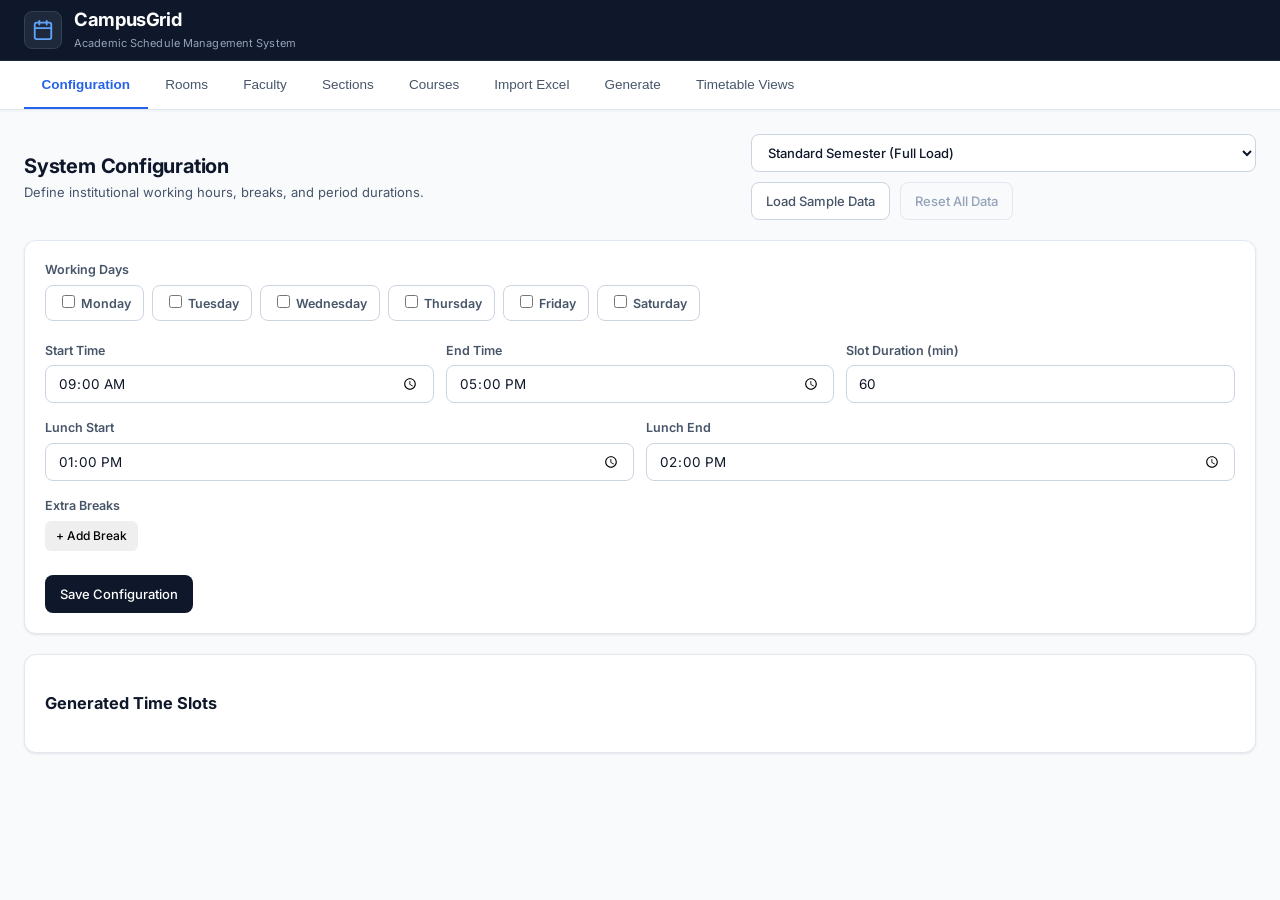
==== commit 9bc856f9: "Refine timetable UI: selective break overlap, centered layout, clean boundaries and validation" ====
--- a/templates/index.html
+++ b/templates/index.html
@@ -29,10 +29,6 @@
                     <h1>CampusGrid</h1>
                     <span class="header-subtitle">Academic Schedule Management System</span>
                 </div>
-            </div>
-            <div class="header-status">
-                <span class="status-indicator-dot"></span>
-                <span class="status-indicator-text">System Active</span>
             </div>
         </div>
     </header>
@@ -285,17 +281,15 @@
                             required>
                     </div>
 
-                    <div class="faculty-selects">
-                        <div>
-                            <label style="font-size:12px;font-weight:600;color:#555;">Main Faculty (Ctrl+click for
-                                multiple)</label>
-                            <select id="course_faculty" multiple required style="height: 90px; width:100%;"></select>
-                        </div>
-                        <div>
-                            <label style="font-size:12px;font-weight:600;color:#555;">Assistant Faculty
-                                (Optional)</label>
-                            <select id="course_assistant_faculty" multiple style="height: 90px; width:100%;"></select>
-                        </div>
+                    <select id="course_faculty" required>
+                        <option value="">Select Faculty</option>
+                    </select>
+
+                    <div style="display:flex; flex-direction:column; gap:4px;">
+                        <select id="course_assistant_faculty">
+                            <option value="">Select Assistant Faculty (Optional)</option>
+                        </select>
+                        <div id="course_asst_tags" style="display:flex; flex-wrap:wrap; gap:4px; min-height:18px;"></div>
                     </div>
 
                     <select id="course_room_type" required>
--- a/static/style.css
+++ b/static/style.css
@@ -693,23 +693,27 @@
 }
 
 /* ── Timetable Grid Table ── */
+.timetable-wrapper {
+    width: 100%;
+    overflow-x: auto;
+    background: #ffffff;
+    border: 1px solid var(--border);
+    border-radius: var(--radius);
+    box-shadow: var(--shadow-sm);
+    margin-top: 1rem;
+}
+
 .timetable-grid {
     width: 100%;
-    border-collapse: separate;
-    border-spacing: 0;
-    border: 1px solid var(--border);
-    border-radius: var(--radius);
-    overflow: hidden;
-    background: var(--surface);
-    margin-top: 1rem;
-    box-shadow: var(--shadow-sm);
+    border-collapse: collapse;
     font-size: 12.5px;
+    background: #ffffff;
+    min-width: 960px;
 }
 
 .timetable-grid th,
 .timetable-grid td {
-    border-right: 1px solid #f1f5f9;
-    border-bottom: 1px solid #f1f5f9;
+    border: 1px solid #cbd5e1;
     padding: 8px 10px;
     text-align: center;
     vertical-align: middle;
@@ -717,20 +721,50 @@
 
 .timetable-grid th {
     background: #f8fafc;
-    color: #334155;
+    color: #1e293b;
+    font-weight: 700;
+    font-size: 11.5px;
+    letter-spacing: 0.03em;
+    border-bottom: 2px solid #94a3b8;
+    padding: 10px 8px;
+    text-align: center;
+    vertical-align: middle;
+}
+
+.timetable-grid th .slot-time {
+    font-size: 11.5px;
     font-weight: 600;
-    font-size: 12px;
-    border-bottom: 2px solid var(--border);
-    position: sticky;
-    top: 108px;
-    z-index: 2;
-}
-
-.timetable-grid th:first-child {
-    position: sticky;
-    left: 0;
-    z-index: 3;
-    background: #f8fafc;
+    color: #1e293b;
+    white-space: nowrap;
+}
+
+.timetable-grid .break-col {
+    background: #fffbeb !important;
+    color: #92400e;
+    font-weight: 700;
+    width: 78px;
+    min-width: 78px;
+    padding: 8px 4px;
+    border-left: 1px dashed #f59e0b !important;
+    border-right: 1px dashed #f59e0b !important;
+    text-align: center;
+    vertical-align: middle;
+}
+
+.break-col .break-title {
+    font-size: 11px;
+    font-weight: 800;
+    color: #92400e;
+    letter-spacing: 0.05em;
+    line-height: 1.2;
+}
+
+.break-col .break-time {
+    font-size: 10px;
+    font-weight: 600;
+    color: #b45309;
+    margin-top: 2px;
+    white-space: nowrap;
 }
 
 .timetable-grid .day-header {
@@ -739,51 +773,53 @@
     font-size: 11.5px;
     text-transform: uppercase;
     letter-spacing: 0.05em;
-    color: #334155;
-    position: sticky;
-    left: 0;
-    z-index: 1;
-    border-right: 2px solid var(--border);
+    color: #0f172a;
+    border-right: 2px solid #94a3b8;
     white-space: nowrap;
+    text-align: center;
+    vertical-align: middle;
+    padding: 12px 14px;
 }
 
 /* Cell Types */
 .tt-cell-theory {
-    background: var(--theory-bg) !important;
-    border: 1px solid var(--theory-border) !important;
-    border-left: 3px solid var(--theory-accent) !important;
-    text-align: left !important;
+    background: #f8fafc !important;
+    border: 1px solid #cbd5e1 !important;
+    text-align: center !important;
+    vertical-align: middle !important;
     padding: 8px 10px !important;
 }
 
 .tt-cell-lab {
-    background: var(--lab-bg) !important;
-    border: 1px solid var(--lab-border) !important;
-    border-left: 3px solid var(--lab-accent) !important;
-    text-align: left !important;
+    background: #f0fdf4 !important;
+    border: 1px solid #bbf7d0 !important;
+    text-align: center !important;
+    vertical-align: middle !important;
     padding: 8px 10px !important;
 }
 
 .tt-cell-empty {
     background: #ffffff;
-    color: #cbd5e1;
+    border: 1px solid #cbd5e1;
 }
 
 .tt-cell-break {
-    background: var(--break-bg) !important;
-    border-left: 1px dashed var(--break-border) !important;
-    border-right: 1px dashed var(--break-border) !important;
-    min-width: 44px;
-    max-width: 52px;
-    padding: 4px !important;
+    background: #fffbeb !important;
+    border: 1px solid #cbd5e1 !important;
+    border-left: 1px dashed #f59e0b !important;
+    border-right: 1px dashed #f59e0b !important;
+    width: 78px;
+    min-width: 78px;
+    padding: 6px 4px !important;
     text-align: center !important;
+    vertical-align: middle !important;
 }
 
 .break-tag {
     display: inline-block;
     padding: 4px 6px;
     border-radius: var(--radius-sm);
-    background: rgba(217, 119, 6, 0.1);
+    background: rgba(217, 119, 6, 0.12);
     color: var(--break-text);
     font-size: 10px;
     font-weight: 700;
@@ -797,33 +833,58 @@
 .tt-session-card {
     display: flex;
     flex-direction: column;
-    gap: 3px;
+    align-items: center;
+    justify-content: center;
+    text-align: center;
+    gap: 4px;
+    padding: 2px 4px;
+}
+
+.tt-session-divider {
+    height: 1px;
+    background: #cbd5e1;
+    margin: 8px auto;
+    border: none;
+    width: 80%;
 }
 
 .tt-subj {
     font-weight: 700;
-    font-size: 12px;
-    line-height: 1.3;
-    color: var(--text);
+    font-size: 12.5px;
+    line-height: 1.35;
+    color: #0f172a;
+    text-align: center;
 }
 
 .tt-meta {
     font-size: 11px;
-    color: var(--text-secondary);
-    display: flex;
-    gap: 8px;
+    color: #475569;
+    display: flex;
+    align-items: center;
+    justify-content: center;
+    gap: 6px;
     flex-wrap: wrap;
-    line-height: 1.2;
+    line-height: 1.3;
+    text-align: center;
+}
+
+.tt-meta-divider {
+    color: #94a3b8;
+    font-size: 10px;
+    font-weight: normal;
 }
 
 .tt-batch {
     display: inline-block;
     padding: 1px 6px;
     border-radius: 4px;
-    background: rgba(0, 0, 0, 0.06);
-    font-weight: 600;
-    font-size: 10px;
+    background: #e2e8f0;
+    border: 1px solid #cbd5e1;
+    font-weight: 700;
+    font-size: 10.5px;
     color: #1e293b;
+    margin-left: 4px;
+    vertical-align: middle;
 }
 
 /* Empty State */
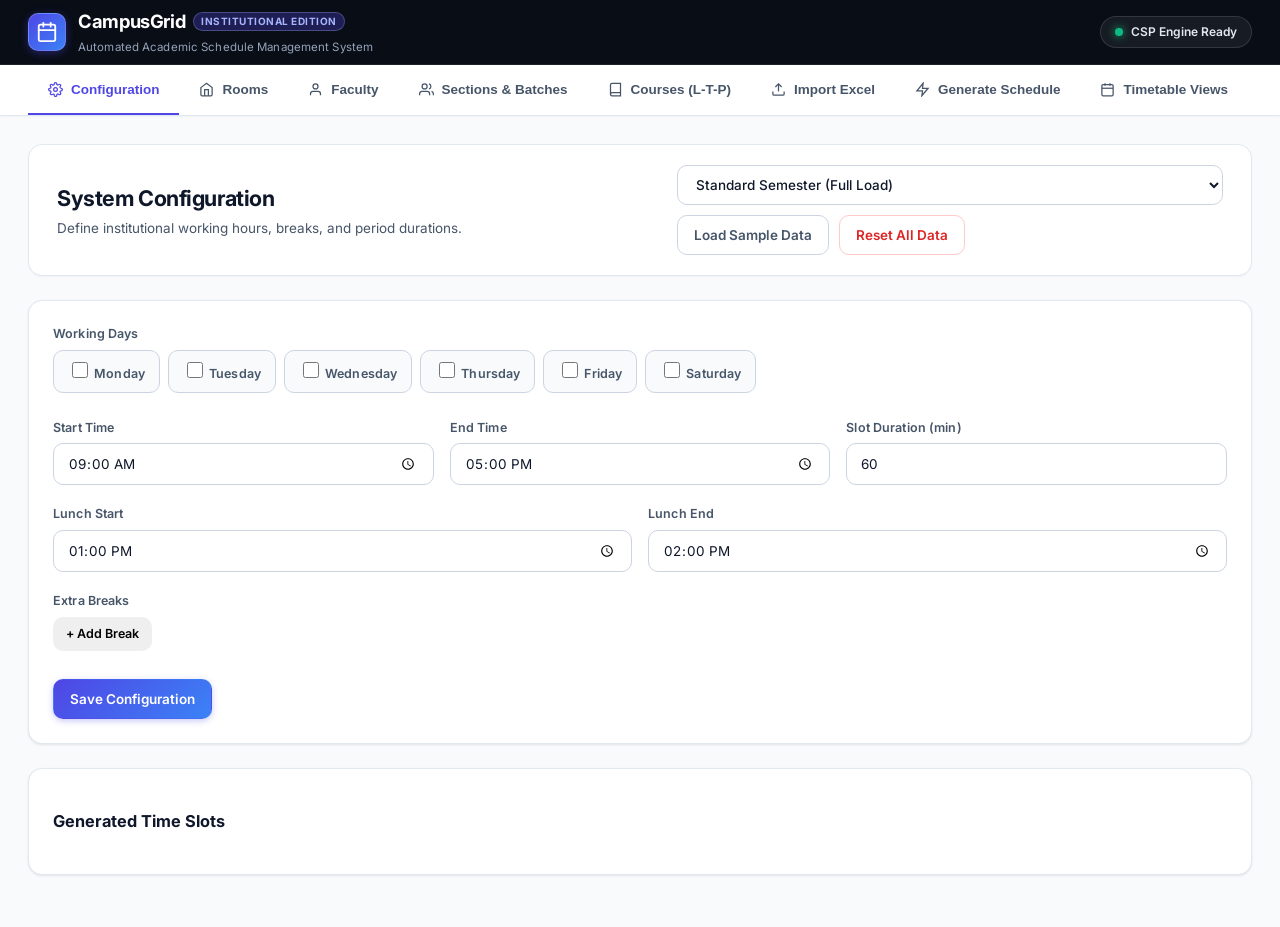
==== commit 137e1f78: "feat: complete UI/UX overhaul to institutional SaaS design system" ====
--- a/templates/index.html
+++ b/templates/index.html
@@ -26,22 +26,50 @@
                     </svg>
                 </div>
                 <div class="header-text">
-                    <h1>CampusGrid</h1>
-                    <span class="header-subtitle">Academic Schedule Management System</span>
-                </div>
+                    <h1>CampusGrid <span class="version-badge">Institutional Edition</span></h1>
+                    <span class="header-subtitle">Automated Academic Schedule Management System</span>
+                </div>
+            </div>
+            <div class="header-status">
+                <span class="status-indicator-dot"></span>
+                <span class="status-indicator-text">CSP Engine Ready</span>
             </div>
         </div>
     </header>
 
     <nav class="tabs">
-        <button class="tab-btn active" data-target="config">Configuration</button>
-        <button class="tab-btn" data-target="rooms">Rooms</button>
-        <button class="tab-btn" data-target="faculty">Faculty</button>
-        <button class="tab-btn" data-target="sections">Sections</button>
-        <button class="tab-btn" data-target="courses">Courses</button>
-        <button class="tab-btn" data-target="import">Import Excel</button>
-        <button class="tab-btn" data-target="generate">Generate</button>
-        <button class="tab-btn" data-target="views">Timetable Views</button>
+        <button class="tab-btn active" data-target="config">
+            <svg width="15" height="15" viewBox="0 0 24 24" fill="none" stroke="currentColor" stroke-width="2"><circle cx="12" cy="12" r="3"></circle><path d="M19.4 15a1.65 1.65 0 0 0 .33 1.82l.06.06a2 2 0 0 1 0 2.83 2 2 0 0 1-2.83 0l-.06-.06a1.65 1.65 0 0 0-1.82-.33 1.65 1.65 0 0 0-1 1.51V21a2 2 0 0 1-2 2 2 2 0 0 1-2-2v-.09A1.65 1.65 0 0 0 9 19.4a1.65 1.65 0 0 0-1.82.33l-.06.06a2 2 0 0 1-2.83 0 2 2 0 0 1 0-2.83l.06-.06a1.65 1.65 0 0 0 .33-1.82 1.65 1.65 0 0 0-1.51-1H3a2 2 0 0 1-2-2 2 2 0 0 1 2-2h.09A1.65 1.65 0 0 0 4.6 9a1.65 1.65 0 0 0-.33-1.82l-.06-.06a2 2 0 0 1 0-2.83 2 2 0 0 1 2.83 0l.06.06a1.65 1.65 0 0 0 1.82.33H9a1.65 1.65 0 0 0 1-1.51V3a2 2 0 0 1 2-2 2 2 0 0 1 2 2v.09a1.65 1.65 0 0 0 1 1.51 1.65 1.65 0 0 0 1.82-.33l.06-.06a2 2 0 0 1 2.83 0 2 2 0 0 1 0 2.83l-.06.06a1.65 1.65 0 0 0-.33 1.82V9a1.65 1.65 0 0 0 1.51 1H21a2 2 0 0 1 2 2 2 2 0 0 1-2 2h-.09a1.65 1.65 0 0 0-1.51 1z"></path></svg>
+            Configuration
+        </button>
+        <button class="tab-btn" data-target="rooms">
+            <svg width="15" height="15" viewBox="0 0 24 24" fill="none" stroke="currentColor" stroke-width="2"><path d="M3 9l9-7 9 7v11a2 2 0 0 1-2 2H5a2 2 0 0 1-2-2z"></path><polyline points="9 22 9 12 15 12 15 22"></polyline></svg>
+            Rooms
+        </button>
+        <button class="tab-btn" data-target="faculty">
+            <svg width="15" height="15" viewBox="0 0 24 24" fill="none" stroke="currentColor" stroke-width="2"><path d="M20 21v-2a4 4 0 0 0-4-4H8a4 4 0 0 0-4 4v2"></path><circle cx="12" cy="7" r="4"></circle></svg>
+            Faculty
+        </button>
+        <button class="tab-btn" data-target="sections">
+            <svg width="15" height="15" viewBox="0 0 24 24" fill="none" stroke="currentColor" stroke-width="2"><path d="M17 21v-2a4 4 0 0 0-4-4H5a4 4 0 0 0-4 4v2"></path><circle cx="9" cy="7" r="4"></circle><path d="M23 21v-2a4 4 0 0 0-3-3.87"></path><path d="M16 3.13a4 4 0 0 1 0 7.75"></path></svg>
+            Sections &amp; Batches
+        </button>
+        <button class="tab-btn" data-target="courses">
+            <svg width="15" height="15" viewBox="0 0 24 24" fill="none" stroke="currentColor" stroke-width="2"><path d="M4 19.5A2.5 2.5 0 0 1 6.5 17H20"></path><path d="M6.5 2H20v20H6.5A2.5 2.5 0 0 1 4 19.5v-15A2.5 2.5 0 0 1 6.5 2z"></path></svg>
+            Courses (L-T-P)
+        </button>
+        <button class="tab-btn" data-target="import">
+            <svg width="15" height="15" viewBox="0 0 24 24" fill="none" stroke="currentColor" stroke-width="2"><path d="M21 15v4a2 2 0 0 1-2 2H5a2 2 0 0 1-2-2v-4"></path><polyline points="17 8 12 3 7 8"></polyline><line x1="12" y1="3" x2="12" y2="15"></line></svg>
+            Import Excel
+        </button>
+        <button class="tab-btn" data-target="generate">
+            <svg width="15" height="15" viewBox="0 0 24 24" fill="none" stroke="currentColor" stroke-width="2"><polygon points="13 2 3 14 12 14 11 22 21 10 12 10 13 2"></polygon></svg>
+            Generate Schedule
+        </button>
+        <button class="tab-btn" data-target="views">
+            <svg width="15" height="15" viewBox="0 0 24 24" fill="none" stroke="currentColor" stroke-width="2"><rect x="3" y="4" width="18" height="18" rx="2" ry="2"></rect><line x1="16" y1="2" x2="16" y2="6"></line><line x1="8" y1="2" x2="8" y2="6"></line><line x1="3" y1="10" x2="21" y2="10"></line></svg>
+            Timetable Views
+        </button>
     </nav>
 
     <main id="content">
@@ -337,7 +365,8 @@
                     <p class="page-desc">Upload an Excel workbook (.xlsx) to populate Faculty, Rooms, Sections, Batches, and Courses into SQLite.</p>
                 </div>
                 <div class="actions">
-                    <a href="/api/download-template" class="btn" style="text-decoration:none;display:inline-flex;align-items:center;gap:6px;">
+                    <a href="/api/download-template" class="btn btn-secondary" style="text-decoration:none;">
+                        <svg width="15" height="15" viewBox="0 0 24 24" fill="none" stroke="currentColor" stroke-width="2"><path d="M21 15v4a2 2 0 0 1-2 2H5a2 2 0 0 1-2-2v-4"></path><polyline points="7 10 12 15 17 10"></polyline><line x1="12" y1="15" x2="12" y2="3"></line></svg>
                         Download Excel Template
                     </a>
                 </div>
@@ -345,21 +374,35 @@
 
             <div class="card" style="margin-bottom: 24px;">
                 <h3 class="form-title">Upload Excel Workbook</h3>
-                <p style="color: var(--text-muted); font-size: 13px; margin-bottom: 16px;">
-                    Ensure your workbook contains sheets: <strong>Faculty</strong>, <strong>Rooms</strong>, <strong>Sections</strong>, <strong>Batches</strong>, and <strong>Courses</strong>.
+                <p style="color: var(--text-secondary); font-size: 13.5px; margin-bottom: 20px;">
+                    Ensure your workbook contains required sheets: <strong>Faculty</strong>, <strong>Rooms</strong>, <strong>Sections</strong>, <strong>Batches</strong>, and <strong>Courses</strong>.
                 </p>
-                <div style="margin-bottom: 20px;">
-                    <input type="file" id="excel-file" accept=".xlsx" style="padding: 12px; background: #f8fafc; border-radius: 6px; border: 1px solid #cbd5e1; width: 100%; font-size: 14px;">
-                </div>
+                
+                <div class="upload-dropzone" id="dropzone-box">
+                    <input type="file" id="excel-file" accept=".xlsx">
+                    <div class="upload-icon">
+                        <svg width="24" height="24" viewBox="0 0 24 24" fill="none" stroke="currentColor" stroke-width="2"><path d="M21 15v4a2 2 0 0 1-2 2H5a2 2 0 0 1-2-2v-4"></path><polyline points="17 8 12 3 7 8"></polyline><line x1="12" y1="3" x2="12" y2="15"></line></svg>
+                    </div>
+                    <div style="font-size: 14px; font-weight: 600; color: var(--text);">Click or drag &amp; drop your .xlsx workbook here</div>
+                    <div style="font-size: 12px; color: var(--text-muted); margin-top: 4px;">Supports Microsoft Excel (.xlsx) workbooks</div>
+                    <div id="selected-file-name" class="upload-filename" style="display: none;"></div>
+                </div>
+
                 <div style="display: flex; gap: 12px; align-items: center;">
-                    <button id="btn-preview-import" class="btn">Preview Data</button>
-                    <button id="btn-import-excel" class="btn primary" style="display: none;">Import to SQLite</button>
-                </div>
-
-                <div id="import-preview" style="display: none; margin-top: 24px; padding: 20px; background: #f8fafc; border: 1px solid #e2e8f0; border-radius: 8px;">
-                    <h4 style="margin-bottom: 12px; font-size: 15px;">Preview Summary</h4>
+                    <button id="btn-preview-import" class="btn btn-secondary">
+                        <svg width="15" height="15" viewBox="0 0 24 24" fill="none" stroke="currentColor" stroke-width="2"><circle cx="11" cy="11" r="8"></circle><line x1="21" y1="21" x2="16.65" y2="16.65"></line></svg>
+                        Preview Data
+                    </button>
+                    <button id="btn-import-excel" class="btn primary" style="display: none;">
+                        <svg width="15" height="15" viewBox="0 0 24 24" fill="none" stroke="currentColor" stroke-width="2"><polyline points="20 6 9 17 4 12"></polyline></svg>
+                        Import to SQLite
+                    </button>
+                </div>
+
+                <div id="import-preview" style="display: none; margin-top: 24px; padding: 20px; background: #f8fafc; border: 1px solid var(--border); border-radius: var(--radius-lg); box-shadow: var(--shadow-sm);">
+                    <h4 style="margin-bottom: 12px; font-size: 15px; font-weight: 700; color: var(--text);">Dataset Preview Summary</h4>
                     <div id="preview-counts" style="margin-bottom: 12px;"></div>
-                    <div id="preview-errors" style="color: #ef4444; font-weight: 500; font-size: 13px;"></div>
+                    <div id="preview-errors" style="color: #dc2626; font-weight: 600; font-size: 13.5px;"></div>
                 </div>
             </div>
         </section>
@@ -405,25 +448,31 @@
 
             <!-- Pre-Generate Summary Panel (v1) -->
             <div class="card" id="pre-gen-summary" style="display:none; margin-bottom:16px;">
-                <h3 style="margin-bottom:12px;">Schedule Summary</h3>
+                <h3 class="form-title">
+                    <svg width="18" height="18" viewBox="0 0 24 24" fill="none" stroke="currentColor" stroke-width="2"><circle cx="12" cy="12" r="10"></circle><line x1="12" y1="16" x2="12" y2="12"></line><line x1="12" y1="8" x2="12.01" y2="8"></line></svg>
+                    Pre-Generation Resource Audit &amp; Summary
+                </h3>
                 <div id="summary-grid"
                     style="display:grid;grid-template-columns:repeat(auto-fit,minmax(140px,1fr));gap:12px;margin-bottom:16px;">
                 </div>
-                <div id="summary-warnings" style="margin-bottom:12px;"></div>
+                <div id="summary-warnings" style="margin-bottom:16px;"></div>
                 <div style="display:flex;gap:12px;flex-wrap:wrap;">
                     <button id="btn-confirm-generate" class="btn-generate" style="flex:1;min-width:200px;">
+                        <svg width="18" height="18" viewBox="0 0 24 24" fill="none" stroke="currentColor" stroke-width="2.2"><polygon points="13 2 3 14 12 14 11 22 21 10 12 10 13 2"></polygon></svg>
                         Confirm &amp; Generate
                     </button>
-                    <button id="btn-cancel-generate" class="btn secondary" style="flex:0;">Cancel</button>
+                    <button id="btn-cancel-generate" class="btn btn-secondary" style="flex:0;min-width:110px;">Cancel</button>
                 </div>
             </div>
 
             <div class="generate-controls card">
                 <button id="btn-generate" class="btn-generate">
+                    <svg width="18" height="18" viewBox="0 0 24 24" fill="none" stroke="currentColor" stroke-width="2.2"><polygon points="13 2 3 14 12 14 11 22 21 10 12 10 13 2"></polygon></svg>
                     Generate Timetable
                 </button>
-                <button id="btn-validate" class="btn secondary" style="margin-left: 12px;">
-                    Validate Configuration
+                <button id="btn-validate" class="btn btn-secondary">
+                    <svg width="16" height="16" viewBox="0 0 24 24" fill="none" stroke="currentColor" stroke-width="2"><path d="M22 11.08V12a10 10 0 1 1-5.93-9.14"></path><polyline points="22 4 12 14.01 9 11.01"></polyline></svg>
+                    Audit &amp; Validate Configuration
                 </button>
             </div>
 
@@ -451,7 +500,8 @@
                     <p class="page-desc">Browse the generated schedule by section, faculty, or room.</p>
                 </div>
                 <button id="btn-print" class="btn primary" style="display: none;" onclick="window.print()">
-                    Print Timetable
+                    <svg width="15" height="15" viewBox="0 0 24 24" fill="none" stroke="currentColor" stroke-width="2"><polyline points="6 9 6 2 18 2 18 9"></polyline><path d="M6 18H4a2 2 0 0 1-2-2v-5a2 2 0 0 1 2-2h16a2 2 0 0 1 2 2v5a2 2 0 0 1-2 2h-2"></path><rect x="6 14" width="12" height="8"></rect></svg>
+                    Print / Export PDF
                 </button>
             </div>
 
@@ -462,9 +512,8 @@
                 <button class="view-btn" data-view="room">By Room</button>
             </div>
 
-            <div id="view-controls" style="margin: 12px 0; display: flex; gap: 10px; align-items: center;">
-                <select id="view-selector"
-                    style="display: none; padding: 8px 12px; font-size: 15px; border: 1px solid #ddd; border-radius: 6px; min-width: 200px;"></select>
+            <div id="view-controls" style="margin: 14px 0; display: flex; gap: 12px; align-items: center;">
+                <select id="view-selector" class="select-control" style="display: none; min-width: 240px;"></select>
             </div>
 
             <div id="view-content">
@@ -495,9 +544,10 @@
             let _skipSummary = false;
 
             function statCard(label, value, color) {
-                return `<div style="background:#ffffff;border:1px solid #e2e8f0;border-radius:8px;padding:12px;text-align:center;box-shadow:0 1px 2px rgba(0,0,0,0.04);">
-                        <div style="font-size:22px;font-weight:700;color:${color || '#0f172a'};">${value}</div>
-                        <div style="font-size:11.5px;color:#64748b;margin-top:2px;font-weight:500;">${label}</div>
+                return `<div style="background: linear-gradient(135deg, #ffffff 0%, #f8fafc 100%); border: 1px solid #e2e8f0; border-radius: 10px; padding: 14px 12px; text-align: center; box-shadow: 0 1px 3px rgba(15,23,42,0.04); position: relative; overflow: hidden;">
+                        <div style="position: absolute; top: 0; left: 0; right: 0; height: 3px; background: ${color || '#4f46e5'};"></div>
+                        <div style="font-size: 22px; font-weight: 800; color: #0f172a; line-height: 1.2;">${value}</div>
+                        <div style="font-size: 11px; color: #64748b; margin-top: 4px; font-weight: 600; text-transform: uppercase; letter-spacing: 0.04em;">${label}</div>
                     </div>`;
             }
 
--- a/static/style.css
+++ b/static/style.css
@@ -1,67 +1,95 @@
 /* ============================================================
    CampusGrid — Modern Institutional Timetable System
-   Professional UI Stylesheet
+   Executive SaaS & University Portal Design System
    ============================================================ */
 
 :root {
-    --primary: #0f172a;
-    --primary-hover: #1e293b;
-    --accent: #2563eb;
-    --accent-hover: #1d4ed8;
-    --accent-subtle: #eff6ff;
-    
+    /* Brand & Accent */
+    --primary: #717377;
+    --primary-hover: #b3bac6;
+    --accent: #4f46e5;
+    --accent-hover: #4338ca;
+    --accent-light: #eef2ff;
+    --accent-border: #c7d2fe;
+    --accent-gradient: linear-gradient(135deg, #4f46e5 0%, #3b82f6 100%);
+
+    /* Semantic Colors */
     --success: #059669;
+    --success-hover: #047857;
     --success-light: #ecfdf5;
     --success-border: #a7f3d0;
-    
+    --success-text: #065f46;
+
     --danger: #dc2626;
     --danger-light: #fef2f2;
     --danger-border: #fecaca;
-    
+
     --warning: #d97706;
     --warning-light: #fffbeb;
     --warning-border: #fde68a;
-    
+    --warning-text: #92400e;
+
+    /* Neutral Surfaces */
     --bg: #f8fafc;
     --surface: #ffffff;
+    --surface-secondary: #f1f5f9;
     --border: #e2e8f0;
     --border-light: #f1f5f9;
-    
+    --border-focus: #818cf8;
+
+    /* Text Hierarchy */
     --text: #0f172a;
     --text-secondary: #475569;
     --text-muted: #94a3b8;
-    
-    --theory-bg: #f0f7ff;
+    --text-inverse: #ffffff;
+
+    /* Timetable Card Palettes */
+    --theory-bg: #eff6ff;
+    --theory-bg-hover: #e0f2fe;
     --theory-border: #bfdbfe;
-    --theory-accent: #2563eb;
     --theory-text: #1e3a8a;
-    
-    --lab-bg: #f0fdf4;
-    --lab-border: #bbf7d0;
-    --lab-accent: #059669;
-    --lab-text: #14532d;
-    
-    --break-bg: #fdfbf7;
-    --break-border: #fef08a;
+    --theory-badge: #2563eb;
+
+    --lab-bg: #ecfdf5;
+    --lab-bg-hover: #d1fae5;
+    --lab-border: #a7f3d0;
+    --lab-text: #065f46;
+    --lab-badge: #059669;
+
+    --break-bg: #fffbeb;
+    --break-border: #f59e0b;
     --break-text: #92400e;
-    
+
+    /* Typography & Geometry */
+    --font: 'Inter', -apple-system, BlinkMacSystemFont, 'Segoe UI', Roboto, sans-serif;
     --radius-sm: 6px;
-    --radius: 8px;
-    --radius-lg: 12px;
-    
-    --shadow-sm: 0 1px 2px 0 rgba(0, 0, 0, 0.05);
-    --shadow: 0 1px 3px 0 rgba(0, 0, 0, 0.08), 0 1px 2px -1px rgba(0, 0, 0, 0.05);
-    --shadow-md: 0 4px 6px -1px rgba(0, 0, 0, 0.07), 0 2px 4px -2px rgba(0, 0, 0, 0.05);
-    --shadow-lg: 0 10px 15px -3px rgba(0, 0, 0, 0.08), 0 4px 6px -4px rgba(0, 0, 0, 0.03);
-}
-
-/* ── Reset & Base Typography ── */
-*, *::before, *::after {
+    --radius: 10px;
+    --radius-lg: 14px;
+    --radius-full: 9999px;
+
+    /* Multi-stop Shadows */
+    --shadow-xs: 0 1px 2px rgba(15, 23, 42, 0.04);
+    --shadow-sm: 0 1px 3px rgba(15, 23, 42, 0.06), 0 1px 2px rgba(15, 23, 42, 0.04);
+    --shadow: 0 4px 6px -1px rgba(15, 23, 42, 0.06), 0 2px 4px -2px rgba(15, 23, 42, 0.04);
+    --shadow-md: 0 10px 15px -3px rgba(15, 23, 42, 0.07), 0 4px 6px -4px rgba(15, 23, 42, 0.04);
+    --shadow-lg: 0 20px 25px -5px rgba(15, 23, 42, 0.08), 0 8px 10px -6px rgba(15, 23, 42, 0.04);
+    --shadow-glow: 0 0 20px rgba(79, 70, 229, 0.25);
+}
+
+/* ── Reset & Body ── */
+*,
+*::before,
+*::after {
     box-sizing: border-box;
 }
 
+html {
+    scroll-behavior: smooth;
+    overflow-x: clip;
+}
+
 body {
-    font-family: 'Inter', -apple-system, BlinkMacSystemFont, 'Segoe UI', Roboto, sans-serif;
+    font-family: var(--font);
     margin: 0;
     padding: 0;
     background: var(--bg);
@@ -72,26 +100,28 @@
     font-size: 14px;
     line-height: 1.5;
     -webkit-font-smoothing: antialiased;
-}
-
-/* ── Executive Top Header ── */
+    overflow-x: clip;
+}
+
+/* ── Top Executive Header ── */
 header {
-    background: #0f172a;
+    background: #090d16;
     color: #ffffff;
-    border-bottom: 1px solid #1e293b;
+    border-bottom: 1px solid rgba(255, 255, 255, 0.08);
     position: sticky;
     top: 0;
     z-index: 100;
+    backdrop-filter: blur(12px);
 }
 
 .header-inner {
     display: flex;
     align-items: center;
     justify-content: space-between;
-    max-width: 1400px;
+    max-width: 1480px;
     margin: 0 auto;
-    padding: 0 1.5rem;
-    height: 60px;
+    padding: 0 1.75rem;
+    height: 64px;
 }
 
 .header-logo {
@@ -101,15 +131,16 @@
 }
 
 .logo-icon {
-    background: #1e293b;
-    border: 1px solid #334155;
+    background: var(--accent-gradient);
+    border: 1px solid rgba(255, 255, 255, 0.2);
     border-radius: var(--radius);
     width: 38px;
     height: 38px;
     display: flex;
     align-items: center;
     justify-content: center;
-    color: #60a5fa;
+    color: #ffffff;
+    box-shadow: 0 2px 8px rgba(79, 70, 229, 0.4);
 }
 
 .header-text h1 {
@@ -118,11 +149,25 @@
     font-weight: 700;
     letter-spacing: -0.02em;
     color: #ffffff;
-    line-height: 1.2;
+    display: flex;
+    align-items: center;
+    gap: 8px;
+}
+
+.header-text .version-badge {
+    font-size: 10px;
+    font-weight: 700;
+    background: rgba(79, 70, 229, 0.3);
+    color: #a5b4fc;
+    border: 1px solid rgba(165, 180, 252, 0.3);
+    border-radius: var(--radius-full);
+    padding: 1px 7px;
+    letter-spacing: 0.05em;
+    text-transform: uppercase;
 }
 
 .header-subtitle {
-    font-size: 11px;
+    font-size: 11.5px;
     color: #94a3b8;
     letter-spacing: 0.01em;
 }
@@ -131,35 +176,50 @@
     display: flex;
     align-items: center;
     gap: 8px;
-    background: #1e293b;
-    border: 1px solid #334155;
-    padding: 5px 12px;
-    border-radius: 9999px;
+    background: rgba(255, 255, 255, 0.06);
+    border: 1px solid rgba(255, 255, 255, 0.12);
+    padding: 6px 14px;
+    border-radius: var(--radius-full);
     font-size: 12px;
-    font-weight: 500;
-    color: #cbd5e1;
+    font-weight: 600;
+    color: #e2e8f0;
 }
 
 .status-indicator-dot {
-    width: 7px;
-    height: 7px;
+    width: 8px;
+    height: 8px;
     border-radius: 50%;
     background: #10b981;
-    box-shadow: 0 0 8px rgba(16, 185, 129, 0.6);
-}
-
-/* ── Modern Navigation Tabs ── */
+    box-shadow: 0 0 10px #10b981;
+    animation: pulse-dot 2s infinite ease-in-out;
+}
+
+@keyframes pulse-dot {
+
+    0%,
+    100% {
+        opacity: 1;
+        transform: scale(1);
+    }
+
+    50% {
+        opacity: 0.5;
+        transform: scale(0.85);
+    }
+}
+
+/* ── Modern Navigation Tab Strip ── */
 nav.tabs {
-    background: var(--surface);
+    background: #ffffff;
     display: flex;
     border-bottom: 1px solid var(--border);
-    padding: 0 1.5rem;
+    padding: 0 1.75rem;
     max-width: 100%;
     overflow-x: auto;
     scrollbar-width: none;
-    box-shadow: var(--shadow-sm);
+    box-shadow: var(--shadow-xs);
     position: sticky;
-    top: 60px;
+    top: 64px;
     z-index: 90;
 }
 
@@ -170,15 +230,15 @@
 .tab-btn {
     background: transparent;
     border: none;
-    padding: 0 1.1rem;
-    height: 48px;
+    padding: 0 1.25rem;
+    height: 50px;
     font-size: 13.5px;
-    font-weight: 500;
+    font-weight: 600;
     cursor: pointer;
     border-bottom: 2px solid transparent;
     white-space: nowrap;
     color: var(--text-secondary);
-    transition: all 0.15s ease;
+    transition: color 0.15s ease, border-color 0.15s ease, background-color 0.15s ease;
     display: inline-flex;
     align-items: center;
     gap: 8px;
@@ -186,28 +246,28 @@
 
 .tab-btn:hover {
     color: var(--text);
-    background: var(--bg);
+    background: #f8fafc;
 }
 
 .tab-btn.active {
     color: var(--accent);
     border-bottom-color: var(--accent);
-    font-weight: 600;
+    font-weight: 700;
     background: transparent;
 }
 
-/* ── Main Content Area ── */
+/* ── Main Container ── */
 main#content {
     flex: 1;
-    max-width: 1400px;
+    max-width: 1480px;
     width: 100%;
     margin: 0 auto;
-    padding: 1.5rem;
+    padding: 1.75rem;
 }
 
 .tab-content {
     display: none;
-    animation: fadeIn 0.15s ease-in-out;
+    animation: fadeIn 0.2s cubic-bezier(0.16, 1, 0.3, 1);
 }
 
 .tab-content.active {
@@ -215,31 +275,43 @@
 }
 
 @keyframes fadeIn {
-    from { opacity: 0; transform: translateY(2px); }
-    to { opacity: 1; transform: translateY(0); }
-}
-
-/* ── Page Headers & Action Bars ── */
+    from {
+        opacity: 0;
+        transform: translateY(4px);
+    }
+
+    to {
+        opacity: 1;
+        transform: translateY(0);
+    }
+}
+
+/* ── Section & Page Headers ── */
 .page-header {
     display: flex;
     align-items: center;
     justify-content: space-between;
-    margin-bottom: 1.25rem;
+    margin-bottom: 1.5rem;
     flex-wrap: wrap;
-    gap: 12px;
+    gap: 16px;
+    background: #ffffff;
+    border: 1px solid var(--border);
+    border-radius: var(--radius-lg);
+    padding: 1.25rem 1.75rem;
+    box-shadow: var(--shadow-xs);
 }
 
 .page-header h2 {
-    margin: 0 0 2px 0;
-    font-size: 1.25rem;
+    margin: 0 0 4px 0;
+    font-size: 1.35rem;
     font-weight: 700;
     color: var(--text);
-    letter-spacing: -0.01em;
+    letter-spacing: -0.02em;
 }
 
 .page-desc {
     margin: 0;
-    font-size: 13px;
+    font-size: 13.5px;
     color: var(--text-secondary);
 }
 
@@ -250,28 +322,56 @@
     flex-wrap: wrap;
 }
 
-/* ── Cards & Surfaces ── */
+.select-control {
+    height: 40px;
+    padding: 0 14px;
+    border-radius: var(--radius);
+    border: 1px solid #cbd5e1;
+    background: #ffffff;
+    font-size: 13.5px;
+    font-weight: 500;
+    color: var(--text);
+    cursor: pointer;
+    transition: border-color 0.15s ease, box-shadow 0.15s ease;
+}
+
+.select-control:focus {
+    outline: none;
+    border-color: var(--accent);
+    box-shadow: 0 0 0 3px rgba(79, 70, 229, 0.15);
+}
+
+/* ── Modern Cards & Surfaces ── */
 .card {
     background: var(--surface);
     border: 1px solid var(--border);
     border-radius: var(--radius-lg);
-    padding: 1.25rem;
+    padding: 1.5rem;
+    margin-bottom: 1.5rem;
+    box-shadow: var(--shadow-sm);
+    transition: box-shadow 0.2s ease, border-color 0.2s ease;
+}
+
+.card:hover {
+    box-shadow: var(--shadow);
+}
+
+.form-title {
+    margin: 0 0 1.25rem 0;
+    font-size: 1rem;
+    font-weight: 700;
+    color: var(--text);
+    letter-spacing: -0.01em;
+    display: flex;
+    align-items: center;
+    gap: 8px;
+    border-bottom: 1px solid var(--border-light);
+    padding-bottom: 0.75rem;
+}
+
+/* ── Form Controls & Floating Labels ── */
+.form-group {
     margin-bottom: 1.25rem;
-    box-shadow: var(--shadow);
-}
-
-.form-title {
-    margin: 0 0 1rem 0;
-    font-size: 0.95rem;
-    font-weight: 600;
-    color: var(--text);
-    border-bottom: 1px solid var(--border-light);
-    padding-bottom: 0.6rem;
-}
-
-/* ── Form Controls & Inputs ── */
-.form-group {
-    margin-bottom: 1rem;
 }
 
 .form-group label {
@@ -279,13 +379,14 @@
     font-size: 12.5px;
     font-weight: 600;
     color: var(--text-secondary);
-    margin-bottom: 5px;
+    margin-bottom: 6px;
+    letter-spacing: 0.01em;
 }
 
 .form-row {
     display: grid;
-    grid-template-columns: repeat(auto-fit, minmax(200px, 1fr));
-    gap: 12px;
+    grid-template-columns: repeat(auto-fit, minmax(220px, 1fr));
+    gap: 16px;
 }
 
 input[type="text"],
@@ -294,15 +395,15 @@
 select,
 textarea {
     width: 100%;
-    height: 38px;
-    padding: 6px 12px;
+    height: 42px;
+    padding: 8px 14px;
     border: 1px solid #cbd5e1;
     border-radius: var(--radius);
     font-size: 13.5px;
     font-family: inherit;
     color: var(--text);
     background: #ffffff;
-    transition: all 0.15s ease;
+    transition: border-color 0.15s ease, box-shadow 0.15s ease, background 0.15s ease;
 }
 
 input[type="text"]:focus,
@@ -312,7 +413,12 @@
 textarea:focus {
     outline: none;
     border-color: var(--accent);
-    box-shadow: 0 0 0 3px rgba(37, 99, 235, 0.12);
+    background: #ffffff;
+    box-shadow: 0 0 0 3px rgba(79, 70, 229, 0.14);
+}
+
+input::placeholder {
+    color: #94a3b8;
 }
 
 select {
@@ -321,363 +427,438 @@
 
 select[multiple] {
     height: auto;
-    min-height: 80px;
-    padding: 6px;
+    min-height: 90px;
+    padding: 8px;
+}
+
+/* ── Checkbox Group / Days Pills ── */
+.checkbox-group {
+    display: flex;
+    flex-wrap: wrap;
+    gap: 8px;
+    margin-top: 4px;
+}
+
+.checkbox-pill {
+    display: inline-flex;
+    align-items: center;
+    gap: 8px;
+    padding: 8px 14px;
+    border-radius: var(--radius);
+    background: #f8fafc;
+    border: 1px solid #cbd5e1;
+    font-size: 13px;
+    font-weight: 600;
+    color: var(--text-secondary);
+    cursor: pointer;
+    transition: all 0.15s ease;
+    user-select: none;
+}
+
+.checkbox-pill:hover {
+    background: #f1f5f9;
+    border-color: #94a3b8;
+}
+
+.checkbox-pill input[type="checkbox"] {
+    accent-color: var(--accent);
+    width: 16px;
+    height: 16px;
+    cursor: pointer;
+}
+
+.checkbox-pill:has(input[type="checkbox"]:checked) {
+    background: var(--accent-light);
+    border-color: var(--accent);
+    color: var(--accent);
+}
+
+/* ── Break Row Styling ── */
+.break-row {
+    display: flex;
+    gap: 10px;
+    margin-bottom: 10px;
+    align-items: center;
+    background: #fffbeb;
+    border: 1px solid #fde68a;
+    padding: 8px 12px;
+    border-radius: var(--radius);
+    max-width: 440px;
+}
+
+.break-row input {
+    width: 140px;
+    height: 36px;
+    background: #ffffff;
+}
+
+.break-row span {
+    font-size: 12px;
+    font-weight: 600;
+    color: #92400e;
+}
+
+/* ── Buttons & Call-to-Actions ── */
+.btn {
+    display: inline-flex;
+    align-items: center;
+    justify-content: center;
+    gap: 8px;
+    height: 40px;
+    padding: 0 16px;
+    border-radius: var(--radius);
+    font-size: 13.5px;
+    font-weight: 600;
+    font-family: inherit;
+    cursor: pointer;
+    border: 1px solid transparent;
+    transition: transform 0.1s ease, box-shadow 0.15s ease, background 0.15s ease, border-color 0.15s ease;
+    text-decoration: none;
+    white-space: nowrap;
+}
+
+.btn:active {
+    transform: scale(0.98);
+}
+
+.btn.primary {
+    background: var(--accent-gradient);
+    color: #ffffff;
+    box-shadow: 0 2px 6px rgba(79, 70, 229, 0.3);
+}
+
+.btn.primary:hover {
+    background: linear-gradient(135deg, #4338ca 0%, #2563eb 100%);
+    box-shadow: 0 4px 12px rgba(79, 70, 229, 0.4);
+}
+
+.btn.btn-secondary {
+    background: #ffffff;
+    border: 1px solid #cbd5e1;
+    color: var(--text-secondary);
+}
+
+.btn.btn-secondary:hover {
+    background: #f8fafc;
+    border-color: #94a3b8;
+    color: var(--text);
+}
+
+.btn.btn-ghost-danger {
+    background: transparent;
+    color: #dc2626;
+    border: 1px solid #fecaca;
+}
+
+.btn.btn-ghost-danger:hover {
+    background: #fef2f2;
+    border-color: #dc2626;
+}
+
+.btn.danger {
+    background: #dc2626;
+    color: #ffffff;
+    height: 32px;
+    padding: 0 10px;
+}
+
+.btn.danger:hover {
+    background: #b91c1c;
+}
+
+.btn.btn-sm {
+    height: 34px;
+    padding: 0 12px;
+    font-size: 12.5px;
 }
 
 /* ── Form Layout Grids ── */
 .add-form {
     display: grid;
-    grid-template-columns: repeat(auto-fit, minmax(170px, 1fr));
-    gap: 12px;
+    grid-template-columns: repeat(auto-fit, minmax(180px, 1fr));
+    gap: 14px;
     align-items: end;
 }
 
 .add-form.complex-form {
-    grid-template-columns: repeat(auto-fit, minmax(200px, 1fr));
+    grid-template-columns: repeat(auto-fit, minmax(210px, 1fr));
 }
 
 .ltp-inputs {
     display: grid;
     grid-template-columns: repeat(3, 1fr);
-    gap: 6px;
-}
-
-.faculty-selects {
-    grid-column: 1 / -1;
-    display: grid;
-    grid-template-columns: 1fr 1fr;
-    gap: 12px;
-}
-
-/* ── Buttons ── */
-.btn {
-    display: inline-flex;
-    align-items: center;
-    justify-content: center;
-    gap: 6px;
-    height: 38px;
-    padding: 0 14px;
-    border-radius: var(--radius);
-    font-size: 13px;
-    font-weight: 500;
-    font-family: inherit;
-    cursor: pointer;
-    border: 1px solid transparent;
-    transition: all 0.15s ease;
-    text-decoration: none;
-    white-space: nowrap;
-}
-
-.btn.primary {
-    background: var(--primary);
-    color: #ffffff;
-}
-
-.btn.primary:hover {
-    background: var(--primary-hover);
-    box-shadow: var(--shadow-sm);
-}
-
-.btn.btn-secondary {
-    background: #ffffff;
-    border-color: #cbd5e1;
-    color: var(--text-secondary);
-}
-
-.btn.btn-secondary:hover {
-    background: var(--bg);
-    color: var(--text);
-}
-
-.btn.success {
-    background: var(--success);
-    color: #ffffff;
-}
-
-.btn.success:hover {
-    background: #047857;
-}
-
-.btn.danger {
-    background: var(--danger-light);
-    color: var(--danger);
-    border-color: var(--danger-border);
-}
-
-.btn.danger:hover {
-    background: var(--danger);
-    color: #ffffff;
-}
-
-.btn.btn-ghost-danger {
-    background: transparent;
-    color: var(--text-muted);
-    border-color: var(--border);
-}
-
-.btn.btn-ghost-danger:hover {
-    background: var(--danger-light);
-    color: var(--danger);
-    border-color: var(--danger-border);
-}
-
-.btn.warning {
-    background: var(--warning);
-    color: #ffffff;
-}
-
-.btn.btn-sm {
-    height: 30px;
-    padding: 0 10px;
-    font-size: 12px;
-    border-radius: var(--radius-sm);
-}
-
-.select-control {
-    height: 38px;
-    padding: 6px 12px;
-    border-radius: var(--radius);
-    border: 1px solid #cbd5e1;
-    font-size: 13px;
-    font-weight: 500;
-    background: #ffffff;
-    color: var(--text);
-    cursor: pointer;
-}
-
-/* ── Checkbox Group & Pills ── */
-.checkbox-group {
-    display: flex;
-    flex-wrap: wrap;
     gap: 8px;
 }
 
-.checkbox-pill {
-    display: inline-flex;
-    align-items: center;
-    gap: 6px;
-    padding: 6px 12px;
-    border-radius: var(--radius);
-    border: 1px solid #cbd5e1;
-    background: #ffffff;
-    font-size: 13px;
-    font-weight: 500;
-    cursor: pointer;
-    user-select: none;
-    transition: all 0.15s ease;
-}
-
-.checkbox-pill:hover {
-    background: var(--bg);
-    border-color: #94a3b8;
-}
-
-.checkbox-pill input:checked + span,
-.checkbox-pill:has(input:checked) {
-    background: var(--accent-subtle);
-    border-color: #93c5fd;
-    color: var(--accent-hover);
-}
-
-/* ── Break Row ── */
-.break-row {
-    display: flex;
-    gap: 8px;
-    margin-bottom: 8px;
-    align-items: center;
-}
-
-.break-row input {
-    width: 140px;
-    height: 34px;
-}
-
-/* ── Tables ── */
+/* ── High-End Data Tables ── */
 table {
     width: 100%;
     border-collapse: separate;
     border-spacing: 0;
-    font-size: 13px;
+    font-size: 13.5px;
+    margin-top: 8px;
+}
+
+table th,
+table td {
+    padding: 12px 16px;
     text-align: left;
-}
-
-th {
+    border-bottom: 1px solid var(--border);
+    vertical-align: middle;
+}
+
+table th {
     background: #f8fafc;
     color: #475569;
-    font-size: 11px;
-    font-weight: 600;
+    font-weight: 700;
+    font-size: 12px;
+    letter-spacing: 0.04em;
     text-transform: uppercase;
-    letter-spacing: 0.04em;
-    padding: 10px 14px;
-    border-bottom: 1px solid var(--border);
+    border-bottom: 2px solid #cbd5e1;
     white-space: nowrap;
 }
 
-td {
-    padding: 10px 14px;
-    border-bottom: 1px solid #f1f5f9;
-    color: var(--text);
-    vertical-align: middle;
-}
-
-tr:last-child td {
+table th:first-child {
+    border-top-left-radius: var(--radius);
+}
+
+table th:last-child {
+    border-top-right-radius: var(--radius);
+}
+
+.card:has(table) {
+    overflow-x: auto;
+}
+
+table tr:last-child td {
     border-bottom: none;
 }
 
-tbody tr:hover {
-    background: #f8fafc;
-}
-
-/* ── Badges ── */
+table tbody tr {
+    transition: background-color 0.1s ease;
+}
+
+table tbody tr:hover {
+    background-color: #f8fafc;
+}
+
 .badge {
     display: inline-flex;
     align-items: center;
-    padding: 2px 8px;
-    border-radius: 9999px;
-    font-size: 11px;
-    font-weight: 600;
-}
-
-.badge-theory {
-    background: var(--theory-bg);
-    color: var(--theory-text);
-    border: 1px solid var(--theory-border);
-}
-
-.badge-lab {
-    background: var(--lab-bg);
-    color: var(--lab-text);
-    border: 1px solid var(--lab-border);
-}
-
-/* ── Generation & Metrics Strip ── */
-.algo-info {
-    background: #ffffff;
-    border: 1px solid var(--border);
-    border-radius: var(--radius-lg);
-    padding: 1.25rem;
-    margin-bottom: 1.25rem;
-}
-
+    gap: 4px;
+    padding: 3px 10px;
+    border-radius: var(--radius-full);
+    font-size: 11.5px;
+    font-weight: 700;
+    letter-spacing: 0.02em;
+}
+
+.badge.theory {
+    background: #eff6ff;
+    color: #1d4ed8;
+    border: 1px solid #bfdbfe;
+}
+
+.badge.lab {
+    background: #ecfdf5;
+    color: #047857;
+    border: 1px solid #a7f3d0;
+}
+
+/* ── Generate & Algorithm Strip ── */
 .algo-info-grid {
     display: grid;
-    grid-template-columns: repeat(auto-fit, minmax(160px, 1fr));
+    grid-template-columns: repeat(auto-fit, minmax(200px, 1fr));
     gap: 16px;
-    margin-bottom: 1.25rem;
+    margin-bottom: 1.5rem;
 }
 
 .algo-stat {
-    background: #f8fafc;
-    border: 1px solid #e2e8f0;
+    background: linear-gradient(135deg, #ffffff 0%, #f8fafc 100%);
+    border: 1px solid var(--border);
     border-radius: var(--radius);
-    padding: 12px 16px;
+    padding: 16px 20px;
     text-align: center;
+    box-shadow: var(--shadow-xs);
+    position: relative;
+    overflow: hidden;
+}
+
+.algo-stat::before {
+    content: '';
+    position: absolute;
+    top: 0;
+    left: 0;
+    right: 0;
+    height: 3px;
+    background: var(--accent-gradient);
 }
 
 .algo-stat-value {
-    font-size: 1.4rem;
-    font-weight: 700;
-    color: var(--primary);
+    font-size: 1.65rem;
+    font-weight: 800;
+    color: #0f172a;
     line-height: 1.2;
 }
 
 .algo-stat-label {
-    font-size: 11.5px;
-    color: var(--text-secondary);
-    margin-top: 3px;
-    font-weight: 500;
+    font-size: 12px;
+    color: #64748b;
+    margin-top: 4px;
+    font-weight: 600;
+    letter-spacing: 0.02em;
 }
 
 .algo-constraints {
     display: flex;
     flex-wrap: wrap;
     gap: 8px;
+    padding-top: 8px;
 }
 
 .constraint-tag {
-    background: #f8fafc;
-    border: 1px solid #e2e8f0;
-    border-radius: 9999px;
-    padding: 4px 12px;
+    background: #f1f5f9;
+    border: 1px solid #cbd5e1;
+    border-radius: var(--radius-full);
+    padding: 5px 14px;
     font-size: 12px;
     color: #334155;
-    font-weight: 500;
+    font-weight: 600;
     display: inline-flex;
     align-items: center;
     gap: 6px;
 }
 
+.constraint-tag::before {
+    content: '✓';
+    color: #059669;
+    font-weight: 800;
+}
+
 .generate-controls {
     display: flex;
     align-items: center;
-    gap: 12px;
+    gap: 16px;
     flex-wrap: wrap;
+    background: linear-gradient(135deg, #f8fafc 0%, #ffffff 100%);
 }
 
 .btn-generate {
-    height: 42px;
-    padding: 0 20px;
-    background: #2563eb;
+    height: 48px;
+    padding: 0 28px;
+    background: var(--accent-gradient);
     color: #ffffff;
     border: none;
     border-radius: var(--radius);
-    font-size: 14px;
-    font-weight: 600;
+    font-size: 15px;
+    font-weight: 700;
     cursor: pointer;
-    transition: all 0.15s ease;
+    box-shadow: 0 4px 14px rgba(79, 70, 229, 0.35);
+    transition: transform 0.1s ease, box-shadow 0.2s ease, opacity 0.2s ease;
     display: inline-flex;
     align-items: center;
-    gap: 8px;
+    gap: 10px;
 }
 
 .btn-generate:hover {
-    background: #1d4ed8;
-    box-shadow: var(--shadow-md);
+    transform: translateY(-1px);
+    box-shadow: 0 6px 20px rgba(79, 70, 229, 0.45);
 }
 
 .btn-generate:disabled {
     opacity: 0.6;
     cursor: not-allowed;
-}
-
-/* ── Status Card ── */
+    transform: none;
+}
+
+/* ── Generation Status & Quality Metrics ── */
 .status-card {
-    background: var(--surface);
+    background: #ffffff;
     border: 1px solid var(--border);
-    border-radius: var(--radius);
-    padding: 1.25rem;
+    border-radius: var(--radius-lg);
+    padding: 1.5rem;
+    box-shadow: var(--shadow);
 }
 
 .status-card.success-card {
-    background: #f0fdf4;
+    background: linear-gradient(135deg, #f0fdf4 0%, #ffffff 100%);
     border-color: #86efac;
+    border-left: 6px solid #10b981;
 }
 
 .status-card.error-card {
-    background: #fef2f2;
+    background: linear-gradient(135deg, #fef2f2 0%, #ffffff 100%);
     border-color: #fca5a5;
-}
-
-/* ── View Selector Subtabs ── */
+    border-left: 6px solid #ef4444;
+}
+
+/* ── File Upload Dropzone ── */
+.upload-dropzone {
+    border: 2px dashed #cbd5e1;
+    border-radius: var(--radius-lg);
+    background: #f8fafc;
+    padding: 36px 20px;
+    text-align: center;
+    transition: all 0.2s ease;
+    cursor: pointer;
+    position: relative;
+    margin-bottom: 20px;
+}
+
+.upload-dropzone:hover {
+    border-color: var(--accent);
+    background: #f0f4ff;
+}
+
+.upload-dropzone input[type="file"] {
+    position: absolute;
+    top: 0;
+    left: 0;
+    width: 100%;
+    height: 100%;
+    opacity: 0;
+    cursor: pointer;
+}
+
+.upload-icon {
+    width: 48px;
+    height: 48px;
+    margin: 0 auto 12px;
+    color: var(--accent);
+    display: flex;
+    align-items: center;
+    justify-content: center;
+    background: var(--accent-light);
+    border-radius: 50%;
+}
+
+.upload-filename {
+    margin-top: 10px;
+    font-size: 13.5px;
+    font-weight: 600;
+    color: var(--accent);
+}
+
+/* ── View Subtabs Segmented Control ── */
 .view-tabs {
     display: inline-flex;
     gap: 4px;
-    background: #e2e8f0;
+    background: #f1f5f9;
     padding: 4px;
     border-radius: var(--radius);
-    margin-bottom: 1rem;
+    margin-bottom: 1.25rem;
+    border: 1px solid var(--border);
 }
 
 .view-btn {
-    padding: 6px 14px;
+    padding: 8px 18px;
     border: none;
     background: transparent;
     color: var(--text-secondary);
     cursor: pointer;
     border-radius: var(--radius-sm);
     font-size: 13px;
-    font-weight: 500;
+    font-weight: 600;
     transition: all 0.15s ease;
 }
 
@@ -686,67 +867,81 @@
 }
 
 .view-btn.active {
-    background: var(--surface);
-    color: var(--primary);
-    font-weight: 600;
+    background: #ffffff;
+    color: var(--accent);
+    font-weight: 700;
     box-shadow: var(--shadow-sm);
 }
 
-/* ── Timetable Grid Table ── */
+/* ============================================================
+   WORLD-CLASS TIMETABLE GRID
+   ============================================================ */
 .timetable-wrapper {
     width: 100%;
     overflow-x: auto;
     background: #ffffff;
-    border: 1px solid var(--border);
-    border-radius: var(--radius);
-    box-shadow: var(--shadow-sm);
+    border: 1px solid #cbd5e1;
+    border-radius: var(--radius-lg);
+    box-shadow: var(--shadow-md);
     margin-top: 1rem;
 }
 
 .timetable-grid {
     width: 100%;
-    border-collapse: collapse;
+    border-collapse: separate;
+    border-spacing: 0;
     font-size: 12.5px;
     background: #ffffff;
-    min-width: 960px;
+    min-width: 1020px;
 }
 
 .timetable-grid th,
 .timetable-grid td {
-    border: 1px solid #cbd5e1;
-    padding: 8px 10px;
+    border-right: 1px solid #e2e8f0;
+    border-bottom: 1px solid #e2e8f0;
+    padding: 10px 12px;
     text-align: center;
     vertical-align: middle;
 }
 
+.timetable-grid tr:last-child td {
+    border-bottom: none;
+}
+
+.timetable-grid th:last-child,
+.timetable-grid td:last-child {
+    border-right: none;
+}
+
 .timetable-grid th {
-    background: #f8fafc;
-    color: #1e293b;
+    background: #0f172a;
+    color: #ffffff;
     font-weight: 700;
     font-size: 11.5px;
-    letter-spacing: 0.03em;
-    border-bottom: 2px solid #94a3b8;
-    padding: 10px 8px;
+    letter-spacing: 0.04em;
+    padding: 12px 10px;
     text-align: center;
     vertical-align: middle;
 }
 
 .timetable-grid th .slot-time {
-    font-size: 11.5px;
-    font-weight: 600;
-    color: #1e293b;
+    font-size: 12px;
+    font-weight: 700;
+    color: #f8fafc;
+    letter-spacing: 0.02em;
     white-space: nowrap;
 }
 
+/* Break Header */
 .timetable-grid .break-col {
     background: #fffbeb !important;
     color: #92400e;
     font-weight: 700;
-    width: 78px;
-    min-width: 78px;
-    padding: 8px 4px;
-    border-left: 1px dashed #f59e0b !important;
-    border-right: 1px dashed #f59e0b !important;
+    width: 90px;
+    min-width: 90px;
+    padding: 10px 4px;
+    border-left: 2px dashed #f59e0b !important;
+    border-right: 2px dashed #f59e0b !important;
     text-align: center;
     vertical-align: middle;
 }
@@ -754,103 +949,113 @@
 .break-col .break-title {
     font-size: 11px;
     font-weight: 800;
-    color: #92400e;
-    letter-spacing: 0.05em;
-    line-height: 1.2;
+    color: #b45309;
+    letter-spacing: 0.06em;
+    text-transform: uppercase;
 }
 
 .break-col .break-time {
     font-size: 10px;
     font-weight: 600;
-    color: #b45309;
-    margin-top: 2px;
+    color: #d97706;
+    margin-top: 3px;
     white-space: nowrap;
 }
 
+/* Day Row Header */
 .timetable-grid .day-header {
     background: #f8fafc;
-    font-weight: 700;
-    font-size: 11.5px;
-    text-transform: uppercase;
-    letter-spacing: 0.05em;
+    font-weight: 800;
+    font-size: 12px;
+    letter-spacing: 0.04em;
     color: #0f172a;
-    border-right: 2px solid #94a3b8;
+    border-right: 2px solid #cbd5e1;
     white-space: nowrap;
     text-align: center;
     vertical-align: middle;
-    padding: 12px 14px;
-}
-
-/* Cell Types */
+    padding: 14px 16px;
+}
+
+/* Grid Cell Styles */
 .tt-cell-theory {
-    background: #f8fafc !important;
-    border: 1px solid #cbd5e1 !important;
+    background: #f8fbff !important;
+    padding: 6px !important;
+    vertical-align: middle !important;
+}
+
+.tt-cell-lab {
+    background: #f4fdf8 !important;
+    padding: 6px !important;
+    vertical-align: middle !important;
+}
+
+.tt-cell-empty {
+    background: #ffffff;
+    background-image: radial-gradient(#e2e8f0 1px, transparent 0);
+    background-size: 16px 16px;
+}
+
+/* Dedicated Break Cell in Timetable Rows */
+.tt-cell-break {
+    background: #fffdf5 !important;
+    border-left: 2px dashed #f59e0b !important;
+    border-right: 2px dashed #f59e0b !important;
+    width: 90px;
+    min-width: 90px;
+    padding: 8px 4px !important;
     text-align: center !important;
     vertical-align: middle !important;
-    padding: 8px 10px !important;
-}
-
-.tt-cell-lab {
-    background: #f0fdf4 !important;
-    border: 1px solid #bbf7d0 !important;
-    text-align: center !important;
-    vertical-align: middle !important;
-    padding: 8px 10px !important;
-}
-
-.tt-cell-empty {
-    background: #ffffff;
-    border: 1px solid #cbd5e1;
-}
-
-.tt-cell-break {
-    background: #fffbeb !important;
-    border: 1px solid #cbd5e1 !important;
-    border-left: 1px dashed #f59e0b !important;
-    border-right: 1px dashed #f59e0b !important;
-    width: 78px;
-    min-width: 78px;
-    padding: 6px 4px !important;
-    text-align: center !important;
-    vertical-align: middle !important;
 }
 
 .break-tag {
-    display: inline-block;
-    padding: 4px 6px;
+    display: inline-flex;
+    align-items: center;
+    justify-content: center;
+    padding: 6px 10px;
     border-radius: var(--radius-sm);
-    background: rgba(217, 119, 6, 0.12);
-    color: var(--break-text);
-    font-size: 10px;
-    font-weight: 700;
-    letter-spacing: 0.08em;
+    background: #fef3c7;
+    border: 1px solid #fde68a;
+    color: #92400e;
+    font-size: 11px;
+    font-weight: 800;
+    letter-spacing: 0.05em;
     text-transform: uppercase;
-    writing-mode: vertical-rl;
-    transform: rotate(180deg);
-}
-
-/* Session Details Inside Cell */
+    box-shadow: 0 1px 2px rgba(217, 119, 6, 0.1);
+}
+
+/* ── Interactive Session Cards inside Timetable Grid ── */
 .tt-session-card {
     display: flex;
     flex-direction: column;
     align-items: center;
     justify-content: center;
     text-align: center;
-    gap: 4px;
-    padding: 2px 4px;
-}
-
-.tt-session-divider {
-    height: 1px;
-    background: #cbd5e1;
-    margin: 8px auto;
-    border: none;
-    width: 80%;
+    gap: 6px;
+    padding: 8px 10px;
+    border-radius: var(--radius);
+    background: #ffffff;
+    box-shadow: var(--shadow-sm);
+    transition: transform 0.15s ease, box-shadow 0.15s ease;
+}
+
+.tt-cell-theory .tt-session-card {
+    border: 1px solid var(--theory-border);
+    border-top: 3px solid #3b82f6;
+}
+
+.tt-cell-lab .tt-session-card {
+    border: 1px solid var(--lab-border);
+    border-top: 3px solid #10b981;
+}
+
+.tt-session-card:hover {
+    transform: translateY(-2px);
+    box-shadow: var(--shadow);
 }
 
 .tt-subj {
     font-weight: 700;
-    font-size: 12.5px;
+    font-size: 13px;
     line-height: 1.35;
     color: #0f172a;
     text-align: center;
@@ -858,84 +1063,164 @@
 
 .tt-meta {
     font-size: 11px;
-    color: #475569;
+    color: #64748b;
     display: flex;
     align-items: center;
     justify-content: center;
     gap: 6px;
     flex-wrap: wrap;
     line-height: 1.3;
-    text-align: center;
-}
-
-.tt-meta-divider {
-    color: #94a3b8;
-    font-size: 10px;
-    font-weight: normal;
+}
+
+.tt-meta span {
+    background: #f1f5f9;
+    padding: 2px 7px;
+    border-radius: 4px;
+    font-weight: 600;
+    color: #334155;
+    border: 1px solid #e2e8f0;
 }
 
 .tt-batch {
     display: inline-block;
-    padding: 1px 6px;
-    border-radius: 4px;
-    background: #e2e8f0;
-    border: 1px solid #cbd5e1;
-    font-weight: 700;
+    padding: 2px 8px;
+    border-radius: var(--radius-full);
+    background: #10b981;
+    color: #ffffff;
+    font-weight: 800;
     font-size: 10.5px;
-    color: #1e293b;
+    letter-spacing: 0.02em;
     margin-left: 4px;
     vertical-align: middle;
 }
 
-/* Empty State */
+.tt-session-divider {
+    height: 1px;
+    background: #e2e8f0;
+    margin: 8px auto;
+    border: none;
+    width: 90%;
+}
+
+/* ── Empty State ── */
 .empty-state {
     text-align: center;
     padding: 3.5rem 1.5rem;
-    color: var(--text-muted);
+    color: var(--text-secondary);
+    background: #ffffff;
+    border: 1px dashed #cbd5e1;
+    border-radius: var(--radius-lg);
+    margin: 1.5rem 0;
 }
 
 .empty-state p {
+    margin: 0;
     font-size: 14px;
-    margin: 0;
-}
-
-/* Notifications */
+    line-height: 1.6;
+}
+
+/* ── Toast Notifications ── */
 .notification {
     position: fixed;
     bottom: 24px;
     right: 24px;
-    padding: 10px 18px;
+    padding: 12px 20px;
     border-radius: var(--radius);
     color: #ffffff;
     z-index: 9999;
-    font-size: 13.5px;
-    font-weight: 500;
+    font-size: 14px;
+    font-weight: 600;
     box-shadow: var(--shadow-lg);
-    transition: all 0.2s ease;
-    max-width: 360px;
+    transition: opacity 0.25s ease, transform 0.25s ease;
+    max-width: 400px;
+    display: flex;
+    align-items: center;
+    gap: 10px;
 }
 
 .notification.hidden {
     opacity: 0;
     pointer-events: none;
-    transform: translateY(10px);
-}
-
-.notification.success { background: #059669; }
-.notification.error { background: #dc2626; }
-.notification.warning { background: #d97706; }
-
-/* Print Stylesheet */
+    transform: translateY(12px);
+}
+
+.notification.success {
+    background: #059669;
+}
+
+.notification.error {
+    background: #dc2626;
+}
+
+.notification.warning {
+    background: #d97706;
+}
+
+/* ── Print / PDF Stylesheet ── */
 @media print {
-    header, nav.tabs, .view-tabs, .page-header button, #view-controls {
+
+    header,
+    nav.tabs,
+    .view-tabs,
+    .page-header button,
+    #view-controls {
         display: none !important;
     }
-    body { background: #ffffff; }
-    main#content { padding: 0; max-width: 100%; }
-    .card { box-shadow: none; border: none; padding: 0; }
-    @page { size: A4 landscape; margin: 8mm; }
-    .timetable-grid { font-size: 9.5px !important; }
-    .timetable-grid th, .timetable-grid td { padding: 4px !important; }
-    .tt-cell-theory { background-color: #f0f7ff !important; -webkit-print-color-adjust: exact; }
-    .tt-cell-lab { background-color: #f0fdf4 !important; -webkit-print-color-adjust: exact; }
-}
+
+    body {
+        background: #ffffff;
+    }
+
+    main#content {
+        padding: 0;
+        max-width: 100%;
+    }
+
+    .card {
+        box-shadow: none;
+        border: none;
+        padding: 0;
+    }
+
+    @page {
+        size: A4 landscape;
+        margin: 8mm;
+    }
+
+    .timetable-wrapper {
+        box-shadow: none;
+        border: 1px solid #000000;
+    }
+
+    .timetable-grid {
+        font-size: 9.5px !important;
+        min-width: 100% !important;
+    }
+
+    .timetable-grid th {
+        background: #1e293b !important;
+        color: #ffffff !important;
+        -webkit-print-color-adjust: exact;
+    }
+
+    .timetable-grid th,
+    .timetable-grid td {
+        padding: 4px !important;
+        border: 1px solid #94a3b8 !important;
+    }
+
+    .tt-cell-theory {
+        background-color: #f0f7ff !important;
+        -webkit-print-color-adjust: exact;
+    }
+
+    .tt-cell-lab {
+        background-color: #f0fdf4 !important;
+        -webkit-print-color-adjust: exact;
+    }
+
+    .tt-session-card {
+        box-shadow: none !important;
+        border: 1px solid #94a3b8 !important;
+    }
+}
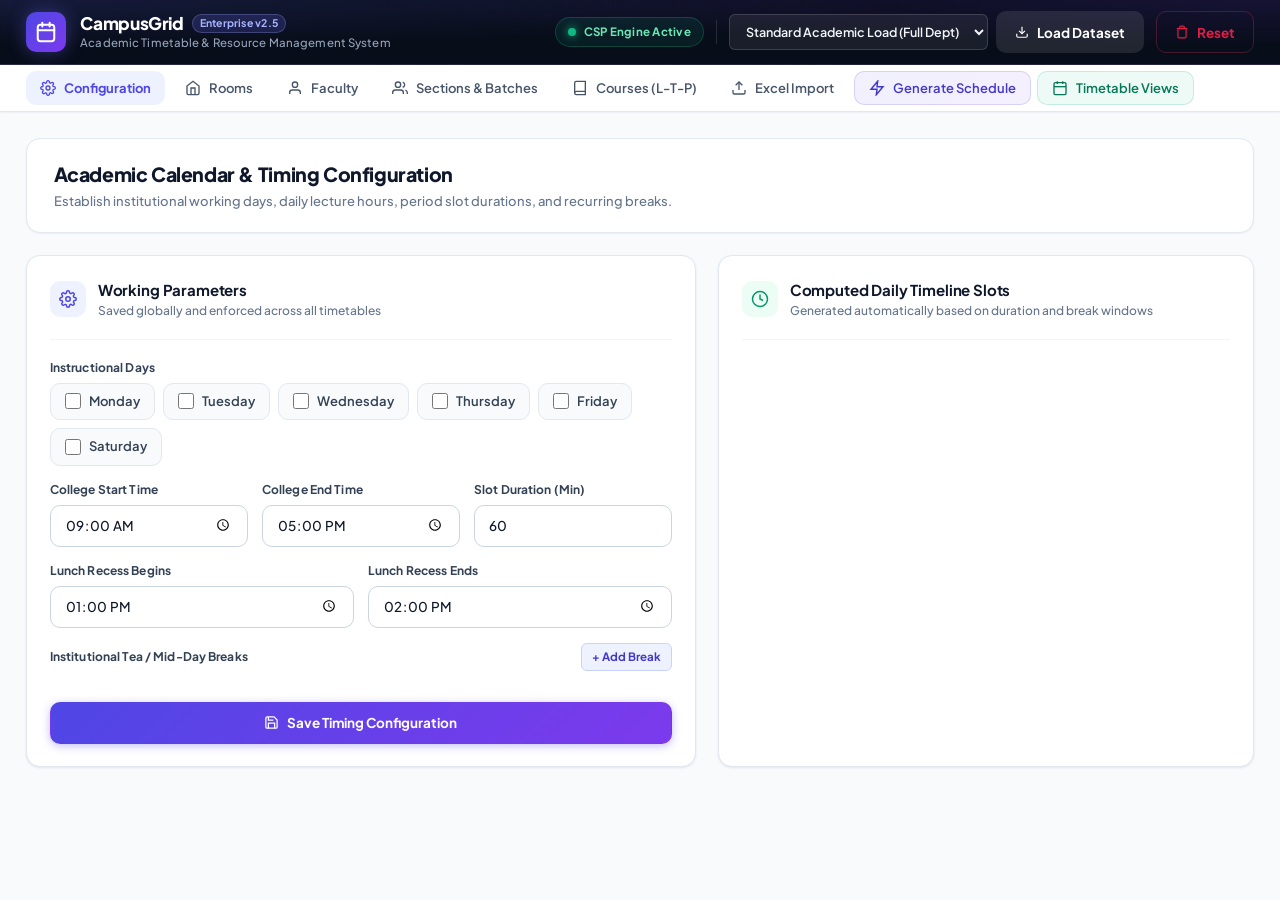
==== commit 857d7c14: "feat: complete architectural UI redesign into enterprise institutional SaaS product with zero-cache " ====
--- a/templates/index.html
+++ b/templates/index.html
@@ -4,533 +4,817 @@
 <head>
     <meta charset="UTF-8">
     <meta name="viewport" content="width=device-width, initial-scale=1.0">
-    <title>CampusGrid — Academic Schedule Management</title>
+    <title>CampusGrid Enterprise — Academic Timetable Scheduling System</title>
+    <!-- Modern Typography: Plus Jakarta Sans & Inter -->
     <link rel="preconnect" href="https://fonts.googleapis.com">
     <link rel="preconnect" href="https://fonts.gstatic.com" crossorigin>
-    <link href="https://fonts.googleapis.com/css2?family=Inter:wght@400;500;600;700&display=swap" rel="stylesheet">
-    <link rel="stylesheet" href="/static/style.css">
+    <link href="https://fonts.googleapis.com/css2?family=Plus+Jakarta+Sans:wght@400;500;600;700;800&family=Inter:wght@400;500;600;700&display=swap" rel="stylesheet">
+    <!-- Cache-Busted Stylesheet -->
+    <link rel="stylesheet" href="/static/style.css?v=3.0.0">
 </head>
 
 <body>
 
-    <header>
-        <div class="header-inner">
-            <div class="header-logo">
-                <div class="logo-icon">
-                    <svg width="22" height="22" viewBox="0 0 24 24" fill="none" stroke="currentColor"
-                        stroke-width="2" stroke-linecap="round" stroke-linejoin="round">
-                        <rect x="3" y="4" width="18" height="18" rx="2" ry="2"></rect>
+    <!-- ── Enterprise Top Header Bar ── -->
+    <header class="app-header">
+        <div class="header-container">
+            <div class="brand-group">
+                <div class="brand-logo">
+                    <svg width="22" height="22" viewBox="0 0 24 24" fill="none" stroke="currentColor" stroke-width="2.2" stroke-linecap="round" stroke-linejoin="round">
+                        <rect x="3" y="4" width="18" height="18" rx="3" ry="3"></rect>
                         <line x1="16" y1="2" x2="16" y2="6"></line>
                         <line x1="8" y1="2" x2="8" y2="6"></line>
                         <line x1="3" y1="10" x2="21" y2="10"></line>
                     </svg>
                 </div>
-                <div class="header-text">
-                    <h1>CampusGrid <span class="version-badge">Institutional Edition</span></h1>
-                    <span class="header-subtitle">Automated Academic Schedule Management System</span>
-                </div>
-            </div>
-            <div class="header-status">
-                <span class="status-indicator-dot"></span>
-                <span class="status-indicator-text">CSP Engine Ready</span>
+                <div class="brand-details">
+                    <div class="brand-title">
+                        CampusGrid
+                        <span class="badge-env">Enterprise v2.5</span>
+                    </div>
+                    <div class="brand-tagline">Academic Timetable &amp; Resource Management System</div>
+                </div>
+            </div>
+
+            <div class="header-controls">
+                <div class="engine-status-pill">
+                    <span class="status-pulse-dot"></span>
+                    <span class="engine-status-label">CSP Engine Active</span>
+                </div>
+
+                <div class="header-divider"></div>
+
+                <!-- Scenario Quick Loader -->
+                <div class="quick-scenario-box">
+                    <select id="demo-scenario-select" class="select-scenario" title="Select academic dataset scenario">
+                        <option value="standard">Standard Academic Load (Full Dept)</option>
+                        <option value="bottleneck">High Utilization (Lab Intensive)</option>
+                        <option value="infeasible">Conflict Verification Test</option>
+                        <option value="single_section">Single Department Sample</option>
+                    </select>
+                    <button id="btn-load-demo" class="btn btn-header" title="Load chosen scenario into SQLite">
+                        <svg width="14" height="14" viewBox="0 0 24 24" fill="none" stroke="currentColor" stroke-width="2"><path d="M21 15v4a2 2 0 0 1-2 2H5a2 2 0 0 1-2-2v-4"></path><polyline points="7 10 12 15 17 10"></polyline><line x1="12" y1="15" x2="12" y2="3"></line></svg>
+                        Load Dataset
+                    </button>
+                </div>
+
+                <button id="btn-clear-data" class="btn btn-ghost-danger btn-header-danger" title="Clear all database tables">
+                    <svg width="14" height="14" viewBox="0 0 24 24" fill="none" stroke="currentColor" stroke-width="2"><polyline points="3 6 5 6 21 6"></polyline><path d="M19 6v14a2 2 0 0 1-2 2H7a2 2 0 0 1-2-2V6m3 0V4a2 2 0 0 1 2-2h4a2 2 0 0 1 2 2v2"></path></svg>
+                    Reset
+                </button>
             </div>
         </div>
     </header>
 
-    <nav class="tabs">
-        <button class="tab-btn active" data-target="config">
-            <svg width="15" height="15" viewBox="0 0 24 24" fill="none" stroke="currentColor" stroke-width="2"><circle cx="12" cy="12" r="3"></circle><path d="M19.4 15a1.65 1.65 0 0 0 .33 1.82l.06.06a2 2 0 0 1 0 2.83 2 2 0 0 1-2.83 0l-.06-.06a1.65 1.65 0 0 0-1.82-.33 1.65 1.65 0 0 0-1 1.51V21a2 2 0 0 1-2 2 2 2 0 0 1-2-2v-.09A1.65 1.65 0 0 0 9 19.4a1.65 1.65 0 0 0-1.82.33l-.06.06a2 2 0 0 1-2.83 0 2 2 0 0 1 0-2.83l.06-.06a1.65 1.65 0 0 0 .33-1.82 1.65 1.65 0 0 0-1.51-1H3a2 2 0 0 1-2-2 2 2 0 0 1 2-2h.09A1.65 1.65 0 0 0 4.6 9a1.65 1.65 0 0 0-.33-1.82l-.06-.06a2 2 0 0 1 0-2.83 2 2 0 0 1 2.83 0l.06.06a1.65 1.65 0 0 0 1.82.33H9a1.65 1.65 0 0 0 1-1.51V3a2 2 0 0 1 2-2 2 2 0 0 1 2 2v.09a1.65 1.65 0 0 0 1 1.51 1.65 1.65 0 0 0 1.82-.33l.06-.06a2 2 0 0 1 2.83 0 2 2 0 0 1 0 2.83l-.06.06a1.65 1.65 0 0 0-.33 1.82V9a1.65 1.65 0 0 0 1.51 1H21a2 2 0 0 1 2 2 2 2 0 0 1-2 2h-.09a1.65 1.65 0 0 0-1.51 1z"></path></svg>
-            Configuration
-        </button>
-        <button class="tab-btn" data-target="rooms">
-            <svg width="15" height="15" viewBox="0 0 24 24" fill="none" stroke="currentColor" stroke-width="2"><path d="M3 9l9-7 9 7v11a2 2 0 0 1-2 2H5a2 2 0 0 1-2-2z"></path><polyline points="9 22 9 12 15 12 15 22"></polyline></svg>
-            Rooms
-        </button>
-        <button class="tab-btn" data-target="faculty">
-            <svg width="15" height="15" viewBox="0 0 24 24" fill="none" stroke="currentColor" stroke-width="2"><path d="M20 21v-2a4 4 0 0 0-4-4H8a4 4 0 0 0-4 4v2"></path><circle cx="12" cy="7" r="4"></circle></svg>
-            Faculty
-        </button>
-        <button class="tab-btn" data-target="sections">
-            <svg width="15" height="15" viewBox="0 0 24 24" fill="none" stroke="currentColor" stroke-width="2"><path d="M17 21v-2a4 4 0 0 0-4-4H5a4 4 0 0 0-4 4v2"></path><circle cx="9" cy="7" r="4"></circle><path d="M23 21v-2a4 4 0 0 0-3-3.87"></path><path d="M16 3.13a4 4 0 0 1 0 7.75"></path></svg>
-            Sections &amp; Batches
-        </button>
-        <button class="tab-btn" data-target="courses">
-            <svg width="15" height="15" viewBox="0 0 24 24" fill="none" stroke="currentColor" stroke-width="2"><path d="M4 19.5A2.5 2.5 0 0 1 6.5 17H20"></path><path d="M6.5 2H20v20H6.5A2.5 2.5 0 0 1 4 19.5v-15A2.5 2.5 0 0 1 6.5 2z"></path></svg>
-            Courses (L-T-P)
-        </button>
-        <button class="tab-btn" data-target="import">
-            <svg width="15" height="15" viewBox="0 0 24 24" fill="none" stroke="currentColor" stroke-width="2"><path d="M21 15v4a2 2 0 0 1-2 2H5a2 2 0 0 1-2-2v-4"></path><polyline points="17 8 12 3 7 8"></polyline><line x1="12" y1="3" x2="12" y2="15"></line></svg>
-            Import Excel
-        </button>
-        <button class="tab-btn" data-target="generate">
-            <svg width="15" height="15" viewBox="0 0 24 24" fill="none" stroke="currentColor" stroke-width="2"><polygon points="13 2 3 14 12 14 11 22 21 10 12 10 13 2"></polygon></svg>
-            Generate Schedule
-        </button>
-        <button class="tab-btn" data-target="views">
-            <svg width="15" height="15" viewBox="0 0 24 24" fill="none" stroke="currentColor" stroke-width="2"><rect x="3" y="4" width="18" height="18" rx="2" ry="2"></rect><line x1="16" y1="2" x2="16" y2="6"></line><line x1="8" y1="2" x2="8" y2="6"></line><line x1="3" y1="10" x2="21" y2="10"></line></svg>
-            Timetable Views
-        </button>
+    <!-- ── Segmented Navigation Strip ── -->
+    <nav class="app-nav">
+        <div class="nav-container">
+            <div class="nav-tabs tabs">
+                <button class="tab-btn active" data-target="config">
+                    <svg width="16" height="16" viewBox="0 0 24 24" fill="none" stroke="currentColor" stroke-width="2"><circle cx="12" cy="12" r="3"></circle><path d="M19.4 15a1.65 1.65 0 0 0 .33 1.82l.06.06a2 2 0 0 1 0 2.83 2 2 0 0 1-2.83 0l-.06-.06a1.65 1.65 0 0 0-1.82-.33 1.65 1.65 0 0 0-1 1.51V21a2 2 0 0 1-2 2 2 2 0 0 1-2-2v-.09A1.65 1.65 0 0 0 9 19.4a1.65 1.65 0 0 0-1.82.33l-.06.06a2 2 0 0 1-2.83 0 2 2 0 0 1 0-2.83l.06-.06a1.65 1.65 0 0 0 .33-1.82 1.65 1.65 0 0 0-1.51-1H3a2 2 0 0 1-2-2 2 2 0 0 1 2-2h.09A1.65 1.65 0 0 0 4.6 9a1.65 1.65 0 0 0-.33-1.82l-.06-.06a2 2 0 0 1 0-2.83 2 2 0 0 1 2.83 0l.06.06a1.65 1.65 0 0 0 1.82.33H9a1.65 1.65 0 0 0 1-1.51V3a2 2 0 0 1 2-2 2 2 0 0 1 2 2v.09a1.65 1.65 0 0 0 1 1.51 1.65 1.65 0 0 0 1.82-.33l.06-.06a2 2 0 0 1 2.83 0 2 2 0 0 1 0 2.83l-.06.06a1.65 1.65 0 0 0-.33 1.82V9a1.65 1.65 0 0 0 1.51 1H21a2 2 0 0 1 2 2 2 2 0 0 1-2 2h-.09a1.65 1.65 0 0 0-1.51 1z"></path></svg>
+                    Configuration
+                </button>
+                <button class="tab-btn" data-target="rooms">
+                    <svg width="16" height="16" viewBox="0 0 24 24" fill="none" stroke="currentColor" stroke-width="2"><path d="M3 9l9-7 9 7v11a2 2 0 0 1-2 2H5a2 2 0 0 1-2-2z"></path><polyline points="9 22 9 12 15 12 15 22"></polyline></svg>
+                    Rooms
+                </button>
+                <button class="tab-btn" data-target="faculty">
+                    <svg width="16" height="16" viewBox="0 0 24 24" fill="none" stroke="currentColor" stroke-width="2"><path d="M20 21v-2a4 4 0 0 0-4-4H8a4 4 0 0 0-4 4v2"></path><circle cx="12" cy="7" r="4"></circle></svg>
+                    Faculty
+                </button>
+                <button class="tab-btn" data-target="sections">
+                    <svg width="16" height="16" viewBox="0 0 24 24" fill="none" stroke="currentColor" stroke-width="2"><path d="M17 21v-2a4 4 0 0 0-4-4H5a4 4 0 0 0-4 4v2"></path><circle cx="9" cy="7" r="4"></circle><path d="M23 21v-2a4 4 0 0 0-3-3.87"></path><path d="M16 3.13a4 4 0 0 1 0 7.75"></path></svg>
+                    Sections &amp; Batches
+                </button>
+                <button class="tab-btn" data-target="courses">
+                    <svg width="16" height="16" viewBox="0 0 24 24" fill="none" stroke="currentColor" stroke-width="2"><path d="M4 19.5A2.5 2.5 0 0 1 6.5 17H20"></path><path d="M6.5 2H20v20H6.5A2.5 2.5 0 0 1 4 19.5v-15A2.5 2.5 0 0 1 6.5 2z"></path></svg>
+                    Courses (L-T-P)
+                </button>
+                <button class="tab-btn" data-target="import">
+                    <svg width="16" height="16" viewBox="0 0 24 24" fill="none" stroke="currentColor" stroke-width="2"><path d="M21 15v4a2 2 0 0 1-2 2H5a2 2 0 0 1-2-2v-4"></path><polyline points="17 8 12 3 7 8"></polyline><line x1="12" y1="3" x2="12" y2="15"></line></svg>
+                    Excel Import
+                </button>
+                <button class="tab-btn tab-highlight" data-target="generate">
+                    <svg width="16" height="16" viewBox="0 0 24 24" fill="none" stroke="currentColor" stroke-width="2.2"><polygon points="13 2 3 14 12 14 11 22 21 10 12 10 13 2"></polygon></svg>
+                    Generate Schedule
+                </button>
+                <button class="tab-btn tab-highlight-secondary" data-target="views">
+                    <svg width="16" height="16" viewBox="0 0 24 24" fill="none" stroke="currentColor" stroke-width="2"><rect x="3" y="4" width="18" height="18" rx="2" ry="2"></rect><line x1="16" y1="2" x2="16" y2="6"></line><line x1="8" y1="2" x2="8" y2="6"></line><line x1="3" y1="10" x2="21" y2="10"></line></svg>
+                    Timetable Views
+                </button>
+            </div>
+        </div>
     </nav>
 
+    <!-- ── Main Workspace ── -->
     <main id="content">
 
-        <!-- Configuration Tab -->
+        <!-- ========================================================
+             1. CONFIGURATION TAB
+             ======================================================== -->
         <section id="config" class="tab-content active">
-            <div class="page-header">
-                <div>
-                    <h2>System Configuration</h2>
-                    <p class="page-desc">Define institutional working hours, breaks, and period durations.</p>
-                </div>
-                <div class="actions">
-                    <select id="demo-scenario-select" class="select-control">
-                        <option value="standard">Standard Semester (Full Load)</option>
-                        <option value="bottleneck">High Utilization (Lab Intensive)</option>
-                        <option value="infeasible">Conflict Verification Scenario</option>
-                        <option value="single_section">Single Department Sample</option>
-                    </select>
-                    <button id="btn-load-demo" class="btn btn-secondary">
-                        Load Sample Data
-                    </button>
-                    <button id="btn-clear-data" class="btn btn-ghost-danger">
-                        Reset All Data
-                    </button>
-                </div>
-            </div>
-
-            <div class="card">
-                <form id="form-config">
-                    <div class="form-group">
-                        <label>Working Days</label>
-                        <div class="checkbox-group">
-                            <label class="checkbox-pill"><input type="checkbox" name="working_days" value="Monday">
-                                Monday</label>
-                            <label class="checkbox-pill"><input type="checkbox" name="working_days" value="Tuesday">
-                                Tuesday</label>
-                            <label class="checkbox-pill"><input type="checkbox" name="working_days" value="Wednesday">
-                                Wednesday</label>
-                            <label class="checkbox-pill"><input type="checkbox" name="working_days" value="Thursday">
-                                Thursday</label>
-                            <label class="checkbox-pill"><input type="checkbox" name="working_days" value="Friday">
-                                Friday</label>
-                            <label class="checkbox-pill"><input type="checkbox" name="working_days" value="Saturday">
-                                Saturday</label>
-                        </div>
-                    </div>
-
-                    <div class="form-row">
-                        <div class="form-group">
-                            <label for="start_time">Start Time</label>
-                            <input type="time" id="start_time" name="start_time" value="09:00" required>
-                        </div>
-                        <div class="form-group">
-                            <label for="end_time">End Time</label>
-                            <input type="time" id="end_time" name="end_time" value="17:00" required>
-                        </div>
-                        <div class="form-group">
-                            <label for="slot_duration_minutes">Slot Duration (min)</label>
-                            <input type="number" id="slot_duration_minutes" name="slot_duration_minutes" value="60"
-                                required>
-                        </div>
-                    </div>
-
-                    <div class="form-row">
-                        <div class="form-group">
-                            <label for="lunch_start">Lunch Start</label>
-                            <input type="time" id="lunch_start" name="lunch_start" value="13:00" required>
-                        </div>
-                        <div class="form-group">
-                            <label for="lunch_end">Lunch End</label>
-                            <input type="time" id="lunch_end" name="lunch_end" value="14:00" required>
-                        </div>
-                    </div>
-
-                    <div class="form-group">
-                        <label>Extra Breaks</label>
-                        <div id="breaks-container"></div>
-                        <button type="button" id="btn-add-break" class="btn btn-sm">+ Add Break</button>
-                    </div>
-
-                    <button type="submit" class="btn primary" style="margin-top: 8px;">Save Configuration</button>
+            <div class="view-header-card">
+                <div class="view-header-text">
+                    <h2>Academic Calendar &amp; Timing Configuration</h2>
+                    <p>Establish institutional working days, daily lecture hours, period slot durations, and recurring breaks.</p>
+                </div>
+            </div>
+
+            <div class="layout-grid-2col">
+                <div class="card form-card">
+                    <div class="card-head">
+                        <div class="card-head-icon icon-indigo">
+                            <svg width="18" height="18" viewBox="0 0 24 24" fill="none" stroke="currentColor" stroke-width="2"><circle cx="12" cy="12" r="3"></circle><path d="M19.4 15a1.65 1.65 0 0 0 .33 1.82l.06.06a2 2 0 0 1 0 2.83 2 2 0 0 1-2.83 0l-.06-.06a1.65 1.65 0 0 0-1.82-.33 1.65 1.65 0 0 0-1 1.51V21a2 2 0 0 1-2 2 2 2 0 0 1-2-2v-.09A1.65 1.65 0 0 0 9 19.4a1.65 1.65 0 0 0-1.82.33l-.06.06a2 2 0 0 1-2.83 0 2 2 0 0 1 0-2.83l.06-.06a1.65 1.65 0 0 0 .33-1.82 1.65 1.65 0 0 0-1.51-1H3a2 2 0 0 1-2-2 2 2 0 0 1 2-2h.09A1.65 1.65 0 0 0 4.6 9a1.65 1.65 0 0 0-.33-1.82l-.06-.06a2 2 0 0 1 0-2.83 2 2 0 0 1 2.83 0l.06.06a1.65 1.65 0 0 0 1.82.33H9a1.65 1.65 0 0 0 1-1.51V3a2 2 0 0 1 2-2 2 2 0 0 1 2 2v.09a1.65 1.65 0 0 0 1 1.51 1.65 1.65 0 0 0 1.82-.33l.06-.06a2 2 0 0 1 2.83 0 2 2 0 0 1 0 2.83l-.06.06a1.65 1.65 0 0 0-.33 1.82V9a1.65 1.65 0 0 0 1.51 1H21a2 2 0 0 1 2 2 2 2 0 0 1-2 2h-.09a1.65 1.65 0 0 0-1.51 1z"></path></svg>
+                        </div>
+                        <div>
+                            <h3>Working Parameters</h3>
+                            <span class="card-subtitle">Saved globally and enforced across all timetables</span>
+                        </div>
+                    </div>
+
+                    <form id="form-config" class="form-body">
+                        <div class="form-group">
+                            <label class="form-label">Instructional Days</label>
+                            <div class="checkbox-pills-row">
+                                <label class="checkbox-pill"><input type="checkbox" name="working_days" value="Monday"> Monday</label>
+                                <label class="checkbox-pill"><input type="checkbox" name="working_days" value="Tuesday"> Tuesday</label>
+                                <label class="checkbox-pill"><input type="checkbox" name="working_days" value="Wednesday"> Wednesday</label>
+                                <label class="checkbox-pill"><input type="checkbox" name="working_days" value="Thursday"> Thursday</label>
+                                <label class="checkbox-pill"><input type="checkbox" name="working_days" value="Friday"> Friday</label>
+                                <label class="checkbox-pill"><input type="checkbox" name="working_days" value="Saturday"> Saturday</label>
+                            </div>
+                        </div>
+
+                        <div class="form-grid-3">
+                            <div class="form-group">
+                                <label class="form-label" for="start_time">College Start Time</label>
+                                <input type="time" id="start_time" name="start_time" value="09:00" class="input-modern" required>
+                            </div>
+                            <div class="form-group">
+                                <label class="form-label" for="end_time">College End Time</label>
+                                <input type="time" id="end_time" name="end_time" value="17:00" class="input-modern" required>
+                            </div>
+                            <div class="form-group">
+                                <label class="form-label" for="slot_duration_minutes">Slot Duration (Min)</label>
+                                <input type="number" id="slot_duration_minutes" name="slot_duration_minutes" value="60" class="input-modern" min="30" max="120" step="5" required>
+                            </div>
+                        </div>
+
+                        <div class="form-grid-2">
+                            <div class="form-group">
+                                <label class="form-label" for="lunch_start">Lunch Recess Begins</label>
+                                <input type="time" id="lunch_start" name="lunch_start" value="13:00" class="input-modern" required>
+                            </div>
+                            <div class="form-group">
+                                <label class="form-label" for="lunch_end">Lunch Recess Ends</label>
+                                <input type="time" id="lunch_end" name="lunch_end" value="14:00" class="input-modern" required>
+                            </div>
+                        </div>
+
+                        <div class="form-group">
+                            <div class="form-label-row">
+                                <label class="form-label">Institutional Tea / Mid-Day Breaks</label>
+                                <button type="button" id="btn-add-break" class="btn btn-xs btn-outline-primary">+ Add Break</button>
+                            </div>
+                            <div id="breaks-container" class="breaks-list"></div>
+                        </div>
+
+                        <button type="submit" class="btn btn-primary btn-block">
+                            <svg width="15" height="15" viewBox="0 0 24 24" fill="none" stroke="currentColor" stroke-width="2"><path d="M19 21H5a2 2 0 0 1-2-2V5a2 2 0 0 1 2-2h11l5 5v11a2 2 0 0 1-2 2z"></path><polyline points="17 21 17 13 7 13 7 21"></polyline><polyline points="7 3 7 8 15 8"></polyline></svg>
+                            Save Timing Configuration
+                        </button>
+                    </form>
+                </div>
+
+                <div class="card preview-card" id="time-slots-display">
+                    <div class="card-head">
+                        <div class="card-head-icon icon-emerald">
+                            <svg width="18" height="18" viewBox="0 0 24 24" fill="none" stroke="currentColor" stroke-width="2"><circle cx="12" cy="12" r="10"></circle><polyline points="12 6 12 12 16 14"></polyline></svg>
+                        </div>
+                        <div>
+                            <h3>Computed Daily Timeline Slots</h3>
+                            <span class="card-subtitle">Generated automatically based on duration and break windows</span>
+                        </div>
+                    </div>
+                    <div class="timeline-slot-container">
+                        <ul id="time-slots-list" class="slot-list-modern"></ul>
+                    </div>
+                </div>
+            </div>
+        </section>
+
+        <!-- ========================================================
+             2. ROOMS TAB
+             ======================================================== -->
+        <section id="rooms" class="tab-content">
+            <div class="view-header-card">
+                <div class="view-header-text">
+                    <h2>Campus Classrooms &amp; Laboratories</h2>
+                    <p>Manage learning spaces, theoretical lecture halls, and specialized laboratory infrastructure.</p>
+                </div>
+            </div>
+
+            <div class="card form-card">
+                <div class="card-head">
+                    <div class="card-head-icon icon-blue">
+                        <svg width="18" height="18" viewBox="0 0 24 24" fill="none" stroke="currentColor" stroke-width="2"><path d="M3 9l9-7 9 7v11a2 2 0 0 1-2 2H5a2 2 0 0 1-2-2z"></path><polyline points="9 22 9 12 15 12 15 22"></polyline></svg>
+                    </div>
+                    <div>
+                        <h3 class="form-title">Register New Room</h3>
+                        <span class="card-subtitle">Specify room capability and physical seating capacity</span>
+                    </div>
+                </div>
+                <form id="form-room" class="form-grid-5">
+                    <div class="form-group">
+                        <label class="form-label" for="room_id">Room ID</label>
+                        <input type="text" id="room_id" class="input-modern" placeholder="e.g. R101" required>
+                    </div>
+                    <div class="form-group">
+                        <label class="form-label" for="room_name">Display Name</label>
+                        <input type="text" id="room_name" class="input-modern" placeholder="e.g. Hall 101" required>
+                    </div>
+                    <div class="form-group">
+                        <label class="form-label" for="room_type">Space Type</label>
+                        <select id="room_type" class="select-modern" required>
+                            <option value="THEORY_ROOM">Theory Room</option>
+                            <option value="LAB">Laboratory</option>
+                        </select>
+                    </div>
+                    <div class="form-group">
+                        <label class="form-label" for="room_capacity">Capacity (Seats)</label>
+                        <input type="number" id="room_capacity" class="input-modern" placeholder="e.g. 60" min="10">
+                    </div>
+                    <div class="form-group">
+                        <label class="form-label" for="room_category">Category (Optional)</label>
+                        <input type="text" id="room_category" class="input-modern" placeholder="e.g. CS Wing">
+                    </div>
+                    <div class="form-group form-actions-col">
+                        <label class="form-label">&nbsp;</label>
+                        <button type="submit" class="btn btn-primary btn-block">
+                            <svg width="15" height="15" viewBox="0 0 24 24" fill="none" stroke="currentColor" stroke-width="2"><line x1="12" y1="5" x2="12" y2="19"></line><line x1="5" y1="12" x2="19" y2="12"></line></svg>
+                            Add Room
+                        </button>
+                    </div>
                 </form>
             </div>
 
-            <div class="card" id="time-slots-display">
-                <h3>Generated Time Slots</h3>
-                <ul id="time-slots-list" class="slot-list"></ul>
+            <div class="card table-card">
+                <div class="table-responsive">
+                    <table id="table-rooms" class="table-modern">
+                        <thead>
+                            <tr>
+                                <th>Room ID</th>
+                                <th>Name</th>
+                                <th>Type</th>
+                                <th>Capacity</th>
+                                <th>Category</th>
+                                <th style="text-align: right;">Actions</th>
+                            </tr>
+                        </thead>
+                        <tbody></tbody>
+                    </table>
+                </div>
             </div>
         </section>
 
-        <!-- Rooms Tab -->
-        <section id="rooms" class="tab-content">
-            <div class="page-header">
-                <div>
-                    <h2>Rooms</h2>
-                    <p class="page-desc">Add theory classrooms and lab rooms with their capacities.</p>
-                </div>
-            </div>
-            <div class="card">
-                <h3 class="form-title">Add New Room</h3>
-                <form id="form-room" class="add-form">
-                    <input type="text" id="room_id" placeholder="Room ID (e.g. R101)" required>
-                    <input type="text" id="room_name" placeholder="Display Name" required>
-                    <select id="room_type" required>
-                        <option value="THEORY_ROOM">Theory Room</option>
-                        <option value="LAB">Lab</option>
-                    </select>
-                    <input type="number" id="room_capacity" placeholder="Capacity (optional)">
-                    <input type="text" id="room_category" placeholder="Category (optional)">
-                    <button type="submit" class="btn primary">Add Room</button>
+        <!-- ========================================================
+             3. FACULTY TAB
+             ======================================================== -->
+        <section id="faculty" class="tab-content">
+            <div class="view-header-card">
+                <div class="view-header-text">
+                    <h2>Academic Faculty Roster</h2>
+                    <p>Register professors and instructors to be mapped to theoretical and practical courses.</p>
+                </div>
+            </div>
+
+            <div class="card form-card">
+                <div class="card-head">
+                    <div class="card-head-icon icon-purple">
+                        <svg width="18" height="18" viewBox="0 0 24 24" fill="none" stroke="currentColor" stroke-width="2"><path d="M20 21v-2a4 4 0 0 0-4-4H8a4 4 0 0 0-4 4v2"></path><circle cx="12" cy="7" r="4"></circle></svg>
+                    </div>
+                    <div>
+                        <h3 class="form-title">Register Faculty Member</h3>
+                        <span class="card-subtitle">Define unique instructor identifier and academic title</span>
+                    </div>
+                </div>
+                <form id="form-faculty" class="form-grid-3">
+                    <div class="form-group">
+                        <label class="form-label" for="faculty_id">Faculty ID</label>
+                        <input type="text" id="faculty_id" class="input-modern" placeholder="e.g. F101" required>
+                    </div>
+                    <div class="form-group">
+                        <label class="form-label" for="faculty_name">Full Name with Title</label>
+                        <input type="text" id="faculty_name" class="input-modern" placeholder="e.g. Dr. Rajesh Sharma" required>
+                    </div>
+                    <div class="form-group form-actions-col">
+                        <label class="form-label">&nbsp;</label>
+                        <button type="submit" class="btn btn-primary btn-block">
+                            <svg width="15" height="15" viewBox="0 0 24 24" fill="none" stroke="currentColor" stroke-width="2"><line x1="12" y1="5" x2="12" y2="19"></line><line x1="5" y1="12" x2="19" y2="12"></line></svg>
+                            Add Faculty
+                        </button>
+                    </div>
                 </form>
             </div>
-            <div class="card">
-                <table id="table-rooms">
-                    <thead>
-                        <tr>
-                            <th>ID</th>
-                            <th>Name</th>
-                            <th>Type</th>
-                            <th>Capacity</th>
-                            <th>Category</th>
-                            <th>Actions</th>
-                        </tr>
-                    </thead>
-                    <tbody></tbody>
-                </table>
+
+            <div class="card table-card">
+                <div class="table-responsive">
+                    <table id="table-faculty" class="table-modern">
+                        <thead>
+                            <tr>
+                                <th>Faculty ID</th>
+                                <th>Full Name</th>
+                                <th style="text-align: right;">Actions</th>
+                            </tr>
+                        </thead>
+                        <tbody></tbody>
+                    </table>
+                </div>
             </div>
         </section>
 
-        <!-- Faculty Tab -->
-        <section id="faculty" class="tab-content">
-            <div class="page-header">
-                <div>
-                    <h2>Faculty</h2>
-                    <p class="page-desc">Register faculty members who will be assigned to courses.</p>
-                </div>
-            </div>
-            <div class="card">
-                <h3 class="form-title">Add New Faculty</h3>
-                <form id="form-faculty" class="add-form">
-                    <input type="text" id="faculty_id" placeholder="Faculty ID (e.g. F1)" required>
-                    <input type="text" id="faculty_name" placeholder="Full Name" required>
-                    <button type="submit" class="btn primary">Add Faculty</button>
+        <!-- ========================================================
+             4. SECTIONS & BATCHES TAB
+             ======================================================== -->
+        <section id="sections" class="tab-content">
+            <div class="view-header-card">
+                <div class="view-header-text">
+                    <h2>Academic Sections &amp; Laboratory Batches</h2>
+                    <p>Establish student cohorts, semesters, division groupings, and laboratory subdivisions.</p>
+                </div>
+            </div>
+
+            <div class="card form-card">
+                <div class="card-head">
+                    <div class="card-head-icon icon-teal">
+                        <svg width="18" height="18" viewBox="0 0 24 24" fill="none" stroke="currentColor" stroke-width="2"><path d="M17 21v-2a4 4 0 0 0-4-4H5a4 4 0 0 0-4 4v2"></path><circle cx="9" cy="7" r="4"></circle><path d="M23 21v-2a4 4 0 0 0-3-3.87"></path><path d="M16 3.13a4 4 0 0 1 0 7.75"></path></svg>
+                    </div>
+                    <div>
+                        <h3 class="form-title">Create Class Section</h3>
+                        <span class="card-subtitle">Set semester, division strength, and optional home-room binding</span>
+                    </div>
+                </div>
+                <form id="form-section" class="form-grid-6">
+                    <div class="form-group">
+                        <label class="form-label" for="section_id">Section ID</label>
+                        <input type="text" id="section_id" class="input-modern" placeholder="e.g. 3A" required>
+                    </div>
+                    <div class="form-group">
+                        <label class="form-label" for="section_name">Display Name</label>
+                        <input type="text" id="section_name" class="input-modern" placeholder="e.g. CSE 3A" required>
+                    </div>
+                    <div class="form-group">
+                        <label class="form-label" for="section_semester">Semester</label>
+                        <input type="number" id="section_semester" class="input-modern" placeholder="3" min="1" max="8" required>
+                    </div>
+                    <div class="form-group">
+                        <label class="form-label" for="section_division">Division</label>
+                        <input type="text" id="section_division" class="input-modern" placeholder="A" required>
+                    </div>
+                    <div class="form-group">
+                        <label class="form-label" for="section_strength">Strength</label>
+                        <input type="number" id="section_strength" class="input-modern" placeholder="e.g. 60">
+                    </div>
+                    <div class="form-group">
+                        <label class="form-label" for="section_home_room_id">Home Room</label>
+                        <select id="section_home_room_id" class="select-modern">
+                            <option value="">Home Room (Optional)</option>
+                        </select>
+                    </div>
+                    <div class="form-group form-actions-col-full">
+                        <button type="submit" class="btn btn-primary btn-block">
+                            <svg width="15" height="15" viewBox="0 0 24 24" fill="none" stroke="currentColor" stroke-width="2"><line x1="12" y1="5" x2="12" y2="19"></line><line x1="5" y1="12" x2="19" y2="12"></line></svg>
+                            Add Section
+                        </button>
+                    </div>
                 </form>
             </div>
-            <div class="card">
-                <table id="table-faculty">
-                    <thead>
-                        <tr>
-                            <th>ID</th>
-                            <th>Name</th>
-                            <th>Actions</th>
-                        </tr>
-                    </thead>
-                    <tbody></tbody>
-                </table>
+
+            <div class="card table-card">
+                <div class="table-responsive">
+                    <table id="table-sections" class="table-modern">
+                        <thead>
+                            <tr>
+                                <th>Section ID</th>
+                                <th>Name</th>
+                                <th>Semester</th>
+                                <th>Division</th>
+                                <th>Strength</th>
+                                <th>Home Room</th>
+                                <th>Assigned Batches</th>
+                                <th style="text-align: right;">Actions</th>
+                            </tr>
+                        </thead>
+                        <tbody></tbody>
+                    </table>
+                </div>
+            </div>
+
+            <!-- Lab Batch Sub-Manager -->
+            <div class="card form-card" style="margin-top: 1.5rem;">
+                <div class="card-head">
+                    <div class="card-head-icon icon-amber">
+                        <svg width="18" height="18" viewBox="0 0 24 24" fill="none" stroke="currentColor" stroke-width="2"><rect x="2" y="7" width="20" height="14" rx="2" ry="2"></rect><path d="M16 21V5a2 2 0 0 0-2-2h-4a2 2 0 0 0-2 2v16"></path></svg>
+                    </div>
+                    <div>
+                        <h3 class="form-title">Add Laboratory Practical Batch</h3>
+                        <span class="card-subtitle">Subdivide a section into smaller practical laboratory cohorts</span>
+                    </div>
+                </div>
+                <form id="form-batch" class="form-grid-4">
+                    <div class="form-group">
+                        <label class="form-label" for="batch_id">Batch ID</label>
+                        <input type="text" id="batch_id" class="input-modern" placeholder="e.g. A1" required>
+                    </div>
+                    <div class="form-group">
+                        <label class="form-label" for="batch_name">Batch Name</label>
+                        <input type="text" id="batch_name" class="input-modern" placeholder="e.g. Batch A1" required>
+                    </div>
+                    <div class="form-group">
+                        <label class="form-label" for="batch_section">Parent Section</label>
+                        <select id="batch_section" class="select-modern" required>
+                            <option value="">Select Section</option>
+                        </select>
+                    </div>
+                    <div class="form-group">
+                        <label class="form-label" for="batch_strength">Batch Strength</label>
+                        <input type="number" id="batch_strength" class="input-modern" placeholder="e.g. 30" required>
+                    </div>
+                    <div class="form-group form-actions-col-full">
+                        <button type="submit" class="btn btn-secondary btn-block">
+                            <svg width="15" height="15" viewBox="0 0 24 24" fill="none" stroke="currentColor" stroke-width="2"><line x1="12" y1="5" x2="12" y2="19"></line><line x1="5" y1="12" x2="19" y2="12"></line></svg>
+                            Add Lab Batch to Section
+                        </button>
+                    </div>
+                </form>
             </div>
         </section>
 
-        <!-- Sections Tab -->
-        <section id="sections" class="tab-content">
-            <div class="page-header">
-                <div>
-                    <h2>Sections &amp; Batches</h2>
-                    <p class="page-desc">Define class sections and their lab batches.</p>
-                </div>
-            </div>
-            <div class="card">
-                <h3 class="form-title">Add Section</h3>
-                <form id="form-section" class="add-form">
-                    <input type="text" id="section_id" placeholder="Section ID (e.g. 3A)" required>
-                    <input type="text" id="section_name" placeholder="Name" required>
-                    <input type="number" id="section_semester" placeholder="Semester" required>
-                    <input type="text" id="section_division" placeholder="Division" required>
-                    <input type="number" id="section_strength" placeholder="Strength (optional)">
-                    <select id="section_home_room_id">
-                        <option value="">Home Room (Optional)</option>
-                    </select>
-                    <button type="submit" class="btn primary">Add Section</button>
+        <!-- ========================================================
+             5. COURSES TAB
+             ======================================================== -->
+        <section id="courses" class="tab-content">
+            <div class="view-header-card">
+                <div class="view-header-text">
+                    <h2>Academic Courses &amp; L-T-P Curriculum</h2>
+                    <p>Map courses with lecture (L), tutorial (T), and practical (P) credits, assigned faculty, and room bindings.</p>
+                </div>
+            </div>
+
+            <div class="card form-card">
+                <div class="card-head">
+                    <div class="card-head-icon icon-indigo">
+                        <svg width="18" height="18" viewBox="0 0 24 24" fill="none" stroke="currentColor" stroke-width="2"><path d="M4 19.5A2.5 2.5 0 0 1 6.5 17H20"></path><path d="M6.5 2H20v20H6.5A2.5 2.5 0 0 1 4 19.5v-15A2.5 2.5 0 0 1 6.5 2z"></path></svg>
+                    </div>
+                    <div>
+                        <h3 class="form-title">Configure Curriculum Course</h3>
+                        <span class="card-subtitle">All fields are mapped directly to CSP scheduling variables</span>
+                    </div>
+                </div>
+
+                <form id="form-course" class="form-body">
+                    <div class="form-grid-4">
+                        <div class="form-group">
+                            <label class="form-label" for="course_id">Course ID (Internal)</label>
+                            <input type="text" id="course_id" class="input-modern" placeholder="e.g. CS301_3A" required>
+                        </div>
+                        <div class="form-group">
+                            <label class="form-label" for="course_code">Course Code</label>
+                            <input type="text" id="course_code" class="input-modern" placeholder="e.g. CS301" required>
+                        </div>
+                        <div class="form-group">
+                            <label class="form-label" for="course_name">Course Title</label>
+                            <input type="text" id="course_name" class="input-modern" placeholder="e.g. Data Structures &amp; Algorithms" required>
+                        </div>
+                        <div class="form-group">
+                            <label class="form-label" for="course_section">Assigned Section</label>
+                            <select id="course_section" class="select-modern" required>
+                                <option value="">Select Section</option>
+                            </select>
+                        </div>
+                    </div>
+
+                    <div class="form-grid-4" style="margin-top: 10px;">
+                        <div class="form-group">
+                            <label class="form-label">Weekly Credits (L - T - P)</label>
+                            <div class="ltp-pill-group">
+                                <div class="ltp-box">
+                                    <span class="ltp-tag">L</span>
+                                    <input type="number" step="0.5" id="course_l" value="3" min="0" title="Lecture Hours" required>
+                                </div>
+                                <div class="ltp-box">
+                                    <span class="ltp-tag">T</span>
+                                    <input type="number" step="0.5" id="course_t" value="0" min="0" title="Tutorial Hours" required>
+                                </div>
+                                <div class="ltp-box">
+                                    <span class="ltp-tag">P</span>
+                                    <input type="number" step="0.5" id="course_p" value="0" min="0" title="Practical Lab Hours" required>
+                                </div>
+                            </div>
+                        </div>
+
+                        <div class="form-group">
+                            <label class="form-label" for="course_faculty">Lead Instructor</label>
+                            <select id="course_faculty" class="select-modern" required>
+                                <option value="">Select Faculty</option>
+                            </select>
+                        </div>
+
+                        <div class="form-group">
+                            <label class="form-label" for="course_assistant_faculty">Co-Instructor / Assistant</label>
+                            <select id="course_assistant_faculty" class="select-modern">
+                                <option value="">Select Assistant Faculty (Optional)</option>
+                            </select>
+                            <div id="course_asst_tags" class="asst-tags-container"></div>
+                        </div>
+
+                        <div class="form-group">
+                            <label class="form-label" for="course_room_type">Required Space Type</label>
+                            <select id="course_room_type" class="select-modern" required>
+                                <option value="THEORY_ROOM">Theory Classroom</option>
+                                <option value="LAB">Laboratory Space</option>
+                            </select>
+                        </div>
+                    </div>
+
+                    <div class="form-grid-2" style="margin-top: 10px;">
+                        <div class="form-group">
+                            <label class="form-label" for="course_required_room">Specific Room Binding (Optional)</label>
+                            <select id="course_required_room" class="select-modern">
+                                <option value="">No Preference (Auto-Allocate)</option>
+                            </select>
+                        </div>
+
+                        <div class="form-group">
+                            <label class="form-label" for="course_lab_batches">Practical Lab Batches (When P &gt; 0)</label>
+                            <select id="course_lab_batches" multiple class="select-modern-multiple" style="display: none; height: 75px;" title="Hold Ctrl/Cmd to select multiple">
+                            </select>
+                            <div class="help-text">Visible only when Practical credit P &gt; 0. Hold Ctrl/Cmd to select multiple.</div>
+                        </div>
+                    </div>
+
+                    <button type="submit" class="btn btn-primary" style="margin-top: 12px;">
+                        <svg width="15" height="15" viewBox="0 0 24 24" fill="none" stroke="currentColor" stroke-width="2"><line x1="12" y1="5" x2="12" y2="19"></line><line x1="5" y1="12" x2="19" y2="12"></line></svg>
+                        Add Course to Curriculum
+                    </button>
                 </form>
             </div>
-            <div class="card">
-                <table id="table-sections">
-                    <thead>
-                        <tr>
-                            <th>ID</th>
-                            <th>Name</th>
-                            <th>Semester</th>
-                            <th>Division</th>
-                            <th>Strength</th>
-                            <th>Home Room</th>
-                            <th>Batches</th>
-                            <th>Actions</th>
-                        </tr>
-                    </thead>
-                    <tbody></tbody>
-                </table>
-            </div>
-            <div class="card">
-                <h3 class="form-title">Add Lab Batch</h3>
-                <form id="form-batch" class="add-form">
-                    <input type="text" id="batch_id" placeholder="Batch ID (e.g. A1)" required>
-                    <input type="text" id="batch_name" placeholder="Batch Name" required>
-                    <select id="batch_section" required>
-                        <option value="">Select Section</option>
-                    </select>
-                    <input type="number" id="batch_strength" placeholder="Batch Strength" required>
-                    <button type="submit" class="btn primary">Add Batch</button>
-                </form>
+
+            <div class="card table-card">
+                <div class="table-responsive">
+                    <table id="table-courses" class="table-modern">
+                        <thead>
+                            <tr>
+                                <th>Course ID</th>
+                                <th>Code</th>
+                                <th>Course Name</th>
+                                <th>Section</th>
+                                <th>L-T-P</th>
+                                <th>Batches</th>
+                                <th>Lead Faculty</th>
+                                <th>Co-Instructors</th>
+                                <th>Type</th>
+                                <th>Required Room</th>
+                                <th style="text-align: right;">Actions</th>
+                            </tr>
+                        </thead>
+                        <tbody></tbody>
+                    </table>
+                </div>
             </div>
         </section>
 
-        <!-- Courses Tab -->
-        <section id="courses" class="tab-content">
-            <div class="page-header">
-                <div>
-                    <h2>Courses</h2>
-                    <p class="page-desc">Define courses with L-T-P credits, faculty, and room requirements.</p>
-                </div>
-            </div>
-            <div class="card">
-                <h3 class="form-title">Add Course</h3>
-                <form id="form-course" class="add-form complex-form">
-                    <input type="text" id="course_id" placeholder="Course ID (e.g. CS301_3A)" required>
-                    <input type="text" id="course_name" placeholder="Course Name" required>
-                    <input type="text" id="course_code" placeholder="Course Code" required>
-                    <select id="course_section" required>
-                        <option value="">Select Section</option>
-                    </select>
-
-                    <div class="ltp-inputs">
-                        <input type="number" step="0.5" id="course_l" placeholder="L (Lectures)" value="0" min="0"
-                            required>
-                        <input type="number" step="0.5" id="course_t" placeholder="T (Tutorials)" value="0" min="0"
-                            required>
-                        <input type="number" step="0.5" id="course_p" placeholder="P (Practicals)" value="0" min="0"
-                            required>
-                    </div>
-
-                    <select id="course_faculty" required>
-                        <option value="">Select Faculty</option>
-                    </select>
-
-                    <div style="display:flex; flex-direction:column; gap:4px;">
-                        <select id="course_assistant_faculty">
-                            <option value="">Select Assistant Faculty (Optional)</option>
-                        </select>
-                        <div id="course_asst_tags" style="display:flex; flex-wrap:wrap; gap:4px; min-height:18px;"></div>
-                    </div>
-
-                    <select id="course_room_type" required>
-                        <option value="THEORY_ROOM">Theory Room</option>
-                        <option value="LAB">Lab</option>
-                    </select>
-                    <select id="course_required_room">
-                        <option value="">Required Room (Optional)</option>
-                    </select>
-
-                    <select id="course_lab_batches" multiple style="display: none; height: 90px;"
-                        title="Hold Ctrl/Cmd to select multiple">
-                    </select>
-
-                    <button type="submit" class="btn primary">Add Course</button>
-                </form>
-            </div>
-            <div class="card">
-                <table id="table-courses">
-                    <thead>
-                        <tr>
-                            <th>ID</th>
-                            <th>Code</th>
-                            <th>Name</th>
-                            <th>Section</th>
-                            <th>L-T-P</th>
-                            <th>Batches</th>
-                            <th>Faculty</th>
-                            <th>Asst Faculty</th>
-                            <th>Room Type</th>
-                            <th>Req Room</th>
-                            <th>Actions</th>
-                        </tr>
-                    </thead>
-                    <tbody></tbody>
-                </table>
-            </div>
-        </section>
-
-        <!-- Import Data Tab -->
+        <!-- ========================================================
+             6. EXCEL IMPORT TAB
+             ======================================================== -->
         <section id="import" class="tab-content">
-            <div class="page-header">
-                <div>
-                    <h2>Import Academic Dataset</h2>
-                    <p class="page-desc">Upload an Excel workbook (.xlsx) to populate Faculty, Rooms, Sections, Batches, and Courses into SQLite.</p>
-                </div>
-                <div class="actions">
-                    <a href="/api/download-template" class="btn btn-secondary" style="text-decoration:none;">
+            <div class="view-header-card">
+                <div class="view-header-text">
+                    <h2>Academic Dataset Import &amp; Batch Upload</h2>
+                    <p>Import an entire semester's faculty, spaces, divisions, batches, and course requirements via Excel (.xlsx).</p>
+                </div>
+                <div class="view-header-actions">
+                    <a href="/api/download-template" class="btn btn-secondary">
                         <svg width="15" height="15" viewBox="0 0 24 24" fill="none" stroke="currentColor" stroke-width="2"><path d="M21 15v4a2 2 0 0 1-2 2H5a2 2 0 0 1-2-2v-4"></path><polyline points="7 10 12 15 17 10"></polyline><line x1="12" y1="15" x2="12" y2="3"></line></svg>
-                        Download Excel Template
+                        Download Starter Template (.xlsx)
                     </a>
                 </div>
             </div>
 
-            <div class="card" style="margin-bottom: 24px;">
-                <h3 class="form-title">Upload Excel Workbook</h3>
-                <p style="color: var(--text-secondary); font-size: 13.5px; margin-bottom: 20px;">
-                    Ensure your workbook contains required sheets: <strong>Faculty</strong>, <strong>Rooms</strong>, <strong>Sections</strong>, <strong>Batches</strong>, and <strong>Courses</strong>.
-                </p>
-                
+            <div class="card form-card">
+                <div class="card-head">
+                    <div class="card-head-icon icon-emerald">
+                        <svg width="18" height="18" viewBox="0 0 24 24" fill="none" stroke="currentColor" stroke-width="2"><path d="M21 15v4a2 2 0 0 1-2 2H5a2 2 0 0 1-2-2v-4"></path><polyline points="17 8 12 3 7 8"></polyline><line x1="12" y1="3" x2="12" y2="15"></line></svg>
+                    </div>
+                    <div>
+                        <h3>Upload Institutional Spreadsheet</h3>
+                        <span class="card-subtitle">Pre-validates foreign keys and integrity before persisting to SQLite</span>
+                    </div>
+                </div>
+
                 <div class="upload-dropzone" id="dropzone-box">
                     <input type="file" id="excel-file" accept=".xlsx">
                     <div class="upload-icon">
-                        <svg width="24" height="24" viewBox="0 0 24 24" fill="none" stroke="currentColor" stroke-width="2"><path d="M21 15v4a2 2 0 0 1-2 2H5a2 2 0 0 1-2-2v-4"></path><polyline points="17 8 12 3 7 8"></polyline><line x1="12" y1="3" x2="12" y2="15"></line></svg>
-                    </div>
-                    <div style="font-size: 14px; font-weight: 600; color: var(--text);">Click or drag &amp; drop your .xlsx workbook here</div>
-                    <div style="font-size: 12px; color: var(--text-muted); margin-top: 4px;">Supports Microsoft Excel (.xlsx) workbooks</div>
+                        <svg width="28" height="28" viewBox="0 0 24 24" fill="none" stroke="currentColor" stroke-width="2"><path d="M21 15v4a2 2 0 0 1-2 2H5a2 2 0 0 1-2-2v-4"></path><polyline points="17 8 12 3 7 8"></polyline><line x1="12" y1="3" x2="12" y2="15"></line></svg>
+                    </div>
+                    <div class="upload-prompt">Click or drag &amp; drop your workbook here</div>
+                    <div class="upload-hint">Workbook must include sheets: <strong>Faculty</strong>, <strong>Rooms</strong>, <strong>Sections</strong>, <strong>Batches</strong>, and <strong>Courses</strong></div>
                     <div id="selected-file-name" class="upload-filename" style="display: none;"></div>
                 </div>
 
-                <div style="display: flex; gap: 12px; align-items: center;">
+                <div class="upload-actions-row">
                     <button id="btn-preview-import" class="btn btn-secondary">
                         <svg width="15" height="15" viewBox="0 0 24 24" fill="none" stroke="currentColor" stroke-width="2"><circle cx="11" cy="11" r="8"></circle><line x1="21" y1="21" x2="16.65" y2="16.65"></line></svg>
-                        Preview Data
-                    </button>
-                    <button id="btn-import-excel" class="btn primary" style="display: none;">
+                        Validate &amp; Preview Dataset
+                    </button>
+                    <button id="btn-import-excel" class="btn btn-primary" style="display: none;">
                         <svg width="15" height="15" viewBox="0 0 24 24" fill="none" stroke="currentColor" stroke-width="2"><polyline points="20 6 9 17 4 12"></polyline></svg>
-                        Import to SQLite
-                    </button>
-                </div>
-
-                <div id="import-preview" style="display: none; margin-top: 24px; padding: 20px; background: #f8fafc; border: 1px solid var(--border); border-radius: var(--radius-lg); box-shadow: var(--shadow-sm);">
-                    <h4 style="margin-bottom: 12px; font-size: 15px; font-weight: 700; color: var(--text);">Dataset Preview Summary</h4>
-                    <div id="preview-counts" style="margin-bottom: 12px;"></div>
-                    <div id="preview-errors" style="color: #dc2626; font-weight: 600; font-size: 13.5px;"></div>
+                        Persist Dataset to SQLite
+                    </button>
+                </div>
+
+                <div id="import-preview" class="preview-summary-card" style="display: none;">
+                    <h4>Validation Audit Results</h4>
+                    <div id="preview-counts"></div>
+                    <div id="preview-errors"></div>
                 </div>
             </div>
         </section>
 
-        <!-- Generate Tab -->
+        <!-- ========================================================
+             7. GENERATE TAB
+             ======================================================== -->
         <section id="generate" class="tab-content">
-            <div class="page-header">
-                <div>
-                    <h2>Schedule Generation Engine</h2>
-                    <p class="page-desc">Automated timetable generator with conflict detection and resource optimization.</p>
-                </div>
-            </div>
-
-            <div class="algo-info card">
-                <div class="algo-info-grid">
-                    <div class="algo-stat">
-                        <div class="algo-stat-value">6</div>
-                        <div class="algo-stat-label">Institutional Rules</div>
-                    </div>
-                    <div class="algo-stat">
-                        <div class="algo-stat-value">7</div>
-                        <div class="algo-stat-label">Quality Metrics</div>
-                    </div>
-                    <div class="algo-stat">
-                        <div class="algo-stat-value">Real-Time</div>
-                        <div class="algo-stat-label">Conflict Detection</div>
-                    </div>
-                    <div class="algo-stat">
-                        <div class="algo-stat-value">&lt; 50ms</div>
-                        <div class="algo-stat-label">Average Run Speed</div>
-                    </div>
-                </div>
-                <div class="algo-constraints">
-                    <span class="constraint-tag">Section Clashes Prohibited</span>
-                    <span class="constraint-tag">Faculty Overlap Prevention</span>
-                    <span class="constraint-tag">Room Capacity &amp; Type Match</span>
-                    <span class="constraint-tag">Continuous Laboratory Blocks</span>
-                    <span class="constraint-tag">Section Home-Room Binding</span>
-                    <span class="constraint-tag">Co-Instructor Synchronization</span>
-                </div>
-            </div>
-
-
-            <!-- Pre-Generate Summary Panel (v1) -->
-            <div class="card" id="pre-gen-summary" style="display:none; margin-bottom:16px;">
-                <h3 class="form-title">
-                    <svg width="18" height="18" viewBox="0 0 24 24" fill="none" stroke="currentColor" stroke-width="2"><circle cx="12" cy="12" r="10"></circle><line x1="12" y1="16" x2="12" y2="12"></line><line x1="12" y1="8" x2="12.01" y2="8"></line></svg>
-                    Pre-Generation Resource Audit &amp; Summary
-                </h3>
-                <div id="summary-grid"
-                    style="display:grid;grid-template-columns:repeat(auto-fit,minmax(140px,1fr));gap:12px;margin-bottom:16px;">
-                </div>
-                <div id="summary-warnings" style="margin-bottom:16px;"></div>
-                <div style="display:flex;gap:12px;flex-wrap:wrap;">
-                    <button id="btn-confirm-generate" class="btn-generate" style="flex:1;min-width:200px;">
-                        <svg width="18" height="18" viewBox="0 0 24 24" fill="none" stroke="currentColor" stroke-width="2.2"><polygon points="13 2 3 14 12 14 11 22 21 10 12 10 13 2"></polygon></svg>
-                        Confirm &amp; Generate
-                    </button>
-                    <button id="btn-cancel-generate" class="btn btn-secondary" style="flex:0;min-width:110px;">Cancel</button>
-                </div>
-            </div>
-
-            <div class="generate-controls card">
-                <button id="btn-generate" class="btn-generate">
-                    <svg width="18" height="18" viewBox="0 0 24 24" fill="none" stroke="currentColor" stroke-width="2.2"><polygon points="13 2 3 14 12 14 11 22 21 10 12 10 13 2"></polygon></svg>
-                    Generate Timetable
-                </button>
-                <button id="btn-validate" class="btn btn-secondary">
-                    <svg width="16" height="16" viewBox="0 0 24 24" fill="none" stroke="currentColor" stroke-width="2"><path d="M22 11.08V12a10 10 0 1 1-5.93-9.14"></path><polyline points="22 4 12 14.01 9 11.01"></polyline></svg>
-                    Audit &amp; Validate Configuration
-                </button>
-            </div>
-
-            <div id="generate-status" style="margin-top: 20px; display: none;">
+            <div class="view-header-card">
+                <div class="view-header-text">
+                    <h2>CSP Schedule Generation Engine</h2>
+                    <p>Mathematical constraint solver with Minimum Remaining Values (MRV) heuristic and back-checking.</p>
+                </div>
+            </div>
+
+            <!-- Algorithm Metrics Overview -->
+            <div class="engine-stats-grid">
+                <div class="stat-card">
+                    <div class="stat-label">Hard Constraints</div>
+                    <div class="stat-value">6</div>
+                    <div class="stat-desc">Zero Overlap Guarantee</div>
+                </div>
+                <div class="stat-card">
+                    <div class="stat-label">Quality Objectives</div>
+                    <div class="stat-value">7</div>
+                    <div class="stat-desc">Multi-Metric Soft Scoring</div>
+                </div>
+                <div class="stat-card">
+                    <div class="stat-label">Heuristic Strategy</div>
+                    <div class="stat-value" style="font-size: 1.35rem; padding-top: 4px;">MRV + Degree</div>
+                    <div class="stat-desc">Minimum Remaining Values</div>
+                </div>
+                <div class="stat-card">
+                    <div class="stat-label">Average Runtime</div>
+                    <div class="stat-value">&lt; 60ms</div>
+                    <div class="stat-desc">Instantaneous Convergence</div>
+                </div>
+            </div>
+
+            <div class="card constraints-pill-card">
+                <div class="constraints-title">Mathematical Constraints Enforced:</div>
+                <div class="constraints-tags">
+                    <span class="constraint-chip">Zero Faculty Double-Booking</span>
+                    <span class="constraint-chip">Zero Room Collision</span>
+                    <span class="constraint-chip">Continuous Multi-Hour Lab Blocks</span>
+                    <span class="constraint-chip">Lab / Classroom Capacity Matching</span>
+                    <span class="constraint-chip">Co-Instructor Simultaneous Synchronization</span>
+                    <span class="constraint-chip">Section Home-Room Binding</span>
+                </div>
+            </div>
+
+            <!-- Pre-Generate Summary Audit Modal / Panel -->
+            <div class="card" id="pre-gen-summary" style="display: none; margin-bottom: 1.5rem; border: 2px solid var(--primary-light);">
+                <div class="card-head">
+                    <div class="card-head-icon icon-indigo">
+                        <svg width="18" height="18" viewBox="0 0 24 24" fill="none" stroke="currentColor" stroke-width="2"><path d="M14 2H6a2 2 0 0 0-2 2v16a2 2 0 0 0 2 2h12a2 2 0 0 0 2-2V8z"></path><polyline points="14 2 14 8 20 8"></polyline><line x1="16" y1="13" x2="8" y2="13"></line><line x1="16" y1="17" x2="8" y2="17"></line><polyline points="10 9 9 9 8 9"></polyline></svg>
+                    </div>
+                    <div>
+                        <h3>Pre-Flight Resource Audit</h3>
+                        <span class="card-subtitle">Verifying supply vs. demand balance across sections, hours, and rooms</span>
+                    </div>
+                </div>
+                <div id="summary-grid" style="display: grid; grid-template-columns: repeat(auto-fit, minmax(130px, 1fr)); gap: 12px; margin: 16px 0;"></div>
+                <div id="summary-warnings" style="margin-bottom: 16px;"></div>
+                <div style="display: flex; gap: 12px; flex-wrap: wrap;">
+                    <button id="btn-confirm-generate" class="btn btn-primary" style="flex: 1; min-width: 220px; height: 46px; font-size: 14.5px;">
+                        <svg width="16" height="16" viewBox="0 0 24 24" fill="none" stroke="currentColor" stroke-width="2.2"><polygon points="13 2 3 14 12 14 11 22 21 10 12 10 13 2"></polygon></svg>
+                        Confirm &amp; Run Generation Engine
+                    </button>
+                    <button id="btn-cancel-generate" class="btn btn-secondary" style="height: 46px;">Cancel</button>
+                </div>
+            </div>
+
+            <!-- Generation Action Bar -->
+            <div class="card generate-action-card">
+                <div class="generate-action-left">
+                    <button id="btn-generate" class="btn-generate-hero">
+                        <svg width="20" height="20" viewBox="0 0 24 24" fill="none" stroke="currentColor" stroke-width="2.4"><polygon points="13 2 3 14 12 14 11 22 21 10 12 10 13 2"></polygon></svg>
+                        Generate Timetable
+                    </button>
+                    <button id="btn-validate" class="btn btn-secondary btn-validate">
+                        <svg width="16" height="16" viewBox="0 0 24 24" fill="none" stroke="currentColor" stroke-width="2"><path d="M22 11.08V12a10 10 0 1 1-5.93-9.14"></path><polyline points="22 4 12 14.01 9 11.01"></polyline></svg>
+                        Pre-Validate Data &amp; Constraints
+                    </button>
+                </div>
+                <div class="generate-action-right">
+                    <span class="engine-pill">Engine Ready</span>
+                </div>
+            </div>
+
+            <!-- Generation Status Results -->
+            <div id="generate-status" style="margin-top: 1.5rem; display: none;">
                 <div class="status-card" id="gen-status-card">
                     <h3 id="gen-status-text"></h3>
                     <div id="gen-score" style="display: none;"></div>
-                    <div id="gen-diagnostics" style="display: none; color: #c62828; margin-top: 10px;"></div>
-                </div>
-            </div>
-
-            <div id="validation-report" style="display: none; margin-top: 20px;">
+                    <div id="gen-diagnostics" style="display: none; color: #dc2626; margin-top: 10px;"></div>
+                </div>
+            </div>
+
+            <div id="validation-report" style="display: none; margin-top: 1.5rem;">
                 <div class="card">
-                    <h3>Validation Report</h3>
+                    <h3 class="form-title">Configuration Audit Findings</h3>
                     <div id="val-content"></div>
                 </div>
             </div>
         </section>
 
-        <!-- Timetable Views Tab -->
+        <!-- ========================================================
+             8. TIMETABLE VIEWS TAB
+             ======================================================== -->
         <section id="views" class="tab-content">
-            <div class="page-header">
-                <div>
-                    <h2>Timetable Views</h2>
-                    <p class="page-desc">Browse the generated schedule by section, faculty, or room.</p>
-                </div>
-                <button id="btn-print" class="btn primary" style="display: none;" onclick="window.print()">
-                    <svg width="15" height="15" viewBox="0 0 24 24" fill="none" stroke="currentColor" stroke-width="2"><polyline points="6 9 6 2 18 2 18 9"></polyline><path d="M6 18H4a2 2 0 0 1-2-2v-5a2 2 0 0 1 2-2h16a2 2 0 0 1 2 2v5a2 2 0 0 1-2 2h-2"></path><rect x="6 14" width="12" height="8"></rect></svg>
-                    Print / Export PDF
-                </button>
-            </div>
-
-            <div class="view-tabs">
-                <button class="view-btn active" data-view="master">Master View</button>
-                <button class="view-btn" data-view="section">By Section</button>
-                <button class="view-btn" data-view="faculty">By Faculty</button>
-                <button class="view-btn" data-view="room">By Room</button>
-            </div>
-
-            <div id="view-controls" style="margin: 14px 0; display: flex; gap: 12px; align-items: center;">
-                <select id="view-selector" class="select-control" style="display: none; min-width: 240px;"></select>
-            </div>
-
-            <div id="view-content">
+            <div class="view-header-card">
+                <div class="view-header-text">
+                    <h2>Institutional Timetable Schedule Views</h2>
+                    <p>Review the optimized schedule across master, section-wise, faculty-wise, or classroom-wise perspectives.</p>
+                </div>
+                <div class="view-header-actions">
+                    <button id="btn-print" class="btn btn-primary" style="display: none;" onclick="window.print()">
+                        <svg width="15" height="15" viewBox="0 0 24 24" fill="none" stroke="currentColor" stroke-width="2"><polyline points="6 9 6 2 18 2 18 9"></polyline><path d="M6 18H4a2 2 0 0 1-2-2v-5a2 2 0 0 1 2-2h16a2 2 0 0 1 2 2v5a2 2 0 0 1-2 2h-2"></path><rect x="6 14" width="12" height="8"></rect></svg>
+                        Print / Export to PDF
+                    </button>
+                </div>
+            </div>
+
+            <!-- View Perspective Selector Bar -->
+            <div class="view-perspective-bar">
+                <div class="view-tabs-segmented view-tabs">
+                    <button class="view-btn active" data-view="master">
+                        <svg width="14" height="14" viewBox="0 0 24 24" fill="none" stroke="currentColor" stroke-width="2"><rect x="3" y="3" width="7" height="7"></rect><rect x="14" y="3" width="7" height="7"></rect><rect x="14" y="14" width="7" height="7"></rect><rect x="3" y="14" width="7" height="7"></rect></svg>
+                        Master View
+                    </button>
+                    <button class="view-btn" data-view="section">
+                        <svg width="14" height="14" viewBox="0 0 24 24" fill="none" stroke="currentColor" stroke-width="2"><path d="M17 21v-2a4 4 0 0 0-4-4H5a4 4 0 0 0-4 4v2"></path><circle cx="9" cy="7" r="4"></circle></svg>
+                        By Section
+                    </button>
+                    <button class="view-btn" data-view="faculty">
+                        <svg width="14" height="14" viewBox="0 0 24 24" fill="none" stroke="currentColor" stroke-width="2"><path d="M20 21v-2a4 4 0 0 0-4-4H8a4 4 0 0 0-4 4v2"></path><circle cx="12" cy="7" r="4"></circle></svg>
+                        By Faculty
+                    </button>
+                    <button class="view-btn" data-view="room">
+                        <svg width="14" height="14" viewBox="0 0 24 24" fill="none" stroke="currentColor" stroke-width="2"><path d="M3 9l9-7 9 7v11a2 2 0 0 1-2 2H5a2 2 0 0 1-2-2z"></path></svg>
+                        By Room
+                    </button>
+                </div>
+
+                <div id="view-controls" class="view-filter-controls">
+                    <select id="view-selector" class="select-modern" style="display: none; min-width: 250px;"></select>
+                </div>
+            </div>
+
+            <!-- Timetable Legend -->
+            <div class="timetable-legend">
+                <div class="legend-item"><span class="legend-box legend-theory"></span> Theory Lecture</div>
+                <div class="legend-item"><span class="legend-box legend-lab"></span> Laboratory Practical Block</div>
+                <div class="legend-item"><span class="legend-box legend-break"></span> Scheduled Tea / Lunch Recess</div>
+                <div class="legend-item"><span class="legend-box legend-free"></span> Available Idle Slot</div>
+            </div>
+
+            <!-- Timetable Grid Rendering Container -->
+            <div id="view-content" class="timetable-render-zone">
                 <div class="empty-state">
-                    <p>No timetable generated yet.<br>Go to <strong>Generate</strong> tab to create one.</p>
+                    <svg width="48" height="48" viewBox="0 0 24 24" fill="none" stroke="currentColor" stroke-width="1.5"><rect x="3" y="4" width="18" height="18" rx="2" ry="2"></rect><line x1="16" y1="2" x2="16" y2="6"></line><line x1="8" y1="2" x2="8" y2="6"></line><line x1="3" y1="10" x2="21" y2="10"></line></svg>
+                    <h4>No Timetable Generated Yet</h4>
+                    <p>Navigate to the <strong>Generate Schedule</strong> tab and click <em>Generate Timetable</em> to compute the optimal schedule.</p>
                 </div>
             </div>
         </section>
 
     </main>
 
+    <!-- Global Toast Notification Alert -->
     <div id="notification" class="notification hidden"></div>
 
-    <script src="/static/app.js"></script>
-
+    <!-- Application Script with Cache-Buster -->
+    <script src="/static/app.js?v=3.0.0"></script>
+
+    <!-- Pre-Flight Summary Capture Script -->
     <script>
-        // ── v1: Pre-Generate Summary ──────────────────────────────────────────────
         (function () {
             const btnGen = document.getElementById('btn-generate');
             const btnConf = document.getElementById('btn-confirm-generate');
@@ -538,9 +822,8 @@
             const panel = document.getElementById('pre-gen-summary');
             const grid = document.getElementById('summary-grid');
             const warnings = document.getElementById('summary-warnings');
-            const controls = document.querySelector('.generate-controls.card');
-
-            // Flag: skip summary and go straight to generation (after user confirms)
+            const controls = document.querySelector('.generate-action-card');
+
             let _skipSummary = false;
 
             function statCard(label, value, color) {
@@ -552,7 +835,6 @@
             }
 
             btnGen && btnGen.addEventListener('click', async (e) => {
-                // If confirmed, let the existing app.js listener run normally
                 if (_skipSummary) { _skipSummary = false; return; }
 
                 e.stopImmediatePropagation();
@@ -561,51 +843,49 @@
                     const data = await res.json();
 
                     if (!data.config_set) {
-                        alert('Please save a configuration first (Config tab).');
+                        alert('Please save a timing configuration first.');
                         return;
                     }
                     if (data.courses === 0) {
-                        alert('No courses defined. Please add courses before generating.');
+                        alert('No courses defined. Please add courses or load a sample dataset before generating.');
                         return;
                     }
 
                     grid.innerHTML = [
-                        statCard('Sections', data.sections, '#1c7ed6'),
-                        statCard('Batches', data.batches, '#1c7ed6'),
-                        statCard('Faculty', data.faculty, '#1c7ed6'),
-                        statCard('Theory Rooms', data.theory_rooms, '#2f9e44'),
-                        statCard('Lab Rooms', data.lab_rooms, '#2f9e44'),
-                        statCard('Courses', data.courses, '#7048e8'),
-                        statCard('Theory Sessions / week', data.theory_sessions_per_week, '#e67700'),
-                        statCard('Lab Sessions / week', data.lab_sessions_per_week, '#e67700'),
-                        statCard('Total Hours / week', data.total_weekly_session_hours, '#c92a2a'),
-                        statCard('Available Slots / week', data.available_slots_per_week, '#495057'),
+                        statCard('Sections', data.sections, '#3b82f6'),
+                        statCard('Batches', data.batches, '#3b82f6'),
+                        statCard('Faculty', data.faculty, '#8b5cf6'),
+                        statCard('Theory Rooms', data.theory_rooms, '#10b981'),
+                        statCard('Lab Rooms', data.lab_rooms, '#10b981'),
+                        statCard('Courses', data.courses, '#6366f1'),
+                        statCard('Theory Sessions / Wk', data.theory_sessions_per_week, '#f59e0b'),
+                        statCard('Lab Sessions / Wk', data.lab_sessions_per_week, '#f59e0b'),
+                        statCard('Total Session Hours', data.total_weekly_session_hours, '#ef4444'),
+                        statCard('Available Weekly Slots', data.available_slots_per_week, '#475569'),
                     ].join('');
 
-                    // Warnings
                     let w = '';
                     if (data.total_weekly_session_hours > data.available_slots_per_week * 0.9)
-                        w += '<p style="color:#c92a2a;font-weight:600;">[Warning] Session hours are very close to (or exceed) available slots — scheduling may fail.</p>';
+                        w += '<div style="background:#fef2f2;border:1px solid #fecaca;padding:10px 14px;border-radius:8px;color:#991b1b;font-size:13px;font-weight:600;">[Warning] Session hours approach total capacity; schedule generation may encounter tight slot constraints.</div>';
                     if (data.lab_rooms === 0 && data.lab_sessions_per_week > 0)
-                        w += '<p style="color:#e67700;font-weight:600;">[Warning] Lab sessions exist but no Lab rooms are defined.</p>';
+                        w += '<div style="background:#fffbeb;border:1px solid #fde68a;padding:10px 14px;border-radius:8px;color:#92400e;font-size:13px;font-weight:600;margin-top:6px;">[Warning] Lab courses are defined but no Laboratory rooms exist.</div>';
                     warnings.innerHTML = w;
 
                     panel.style.display = 'block';
-                    controls.style.display = 'none';
+                    if (controls) controls.style.display = 'none';
                 } catch (err) {
-                    alert('Could not load summary: ' + err.message);
+                    alert('Could not verify summary: ' + err.message);
                 }
-            }, true /* capture so it fires before the existing listener */);
+            }, true);
 
             btnCancel && btnCancel.addEventListener('click', () => {
                 panel.style.display = 'none';
-                controls.style.display = '';
+                if (controls) controls.style.display = 'flex';
             });
 
             btnConf && btnConf.addEventListener('click', () => {
                 panel.style.display = 'none';
-                controls.style.display = '';
-                // Set flag so the capture listener passes through, then click
+                if (controls) controls.style.display = 'flex';
                 _skipSummary = true;
                 document.getElementById('btn-generate').dispatchEvent(new MouseEvent('click', { bubbles: true }));
             });
--- a/static/style.css
+++ b/static/style.css
@@ -1,265 +1,366 @@
-/* ============================================================
-   CampusGrid — Modern Institutional Timetable System
-   Executive SaaS & University Portal Design System
-   ============================================================ */
+/* ==========================================================================
+   CampusGrid Enterprise — Modern Institutional SaaS Design System
+   Architecture: Pure CSS3, Custom Properties, Zero Heavy Frameworks
+   Typography: Plus Jakarta Sans / Inter
+   ========================================================================== */
 
 :root {
-    /* Brand & Accent */
-    --primary: #717377;
-    --primary-hover: #b3bac6;
-    --accent: #4f46e5;
-    --accent-hover: #4338ca;
-    --accent-light: #eef2ff;
-    --accent-border: #c7d2fe;
-    --accent-gradient: linear-gradient(135deg, #4f46e5 0%, #3b82f6 100%);
-
-    /* Semantic Colors */
-    --success: #059669;
-    --success-hover: #047857;
-    --success-light: #ecfdf5;
-    --success-border: #a7f3d0;
-    --success-text: #065f46;
-
-    --danger: #dc2626;
-    --danger-light: #fef2f2;
-    --danger-border: #fecaca;
-
-    --warning: #d97706;
-    --warning-light: #fffbeb;
-    --warning-border: #fde68a;
-    --warning-text: #92400e;
-
-    /* Neutral Surfaces */
-    --bg: #f8fafc;
-    --surface: #ffffff;
-    --surface-secondary: #f1f5f9;
-    --border: #e2e8f0;
-    --border-light: #f1f5f9;
-    --border-focus: #818cf8;
-
-    /* Text Hierarchy */
-    --text: #0f172a;
-    --text-secondary: #475569;
-    --text-muted: #94a3b8;
-    --text-inverse: #ffffff;
-
-    /* Timetable Card Palettes */
-    --theory-bg: #eff6ff;
-    --theory-bg-hover: #e0f2fe;
-    --theory-border: #bfdbfe;
-    --theory-text: #1e3a8a;
-    --theory-badge: #2563eb;
-
-    --lab-bg: #ecfdf5;
-    --lab-bg-hover: #d1fae5;
-    --lab-border: #a7f3d0;
-    --lab-text: #065f46;
-    --lab-badge: #059669;
-
-    --break-bg: #fffbeb;
-    --break-border: #f59e0b;
-    --break-text: #92400e;
-
-    /* Typography & Geometry */
-    --font: 'Inter', -apple-system, BlinkMacSystemFont, 'Segoe UI', Roboto, sans-serif;
+    /* ── Slate Neutral Palette ── */
+    --slate-50: #f8fafc;
+    --slate-100: #f1f5f9;
+    --slate-200: #e2e8f0;
+    --slate-300: #cbd5e1;
+    --slate-400: #94a3b8;
+    --slate-500: #64748b;
+    --slate-600: #475569;
+    --slate-700: #334155;
+    --slate-800: #1e293b;
+    --slate-900: #0f172a;
+    --slate-950: #020617;
+
+    /* ── Primary Brand Palette (Electric Indigo / Violet) ── */
+    --primary-50: #eef2ff;
+    --primary-100: #e0e7ff;
+    --primary-200: #c7d2fe;
+    --primary-500: #6366f1;
+    --primary-600: #4f46e5;
+    --primary-700: #4338ca;
+    --primary-800: #3730a3;
+    --primary-gradient: linear-gradient(135deg, #4f46e5 0%, #7c3aed 100%);
+    --primary-gradient-hover: linear-gradient(135deg, #4338ca 0%, #6d28d9 100%);
+
+    /* ── Functional / Semantic Colors ── */
+    --emerald-50: #ecfdf5;
+    --emerald-100: #d1fae5;
+    --emerald-500: #10b981;
+    --emerald-600: #059669;
+    --emerald-700: #047857;
+
+    --amber-50: #fffbeb;
+    --amber-100: #fef3c7;
+    --amber-500: #f59e0b;
+    --amber-600: #d97706;
+    --amber-700: #b45309;
+
+    --rose-50: #fff1f2;
+    --rose-100: #ffe4e6;
+    --rose-500: #f43f5e;
+    --rose-600: #e11d48;
+    --rose-700: #be123c;
+
+    --blue-50: #eff6ff;
+    --blue-100: #dbeafe;
+    --blue-500: #3b82f6;
+    --blue-600: #2563eb;
+    --blue-700: #1d4ed8;
+
+    /* ── Component Dimensions & Radii ── */
     --radius-sm: 6px;
-    --radius: 10px;
+    --radius-md: 10px;
     --radius-lg: 14px;
+    --radius-xl: 20px;
     --radius-full: 9999px;
 
-    /* Multi-stop Shadows */
-    --shadow-xs: 0 1px 2px rgba(15, 23, 42, 0.04);
-    --shadow-sm: 0 1px 3px rgba(15, 23, 42, 0.06), 0 1px 2px rgba(15, 23, 42, 0.04);
-    --shadow: 0 4px 6px -1px rgba(15, 23, 42, 0.06), 0 2px 4px -2px rgba(15, 23, 42, 0.04);
-    --shadow-md: 0 10px 15px -3px rgba(15, 23, 42, 0.07), 0 4px 6px -4px rgba(15, 23, 42, 0.04);
-    --shadow-lg: 0 20px 25px -5px rgba(15, 23, 42, 0.08), 0 8px 10px -6px rgba(15, 23, 42, 0.04);
-    --shadow-glow: 0 0 20px rgba(79, 70, 229, 0.25);
-}
-
-/* ── Reset & Body ── */
-*,
-*::before,
-*::after {
+    /* ── Multi-Layer Elevation Shadows ── */
+    --shadow-xs: 0 1px 2px 0 rgba(15, 23, 42, 0.05);
+    --shadow-sm: 0 1px 3px 0 rgba(15, 23, 42, 0.08), 0 1px 2px -1px rgba(15, 23, 42, 0.04);
+    --shadow-md: 0 4px 6px -1px rgba(15, 23, 42, 0.08), 0 2px 4px -2px rgba(15, 23, 42, 0.04);
+    --shadow-lg: 0 10px 15px -3px rgba(15, 23, 42, 0.08), 0 4px 6px -4px rgba(15, 23, 42, 0.04);
+    --shadow-xl: 0 20px 25px -5px rgba(15, 23, 42, 0.1), 0 8px 10px -6px rgba(15, 23, 42, 0.04);
+}
+
+/* ── Global Reset & Base Setup ── */
+*, *::before, *::after {
     box-sizing: border-box;
-}
-
-html {
-    scroll-behavior: smooth;
-    overflow-x: clip;
-}
-
-body {
-    font-family: var(--font);
     margin: 0;
     padding: 0;
-    background: var(--bg);
-    color: var(--text);
+}
+
+html {
+    font-size: 15px;
+    scroll-behavior: smooth;
+    -webkit-font-smoothing: antialiased;
+    -moz-osx-font-smoothing: grayscale;
+}
+
+body {
+    font-family: 'Plus Jakarta Sans', 'Inter', -apple-system, BlinkMacSystemFont, 'Segoe UI', Roboto, sans-serif;
+    background-color: var(--slate-50);
+    color: var(--slate-800);
+    line-height: 1.5;
+    min-height: 100vh;
     display: flex;
     flex-direction: column;
-    min-height: 100vh;
-    font-size: 14px;
-    line-height: 1.5;
-    -webkit-font-smoothing: antialiased;
-    overflow-x: clip;
-}
-
-/* ── Top Executive Header ── */
-header {
-    background: #090d16;
-    color: #ffffff;
+}
+
+/* ==========================================================================
+   1. APP HEADER & BRANDING
+   ========================================================================== */
+.app-header {
+    background-color: #080d1a;
+    background-image: radial-gradient(at 0% 0%, rgba(99, 102, 241, 0.15) 0px, transparent 50%),
+                      radial-gradient(at 100% 0%, rgba(124, 58, 237, 0.12) 0px, transparent 50%);
     border-bottom: 1px solid rgba(255, 255, 255, 0.08);
     position: sticky;
     top: 0;
     z-index: 100;
     backdrop-filter: blur(12px);
-}
-
-.header-inner {
-    display: flex;
-    align-items: center;
-    justify-content: space-between;
-    max-width: 1480px;
+    -webkit-backdrop-filter: blur(12px);
+}
+
+.header-container {
+    max-width: 1540px;
     margin: 0 auto;
     padding: 0 1.75rem;
     height: 64px;
-}
-
-.header-logo {
-    display: flex;
-    align-items: center;
-    gap: 12px;
-}
-
-.logo-icon {
-    background: var(--accent-gradient);
-    border: 1px solid rgba(255, 255, 255, 0.2);
-    border-radius: var(--radius);
-    width: 38px;
-    height: 38px;
+    display: flex;
+    align-items: center;
+    justify-content: space-between;
+    gap: 1.5rem;
+}
+
+.brand-group {
+    display: flex;
+    align-items: center;
+    gap: 14px;
+}
+
+.brand-logo {
+    width: 40px;
+    height: 40px;
+    border-radius: var(--radius-md);
+    background: var(--primary-gradient);
     display: flex;
     align-items: center;
     justify-content: center;
     color: #ffffff;
-    box-shadow: 0 2px 8px rgba(79, 70, 229, 0.4);
-}
-
-.header-text h1 {
-    margin: 0;
+    box-shadow: 0 0 18px rgba(99, 102, 241, 0.4);
+    flex-shrink: 0;
+}
+
+.brand-title {
     font-size: 1.15rem;
-    font-weight: 700;
+    font-weight: 800;
+    color: #ffffff;
     letter-spacing: -0.02em;
-    color: #ffffff;
     display: flex;
     align-items: center;
     gap: 8px;
-}
-
-.header-text .version-badge {
-    font-size: 10px;
-    font-weight: 700;
-    background: rgba(79, 70, 229, 0.3);
+    line-height: 1.2;
+}
+
+.badge-env {
+    font-size: 10.5px;
+    font-weight: 700;
+    padding: 2px 7px;
+    border-radius: var(--radius-full);
+    background: rgba(99, 102, 241, 0.2);
     color: #a5b4fc;
-    border: 1px solid rgba(165, 180, 252, 0.3);
-    border-radius: var(--radius-full);
-    padding: 1px 7px;
-    letter-spacing: 0.05em;
-    text-transform: uppercase;
-}
-
-.header-subtitle {
+    border: 1px solid rgba(165, 180, 252, 0.25);
+    letter-spacing: 0.02em;
+}
+
+.brand-tagline {
     font-size: 11.5px;
     color: #94a3b8;
+    font-weight: 500;
     letter-spacing: 0.01em;
 }
 
-.header-status {
-    display: flex;
+.header-controls {
+    display: flex;
+    align-items: center;
+    gap: 12px;
+}
+
+.engine-status-pill {
+    display: inline-flex;
     align-items: center;
     gap: 8px;
-    background: rgba(255, 255, 255, 0.06);
-    border: 1px solid rgba(255, 255, 255, 0.12);
-    padding: 6px 14px;
+    background: rgba(16, 185, 129, 0.1);
+    border: 1px solid rgba(16, 185, 129, 0.25);
+    padding: 5px 12px;
     border-radius: var(--radius-full);
-    font-size: 12px;
-    font-weight: 600;
-    color: #e2e8f0;
-}
-
-.status-indicator-dot {
+}
+
+.status-pulse-dot {
     width: 8px;
     height: 8px;
     border-radius: 50%;
-    background: #10b981;
-    box-shadow: 0 0 10px #10b981;
-    animation: pulse-dot 2s infinite ease-in-out;
-}
-
-@keyframes pulse-dot {
-
-    0%,
-    100% {
-        opacity: 1;
-        transform: scale(1);
-    }
-
-    50% {
-        opacity: 0.5;
-        transform: scale(0.85);
-    }
-}
-
-/* ── Modern Navigation Tab Strip ── */
-nav.tabs {
+    background-color: var(--emerald-500);
+    box-shadow: 0 0 8px var(--emerald-500);
+    animation: pulseRing 2s cubic-bezier(0.4, 0, 0.6, 1) infinite;
+}
+
+@keyframes pulseRing {
+    0%, 100% { opacity: 1; transform: scale(1); }
+    50% { opacity: 0.4; transform: scale(0.85); }
+}
+
+.engine-status-label {
+    font-size: 11.5px;
+    font-weight: 700;
+    color: #6ee7b7;
+    letter-spacing: 0.02em;
+}
+
+.header-divider {
+    width: 1px;
+    height: 24px;
+    background: rgba(255, 255, 255, 0.12);
+}
+
+.quick-scenario-box {
+    display: flex;
+    align-items: center;
+    gap: 8px;
+}
+
+.select-scenario {
+    height: 36px;
+    background: rgba(255, 255, 255, 0.07);
+    border: 1px solid rgba(255, 255, 255, 0.15);
+    color: #f1f5f9;
+    padding: 0 12px;
+    border-radius: var(--radius-sm);
+    font-size: 12.5px;
+    font-weight: 600;
+    font-family: inherit;
+    cursor: pointer;
+    transition: all 0.15s ease;
+}
+
+.select-scenario option {
+    background: #0f172a;
+    color: #ffffff;
+}
+
+.select-scenario:focus {
+    outline: none;
+    border-color: var(--primary-500);
+    background: rgba(255, 255, 255, 0.12);
+}
+
+.btn-header {
+    height: 36px;
+    background: rgba(255, 255, 255, 0.1);
+    color: #ffffff;
+    border: 1px solid rgba(255, 255, 255, 0.2);
+    font-size: 12.5px;
+}
+
+.btn-header:hover {
+    background: rgba(255, 255, 255, 0.18);
+    border-color: rgba(255, 255, 255, 0.3);
+}
+
+.btn-header-danger {
+    height: 36px;
+    font-size: 12.5px;
+}
+
+/* ==========================================================================
+   2. SEGMENTED APP NAVIGATION
+   ========================================================================== */
+.app-nav {
     background: #ffffff;
-    display: flex;
-    border-bottom: 1px solid var(--border);
-    padding: 0 1.75rem;
-    max-width: 100%;
-    overflow-x: auto;
-    scrollbar-width: none;
-    box-shadow: var(--shadow-xs);
+    border-bottom: 1px solid var(--slate-200);
     position: sticky;
     top: 64px;
     z-index: 90;
-}
-
-nav.tabs::-webkit-scrollbar {
+    box-shadow: var(--shadow-xs);
+}
+
+.nav-container {
+    max-width: 1540px;
+    margin: 0 auto;
+    padding: 0 1.75rem;
+    overflow-x: auto;
+    scrollbar-width: none;
+}
+
+.nav-container::-webkit-scrollbar {
     display: none;
+}
+
+.nav-tabs {
+    display: flex;
+    gap: 6px;
+    padding: 6px 0;
 }
 
 .tab-btn {
     background: transparent;
     border: none;
-    padding: 0 1.25rem;
-    height: 50px;
-    font-size: 13.5px;
+    padding: 8px 14px;
+    border-radius: var(--radius-md);
+    font-size: 13px;
     font-weight: 600;
+    color: var(--slate-600);
     cursor: pointer;
-    border-bottom: 2px solid transparent;
     white-space: nowrap;
-    color: var(--text-secondary);
-    transition: color 0.15s ease, border-color 0.15s ease, background-color 0.15s ease;
     display: inline-flex;
     align-items: center;
     gap: 8px;
+    transition: all 0.15s ease;
+    font-family: inherit;
 }
 
 .tab-btn:hover {
-    color: var(--text);
-    background: #f8fafc;
+    color: var(--slate-900);
+    background: var(--slate-100);
 }
 
 .tab-btn.active {
-    color: var(--accent);
-    border-bottom-color: var(--accent);
-    font-weight: 700;
-    background: transparent;
-}
-
-/* ── Main Container ── */
+    color: var(--primary-600);
+    background: var(--primary-50);
+    font-weight: 700;
+}
+
+.tab-btn.tab-highlight {
+    background: linear-gradient(135deg, rgba(79, 70, 229, 0.08) 0%, rgba(124, 58, 237, 0.08) 100%);
+    color: var(--primary-700);
+    border: 1px solid rgba(79, 70, 229, 0.18);
+}
+
+.tab-btn.tab-highlight:hover {
+    background: linear-gradient(135deg, rgba(79, 70, 229, 0.15) 0%, rgba(124, 58, 237, 0.15) 100%);
+}
+
+.tab-btn.tab-highlight.active {
+    background: var(--primary-gradient);
+    color: #ffffff;
+    border-color: transparent;
+    box-shadow: 0 2px 8px rgba(99, 102, 241, 0.35);
+}
+
+.tab-btn.tab-highlight.active svg {
+    stroke: #ffffff;
+}
+
+.tab-btn.tab-highlight-secondary {
+    background: rgba(16, 185, 129, 0.07);
+    color: var(--emerald-700);
+    border: 1px solid rgba(16, 185, 129, 0.2);
+}
+
+.tab-btn.tab-highlight-secondary.active {
+    background: var(--emerald-600);
+    color: #ffffff;
+    border-color: transparent;
+    box-shadow: 0 2px 8px rgba(16, 185, 129, 0.35);
+}
+
+.tab-btn.tab-highlight-secondary.active svg {
+    stroke: #ffffff;
+}
+
+/* ==========================================================================
+   3. MAIN WORKSPACE & PAGE HEADERS
+   ========================================================================== */
 main#content {
     flex: 1;
-    max-width: 1480px;
+    max-width: 1540px;
     width: 100%;
     margin: 0 auto;
     padding: 1.75rem;
@@ -267,84 +368,64 @@
 
 .tab-content {
     display: none;
-    animation: fadeIn 0.2s cubic-bezier(0.16, 1, 0.3, 1);
+    animation: tabEnter 0.25s cubic-bezier(0.16, 1, 0.3, 1);
 }
 
 .tab-content.active {
     display: block;
 }
 
-@keyframes fadeIn {
+@keyframes tabEnter {
     from {
         opacity: 0;
-        transform: translateY(4px);
+        transform: translateY(6px);
     }
-
     to {
         opacity: 1;
         transform: translateY(0);
     }
 }
 
-/* ── Section & Page Headers ── */
-.page-header {
+.view-header-card {
+    background: #ffffff;
+    border: 1px solid var(--slate-200);
+    border-radius: var(--radius-lg);
+    padding: 1.35rem 1.75rem;
+    margin-bottom: 1.5rem;
+    box-shadow: var(--shadow-xs);
     display: flex;
     align-items: center;
     justify-content: space-between;
-    margin-bottom: 1.5rem;
     flex-wrap: wrap;
-    gap: 16px;
+    gap: 1rem;
+}
+
+.view-header-text h2 {
+    font-size: 1.3rem;
+    font-weight: 800;
+    color: var(--slate-900);
+    letter-spacing: -0.02em;
+    margin-bottom: 3px;
+}
+
+.view-header-text p {
+    font-size: 13px;
+    color: var(--slate-500);
+    font-weight: 500;
+}
+
+.view-header-actions {
+    display: flex;
+    align-items: center;
+    gap: 10px;
+}
+
+/* ==========================================================================
+   4. CARDS & LAYOUT GRIDS
+   ========================================================================== */
+.card {
     background: #ffffff;
-    border: 1px solid var(--border);
-    border-radius: var(--radius-lg);
-    padding: 1.25rem 1.75rem;
-    box-shadow: var(--shadow-xs);
-}
-
-.page-header h2 {
-    margin: 0 0 4px 0;
-    font-size: 1.35rem;
-    font-weight: 700;
-    color: var(--text);
-    letter-spacing: -0.02em;
-}
-
-.page-desc {
-    margin: 0;
-    font-size: 13.5px;
-    color: var(--text-secondary);
-}
-
-.actions {
-    display: flex;
-    align-items: center;
-    gap: 10px;
-    flex-wrap: wrap;
-}
-
-.select-control {
-    height: 40px;
-    padding: 0 14px;
-    border-radius: var(--radius);
-    border: 1px solid #cbd5e1;
-    background: #ffffff;
-    font-size: 13.5px;
-    font-weight: 500;
-    color: var(--text);
-    cursor: pointer;
-    transition: border-color 0.15s ease, box-shadow 0.15s ease;
-}
-
-.select-control:focus {
-    outline: none;
-    border-color: var(--accent);
-    box-shadow: 0 0 0 3px rgba(79, 70, 229, 0.15);
-}
-
-/* ── Modern Cards & Surfaces ── */
-.card {
-    background: var(--surface);
-    border: 1px solid var(--border);
+    border: 1px solid var(--slate-200);
     border-radius: var(--radius-lg);
     padding: 1.5rem;
     margin-bottom: 1.5rem;
@@ -353,90 +434,169 @@
 }
 
 .card:hover {
-    box-shadow: var(--shadow);
-}
-
+    box-shadow: var(--shadow-md);
+    border-color: #cbd5e1;
+}
+
+.layout-grid-2col {
+    display: grid;
+    grid-template-columns: 1.25fr 1fr;
+    gap: 1.5rem;
+}
+
+@media (max-width: 1024px) {
+    .layout-grid-2col {
+        grid-template-columns: 1fr;
+    }
+}
+
+.card-head {
+    display: flex;
+    align-items: center;
+    gap: 12px;
+    padding-bottom: 1.25rem;
+    border-bottom: 1px solid var(--slate-100);
+    margin-bottom: 1.25rem;
+}
+
+.card-head h3,
 .form-title {
-    margin: 0 0 1.25rem 0;
     font-size: 1rem;
     font-weight: 700;
-    color: var(--text);
+    color: var(--slate-900);
     letter-spacing: -0.01em;
-    display: flex;
-    align-items: center;
-    gap: 8px;
-    border-bottom: 1px solid var(--border-light);
-    padding-bottom: 0.75rem;
-}
-
-/* ── Form Controls & Floating Labels ── */
+}
+
+.card-subtitle {
+    display: block;
+    font-size: 12px;
+    color: var(--slate-500);
+    font-weight: 500;
+    margin-top: 1px;
+}
+
+.card-head-icon {
+    width: 36px;
+    height: 36px;
+    border-radius: var(--radius-md);
+    display: flex;
+    align-items: center;
+    justify-content: center;
+    flex-shrink: 0;
+}
+
+.icon-indigo { background: var(--primary-50); color: var(--primary-600); }
+.icon-emerald { background: var(--emerald-50); color: var(--emerald-600); }
+.icon-blue { background: var(--blue-50); color: var(--blue-600); }
+.icon-purple { background: #f5f3ff; color: #7c3aed; }
+.icon-teal { background: #f0fdfa; color: #0d9488; }
+.icon-amber { background: var(--amber-50); color: var(--amber-600); }
+
+/* ==========================================================================
+   5. MODERN FORM DESIGN SYSTEM
+   ========================================================================== */
+.form-body {
+    display: flex;
+    flex-direction: column;
+    gap: 1rem;
+}
+
 .form-group {
-    margin-bottom: 1.25rem;
-}
-
-.form-group label {
-    display: block;
-    font-size: 12.5px;
-    font-weight: 600;
-    color: var(--text-secondary);
-    margin-bottom: 6px;
+    display: flex;
+    flex-direction: column;
+    gap: 6px;
+}
+
+.form-label {
+    font-size: 12px;
+    font-weight: 700;
+    color: var(--slate-700);
     letter-spacing: 0.01em;
 }
 
-.form-row {
-    display: grid;
-    grid-template-columns: repeat(auto-fit, minmax(220px, 1fr));
-    gap: 16px;
-}
-
+.form-label-row {
+    display: flex;
+    align-items: center;
+    justify-content: space-between;
+    margin-bottom: 4px;
+}
+
+.help-text {
+    font-size: 11px;
+    color: var(--slate-500);
+    margin-top: 2px;
+}
+
+/* Form Grids */
+.form-grid-2 { display: grid; grid-template-columns: repeat(2, 1fr); gap: 14px; }
+.form-grid-3 { display: grid; grid-template-columns: repeat(3, 1fr); gap: 14px; }
+.form-grid-4 { display: grid; grid-template-columns: repeat(4, 1fr); gap: 14px; }
+.form-grid-5 { display: grid; grid-template-columns: repeat(5, 1fr); gap: 14px; align-items: end; }
+.form-grid-6 { display: grid; grid-template-columns: repeat(6, 1fr); gap: 14px; align-items: end; }
+
+@media (max-width: 1200px) {
+    .form-grid-5, .form-grid-6 { grid-template-columns: repeat(3, 1fr); }
+}
+
+@media (max-width: 768px) {
+    .form-grid-2, .form-grid-3, .form-grid-4, .form-grid-5, .form-grid-6 { grid-template-columns: 1fr; }
+}
+
+.form-actions-col-full {
+    grid-column: 1 / -1;
+    margin-top: 4px;
+}
+
+/* Modern Input Controls */
+.input-modern,
+.select-modern,
 input[type="text"],
 input[type="number"],
 input[type="time"],
-select,
-textarea {
+select {
     width: 100%;
     height: 42px;
-    padding: 8px 14px;
-    border: 1px solid #cbd5e1;
-    border-radius: var(--radius);
+    padding: 0 14px;
+    border: 1px solid var(--slate-300);
+    border-radius: var(--radius-md);
+    background-color: #ffffff;
+    color: var(--slate-900);
     font-size: 13.5px;
     font-family: inherit;
-    color: var(--text);
-    background: #ffffff;
-    transition: border-color 0.15s ease, box-shadow 0.15s ease, background 0.15s ease;
-}
-
+    font-weight: 500;
+    transition: border-color 0.15s ease, box-shadow 0.15s ease;
+}
+
+.input-modern:focus,
+.select-modern:focus,
 input[type="text"]:focus,
 input[type="number"]:focus,
 input[type="time"]:focus,
-select:focus,
-textarea:focus {
+select:focus {
     outline: none;
-    border-color: var(--accent);
-    background: #ffffff;
+    border-color: var(--primary-600);
     box-shadow: 0 0 0 3px rgba(79, 70, 229, 0.14);
 }
 
-input::placeholder {
-    color: #94a3b8;
-}
-
-select {
-    cursor: pointer;
-}
-
-select[multiple] {
-    height: auto;
-    min-height: 90px;
+.input-modern::placeholder {
+    color: var(--slate-400);
+    font-weight: 400;
+}
+
+.select-modern-multiple {
+    width: 100%;
+    border: 1px solid var(--slate-300);
+    border-radius: var(--radius-md);
     padding: 8px;
-}
-
-/* ── Checkbox Group / Days Pills ── */
-.checkbox-group {
+    font-size: 13px;
+    font-family: inherit;
+}
+
+/* Checkbox Pills Row */
+.checkbox-pills-row {
     display: flex;
     flex-wrap: wrap;
     gap: 8px;
-    margin-top: 4px;
 }
 
 .checkbox-pill {
@@ -444,75 +604,176 @@
     align-items: center;
     gap: 8px;
     padding: 8px 14px;
-    border-radius: var(--radius);
-    background: #f8fafc;
-    border: 1px solid #cbd5e1;
+    border-radius: var(--radius-md);
+    background: var(--slate-50);
+    border: 1px solid var(--slate-200);
     font-size: 13px;
     font-weight: 600;
-    color: var(--text-secondary);
+    color: var(--slate-700);
     cursor: pointer;
+    user-select: none;
     transition: all 0.15s ease;
-    user-select: none;
 }
 
 .checkbox-pill:hover {
-    background: #f1f5f9;
-    border-color: #94a3b8;
+    background: var(--slate-100);
+    border-color: var(--slate-300);
 }
 
 .checkbox-pill input[type="checkbox"] {
-    accent-color: var(--accent);
+    accent-color: var(--primary-600);
     width: 16px;
     height: 16px;
     cursor: pointer;
 }
 
 .checkbox-pill:has(input[type="checkbox"]:checked) {
-    background: var(--accent-light);
-    border-color: var(--accent);
-    color: var(--accent);
-}
-
-/* ── Break Row Styling ── */
+    background: var(--primary-50);
+    border-color: var(--primary-500);
+    color: var(--primary-700);
+}
+
+/* L-T-P Pill Group */
+.ltp-pill-group {
+    display: grid;
+    grid-template-columns: repeat(3, 1fr);
+    gap: 8px;
+}
+
+.ltp-box {
+    display: flex;
+    align-items: center;
+    background: var(--slate-50);
+    border: 1px solid var(--slate-300);
+    border-radius: var(--radius-md);
+    overflow: hidden;
+}
+
+.ltp-tag {
+    background: var(--slate-200);
+    color: var(--slate-700);
+    font-weight: 800;
+    font-size: 12px;
+    padding: 0 10px;
+    height: 42px;
+    display: flex;
+    align-items: center;
+    justify-content: center;
+}
+
+.ltp-box input {
+    border: none;
+    height: 42px;
+    width: 100%;
+    text-align: center;
+    font-weight: 700;
+    font-size: 14px;
+    background: transparent;
+}
+
+.ltp-box input:focus {
+    box-shadow: none;
+    background: #ffffff;
+}
+
+/* Break List Styling */
+.breaks-list {
+    display: flex;
+    flex-direction: column;
+    gap: 8px;
+    margin-top: 6px;
+}
+
 .break-row {
     display: flex;
+    align-items: center;
     gap: 10px;
-    margin-bottom: 10px;
-    align-items: center;
-    background: #fffbeb;
-    border: 1px solid #fde68a;
+    background: var(--amber-50);
+    border: 1px solid var(--amber-100);
     padding: 8px 12px;
-    border-radius: var(--radius);
-    max-width: 440px;
+    border-radius: var(--radius-md);
 }
 
 .break-row input {
-    width: 140px;
-    height: 36px;
+    width: 130px;
+    height: 34px;
     background: #ffffff;
 }
 
 .break-row span {
     font-size: 12px;
+    font-weight: 700;
+    color: var(--amber-700);
+}
+
+.asst-tags-container {
+    display: flex;
+    flex-wrap: wrap;
+    gap: 4px;
+    margin-top: 6px;
+    min-height: 20px;
+}
+
+/* ── Timeline Slot List Modern ── */
+.timeline-slot-container {
+    max-height: 480px;
+    overflow-y: auto;
+    padding-right: 4px;
+}
+
+.slot-list-modern {
+    list-style: none;
+    display: flex;
+    flex-direction: column;
+    gap: 8px;
+}
+
+.slot-list-modern li {
+    background: var(--slate-50);
+    border: 1px solid var(--slate-200);
+    padding: 10px 14px;
+    border-radius: var(--radius-md);
+    font-size: 13px;
     font-weight: 600;
-    color: #92400e;
-}
-
-/* ── Buttons & Call-to-Actions ── */
+    color: var(--slate-700);
+    display: flex;
+    align-items: center;
+    gap: 10px;
+    transition: all 0.15s ease;
+}
+
+.slot-list-modern li::before {
+    content: '';
+    width: 8px;
+    height: 8px;
+    border-radius: 50%;
+    background: var(--emerald-500);
+    display: inline-block;
+}
+
+.slot-list-modern li:hover {
+    background: var(--primary-50);
+    border-color: var(--primary-200);
+    color: var(--primary-700);
+}
+
+/* ==========================================================================
+   6. MODERN BUTTONS & CTAS
+   ========================================================================== */
 .btn {
     display: inline-flex;
     align-items: center;
     justify-content: center;
     gap: 8px;
-    height: 40px;
-    padding: 0 16px;
-    border-radius: var(--radius);
+    height: 42px;
+    padding: 0 18px;
+    border-radius: var(--radius-md);
     font-size: 13.5px;
-    font-weight: 600;
+    font-weight: 700;
     font-family: inherit;
     cursor: pointer;
     border: 1px solid transparent;
-    transition: transform 0.1s ease, box-shadow 0.15s ease, background 0.15s ease, border-color 0.15s ease;
+    transition: all 0.15s ease;
     text-decoration: none;
     white-space: nowrap;
 }
@@ -521,293 +782,184 @@
     transform: scale(0.98);
 }
 
-.btn.primary {
-    background: var(--accent-gradient);
+.btn-primary {
+    background: var(--primary-gradient);
     color: #ffffff;
-    box-shadow: 0 2px 6px rgba(79, 70, 229, 0.3);
-}
-
-.btn.primary:hover {
-    background: linear-gradient(135deg, #4338ca 0%, #2563eb 100%);
-    box-shadow: 0 4px 12px rgba(79, 70, 229, 0.4);
-}
-
-.btn.btn-secondary {
+    box-shadow: 0 2px 8px rgba(79, 70, 229, 0.35);
+}
+
+.btn-primary:hover {
+    background: var(--primary-gradient-hover);
+    box-shadow: 0 4px 14px rgba(79, 70, 229, 0.45);
+}
+
+.btn.warning {
+    background: linear-gradient(135deg, #f59e0b 0%, #d97706 100%) !important;
+    color: #ffffff !important;
+    box-shadow: 0 2px 8px rgba(245, 158, 11, 0.4) !important;
+}
+
+.btn-secondary {
     background: #ffffff;
-    border: 1px solid #cbd5e1;
-    color: var(--text-secondary);
-}
-
-.btn.btn-secondary:hover {
-    background: #f8fafc;
-    border-color: #94a3b8;
-    color: var(--text);
-}
-
-.btn.btn-ghost-danger {
+    border: 1px solid var(--slate-300);
+    color: var(--slate-700);
+}
+
+.btn-secondary:hover {
+    background: var(--slate-50);
+    border-color: var(--slate-400);
+    color: var(--slate-900);
+}
+
+.btn-ghost-danger {
     background: transparent;
-    color: #dc2626;
-    border: 1px solid #fecaca;
-}
-
-.btn.btn-ghost-danger:hover {
-    background: #fef2f2;
-    border-color: #dc2626;
-}
-
-.btn.danger {
-    background: #dc2626;
-    color: #ffffff;
-    height: 32px;
+    border: 1px solid rgba(244, 63, 94, 0.25);
+    color: var(--rose-600);
+}
+
+.btn-ghost-danger:hover {
+    background: var(--rose-50);
+    border-color: var(--rose-500);
+}
+
+.btn-xs {
+    height: 28px;
     padding: 0 10px;
-}
-
-.btn.danger:hover {
-    background: #b91c1c;
-}
-
-.btn.btn-sm {
+    font-size: 11.5px;
+    border-radius: var(--radius-sm);
+}
+
+.btn-sm {
     height: 34px;
     padding: 0 12px;
     font-size: 12.5px;
 }
 
-/* ── Form Layout Grids ── */
-.add-form {
-    display: grid;
-    grid-template-columns: repeat(auto-fit, minmax(180px, 1fr));
-    gap: 14px;
-    align-items: end;
-}
-
-.add-form.complex-form {
-    grid-template-columns: repeat(auto-fit, minmax(210px, 1fr));
-}
-
-.ltp-inputs {
-    display: grid;
-    grid-template-columns: repeat(3, 1fr);
-    gap: 8px;
-}
-
-/* ── High-End Data Tables ── */
-table {
+.btn-outline-primary {
+    background: var(--primary-50);
+    border: 1px solid var(--primary-200);
+    color: var(--primary-700);
+}
+
+.btn-outline-primary:hover {
+    background: var(--primary-100);
+}
+
+.btn-block {
+    width: 100%;
+}
+
+/* ==========================================================================
+   7. HIGH-END DATA TABLES
+   ========================================================================== */
+.table-card {
+    padding: 0;
+    overflow: hidden;
+}
+
+.table-responsive {
+    width: 100%;
+    overflow-x: auto;
+}
+
+.table-modern {
     width: 100%;
     border-collapse: separate;
     border-spacing: 0;
     font-size: 13.5px;
-    margin-top: 8px;
-}
-
-table th,
-table td {
-    padding: 12px 16px;
+}
+
+.table-modern th,
+.table-modern td {
+    padding: 13px 18px;
     text-align: left;
-    border-bottom: 1px solid var(--border);
+    border-bottom: 1px solid var(--slate-200);
     vertical-align: middle;
 }
 
-table th {
-    background: #f8fafc;
-    color: #475569;
-    font-weight: 700;
+.table-modern th {
+    background: #fafbfc;
+    color: var(--slate-600);
+    font-weight: 700;
+    font-size: 11.5px;
+    letter-spacing: 0.05em;
+    text-transform: uppercase;
+    border-bottom: 2px solid var(--slate-200);
+    white-space: nowrap;
+}
+
+.table-modern tbody tr {
+    transition: background-color 0.1s ease;
+}
+
+.table-modern tbody tr:hover {
+    background-color: #f8fafc;
+}
+
+.table-modern tr:last-child td {
+    border-bottom: none;
+}
+
+/* Row Action Buttons inside Table */
+.table-modern .btn {
+    height: 32px;
+    padding: 0 10px;
     font-size: 12px;
-    letter-spacing: 0.04em;
-    text-transform: uppercase;
-    border-bottom: 2px solid #cbd5e1;
-    white-space: nowrap;
-}
-
-table th:first-child {
-    border-top-left-radius: var(--radius);
-}
-
-table th:last-child {
-    border-top-right-radius: var(--radius);
-}
-
-.card:has(table) {
-    overflow-x: auto;
-}
-
-table tr:last-child td {
-    border-bottom: none;
-}
-
-table tbody tr {
-    transition: background-color 0.1s ease;
-}
-
-table tbody tr:hover {
-    background-color: #f8fafc;
-}
-
+}
+
+.table-modern .btn.danger {
+    background: var(--rose-50);
+    color: var(--rose-600);
+    border: 1px solid var(--rose-100);
+}
+
+.table-modern .btn.danger:hover {
+    background: var(--rose-600);
+    color: #ffffff;
+}
+
+/* Badges */
 .badge {
     display: inline-flex;
     align-items: center;
     gap: 4px;
-    padding: 3px 10px;
+    padding: 3px 9px;
     border-radius: var(--radius-full);
     font-size: 11.5px;
     font-weight: 700;
-    letter-spacing: 0.02em;
+    letter-spacing: 0.01em;
 }
 
 .badge.theory {
-    background: #eff6ff;
-    color: #1d4ed8;
-    border: 1px solid #bfdbfe;
+    background: var(--blue-50);
+    color: var(--blue-700);
+    border: 1px solid var(--blue-100);
 }
 
 .badge.lab {
-    background: #ecfdf5;
-    color: #047857;
-    border: 1px solid #a7f3d0;
-}
-
-/* ── Generate & Algorithm Strip ── */
-.algo-info-grid {
-    display: grid;
-    grid-template-columns: repeat(auto-fit, minmax(200px, 1fr));
-    gap: 16px;
-    margin-bottom: 1.5rem;
-}
-
-.algo-stat {
-    background: linear-gradient(135deg, #ffffff 0%, #f8fafc 100%);
-    border: 1px solid var(--border);
-    border-radius: var(--radius);
-    padding: 16px 20px;
-    text-align: center;
-    box-shadow: var(--shadow-xs);
-    position: relative;
-    overflow: hidden;
-}
-
-.algo-stat::before {
-    content: '';
-    position: absolute;
-    top: 0;
-    left: 0;
-    right: 0;
-    height: 3px;
-    background: var(--accent-gradient);
-}
-
-.algo-stat-value {
-    font-size: 1.65rem;
-    font-weight: 800;
-    color: #0f172a;
-    line-height: 1.2;
-}
-
-.algo-stat-label {
-    font-size: 12px;
-    color: #64748b;
-    margin-top: 4px;
-    font-weight: 600;
-    letter-spacing: 0.02em;
-}
-
-.algo-constraints {
-    display: flex;
-    flex-wrap: wrap;
-    gap: 8px;
-    padding-top: 8px;
-}
-
-.constraint-tag {
-    background: #f1f5f9;
-    border: 1px solid #cbd5e1;
-    border-radius: var(--radius-full);
-    padding: 5px 14px;
-    font-size: 12px;
-    color: #334155;
-    font-weight: 600;
-    display: inline-flex;
-    align-items: center;
-    gap: 6px;
-}
-
-.constraint-tag::before {
-    content: '✓';
-    color: #059669;
-    font-weight: 800;
-}
-
-.generate-controls {
-    display: flex;
-    align-items: center;
-    gap: 16px;
-    flex-wrap: wrap;
-    background: linear-gradient(135deg, #f8fafc 0%, #ffffff 100%);
-}
-
-.btn-generate {
-    height: 48px;
-    padding: 0 28px;
-    background: var(--accent-gradient);
-    color: #ffffff;
-    border: none;
-    border-radius: var(--radius);
-    font-size: 15px;
-    font-weight: 700;
-    cursor: pointer;
-    box-shadow: 0 4px 14px rgba(79, 70, 229, 0.35);
-    transition: transform 0.1s ease, box-shadow 0.2s ease, opacity 0.2s ease;
-    display: inline-flex;
-    align-items: center;
-    gap: 10px;
-}
-
-.btn-generate:hover {
-    transform: translateY(-1px);
-    box-shadow: 0 6px 20px rgba(79, 70, 229, 0.45);
-}
-
-.btn-generate:disabled {
-    opacity: 0.6;
-    cursor: not-allowed;
-    transform: none;
-}
-
-/* ── Generation Status & Quality Metrics ── */
-.status-card {
-    background: #ffffff;
-    border: 1px solid var(--border);
+    background: var(--emerald-50);
+    color: var(--emerald-700);
+    border: 1px solid var(--emerald-100);
+}
+
+/* ==========================================================================
+   8. EXCEL UPLOAD DROPZONE
+   ========================================================================== */
+.upload-dropzone {
+    border: 2px dashed var(--slate-300);
     border-radius: var(--radius-lg);
-    padding: 1.5rem;
-    box-shadow: var(--shadow);
-}
-
-.status-card.success-card {
-    background: linear-gradient(135deg, #f0fdf4 0%, #ffffff 100%);
-    border-color: #86efac;
-    border-left: 6px solid #10b981;
-}
-
-.status-card.error-card {
-    background: linear-gradient(135deg, #fef2f2 0%, #ffffff 100%);
-    border-color: #fca5a5;
-    border-left: 6px solid #ef4444;
-}
-
-/* ── File Upload Dropzone ── */
-.upload-dropzone {
-    border: 2px dashed #cbd5e1;
-    border-radius: var(--radius-lg);
-    background: #f8fafc;
-    padding: 36px 20px;
+    background: #fafbfc;
+    padding: 40px 24px;
     text-align: center;
     transition: all 0.2s ease;
     cursor: pointer;
     position: relative;
-    margin-bottom: 20px;
+    margin: 1rem 0 1.5rem 0;
 }
 
 .upload-dropzone:hover {
-    border-color: var(--accent);
-    background: #f0f4ff;
+    border-color: var(--primary-500);
+    background: var(--primary-50);
 }
 
 .upload-dropzone input[type="file"] {
@@ -821,66 +973,315 @@
 }
 
 .upload-icon {
-    width: 48px;
-    height: 48px;
+    width: 56px;
+    height: 56px;
     margin: 0 auto 12px;
-    color: var(--accent);
+    color: var(--primary-600);
     display: flex;
     align-items: center;
     justify-content: center;
-    background: var(--accent-light);
+    background: var(--primary-100);
     border-radius: 50%;
 }
 
+.upload-prompt {
+    font-size: 15px;
+    font-weight: 700;
+    color: var(--slate-900);
+}
+
+.upload-hint {
+    font-size: 12.5px;
+    color: var(--slate-500);
+    margin-top: 4px;
+}
+
 .upload-filename {
-    margin-top: 10px;
+    margin-top: 12px;
     font-size: 13.5px;
+    font-weight: 700;
+    color: var(--primary-700);
+    background: #ffffff;
+    display: inline-block;
+    padding: 4px 14px;
+    border-radius: var(--radius-full);
+    border: 1px solid var(--primary-200);
+    box-shadow: var(--shadow-xs);
+}
+
+.upload-actions-row {
+    display: flex;
+    gap: 12px;
+    align-items: center;
+}
+
+.preview-summary-card {
+    margin-top: 1.5rem;
+    padding: 1.25rem;
+    background: var(--slate-50);
+    border: 1px solid var(--slate-200);
+    border-radius: var(--radius-md);
+}
+
+.preview-summary-card h4 {
+    font-size: 14px;
+    font-weight: 700;
+    margin-bottom: 8px;
+    color: var(--slate-900);
+}
+
+/* ==========================================================================
+   9. SCHEDULE GENERATION DASHBOARD
+   ========================================================================== */
+.engine-stats-grid {
+    display: grid;
+    grid-template-columns: repeat(auto-fit, minmax(220px, 1fr));
+    gap: 16px;
+    margin-bottom: 1.5rem;
+}
+
+.stat-card {
+    background: #ffffff;
+    border: 1px solid var(--slate-200);
+    border-radius: var(--radius-lg);
+    padding: 1.25rem 1.5rem;
+    box-shadow: var(--shadow-xs);
+    position: relative;
+    overflow: hidden;
+}
+
+.stat-card::before {
+    content: '';
+    position: absolute;
+    top: 0;
+    left: 0;
+    right: 0;
+    height: 3px;
+    background: var(--primary-gradient);
+}
+
+.stat-label {
+    font-size: 11.5px;
+    font-weight: 700;
+    color: var(--slate-500);
+    text-transform: uppercase;
+    letter-spacing: 0.05em;
+}
+
+.stat-value {
+    font-size: 1.85rem;
+    font-weight: 800;
+    color: var(--slate-900);
+    line-height: 1.2;
+    margin: 4px 0 2px 0;
+}
+
+.stat-desc {
+    font-size: 12px;
     font-weight: 600;
-    color: var(--accent);
-}
-
-/* ── View Subtabs Segmented Control ── */
-.view-tabs {
+    color: var(--primary-600);
+}
+
+.constraints-pill-card {
+    padding: 1.25rem 1.5rem;
+}
+
+.constraints-title {
+    font-size: 12px;
+    font-weight: 700;
+    color: var(--slate-500);
+    text-transform: uppercase;
+    letter-spacing: 0.04em;
+    margin-bottom: 10px;
+}
+
+.constraints-tags {
+    display: flex;
+    flex-wrap: wrap;
+    gap: 8px;
+}
+
+.constraint-chip {
+    background: var(--slate-100);
+    border: 1px solid var(--slate-200);
+    border-radius: var(--radius-full);
+    padding: 6px 14px;
+    font-size: 12.5px;
+    color: var(--slate-700);
+    font-weight: 600;
+    display: inline-flex;
+    align-items: center;
+    gap: 6px;
+}
+
+.constraint-chip::before {
+    content: '✓';
+    color: var(--emerald-600);
+    font-weight: 800;
+}
+
+.generate-action-card {
+    display: flex;
+    align-items: center;
+    justify-content: space-between;
+    background: linear-gradient(135deg, #ffffff 0%, #fafbff 100%);
+    border: 1px solid var(--primary-200);
+    padding: 1.75rem;
+}
+
+.generate-action-left {
+    display: flex;
+    align-items: center;
+    gap: 14px;
+    flex-wrap: wrap;
+}
+
+.btn-generate-hero {
+    height: 50px;
+    padding: 0 32px;
+    background: var(--primary-gradient);
+    color: #ffffff;
+    border: none;
+    border-radius: var(--radius-md);
+    font-size: 15.5px;
+    font-weight: 800;
+    cursor: pointer;
+    box-shadow: 0 4px 16px rgba(79, 70, 229, 0.4);
+    display: inline-flex;
+    align-items: center;
+    gap: 10px;
+    transition: all 0.15s ease;
+}
+
+.btn-generate-hero:hover {
+    transform: translateY(-2px);
+    box-shadow: 0 6px 22px rgba(79, 70, 229, 0.5);
+}
+
+.btn-validate {
+    height: 50px;
+    font-size: 14px;
+}
+
+.engine-pill {
+    font-size: 12px;
+    font-weight: 700;
+    padding: 6px 14px;
+    border-radius: var(--radius-full);
+    background: var(--emerald-50);
+    color: var(--emerald-700);
+    border: 1px solid var(--emerald-100);
+}
+
+.status-card {
+    background: #ffffff;
+    border: 1px solid var(--slate-200);
+    border-radius: var(--radius-lg);
+    padding: 1.75rem;
+    box-shadow: var(--shadow-md);
+}
+
+.status-card.success-card {
+    background: linear-gradient(135deg, #f0fdf4 0%, #ffffff 100%);
+    border: 1px solid #86efac;
+    border-left: 6px solid var(--emerald-500);
+}
+
+.status-card.error-card {
+    background: linear-gradient(135deg, #fef2f2 0%, #ffffff 100%);
+    border: 1px solid #fca5a5;
+    border-left: 6px solid var(--rose-500);
+}
+
+/* ==========================================================================
+   10. EXECUTIVE TIMETABLE VIEWS & GRID
+   ========================================================================== */
+.view-perspective-bar {
+    display: flex;
+    align-items: center;
+    justify-content: space-between;
+    margin-bottom: 1.25rem;
+    flex-wrap: wrap;
+    gap: 12px;
+}
+
+.view-tabs-segmented {
     display: inline-flex;
     gap: 4px;
-    background: #f1f5f9;
+    background: var(--slate-100);
     padding: 4px;
-    border-radius: var(--radius);
-    margin-bottom: 1.25rem;
-    border: 1px solid var(--border);
+    border-radius: var(--radius-md);
+    border: 1px solid var(--slate-200);
 }
 
 .view-btn {
     padding: 8px 18px;
     border: none;
     background: transparent;
-    color: var(--text-secondary);
+    color: var(--slate-600);
     cursor: pointer;
     border-radius: var(--radius-sm);
     font-size: 13px;
-    font-weight: 600;
+    font-weight: 700;
+    display: inline-flex;
+    align-items: center;
+    gap: 6px;
     transition: all 0.15s ease;
+    font-family: inherit;
 }
 
 .view-btn:hover {
-    color: var(--text);
+    color: var(--slate-900);
 }
 
 .view-btn.active {
     background: #ffffff;
-    color: var(--accent);
-    font-weight: 700;
+    color: var(--primary-600);
     box-shadow: var(--shadow-sm);
 }
 
-/* ============================================================
-   WORLD-CLASS TIMETABLE GRID
-   ============================================================ */
+.timetable-legend {
+    display: flex;
+    align-items: center;
+    gap: 18px;
+    margin-bottom: 1rem;
+    padding: 8px 16px;
+    background: #ffffff;
+    border: 1px solid var(--slate-200);
+    border-radius: var(--radius-md);
+    flex-wrap: wrap;
+    font-size: 12px;
+    font-weight: 600;
+    color: var(--slate-600);
+}
+
+.legend-item {
+    display: inline-flex;
+    align-items: center;
+    gap: 6px;
+}
+
+.legend-box {
+    width: 14px;
+    height: 14px;
+    border-radius: 3px;
+}
+
+.legend-theory { background: #eff6ff; border: 1px solid #93c5fd; }
+.legend-lab { background: #ecfdf5; border: 1px solid #6ee7b7; }
+.legend-break { background: #fffbeb; border: 1px solid #fde68a; }
+.legend-free { background: #ffffff; border: 1px dashed #cbd5e1; }
+
+/* The Timetable Grid Container */
+.timetable-render-zone {
+    width: 100%;
+}
+
 .timetable-wrapper {
     width: 100%;
     overflow-x: auto;
     background: #ffffff;
-    border: 1px solid #cbd5e1;
+    border: 1px solid var(--slate-300);
     border-radius: var(--radius-lg);
     box-shadow: var(--shadow-md);
     margin-top: 1rem;
@@ -892,13 +1293,14 @@
     border-spacing: 0;
     font-size: 12.5px;
     background: #ffffff;
-    min-width: 1020px;
+    border: none;
+    min-width: 1040px;
 }
 
 .timetable-grid th,
 .timetable-grid td {
-    border-right: 1px solid #e2e8f0;
-    border-bottom: 1px solid #e2e8f0;
+    border-right: 1px solid var(--slate-200);
+    border-bottom: 1px solid var(--slate-200);
     padding: 10px 12px;
     text-align: center;
     vertical-align: middle;
@@ -913,8 +1315,9 @@
     border-right: none;
 }
 
+/* Master Header Rows */
 .timetable-grid th {
-    background: #0f172a;
+    background: #090e1a;
     color: #ffffff;
     font-weight: 700;
     font-size: 11.5px;
@@ -932,13 +1335,13 @@
     white-space: nowrap;
 }
 
-/* Break Header */
+/* Break Columns */
 .timetable-grid .break-col {
     background: #fffbeb !important;
-    color: #92400e;
-    font-weight: 700;
-    width: 90px;
-    min-width: 90px;
+    color: var(--amber-700);
+    font-weight: 700;
+    width: 95px;
+    min-width: 95px;
     padding: 10px 4px;
     border-left: 2px dashed #f59e0b !important;
     border-right: 2px dashed #f59e0b !important;
@@ -962,49 +1365,45 @@
     white-space: nowrap;
 }
 
-/* Day Row Header */
+/* Day Row Labels */
 .timetable-grid .day-header {
-    background: #f8fafc;
+    background: #fafbfc;
     font-weight: 800;
     font-size: 12px;
-    letter-spacing: 0.04em;
-    color: #0f172a;
-    border-right: 2px solid #cbd5e1;
+    letter-spacing: 0.03em;
+    color: var(--slate-900);
+    border-right: 2px solid var(--slate-300);
     white-space: nowrap;
     text-align: center;
     vertical-align: middle;
     padding: 14px 16px;
 }
 
-/* Grid Cell Styles */
+/* Distinctive Session Cells */
 .tt-cell-theory {
     background: #f8fbff !important;
     padding: 6px !important;
-    vertical-align: middle !important;
 }
 
 .tt-cell-lab {
     background: #f4fdf8 !important;
     padding: 6px !important;
-    vertical-align: middle !important;
 }
 
 .tt-cell-empty {
     background: #ffffff;
-    background-image: radial-gradient(#e2e8f0 1px, transparent 0);
-    background-size: 16px 16px;
-}
-
-/* Dedicated Break Cell in Timetable Rows */
+    background-image: radial-gradient(#e2e8f0 1.2px, transparent 0);
+    background-size: 14px 14px;
+}
+
 .tt-cell-break {
     background: #fffdf5 !important;
     border-left: 2px dashed #f59e0b !important;
     border-right: 2px dashed #f59e0b !important;
-    width: 90px;
-    min-width: 90px;
+    width: 95px;
+    min-width: 95px;
     padding: 8px 4px !important;
     text-align: center !important;
-    vertical-align: middle !important;
 }
 
 .break-tag {
@@ -1023,7 +1422,7 @@
     box-shadow: 0 1px 2px rgba(217, 119, 6, 0.1);
 }
 
-/* ── Interactive Session Cards inside Timetable Grid ── */
+/* Interactive Session Cards */
 .tt-session-card {
     display: flex;
     flex-direction: column;
@@ -1032,38 +1431,37 @@
     text-align: center;
     gap: 6px;
     padding: 8px 10px;
-    border-radius: var(--radius);
+    border-radius: var(--radius-md);
     background: #ffffff;
     box-shadow: var(--shadow-sm);
     transition: transform 0.15s ease, box-shadow 0.15s ease;
 }
 
 .tt-cell-theory .tt-session-card {
-    border: 1px solid var(--theory-border);
-    border-top: 3px solid #3b82f6;
+    border: 1px solid #bfdbfe;
+    border-top: 3.5px solid #3b82f6;
 }
 
 .tt-cell-lab .tt-session-card {
-    border: 1px solid var(--lab-border);
-    border-top: 3px solid #10b981;
+    border: 1px solid #a7f3d0;
+    border-top: 3.5px solid #10b981;
 }
 
 .tt-session-card:hover {
     transform: translateY(-2px);
-    box-shadow: var(--shadow);
+    box-shadow: var(--shadow-md);
 }
 
 .tt-subj {
-    font-weight: 700;
+    font-weight: 800;
     font-size: 13px;
     line-height: 1.35;
-    color: #0f172a;
-    text-align: center;
+    color: var(--slate-900);
 }
 
 .tt-meta {
     font-size: 11px;
-    color: #64748b;
+    color: var(--slate-500);
     display: flex;
     align-items: center;
     justify-content: center;
@@ -1073,66 +1471,78 @@
 }
 
 .tt-meta span {
-    background: #f1f5f9;
+    background: var(--slate-100);
     padding: 2px 7px;
     border-radius: 4px;
     font-weight: 600;
-    color: #334155;
-    border: 1px solid #e2e8f0;
+    color: var(--slate-700);
+    border: 1px solid var(--slate-200);
 }
 
 .tt-batch {
     display: inline-block;
     padding: 2px 8px;
     border-radius: var(--radius-full);
-    background: #10b981;
+    background: var(--emerald-600);
     color: #ffffff;
     font-weight: 800;
     font-size: 10.5px;
     letter-spacing: 0.02em;
     margin-left: 4px;
-    vertical-align: middle;
 }
 
 .tt-session-divider {
     height: 1px;
-    background: #e2e8f0;
+    background: var(--slate-200);
     margin: 8px auto;
     border: none;
     width: 90%;
 }
 
-/* ── Empty State ── */
+/* ==========================================================================
+   11. EMPTY STATES & NOTIFICATIONS
+   ========================================================================== */
 .empty-state {
     text-align: center;
-    padding: 3.5rem 1.5rem;
-    color: var(--text-secondary);
+    padding: 4rem 1.5rem;
+    color: var(--slate-500);
     background: #ffffff;
-    border: 1px dashed #cbd5e1;
+    border: 1px dashed var(--slate-300);
     border-radius: var(--radius-lg);
     margin: 1.5rem 0;
 }
 
+.empty-state svg {
+    margin: 0 auto 12px;
+    color: var(--slate-400);
+}
+
+.empty-state h4 {
+    font-size: 1.1rem;
+    font-weight: 700;
+    color: var(--slate-800);
+    margin-bottom: 6px;
+}
+
 .empty-state p {
-    margin: 0;
-    font-size: 14px;
+    font-size: 13.5px;
     line-height: 1.6;
 }
 
-/* ── Toast Notifications ── */
+/* Toast Notifications */
 .notification {
     position: fixed;
     bottom: 24px;
     right: 24px;
     padding: 12px 20px;
-    border-radius: var(--radius);
+    border-radius: var(--radius-md);
     color: #ffffff;
     z-index: 9999;
-    font-size: 14px;
-    font-weight: 600;
-    box-shadow: var(--shadow-lg);
+    font-size: 13.5px;
+    font-weight: 700;
+    box-shadow: var(--shadow-xl);
     transition: opacity 0.25s ease, transform 0.25s ease;
-    max-width: 400px;
+    max-width: 420px;
     display: flex;
     align-items: center;
     gap: 10px;
@@ -1145,56 +1555,54 @@
 }
 
 .notification.success {
-    background: #059669;
+    background: var(--emerald-600);
 }
 
 .notification.error {
-    background: #dc2626;
+    background: var(--rose-600);
 }
 
 .notification.warning {
-    background: #d97706;
-}
-
-/* ── Print / PDF Stylesheet ── */
+    background: var(--amber-600);
+}
+
+/* ==========================================================================
+   12. PRINT / PDF STYLESHEET
+   ========================================================================== */
 @media print {
-
-    header,
-    nav.tabs,
-    .view-tabs,
-    .page-header button,
-    #view-controls {
+    .app-header,
+    .app-nav,
+    .view-perspective-bar,
+    .view-header-card .view-header-actions,
+    .timetable-legend {
         display: none !important;
     }
 
     body {
-        background: #ffffff;
+        background: #ffffff !important;
     }
 
     main#content {
-        padding: 0;
-        max-width: 100%;
+        padding: 0 !important;
+        max-width: 100% !important;
     }
 
     .card {
-        box-shadow: none;
-        border: none;
-        padding: 0;
+        box-shadow: none !important;
+        border: none !important;
+        padding: 0 !important;
     }
 
     @page {
         size: A4 landscape;
-        margin: 8mm;
+        margin: 6mm;
     }
 
-    .timetable-wrapper {
-        box-shadow: none;
-        border: 1px solid #000000;
-    }
-
     .timetable-grid {
-        font-size: 9.5px !important;
+        font-size: 9px !important;
         min-width: 100% !important;
+        box-shadow: none !important;
+        border: 1px solid #000000 !important;
     }
 
     .timetable-grid th {
